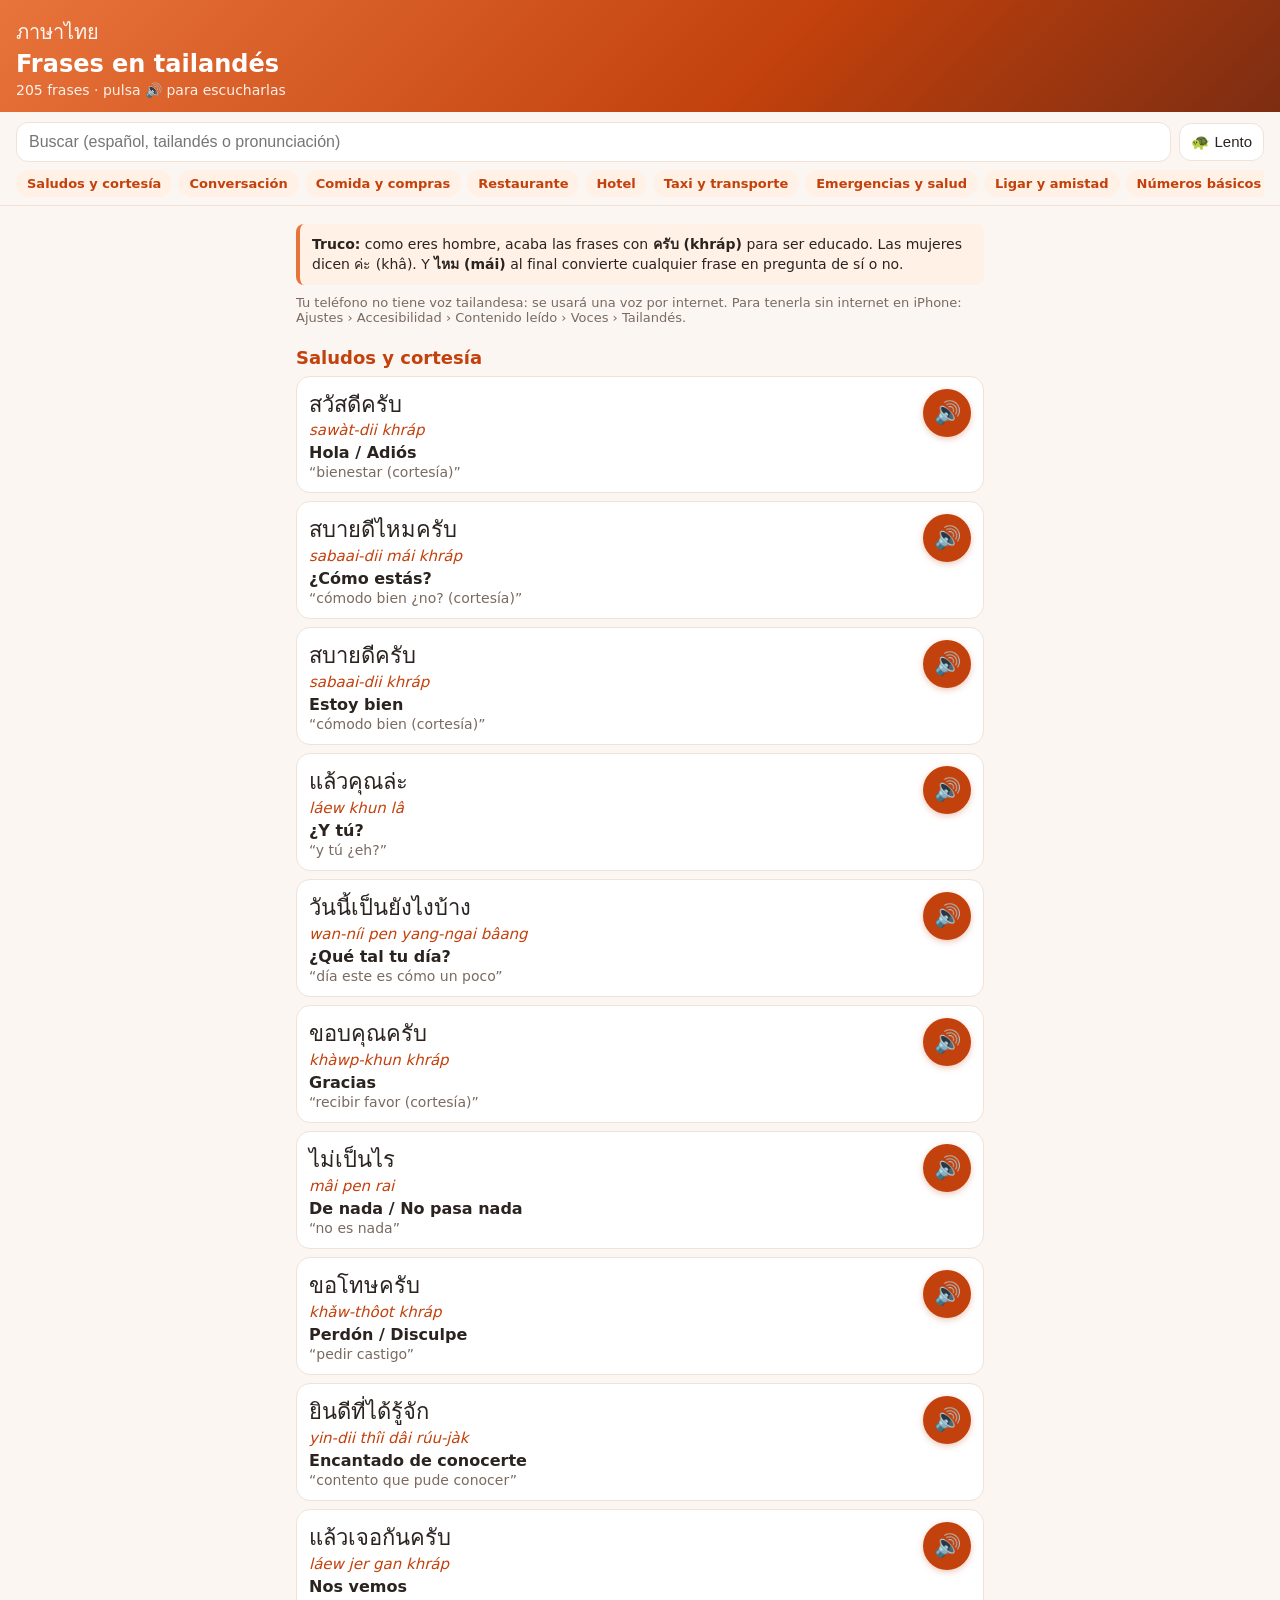
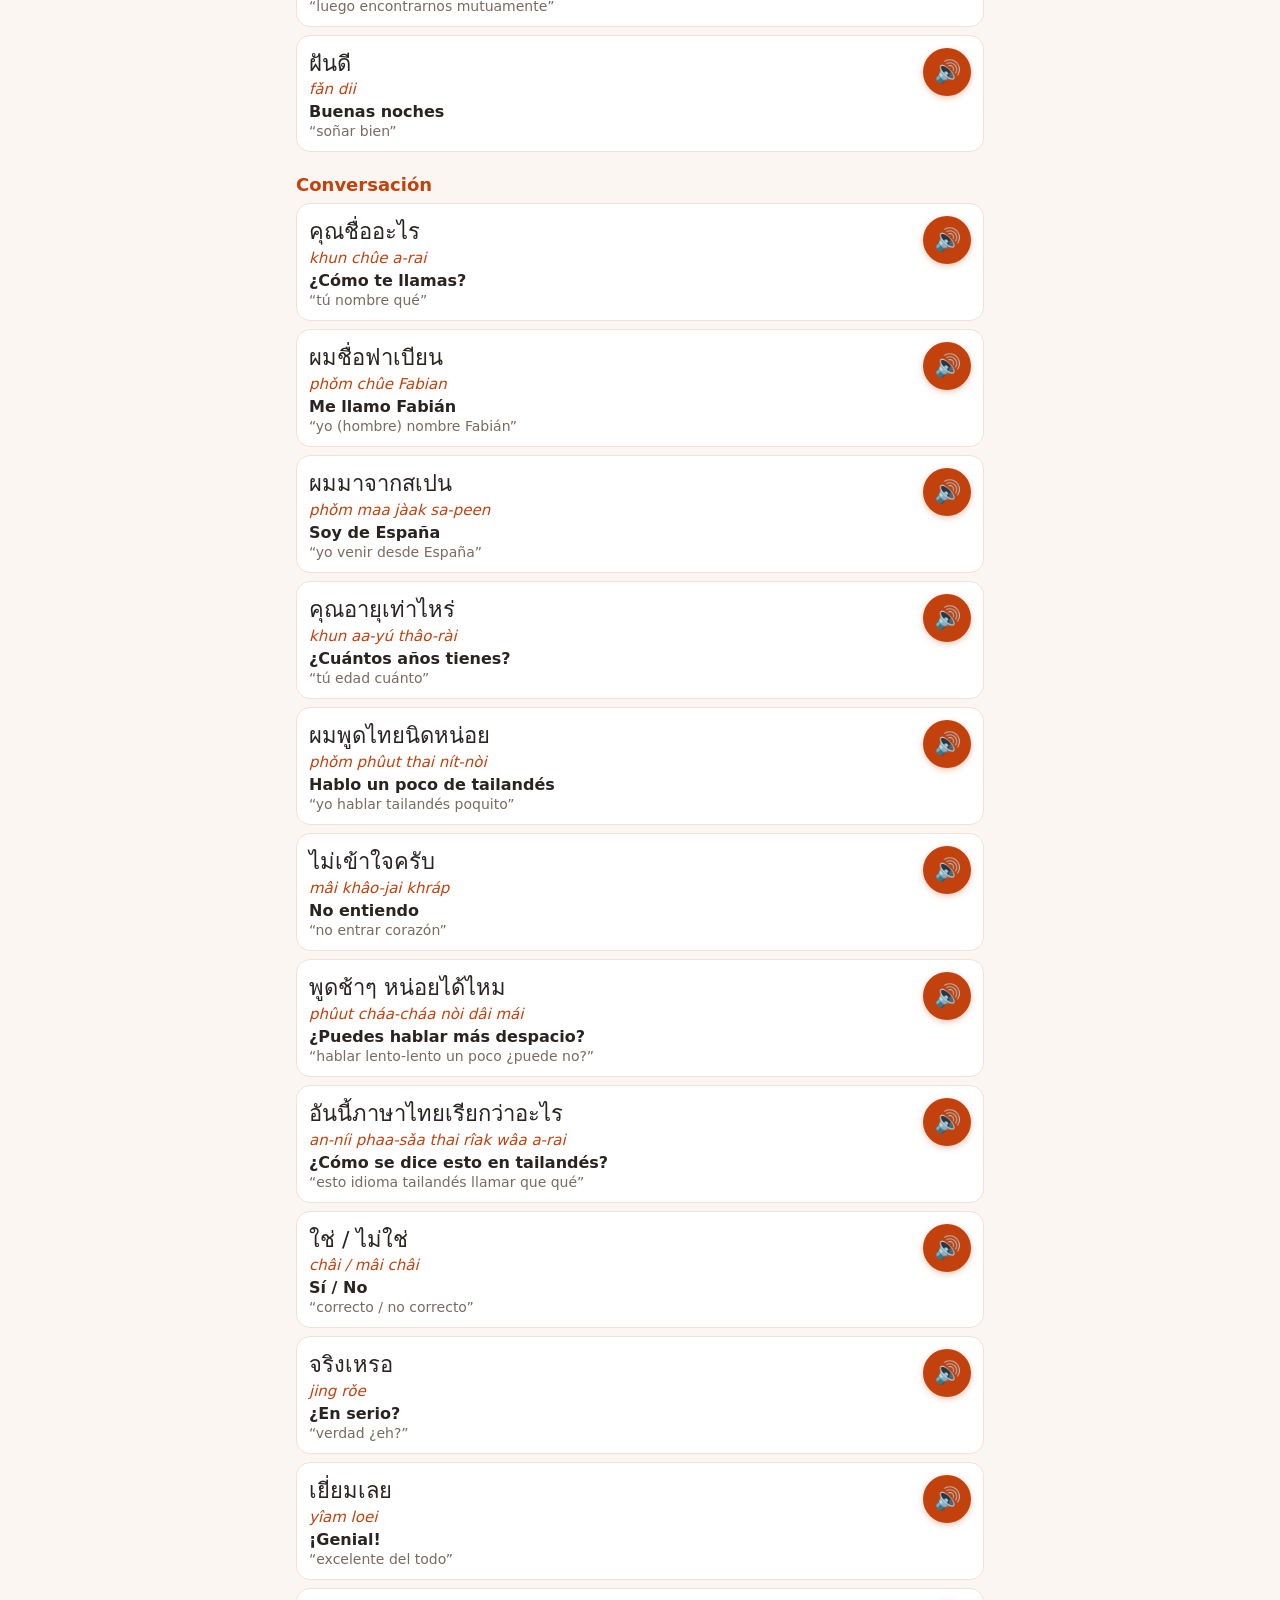
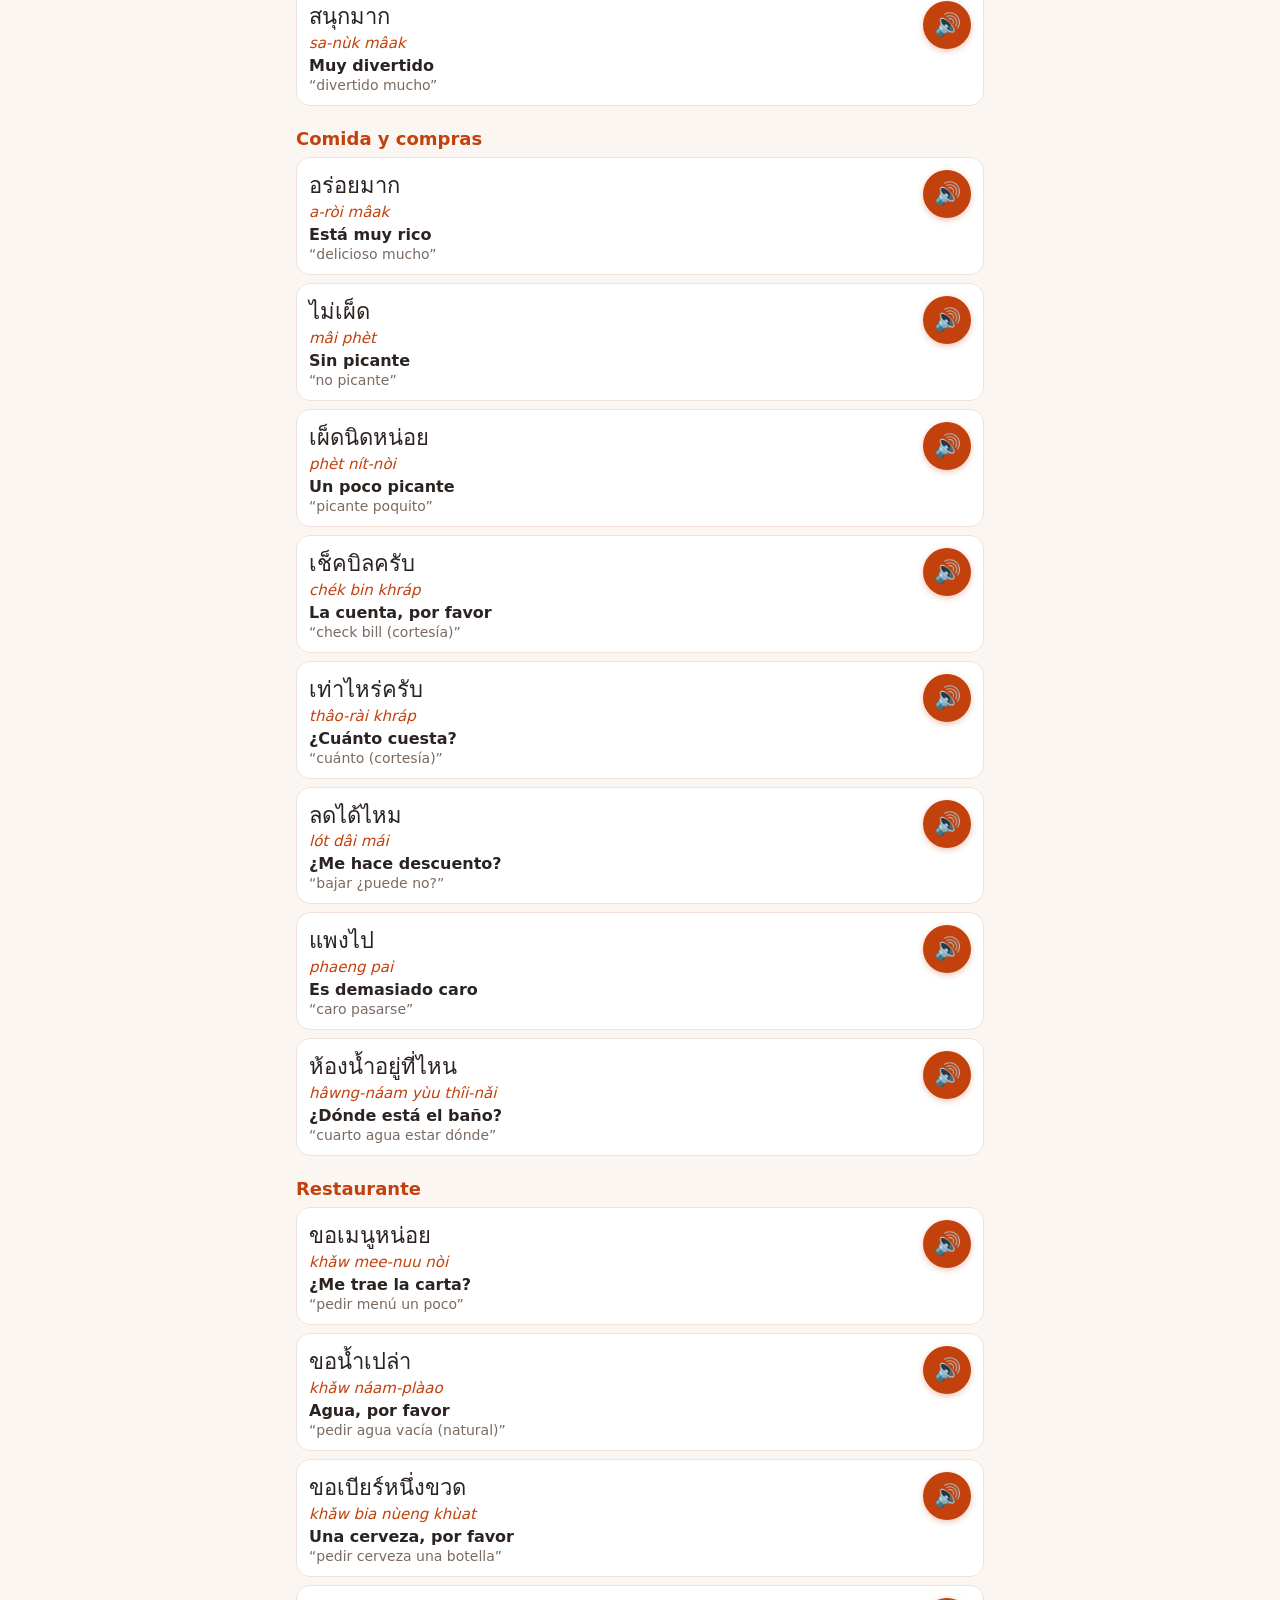
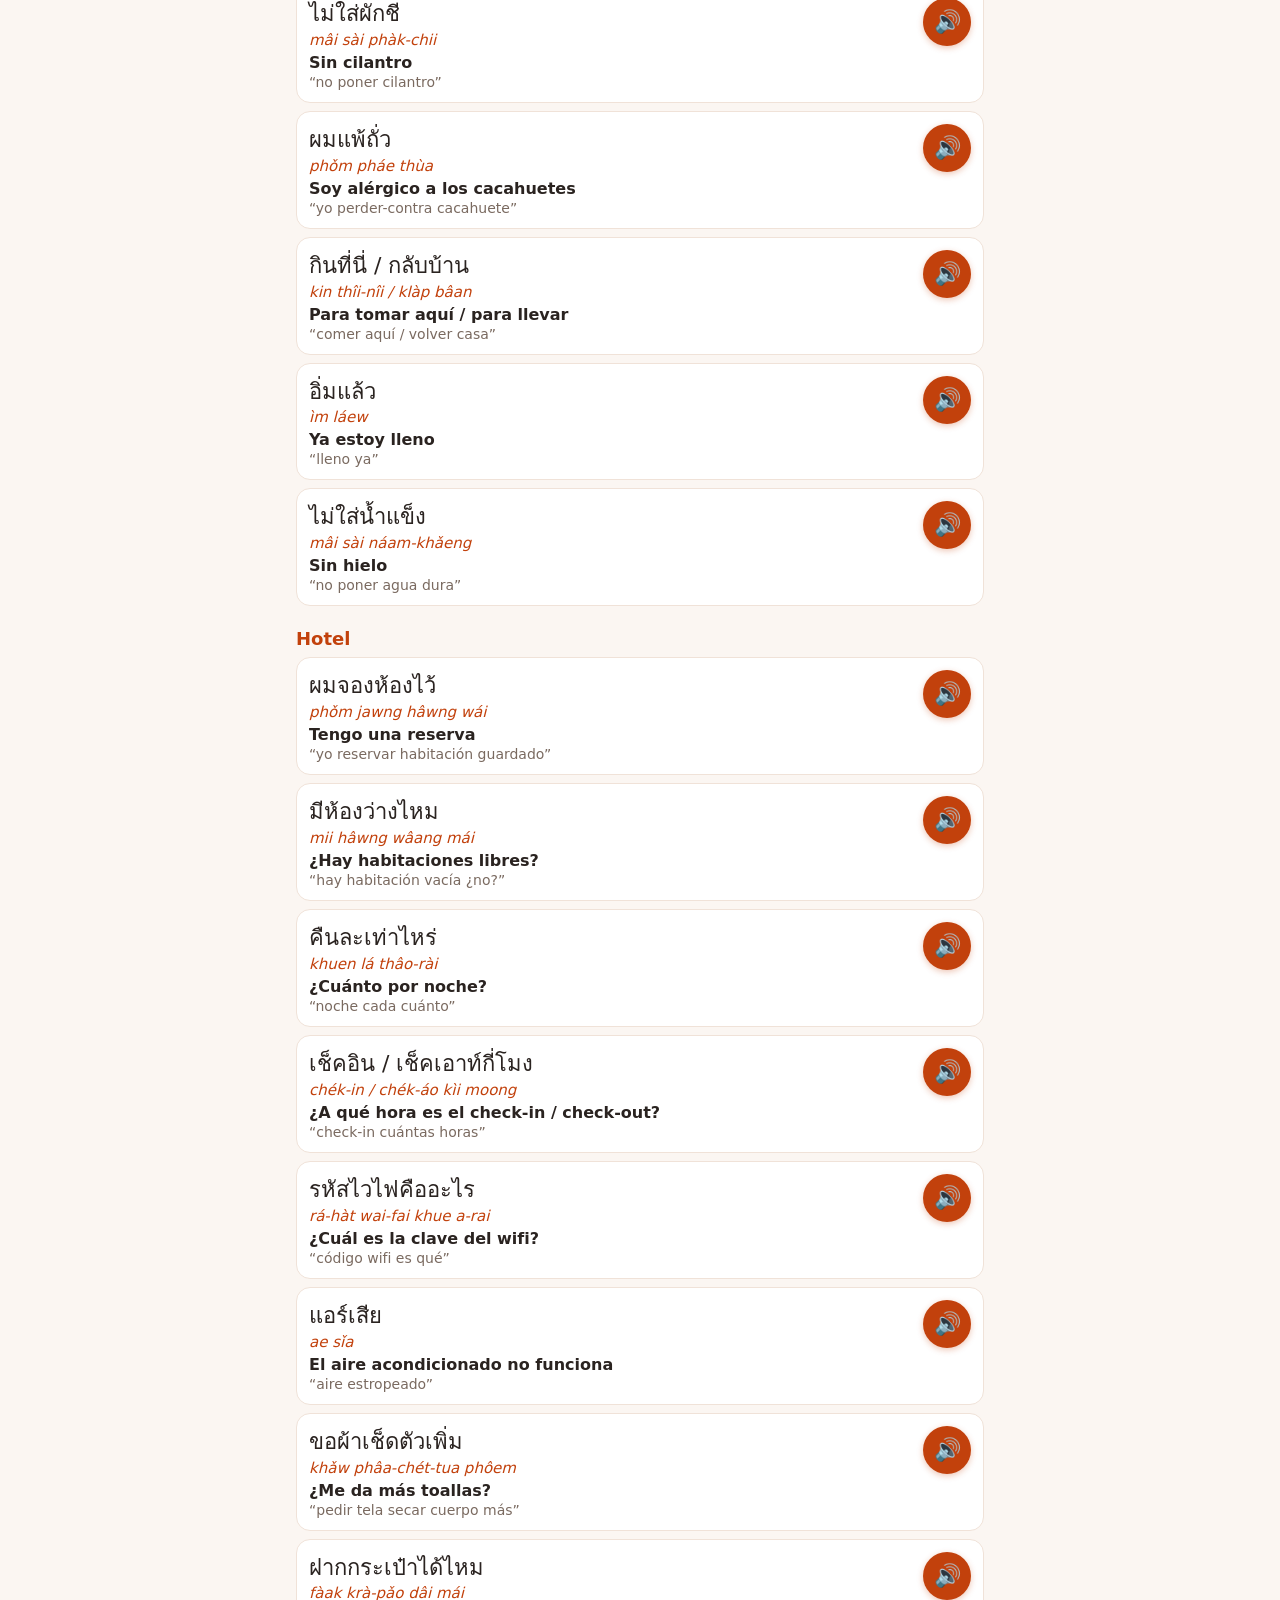
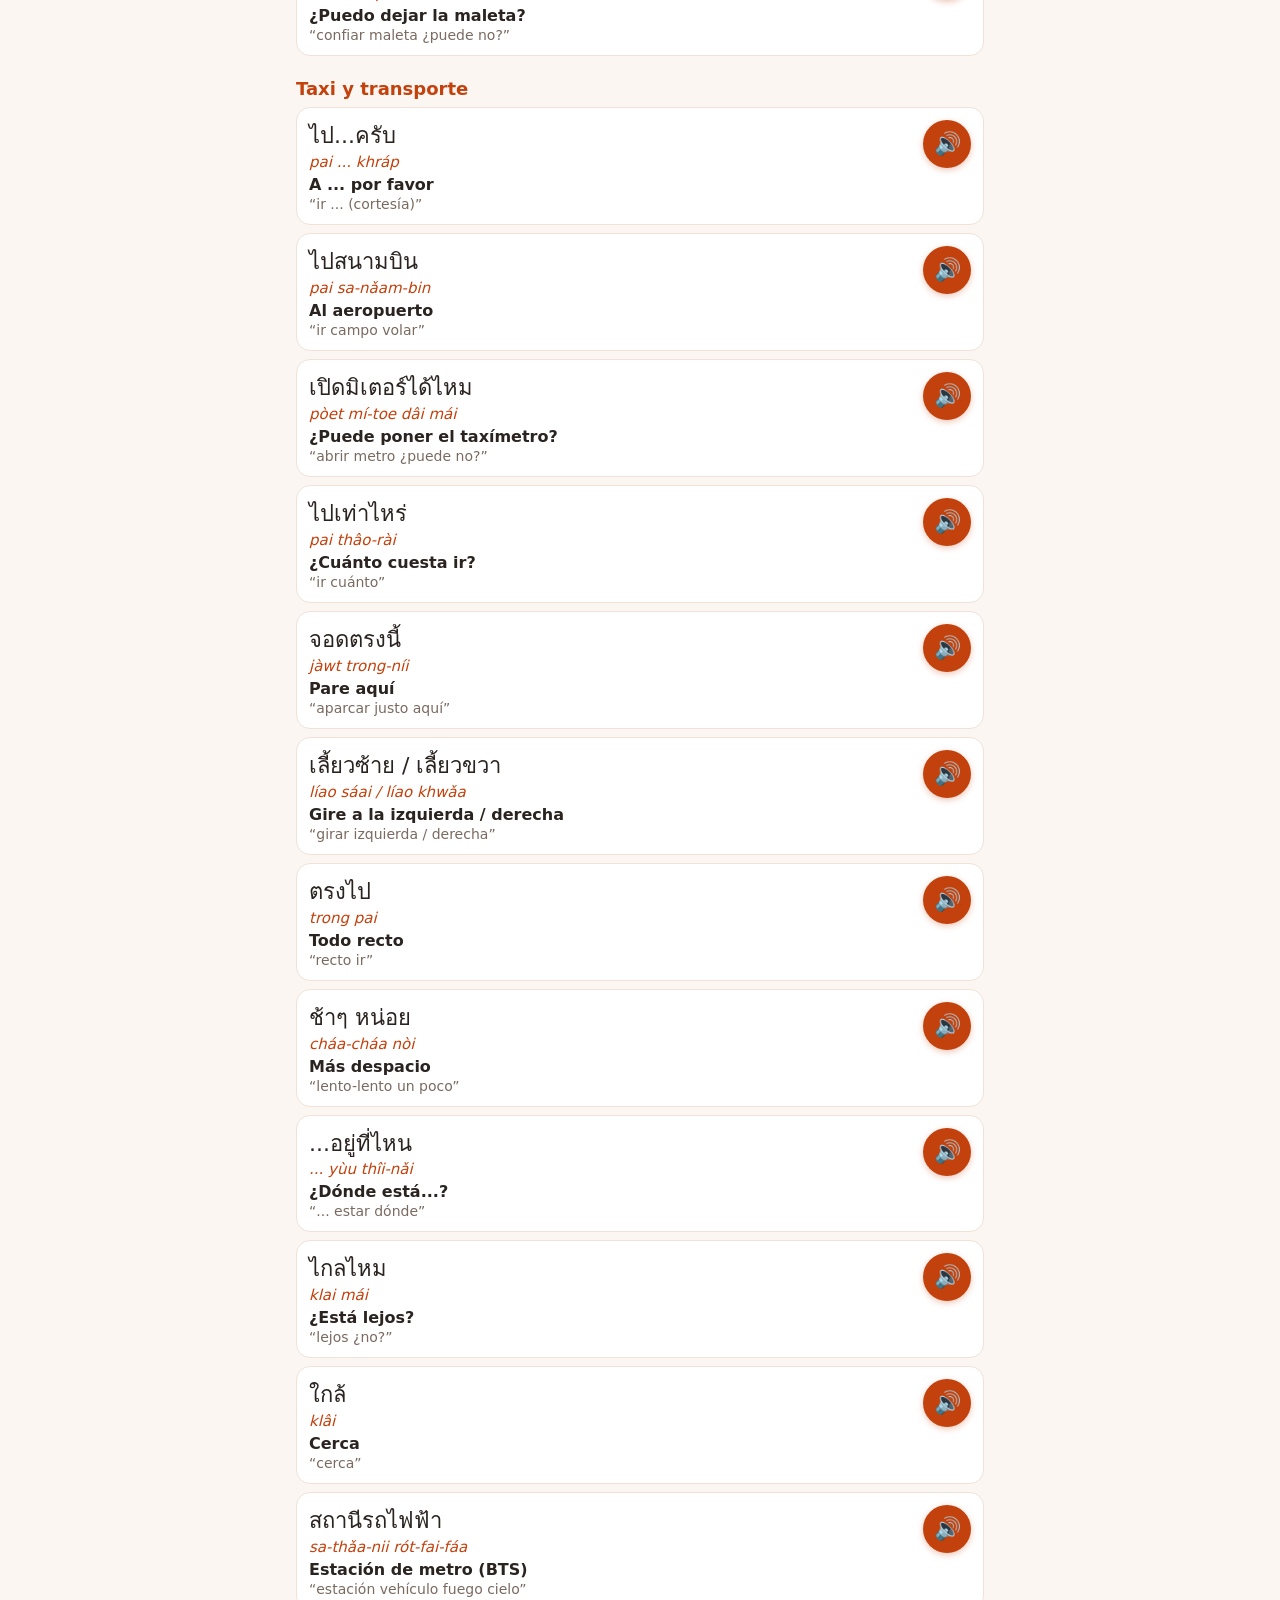
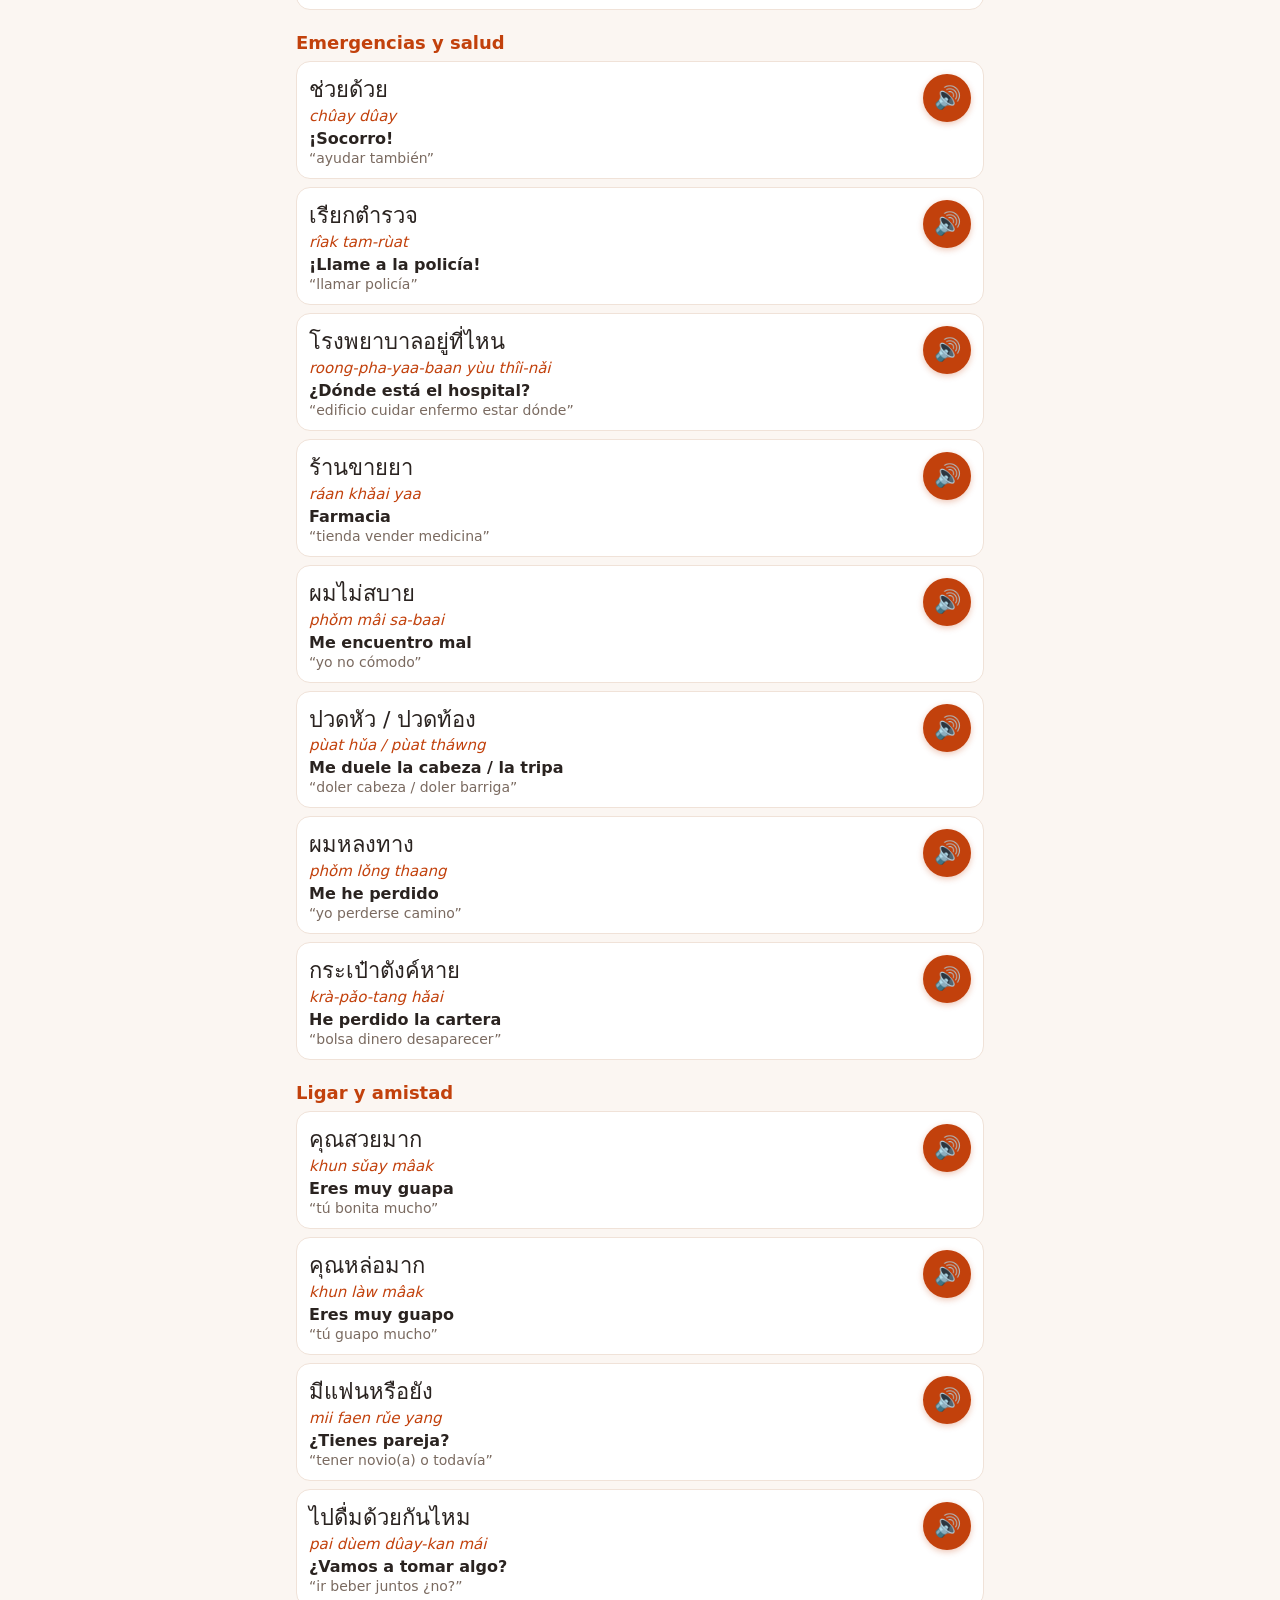
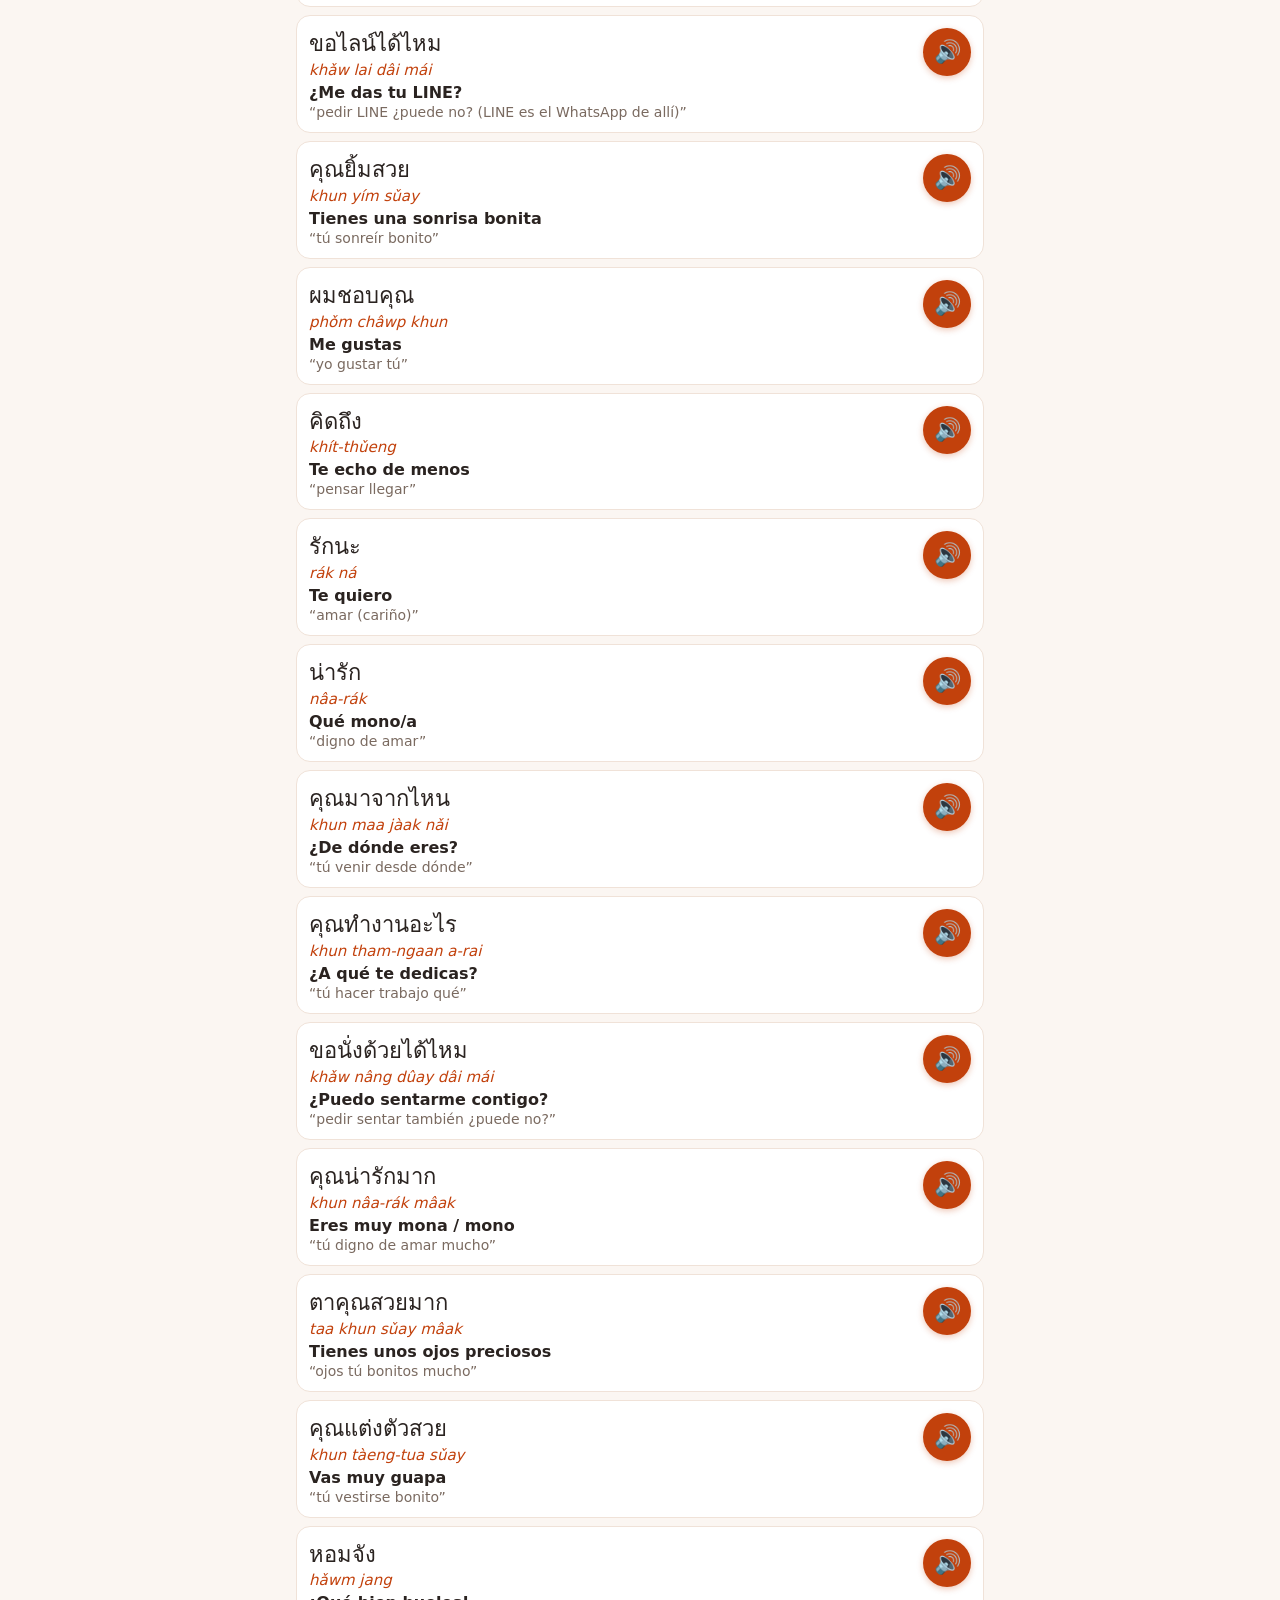
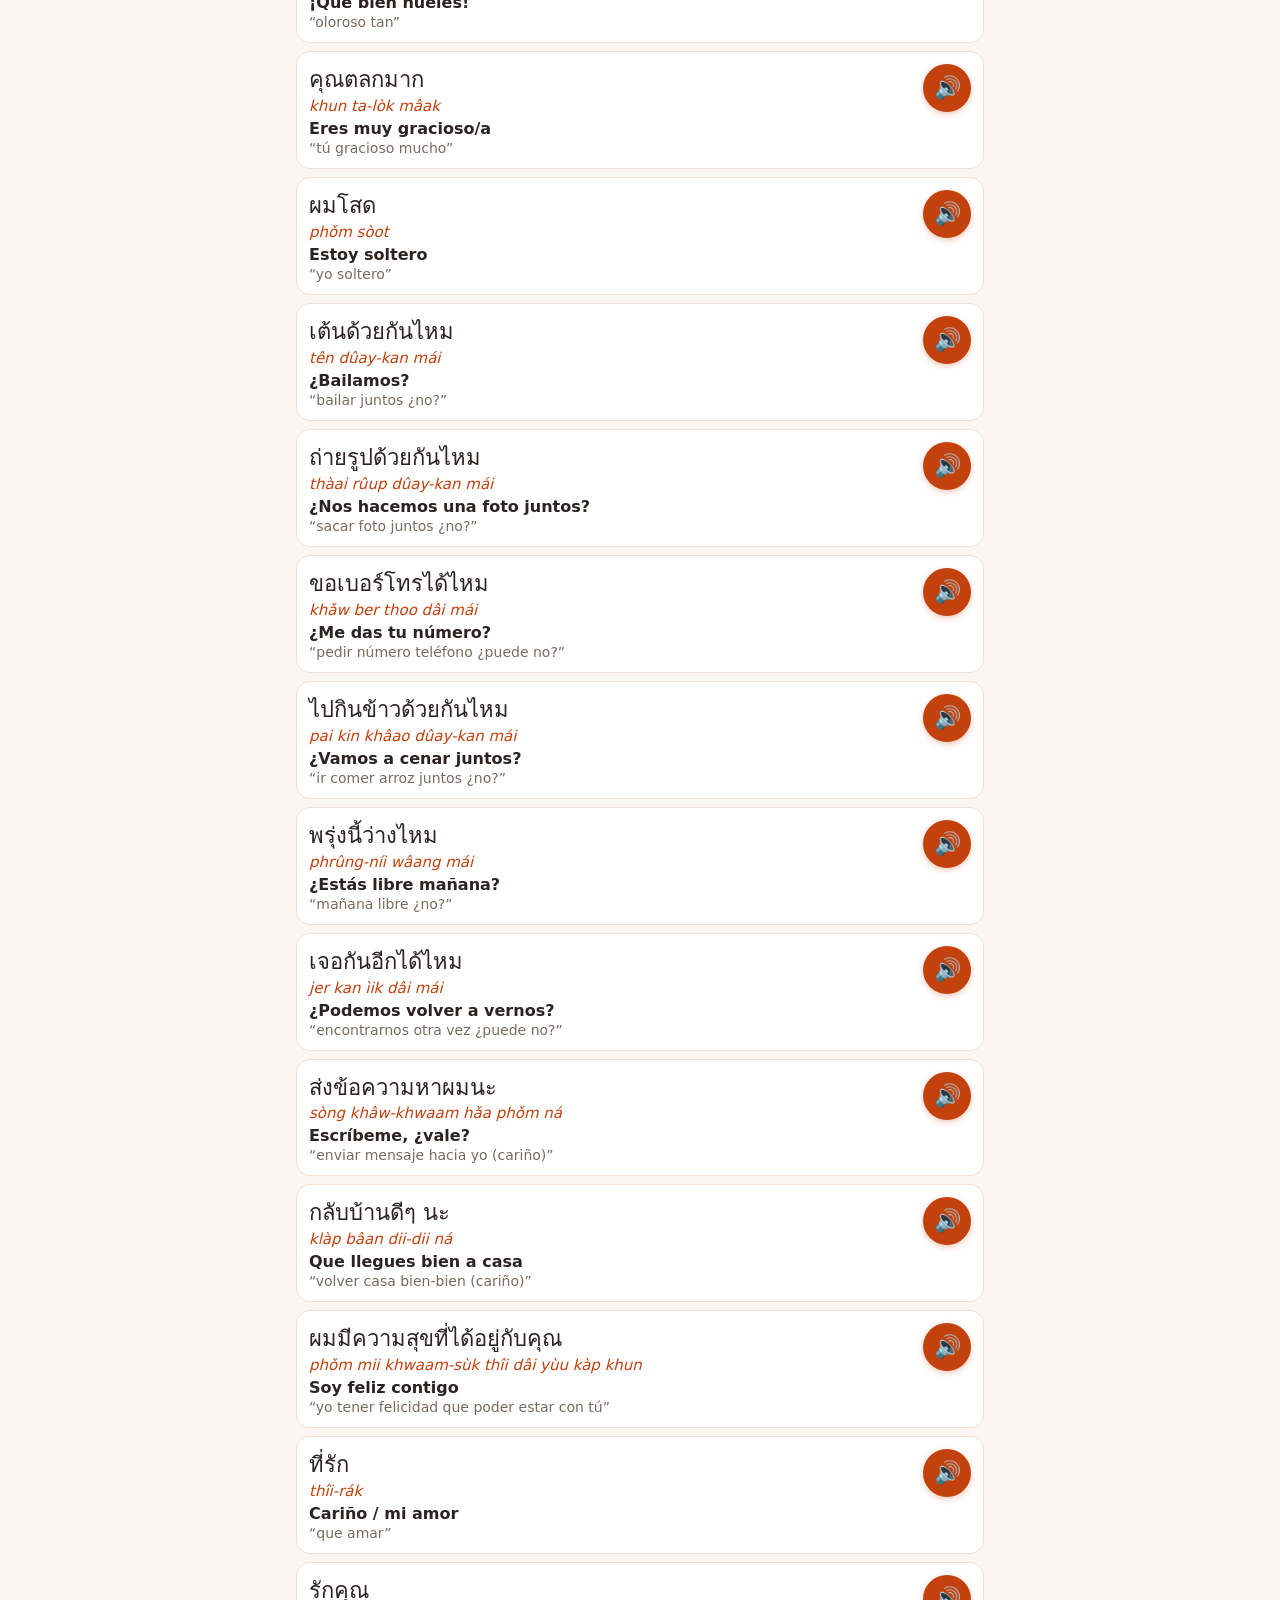
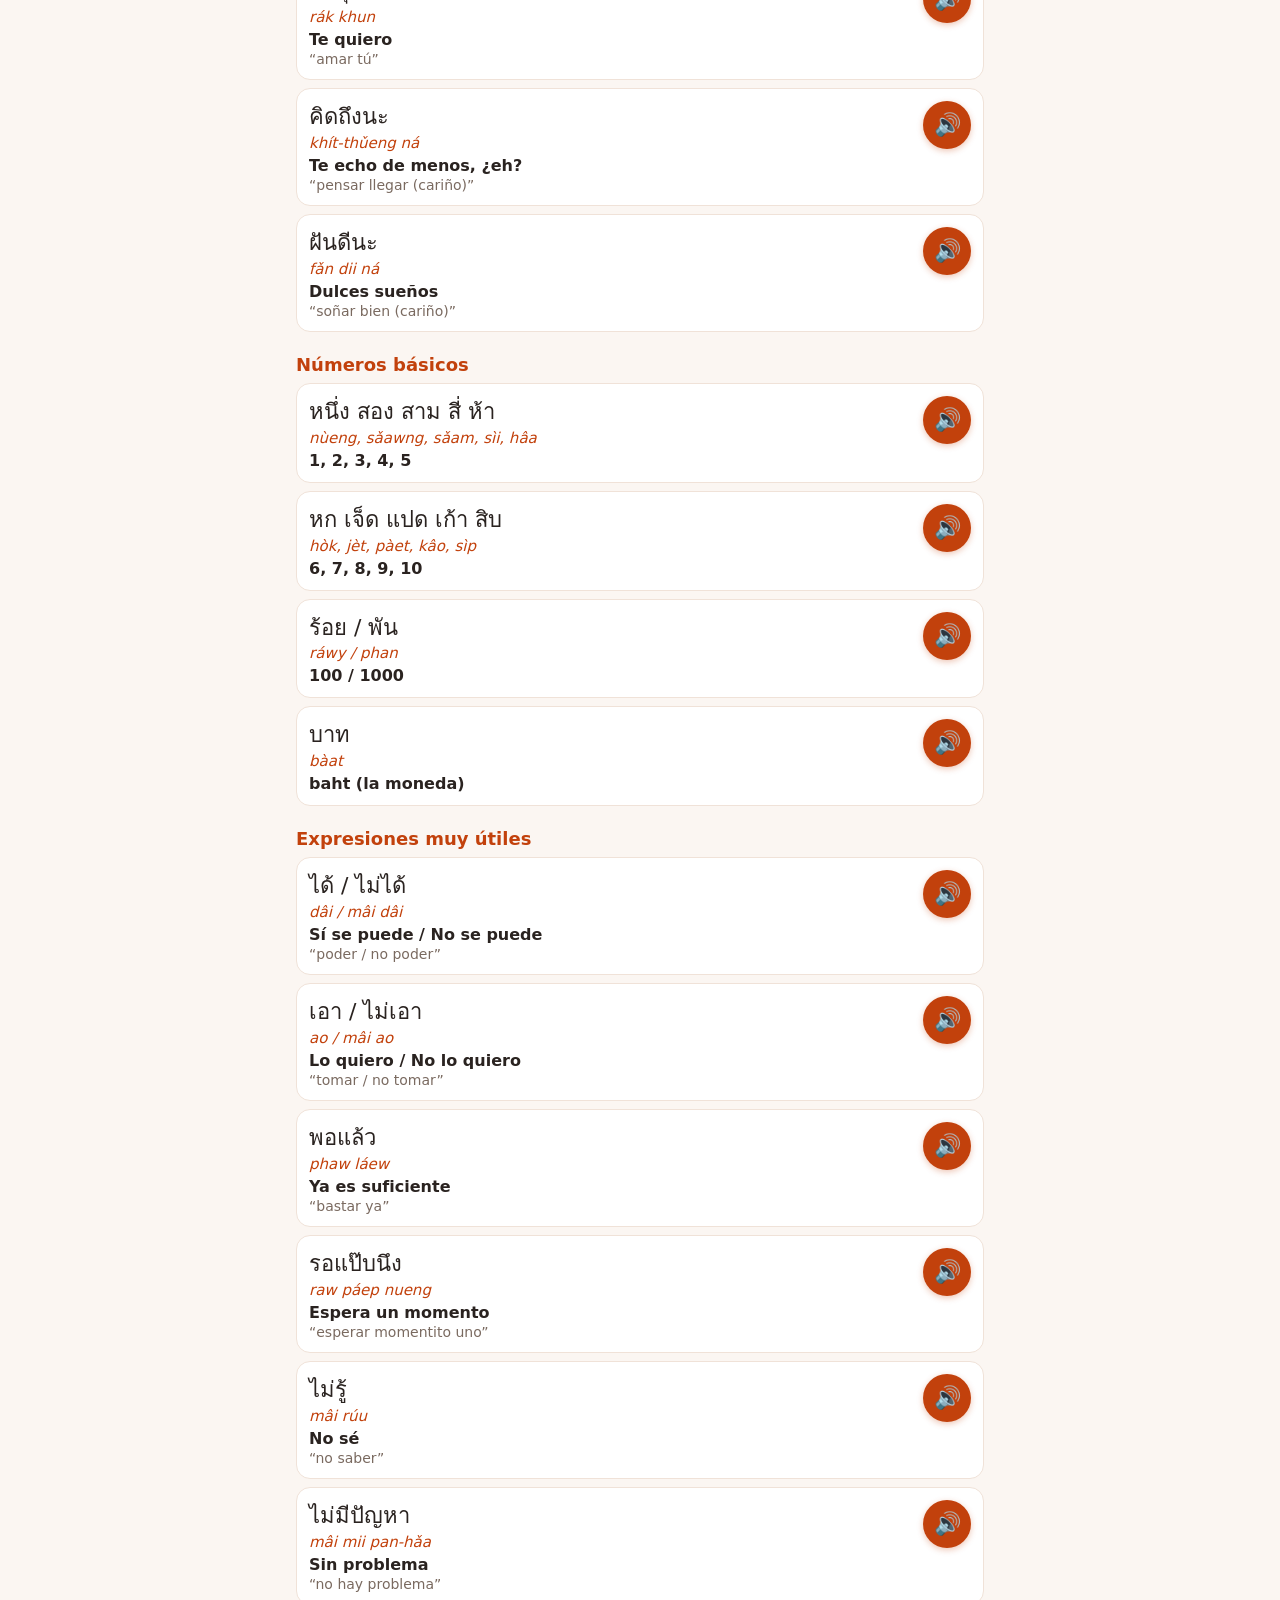
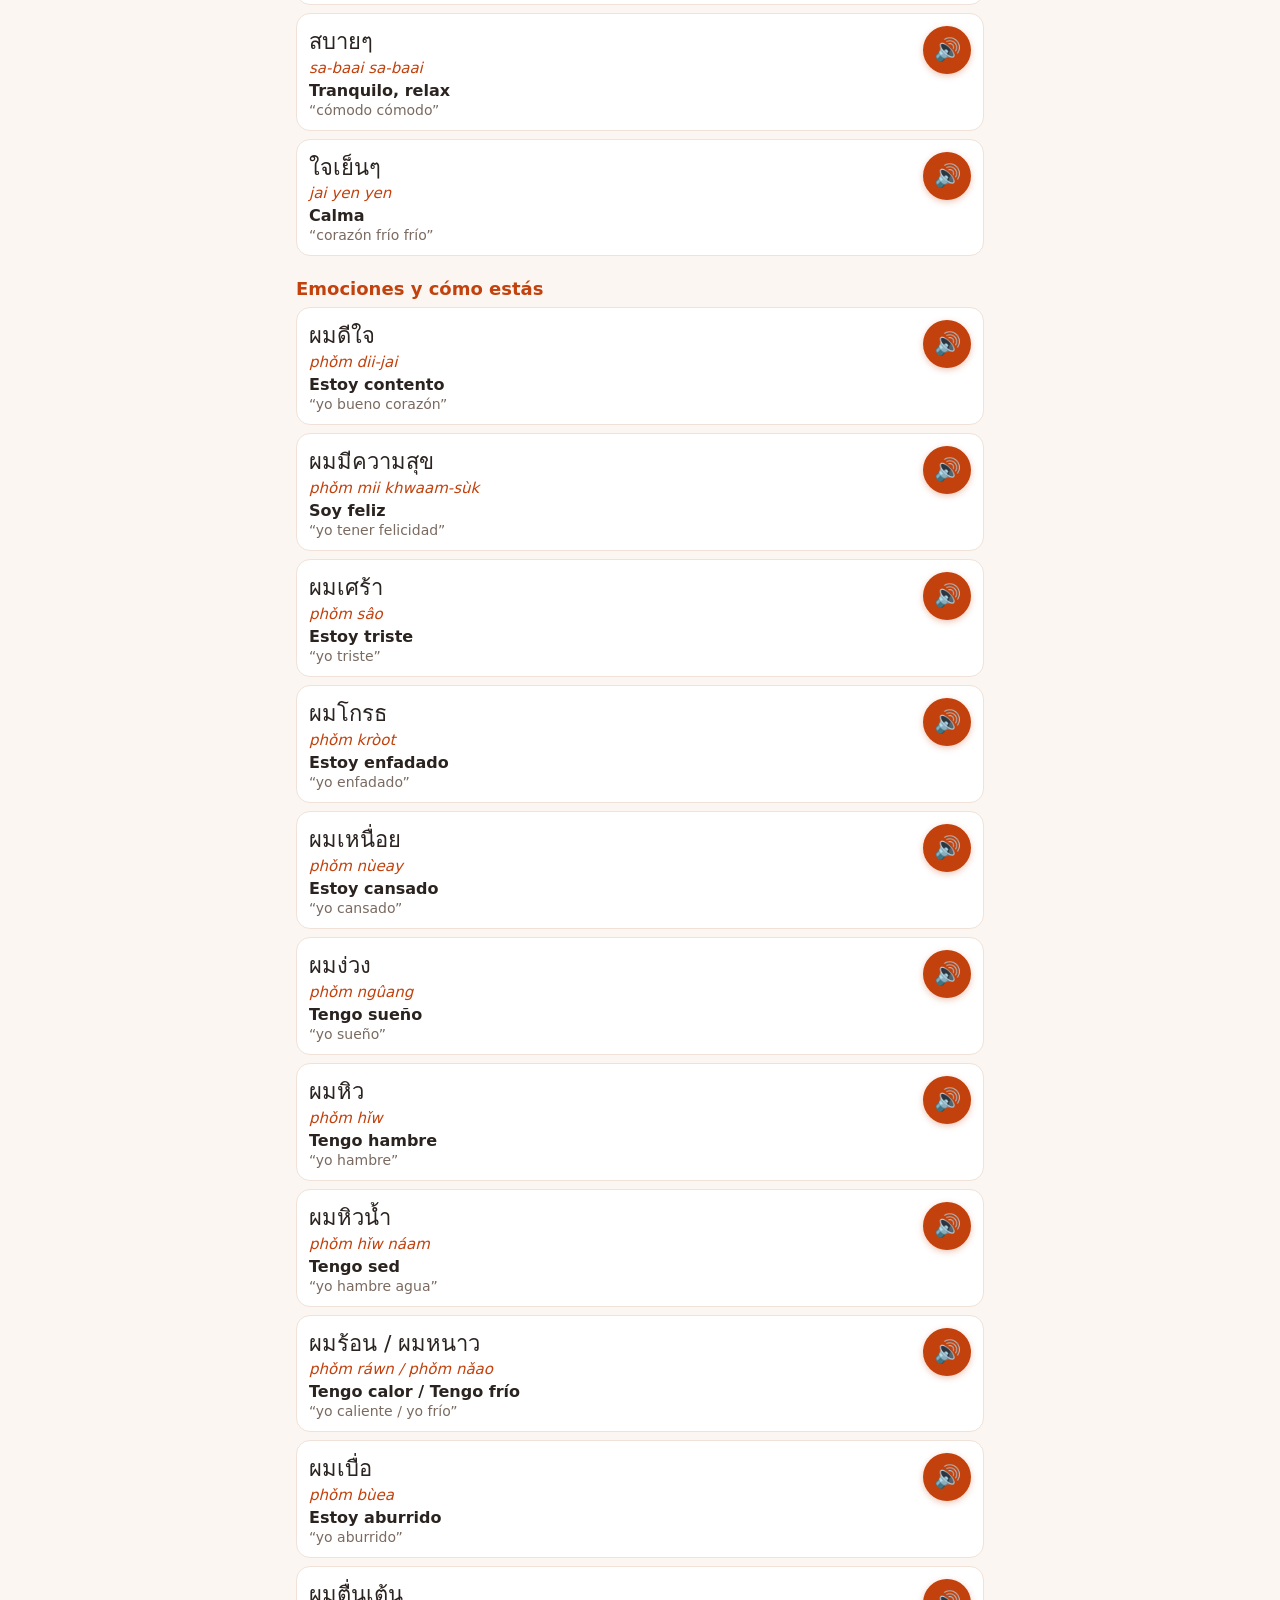
==== frases.html @ 0c97df6e "Añade guía de frases con botón de audio (frases.html) Página aparte con las 205 frases de la guía, c" ====
<!doctype html>
<html lang="es">
<head>
<meta charset="utf-8">
<meta name="viewport" content="width=device-width, initial-scale=1, viewport-fit=cover">
<meta name="theme-color" content="#c2410c">
<title>Frases en tailandés</title>
<link rel="icon" href="icon.png">
<link rel="apple-touch-icon" href="apple-touch-icon.png">
<meta name="apple-mobile-web-app-title" content="Frases">
<style>
:root{--bg:#fbf6f2;--card:#fff;--ink:#2a2320;--muted:#7a6a60;--line:#f0e2d8;--brand:#c2410c;--brand2:#e8743b;--soft:#fff1e6}
@media (prefers-color-scheme:dark){:root{--bg:#17110e;--card:#231a15;--ink:#f6ece6;--muted:#b9a397;--line:#3a2b22;--brand:#f08a4b;--brand2:#e8743b;--soft:#2e2019}}
*{box-sizing:border-box;-webkit-tap-highlight-color:transparent}
html,body{margin:0}
[hidden]{display:none!important}
body{background:var(--bg);color:var(--ink);font-family:system-ui,-apple-system,"Segoe UI",Roboto,"Noto Sans Thai",sans-serif;font-size:16px}
header{background:linear-gradient(135deg,#e8743b,#c2410c 60%,#7c2d12);color:#fff;padding:16px 16px 14px;padding-top:calc(16px + env(safe-area-inset-top))}
header .tth{font-size:20px;opacity:.95}
header h1{margin:2px 0 4px;font-size:24px}
header p{margin:0;font-size:14px;opacity:.9}
.bar{position:sticky;top:0;z-index:5;background:var(--bg);padding:10px 16px 8px;border-bottom:1px solid var(--line)}
.row{display:flex;gap:8px;align-items:center}
#q{flex:1;min-width:0;font-size:16px;padding:10px 12px;border-radius:12px;border:1px solid var(--line);background:var(--card);color:var(--ink)}
.tog{border:1px solid var(--line);background:var(--card);color:var(--ink);border-radius:12px;padding:9px 11px;font-size:15px;white-space:nowrap}
.tog.on{background:var(--brand);border-color:var(--brand);color:#fff}
.chips{display:flex;gap:6px;overflow-x:auto;padding-top:8px;scrollbar-width:none}
.chips::-webkit-scrollbar{display:none}
.chips a{flex:none;text-decoration:none;color:var(--brand);background:var(--soft);border-radius:999px;padding:6px 11px;font-size:13px;font-weight:600}
main{max-width:720px;margin:0 auto;padding:4px 16px 40px}
.tip{background:var(--soft);border-left:4px solid var(--brand2);padding:10px 12px;border-radius:8px;margin:14px 0 4px;font-size:14px;line-height:1.45}
#voz{font-size:13px;color:var(--muted);margin:10px 0 0}
#voz b{color:var(--ink)}
h2{color:var(--brand);font-size:18px;margin:22px 0 8px;scroll-margin-top:130px}
.card{background:var(--card);border:1px solid var(--line);border-radius:14px;padding:12px;margin-bottom:8px;display:flex;gap:12px;align-items:flex-start}
.txt{flex:1;min-width:0}
.th{font-size:22px;line-height:1.45;word-break:break-word}
.pr{color:var(--brand);font-style:italic;font-size:15px;margin-top:1px}
.me{font-weight:700;margin-top:4px}
.li{color:var(--muted);font-size:14px;margin-top:2px}
.ex{margin-top:8px;padding-top:8px;border-top:1px dashed var(--line);display:flex;gap:10px;align-items:center}
.ex .th{font-size:18px}
.spk{flex:none;width:48px;height:48px;border-radius:50%;border:0;background:var(--brand);color:#fff;font-size:22px;display:flex;align-items:center;justify-content:center;cursor:pointer;box-shadow:0 2px 6px rgba(194,65,12,.3)}
.spk.small{width:38px;height:38px;font-size:17px;background:var(--brand2)}
.spk.play{animation:pulse .8s ease-in-out infinite}
@keyframes pulse{50%{transform:scale(1.12)}}
.none{text-align:center;color:var(--muted);padding:30px 0}
footer{text-align:center;color:var(--muted);font-size:12px;padding:10px 16px 30px}
footer a{color:var(--brand)}
</style>
</head>
<body>
<header>
  <div class="tth">ภาษาไทย</div>
  <h1>Frases en tailandés</h1>
  <p>205 frases · pulsa 🔊 para escucharlas</p>
</header>
<div class="bar">
  <div class="row">
    <input id="q" type="search" placeholder="Buscar (español, tailandés o pronunciación)" autocomplete="off">
    <button id="slow" class="tog" aria-pressed="false" title="Más despacio">🐢 Lento</button>
  </div>
  <div class="chips" id="chips"></div>
</div>
<main>
  <div class="tip"><b>Truco:</b> como eres hombre, acaba las frases con <b>ครับ (khráp)</b> para ser educado. Las mujeres dicen ค่ะ (khâ). Y <b>ไหม (mái)</b> al final convierte cualquier frase en pregunta de sí o no.</div>
  <p id="voz">Comprobando la voz tailandesa…</p>
  <div id="list"></div>
</main>
<footer>Formato: tailandés · pronunciación · significado · literal<br><a href="./">Abrir la app Sawadee</a></footer>
<script>
var DATA = [{"t": "Saludos y cortesía", "r": [["สวัสดีครับ", "sawàt-dii khráp", "Hola / Adiós", "bienestar (cortesía)"], ["สบายดีไหมครับ", "sabaai-dii mái khráp", "¿Cómo estás?", "cómodo bien ¿no? (cortesía)"], ["สบายดีครับ", "sabaai-dii khráp", "Estoy bien", "cómodo bien (cortesía)"], ["แล้วคุณล่ะ", "láew khun lâ", "¿Y tú?", "y tú ¿eh?"], ["วันนี้เป็นยังไงบ้าง", "wan-níi pen yang-ngai bâang", "¿Qué tal tu día?", "día este es cómo un poco"], ["ขอบคุณครับ", "khàwp-khun khráp", "Gracias", "recibir favor (cortesía)"], ["ไม่เป็นไร", "mâi pen rai", "De nada / No pasa nada", "no es nada"], ["ขอโทษครับ", "khǎw-thôot khráp", "Perdón / Disculpe", "pedir castigo"], ["ยินดีที่ได้รู้จัก", "yin-dii thîi dâi rúu-jàk", "Encantado de conocerte", "contento que pude conocer"], ["แล้วเจอกันครับ", "láew jer gan khráp", "Nos vemos", "luego encontrarnos mutuamente"], ["ฝันดี", "fǎn dii", "Buenas noches", "soñar bien"]]}, {"t": "Conversación", "r": [["คุณชื่ออะไร", "khun chûe a-rai", "¿Cómo te llamas?", "tú nombre qué"], ["ผมชื่อฟาเบียน", "phǒm chûe Fabian", "Me llamo Fabián", "yo (hombre) nombre Fabián"], ["ผมมาจากสเปน", "phǒm maa jàak sa-peen", "Soy de España", "yo venir desde España"], ["คุณอายุเท่าไหร่", "khun aa-yú thâo-rài", "¿Cuántos años tienes?", "tú edad cuánto"], ["ผมพูดไทยนิดหน่อย", "phǒm phûut thai nít-nòi", "Hablo un poco de tailandés", "yo hablar tailandés poquito"], ["ไม่เข้าใจครับ", "mâi khâo-jai khráp", "No entiendo", "no entrar corazón"], ["พูดช้าๆ หน่อยได้ไหม", "phûut cháa-cháa nòi dâi mái", "¿Puedes hablar más despacio?", "hablar lento-lento un poco ¿puede no?"], ["อันนี้ภาษาไทยเรียกว่าอะไร", "an-níi phaa-sǎa thai rîak wâa a-rai", "¿Cómo se dice esto en tailandés?", "esto idioma tailandés llamar que qué"], ["ใช่ / ไม่ใช่", "châi / mâi châi", "Sí / No", "correcto / no correcto"], ["จริงเหรอ", "jing rǒe", "¿En serio?", "verdad ¿eh?"], ["เยี่ยมเลย", "yîam loei", "¡Genial!", "excelente del todo"], ["สนุกมาก", "sa-nùk mâak", "Muy divertido", "divertido mucho"]]}, {"t": "Comida y compras", "r": [["อร่อยมาก", "a-ròi mâak", "Está muy rico", "delicioso mucho"], ["ไม่เผ็ด", "mâi phèt", "Sin picante", "no picante"], ["เผ็ดนิดหน่อย", "phèt nít-nòi", "Un poco picante", "picante poquito"], ["เช็คบิลครับ", "chék bin khráp", "La cuenta, por favor", "check bill (cortesía)"], ["เท่าไหร่ครับ", "thâo-rài khráp", "¿Cuánto cuesta?", "cuánto (cortesía)"], ["ลดได้ไหม", "lót dâi mái", "¿Me hace descuento?", "bajar ¿puede no?"], ["แพงไป", "phaeng pai", "Es demasiado caro", "caro pasarse"], ["ห้องน้ำอยู่ที่ไหน", "hâwng-náam yùu thîi-nǎi", "¿Dónde está el baño?", "cuarto agua estar dónde"]]}, {"t": "Restaurante", "r": [["ขอเมนูหน่อย", "khǎw mee-nuu nòi", "¿Me trae la carta?", "pedir menú un poco"], ["ขอน้ำเปล่า", "khǎw náam-plàao", "Agua, por favor", "pedir agua vacía (natural)"], ["ขอเบียร์หนึ่งขวด", "khǎw bia nùeng khùat", "Una cerveza, por favor", "pedir cerveza una botella"], ["ไม่ใส่ผักชี", "mâi sài phàk-chii", "Sin cilantro", "no poner cilantro"], ["ผมแพ้ถั่ว", "phǒm pháe thùa", "Soy alérgico a los cacahuetes", "yo perder-contra cacahuete"], ["กินที่นี่ / กลับบ้าน", "kin thîi-nîi / klàp bâan", "Para tomar aquí / para llevar", "comer aquí / volver casa"], ["อิ่มแล้ว", "ìm láew", "Ya estoy lleno", "lleno ya"], ["ไม่ใส่น้ำแข็ง", "mâi sài náam-khǎeng", "Sin hielo", "no poner agua dura"]]}, {"t": "Hotel", "r": [["ผมจองห้องไว้", "phǒm jawng hâwng wái", "Tengo una reserva", "yo reservar habitación guardado"], ["มีห้องว่างไหม", "mii hâwng wâang mái", "¿Hay habitaciones libres?", "hay habitación vacía ¿no?"], ["คืนละเท่าไหร่", "khuen lá thâo-rài", "¿Cuánto por noche?", "noche cada cuánto"], ["เช็คอิน / เช็คเอาท์กี่โมง", "chék-in / chék-áo kìi moong", "¿A qué hora es el check-in / check-out?", "check-in cuántas horas"], ["รหัสไวไฟคืออะไร", "rá-hàt wai-fai khue a-rai", "¿Cuál es la clave del wifi?", "código wifi es qué"], ["แอร์เสีย", "ae sǐa", "El aire acondicionado no funciona", "aire estropeado"], ["ขอผ้าเช็ดตัวเพิ่ม", "khǎw phâa-chét-tua phôem", "¿Me da más toallas?", "pedir tela secar cuerpo más"], ["ฝากกระเป๋าได้ไหม", "fàak krà-pǎo dâi mái", "¿Puedo dejar la maleta?", "confiar maleta ¿puede no?"]]}, {"t": "Taxi y transporte", "r": [["ไป...ครับ", "pai ... khráp", "A ... por favor", "ir ... (cortesía)"], ["ไปสนามบิน", "pai sa-nǎam-bin", "Al aeropuerto", "ir campo volar"], ["เปิดมิเตอร์ได้ไหม", "pòet mí-toe dâi mái", "¿Puede poner el taxímetro?", "abrir metro ¿puede no?"], ["ไปเท่าไหร่", "pai thâo-rài", "¿Cuánto cuesta ir?", "ir cuánto"], ["จอดตรงนี้", "jàwt trong-níi", "Pare aquí", "aparcar justo aquí"], ["เลี้ยวซ้าย / เลี้ยวขวา", "líao sáai / líao khwǎa", "Gire a la izquierda / derecha", "girar izquierda / derecha"], ["ตรงไป", "trong pai", "Todo recto", "recto ir"], ["ช้าๆ หน่อย", "cháa-cháa nòi", "Más despacio", "lento-lento un poco"], ["...อยู่ที่ไหน", "... yùu thîi-nǎi", "¿Dónde está...?", "... estar dónde"], ["ไกลไหม", "klai mái", "¿Está lejos?", "lejos ¿no?"], ["ใกล้", "klâi", "Cerca", "cerca"], ["สถานีรถไฟฟ้า", "sa-thǎa-nii rót-fai-fáa", "Estación de metro (BTS)", "estación vehículo fuego cielo"]]}, {"t": "Emergencias y salud", "r": [["ช่วยด้วย", "chûay dûay", "¡Socorro!", "ayudar también"], ["เรียกตำรวจ", "rîak tam-rùat", "¡Llame a la policía!", "llamar policía"], ["โรงพยาบาลอยู่ที่ไหน", "roong-pha-yaa-baan yùu thîi-nǎi", "¿Dónde está el hospital?", "edificio cuidar enfermo estar dónde"], ["ร้านขายยา", "ráan khǎai yaa", "Farmacia", "tienda vender medicina"], ["ผมไม่สบาย", "phǒm mâi sa-baai", "Me encuentro mal", "yo no cómodo"], ["ปวดหัว / ปวดท้อง", "pùat hǔa / pùat tháwng", "Me duele la cabeza / la tripa", "doler cabeza / doler barriga"], ["ผมหลงทาง", "phǒm lǒng thaang", "Me he perdido", "yo perderse camino"], ["กระเป๋าตังค์หาย", "krà-pǎo-tang hǎai", "He perdido la cartera", "bolsa dinero desaparecer"]]}, {"t": "Ligar y amistad", "r": [["คุณสวยมาก", "khun sǔay mâak", "Eres muy guapa", "tú bonita mucho"], ["คุณหล่อมาก", "khun làw mâak", "Eres muy guapo", "tú guapo mucho"], ["มีแฟนหรือยัง", "mii faen rǔe yang", "¿Tienes pareja?", "tener novio(a) o todavía"], ["ไปดื่มด้วยกันไหม", "pai dùem dûay-kan mái", "¿Vamos a tomar algo?", "ir beber juntos ¿no?"], ["ขอไลน์ได้ไหม", "khǎw lai dâi mái", "¿Me das tu LINE?", "pedir LINE ¿puede no? (LINE es el WhatsApp de allí)"], ["คุณยิ้มสวย", "khun yím sǔay", "Tienes una sonrisa bonita", "tú sonreír bonito"], ["ผมชอบคุณ", "phǒm châwp khun", "Me gustas", "yo gustar tú"], ["คิดถึง", "khít-thǔeng", "Te echo de menos", "pensar llegar"], ["รักนะ", "rák ná", "Te quiero", "amar (cariño)"], ["น่ารัก", "nâa-rák", "Qué mono/a", "digno de amar"], ["คุณมาจากไหน", "khun maa jàak nǎi", "¿De dónde eres?", "tú venir desde dónde"], ["คุณทำงานอะไร", "khun tham-ngaan a-rai", "¿A qué te dedicas?", "tú hacer trabajo qué"], ["ขอนั่งด้วยได้ไหม", "khǎw nâng dûay dâi mái", "¿Puedo sentarme contigo?", "pedir sentar también ¿puede no?"], ["คุณน่ารักมาก", "khun nâa-rák mâak", "Eres muy mona / mono", "tú digno de amar mucho"], ["ตาคุณสวยมาก", "taa khun sǔay mâak", "Tienes unos ojos preciosos", "ojos tú bonitos mucho"], ["คุณแต่งตัวสวย", "khun tàeng-tua sǔay", "Vas muy guapa", "tú vestirse bonito"], ["หอมจัง", "hǎwm jang", "¡Qué bien hueles!", "oloroso tan"], ["คุณตลกมาก", "khun ta-lòk mâak", "Eres muy gracioso/a", "tú gracioso mucho"], ["ผมโสด", "phǒm sòot", "Estoy soltero", "yo soltero"], ["เต้นด้วยกันไหม", "tên dûay-kan mái", "¿Bailamos?", "bailar juntos ¿no?"], ["ถ่ายรูปด้วยกันไหม", "thàai rûup dûay-kan mái", "¿Nos hacemos una foto juntos?", "sacar foto juntos ¿no?"], ["ขอเบอร์โทรได้ไหม", "khǎw ber thoo dâi mái", "¿Me das tu número?", "pedir número teléfono ¿puede no?"], ["ไปกินข้าวด้วยกันไหม", "pai kin khâao dûay-kan mái", "¿Vamos a cenar juntos?", "ir comer arroz juntos ¿no?"], ["พรุ่งนี้ว่างไหม", "phrûng-níi wâang mái", "¿Estás libre mañana?", "mañana libre ¿no?"], ["เจอกันอีกได้ไหม", "jer kan ìik dâi mái", "¿Podemos volver a vernos?", "encontrarnos otra vez ¿puede no?"], ["ส่งข้อความหาผมนะ", "sòng khâw-khwaam hǎa phǒm ná", "Escríbeme, ¿vale?", "enviar mensaje hacia yo (cariño)"], ["กลับบ้านดีๆ นะ", "klàp bâan dii-dii ná", "Que llegues bien a casa", "volver casa bien-bien (cariño)"], ["ผมมีความสุขที่ได้อยู่กับคุณ", "phǒm mii khwaam-sùk thîi dâi yùu kàp khun", "Soy feliz contigo", "yo tener felicidad que poder estar con tú"], ["ที่รัก", "thîi-rák", "Cariño / mi amor", "que amar"], ["รักคุณ", "rák khun", "Te quiero", "amar tú"], ["คิดถึงนะ", "khít-thǔeng ná", "Te echo de menos, ¿eh?", "pensar llegar (cariño)"], ["ฝันดีนะ", "fǎn dii ná", "Dulces sueños", "soñar bien (cariño)"]]}, {"t": "Números básicos", "r": [["หนึ่ง สอง สาม สี่ ห้า", "nùeng, sǎawng, sǎam, sìi, hâa", "1, 2, 3, 4, 5", ""], ["หก เจ็ด แปด เก้า สิบ", "hòk, jèt, pàet, kâo, sìp", "6, 7, 8, 9, 10", ""], ["ร้อย / พัน", "ráwy / phan", "100 / 1000", ""], ["บาท", "bàat", "baht (la moneda)", ""]]}, {"t": "Expresiones muy útiles", "r": [["ได้ / ไม่ได้", "dâi / mâi dâi", "Sí se puede / No se puede", "poder / no poder"], ["เอา / ไม่เอา", "ao / mâi ao", "Lo quiero / No lo quiero", "tomar / no tomar"], ["พอแล้ว", "phaw láew", "Ya es suficiente", "bastar ya"], ["รอแป๊บนึง", "raw páep nueng", "Espera un momento", "esperar momentito uno"], ["ไม่รู้", "mâi rúu", "No sé", "no saber"], ["ไม่มีปัญหา", "mâi mii pan-hǎa", "Sin problema", "no hay problema"], ["สบายๆ", "sa-baai sa-baai", "Tranquilo, relax", "cómodo cómodo"], ["ใจเย็นๆ", "jai yen yen", "Calma", "corazón frío frío"]]}, {"t": "Emociones y cómo estás", "r": [["ผมดีใจ", "phǒm dii-jai", "Estoy contento", "yo bueno corazón"], ["ผมมีความสุข", "phǒm mii khwaam-sùk", "Soy feliz", "yo tener felicidad"], ["ผมเศร้า", "phǒm sâo", "Estoy triste", "yo triste"], ["ผมโกรธ", "phǒm kròot", "Estoy enfadado", "yo enfadado"], ["ผมเหนื่อย", "phǒm nùeay", "Estoy cansado", "yo cansado"], ["ผมง่วง", "phǒm ngûang", "Tengo sueño", "yo sueño"], ["ผมหิว", "phǒm hǐw", "Tengo hambre", "yo hambre"], ["ผมหิวน้ำ", "phǒm hǐw náam", "Tengo sed", "yo hambre agua"], ["ผมร้อน / ผมหนาว", "phǒm ráwn / phǒm nǎao", "Tengo calor / Tengo frío", "yo caliente / yo frío"], ["ผมเบื่อ", "phǒm bùea", "Estoy aburrido", "yo aburrido"], ["ผมตื่นเต้น", "phǒm tùen-tên", "Estoy emocionado / nervioso", "yo despertar-saltar"], ["ผมกลัว", "phǒm klua", "Tengo miedo", "yo miedo"], ["ผมเครียด", "phǒm khrîat", "Estoy estresado", "yo estrés"], ["ผมเหงา", "phǒm ngǎo", "Me siento solo", "yo solitario"], ["ผมเขิน", "phǒm khǒen", "Me da vergüenza (me sonrojo)", "yo tímido"], ["ผมเมา", "phǒm mao", "Estoy borracho", "yo borracho"], ["ผมอิ่ม", "phǒm ìm", "Estoy lleno", "yo lleno"], ["ผมสบายดี", "phǒm sa-baai dii", "Estoy bien", "yo cómodo bien"], ["ไม่เป็นไร ไม่ต้องห่วง", "mâi pen rai, mâi tâwng hùang", "No pasa nada, no te preocupes", "no es nada, no deber preocupar"], ["คุณโอเคไหม", "khun oo-khee mái", "¿Estás bien?", "tú ok ¿no?"]]}, {"t": "Animales", "r": [["หมา", "mǎa", "Perro", "perro"], ["แมว", "maew", "Gato", "gato"], ["ช้าง", "cháang", "Elefante (símbolo de Tailandia)", "elefante"], ["ลิง", "ling", "Mono", "mono"], ["นก", "nók", "Pájaro", "pájaro"], ["ปลา", "plaa", "Pez / pescado", "pez"], ["ไก่", "kài", "Pollo / gallina", "gallina"], ["หมู", "mǔu", "Cerdo", "cerdo"], ["วัว", "wua", "Vaca", "vaca"], ["ม้า", "máa", "Caballo", "caballo"], ["เสือ", "sǔea", "Tigre", "tigre"], ["งู", "nguu", "Serpiente", "serpiente"], ["จิ้งจก", "jîng-jòk", "Lagartija (las de las paredes)", "lagartija"], ["ตุ๊กแก", "túk-kae", "Geco (el que grita \"to-kay\")", "geco"], ["ยุง", "yung", "Mosquito", "mosquito"], ["เต่า", "tào", "Tortuga", "tortuga"], ["กุ้ง", "kûng", "Gamba", "gamba"], ["ปู", "puu", "Cangrejo", "cangrejo"], ["หมึก", "mùek", "Calamar", "tinta"], ["ผีเสื้อ", "phǐi-sûea", "Mariposa", "fantasma camisa"]]}, {"t": "Colores", "r": [["สีแดง", "sǐi daeng", "Rojo", "color rojo"], ["สีน้ำเงิน", "sǐi náam-ngoen", "Azul", "color agua plata"], ["สีฟ้า", "sǐi fáa", "Azul claro", "color cielo"], ["สีเขียว", "sǐi khǐao", "Verde", "color verde"], ["สีเหลือง", "sǐi lǔeang", "Amarillo", "color amarillo"], ["สีส้ม", "sǐi sôm", "Naranja", "color naranja"], ["สีชมพู", "sǐi chom-puu", "Rosa", "color rosa"], ["สีม่วง", "sǐi mûang", "Morado", "color morado"], ["สีดำ", "sǐi dam", "Negro", "color negro"], ["สีขาว", "sǐi khǎao", "Blanco", "color blanco"], ["สีน้ำตาล", "sǐi náam-taan", "Marrón", "color agua azúcar"], ["สีเทา", "sǐi thao", "Gris", "color ceniza"]]}, {"t": "Familia y personas", "r": [["พ่อ / แม่", "phâw / mâe", "Padre / madre", "padre / madre"], ["พี่", "phîi", "Hermano/a mayor (y forma de llamar a alguien mayor)", "mayor"], ["น้อง", "náwng", "Hermano/a menor (y forma de llamar a alguien más joven)", "menor"], ["ลูก", "lûuk", "Hijo / hija", "hijo"], ["ปู่ ย่า / ตา ยาย", "pùu yâa / taa yaai", "Abuelos (paternos / maternos)", "abuelo abuela"], ["สามี / ภรรยา", "sǎa-mii / phan-ra-yaa", "Marido / esposa", "marido / esposa"], ["แฟน", "faen", "Novio/a, pareja", "pareja"], ["เพื่อน", "phûean", "Amigo/a", "amigo"], ["ผู้ชาย / ผู้หญิง", "phûu-chaai / phûu-yǐng", "Hombre / mujer", "persona macho / persona hembra"], ["เด็ก", "dèk", "Niño/a", "niño"], ["ครอบครัว", "khrâwp-khrua", "Familia", "familia"]]}, {"t": "Tiempo y clima", "r": [["วันนี้ / พรุ่งนี้ / เมื่อวาน", "wan-níi / phrûng-níi / mûea-waan", "Hoy / mañana / ayer", "día este / mañana / cuando ayer"], ["ตอนเช้า / ตอนเย็น / ตอนกลางคืน", "tawn cháo / tawn yen / tawn klaang-khuen", "Por la mañana / tarde / noche", "momento mañana / fresco / medio noche"], ["ตอนนี้", "tawn-níi", "Ahora", "momento este"], ["กี่โมงแล้ว", "kìi moong láew", "¿Qué hora es?", "cuántas horas ya"], ["อากาศร้อนมาก", "aa-kàat ráwn mâak", "Hace mucho calor", "aire caliente mucho"], ["อากาศดี", "aa-kàat dii", "Hace buen tiempo", "aire bueno"], ["ฝนตก", "fǒn tòk", "Está lloviendo", "lluvia caer"], ["แดดแรง", "dàet raeng", "El sol pega fuerte", "sol fuerte"], ["หนาว", "nǎao", "Hace frío", "frío"], ["ลมแรง", "lom raeng", "Hace mucho viento", "viento fuerte"]]}, {"t": "Partículas finales (palabras cortas al final de la frase)", "r": [["ครับ", "khráp", "Cortesía (lo dice el hombre)", "", ["ขอบคุณครับ", "khàwp-khun khráp", "Gracias"]], ["ค่ะ / คะ", "khâ / khá", "Cortesía (mujer). ค่ะ al afirmar, คะ al preguntar", "", ["สบายดีไหมคะ", "sabaai-dii mái khá", "¿Cómo estás?"]], ["ฮะ / งับ", "há / ngáp", "Versión informal y mona de ครับ, entre amigos", "", ["โอเคงับ", "oo-khee ngáp", "¡Vale!"]], ["ครับผม", "khráp phǒm", "\"Sí, señor\", muy educado", "", ["ครับผม", "khráp phǒm", "Entendido"]], ["นะ", "ná", "Suaviza la frase, como \"¿vale?\" o \"eh\"", "", ["รอนะ", "raw ná", "Espera, ¿vale?"]], ["นะครับ", "ná khráp", "Suave y educado a la vez", "", ["ขอบคุณนะครับ", "khàwp-khun ná khráp", "Muchas gracias, de verdad"]], ["จ้ะ / จ้า", "jâ / jâa", "Cariñoso, alegre. Muy usado con amigos y pareja", "", ["ได้จ้า", "dâi jâa", "¡Claro que sí!"]], ["ไหม / มั้ย", "mái", "Convierte la frase en pregunta de sí o no (มั้ย es la forma hablada)", "", ["หิวไหม", "hǐw mái", "¿Tienes hambre?"]], ["ป่ะ", "pà", "\"¿O qué?\", pregunta muy coloquial", "", ["ไปป่ะ", "pai pà", "¿Vamos o qué?"]], ["เหรอ / หรอ", "rǒe", "\"¿Ah sí?\", sorpresa o confirmación", "", ["จริงเหรอ", "jing rǒe", "¿En serio?"]], ["ล่ะ", "lâ", "\"¿Y...?\", para devolver la pregunta", "", ["แล้วคุณล่ะ", "láew khun lâ", "¿Y tú?"]], ["เนอะ", "nóe", "\"¿Verdad que sí?\", buscando complicidad", "", ["อร่อยเนอะ", "a-ròi nóe", "Está rico, ¿verdad?"]], ["สิ", "sì", "Anima o insiste: \"¡venga!\"", "", ["ลองสิ", "lawng sì", "¡Pruébalo!"]], ["เถอะ", "thòe", "Sugerencia: \"venga, vamos a...\"", "", ["ไปเถอะ", "pai thòe", "Venga, vámonos"]], ["เลย", "loei", "\"Ya\", \"del todo\", \"directamente\"", "", ["ไปเลย", "pai loei", "¡Vamos ya!"]], ["ด้วย", "dûay", "\"Por favor\" en peticiones, o \"también\"", "", ["เช็คบิลด้วย", "chék bin dûay", "La cuenta, por favor"]], ["หน่อย", "nòi", "\"Un poquito\", suaviza una petición", "", ["ขอน้ำหน่อย", "khǎw náam nòi", "¿Me das agua?"]], ["จัง", "jang", "\"¡Qué...!\", da emoción", "", ["น่ารักจัง", "nâa-rák jang", "¡Qué mono!"]], ["แล้ว", "láew", "\"Ya\" (algo ya ha pasado)", "", ["กินแล้ว", "kin láew", "Ya he comido"]], ["ก็ได้", "kâw dâi", "\"Vale, como quieras\"", "", ["อันนี้ก็ได้", "an-níi kâw dâi", "Este mismo vale"]], ["ว่าไง", "wâa ngai", "\"¿Qué pasa?\", \"¿qué tal?\" muy informal", "", ["ว่าไงครับ", "wâa ngai khráp", "¿Qué tal?"]]]}];
(function () {
  var $ = function (s) { return document.querySelector(s); };
  var esc = function (s) { return String(s).replace(/[&<>"]/g, function (c) { return { '&': '&amp;', '<': '&lt;', '>': '&gt;', '"': '&quot;' }[c]; }); };
  var slow = false; try { slow = localStorage.getItem('frases-slow') === '1'; } catch (e) { }
  var thVoice = null, mode = 'voice', audio = null, playing = null;

  function pickVoice() {
    var vs = window.speechSynthesis ? speechSynthesis.getVoices() : [];
    var th = vs.filter(function (v) { return /^th/i.test(v.lang); });
    thVoice = th.filter(function (v) { return /premium|enhanced|mejorada/i.test(v.name); })[0] || th.filter(function (v) { return v.localService; })[0] || th[0] || null;
    mode = thVoice ? 'voice' : 'online';
    $('#voz').innerHTML = thVoice
      ? 'Voz: <b>' + esc(thVoice.name) + '</b> (del teléfono, funciona sin internet)'
      : 'Tu teléfono no tiene voz tailandesa: se usará una voz por internet. Para tenerla sin internet en iPhone: Ajustes › Accesibilidad › Contenido leído › Voces › Tailandés.';
  }
  if (window.speechSynthesis) {
    pickVoice();
    if ('onvoiceschanged' in speechSynthesis) speechSynthesis.onvoiceschanged = pickVoice;
    setTimeout(pickVoice, 800); setTimeout(pickVoice, 2500);
  } else { mode = 'online'; $('#voz').textContent = 'Se usará una voz por internet.'; }

  function clean(t) { return t.replace(/\.\.\.|…/g, ' ').replace(/\s*\/\s*/g, ', ').trim(); }
  function done() { if (playing) playing.classList.remove('play'); playing = null; }
  function online(t, btn) {
    if (audio) { audio.pause(); }
    var url = 'https://translate.google.com/translate_tts?ie=UTF-8&client=tw-ob&tl=th&ttsspeed=' + (slow ? '0.3' : '1') + '&q=' + encodeURIComponent(t);
    audio = new Audio(url);
    if (slow) audio.playbackRate = 0.8;
    audio.onended = done; audio.onerror = function () { done(); if (mode === 'online') $('#voz').textContent = 'No se pudo cargar el audio. Revisa la conexión a internet.'; };
    audio.play().catch(function () { done(); });
  }
  function say(t, btn) {
    done();
    if (window.speechSynthesis) speechSynthesis.cancel();
    if (audio) audio.pause();
    t = clean(t); playing = btn; btn.classList.add('play');
    if (mode === 'voice' && thVoice) {
      var u = new SpeechSynthesisUtterance(t);
      u.lang = 'th-TH'; u.voice = thVoice; u.rate = slow ? 0.55 : 0.9;
      u.onend = done;
      u.onerror = function (e) { if (e && (e.error === 'interrupted' || e.error === 'canceled')) return done(); online(t, btn); };
      speechSynthesis.speak(u);
      setTimeout(function () { if (playing === btn && !speechSynthesis.speaking && !speechSynthesis.pending) done(); }, 8000);
    } else online(t, btn);
  }

  var chips = '', html = '';
  DATA.forEach(function (s, i) {
    var short = s.t.replace(/\s*\(.*\)/, '');
    chips += '<a href="#s' + i + '">' + esc(short) + '</a>';
    html += '<section id="s' + i + '" data-sec><h2>' + esc(s.t) + '</h2>';
    s.r.forEach(function (r) {
      var hay = (r.join(' ') + ' ' + (r[4] ? r[4].join(' ') : '')).toLowerCase();
      html += '<div class="card" data-h="' + esc(hay) + '"><div class="txt">' +
        '<div class="th">' + esc(r[0]) + '</div><div class="pr">' + esc(r[1]) + '</div>' +
        '<div class="me">' + esc(r[2]) + '</div>' + (r[3] ? '<div class="li">“' + esc(r[3]) + '”</div>' : '');
      if (r[4]) html += '<div class="ex"><button class="spk small" data-say="' + esc(r[4][0]) + '" aria-label="Escuchar ejemplo">🔊</button><div><div class="th">' + esc(r[4][0]) + '</div><div class="pr">' + esc(r[4][1] || '') + '</div><div class="li">' + esc(r[4][2] || '') + '</div></div></div>';
      html += '</div><button class="spk" data-say="' + esc(r[0]) + '" aria-label="Escuchar">🔊</button></div>';
    });
    html += '</section>';
  });
  $('#chips').innerHTML = chips;
  $('#list').innerHTML = html + '<p class="none" id="none" hidden>No hay frases con esa búsqueda.</p>';

  document.addEventListener('click', function (e) {
    var b = e.target.closest('[data-say]'); if (b) say(b.getAttribute('data-say'), b);
  });
  var sb = $('#slow');
  function paintSlow() { sb.classList.toggle('on', slow); sb.setAttribute('aria-pressed', slow); }
  paintSlow();
  sb.onclick = function () { slow = !slow; paintSlow(); try { localStorage.setItem('frases-slow', slow ? '1' : '0'); } catch (e) { } };

  function norm(s) { return s.toLowerCase().normalize('NFD').replace(/[̀-ͯ]/g, ''); }
  document.querySelectorAll('.card').forEach(function (c) { c.dataset.n = norm(c.dataset.h); });
  $('#q').addEventListener('input', function () {
    var q = norm(this.value.trim()), any = false;
    document.querySelectorAll('[data-sec]').forEach(function (s) {
      var vis = 0;
      s.querySelectorAll('.card').forEach(function (c) { var ok = !q || c.dataset.n.indexOf(q) >= 0; c.hidden = !ok; if (ok) vis++; });
      s.hidden = !vis; if (vis) any = true;
    });
    $('#none').hidden = any;
  });
})();
</script>
</body>
</html>
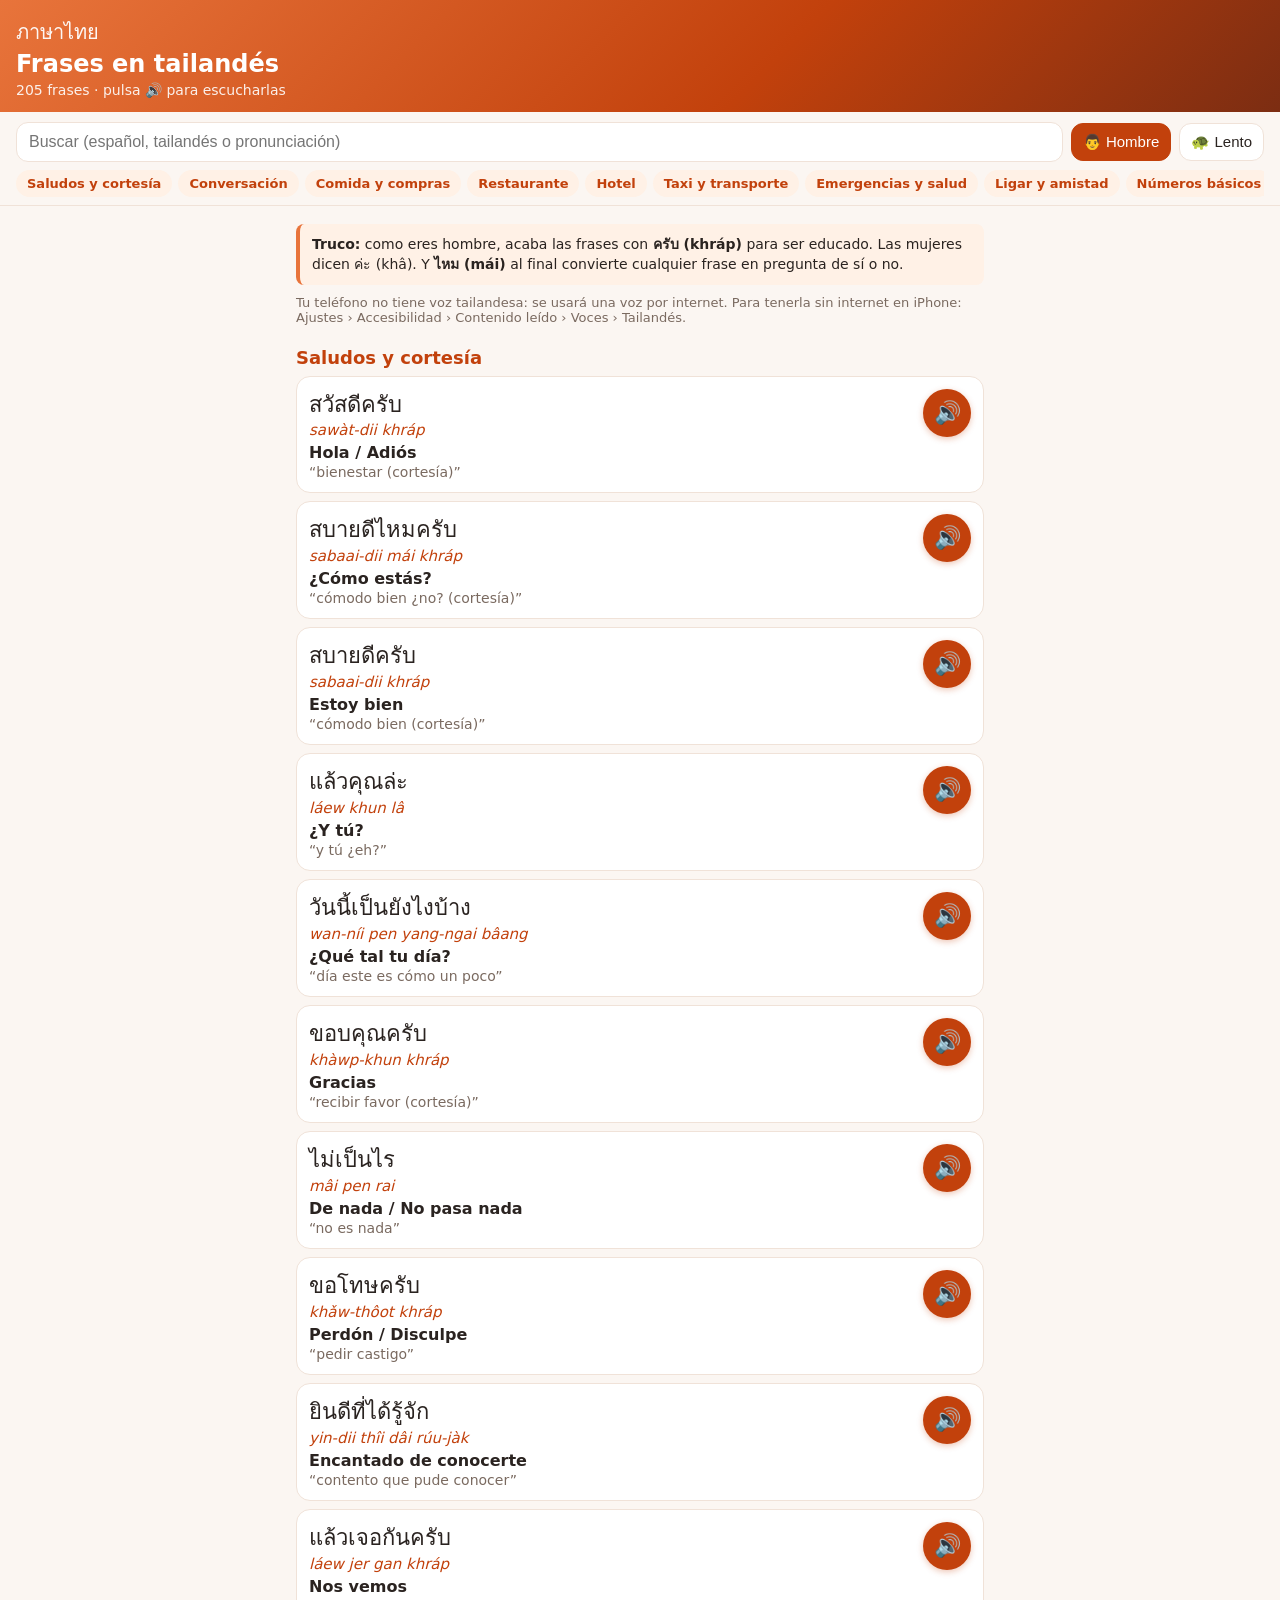
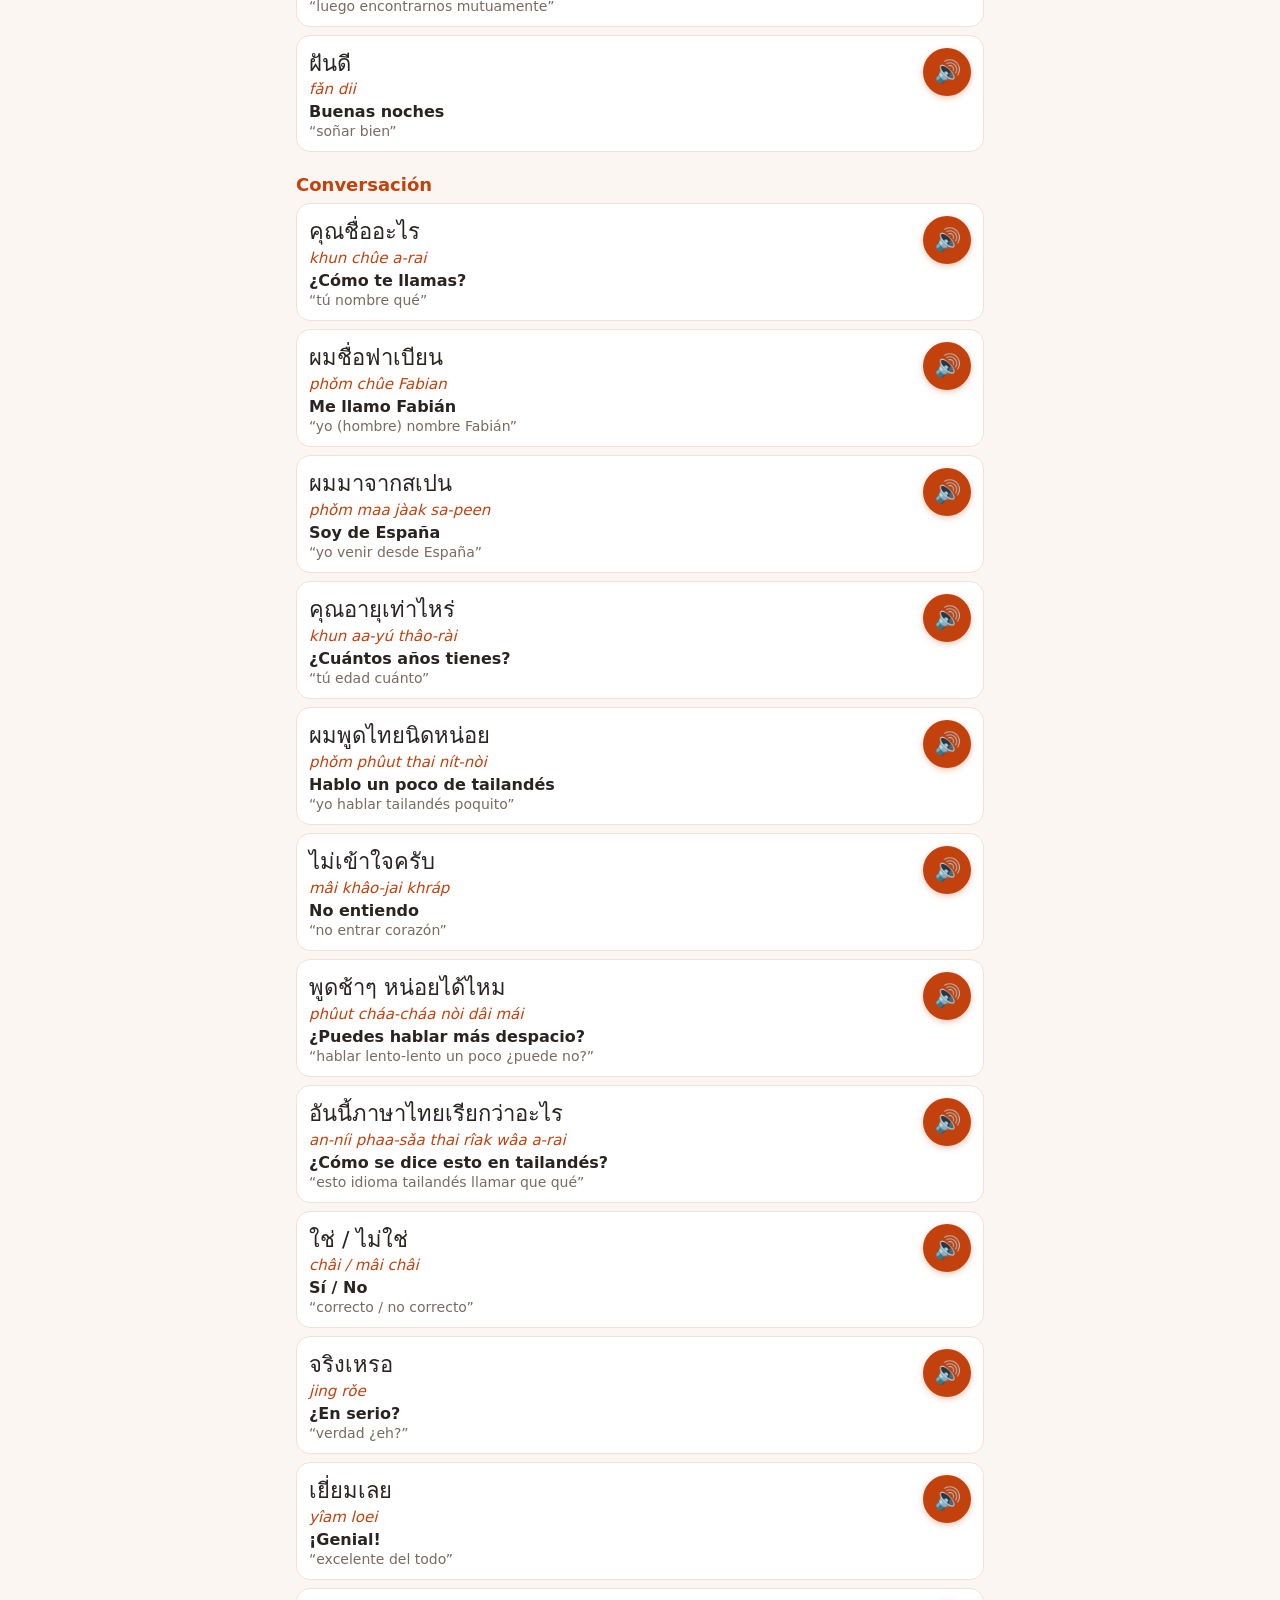
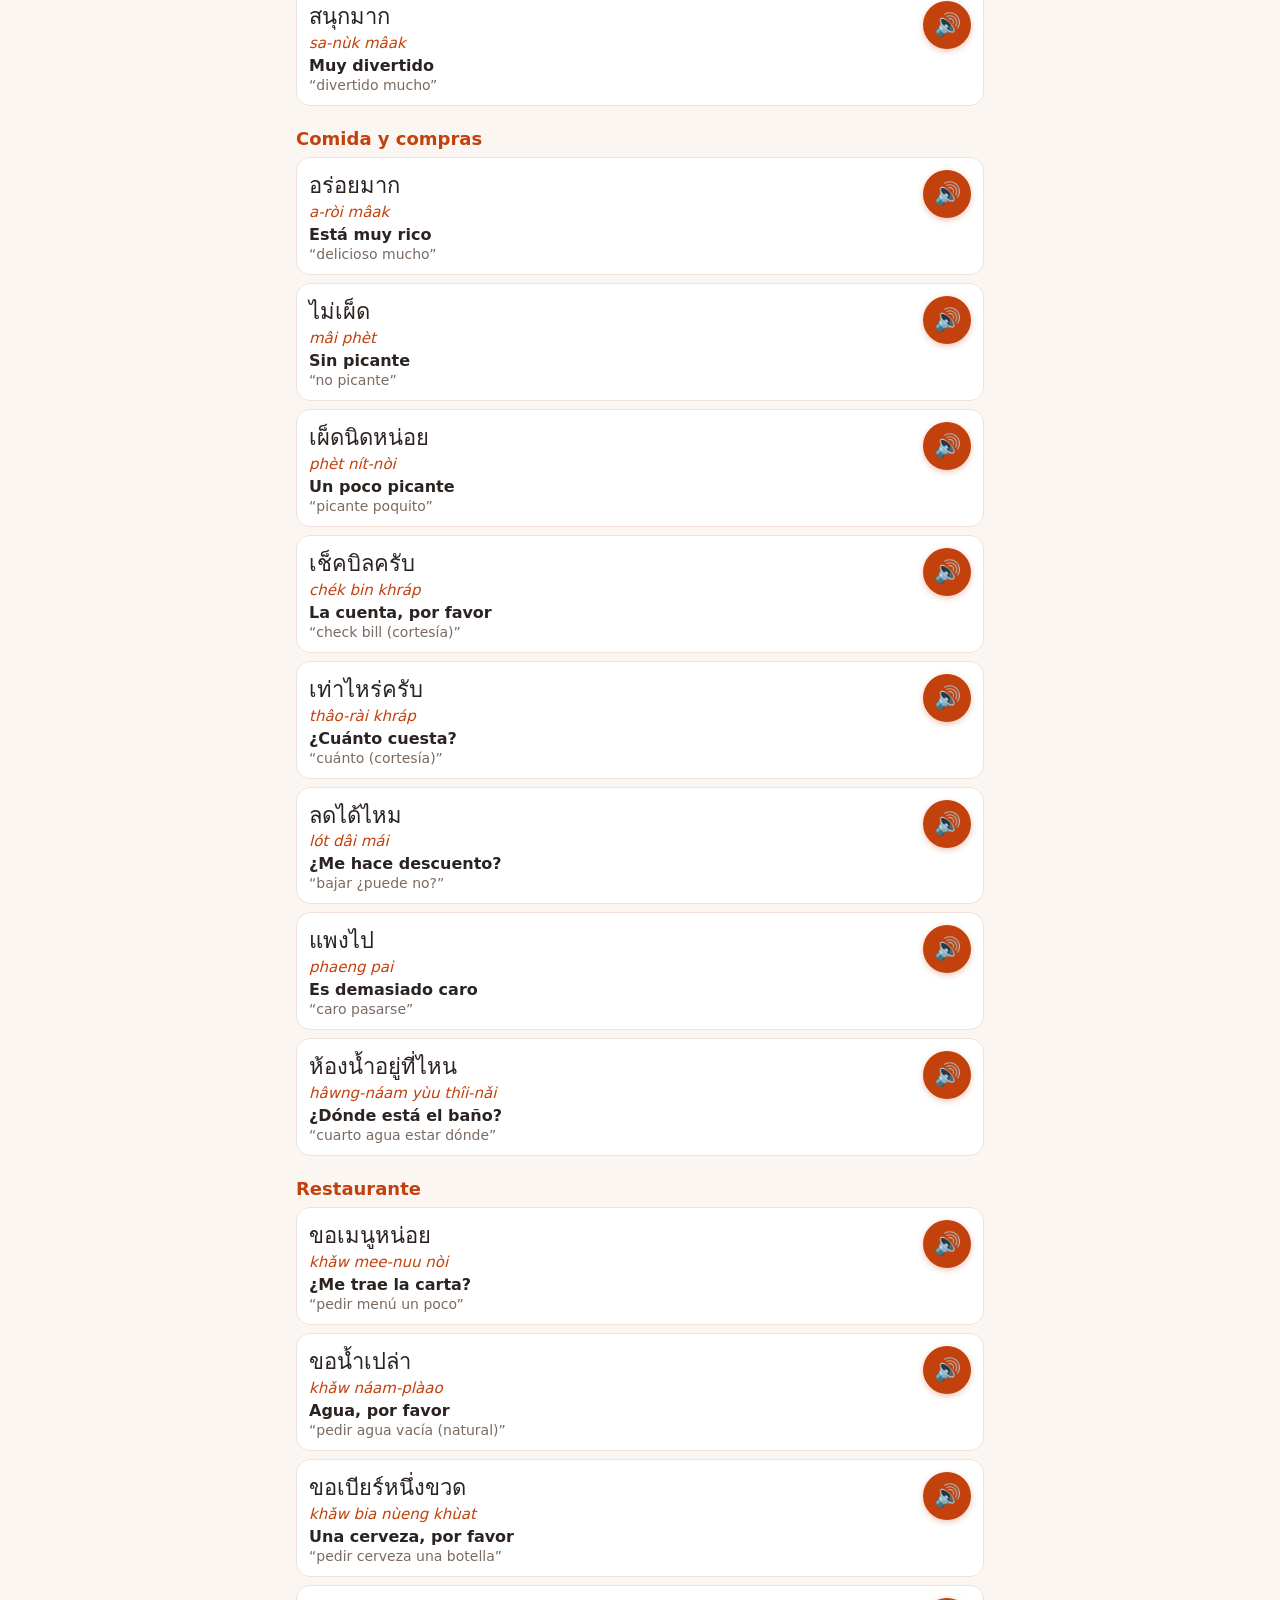
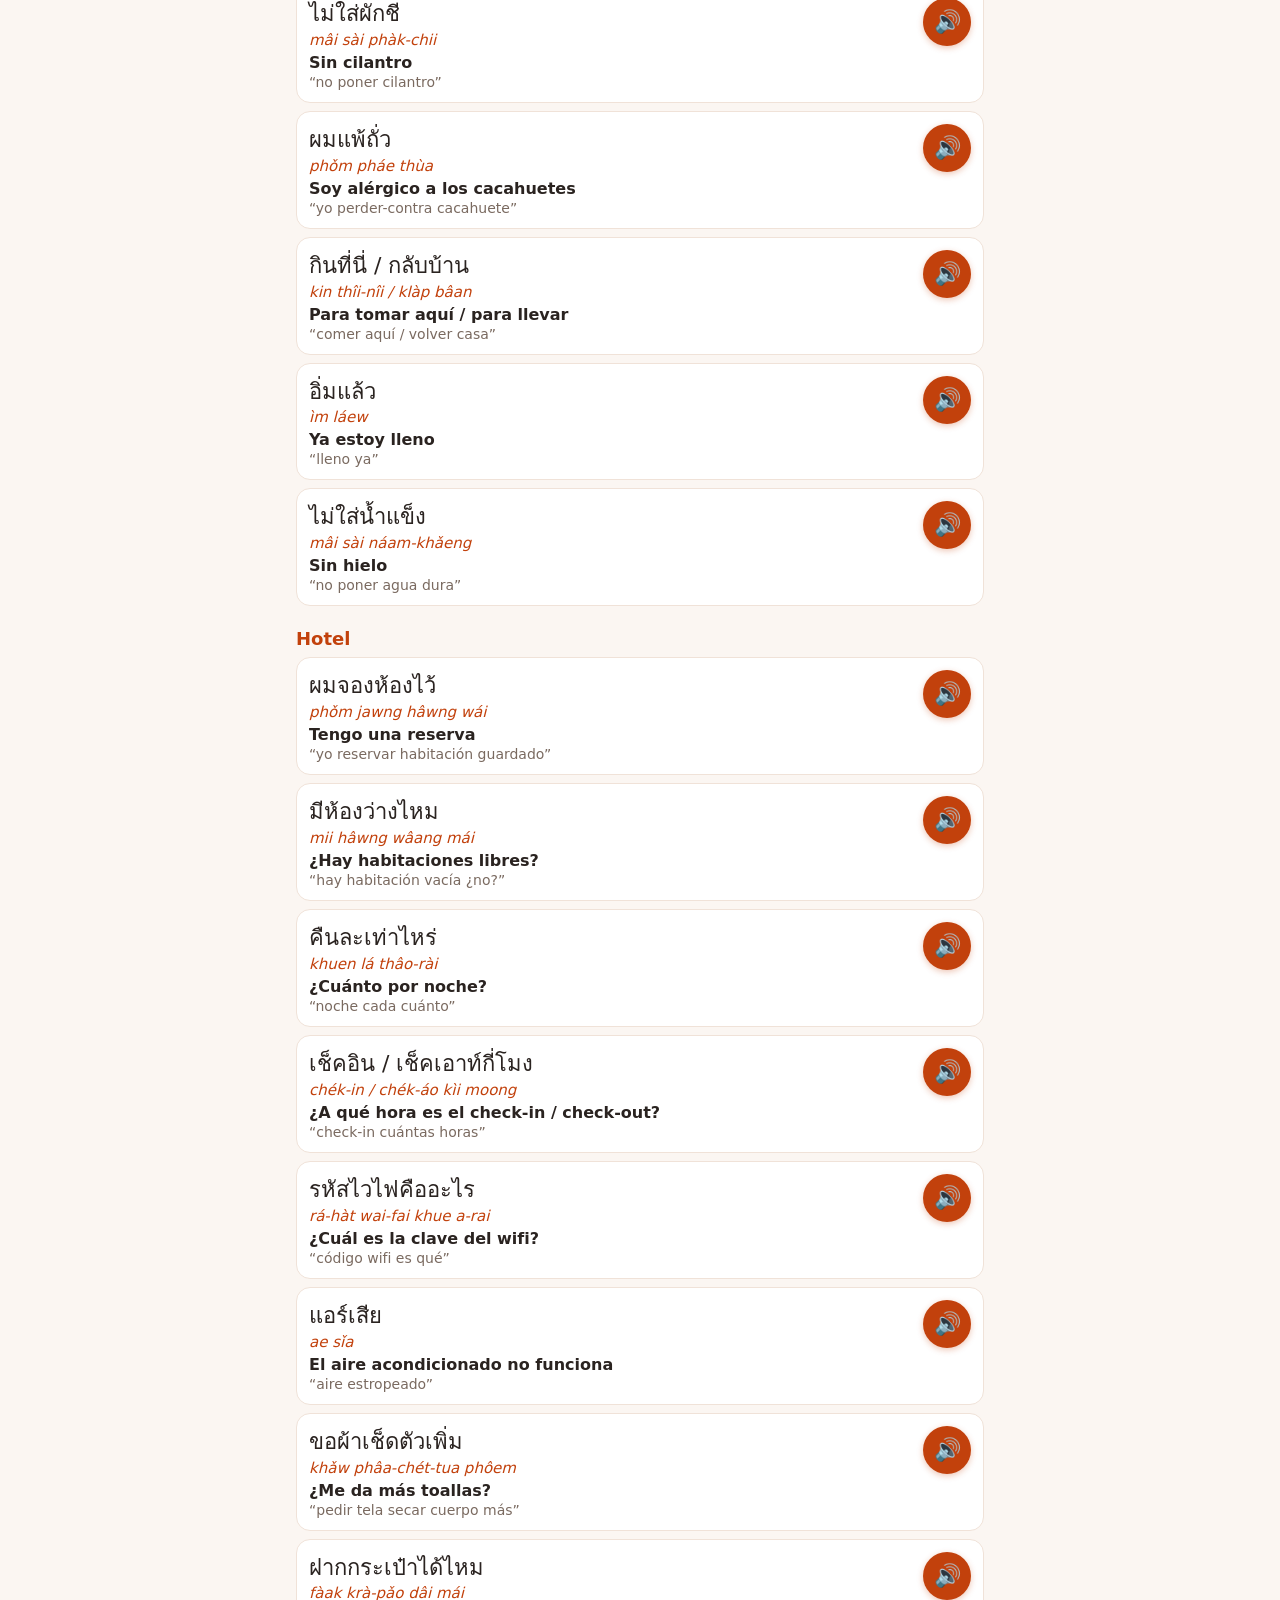
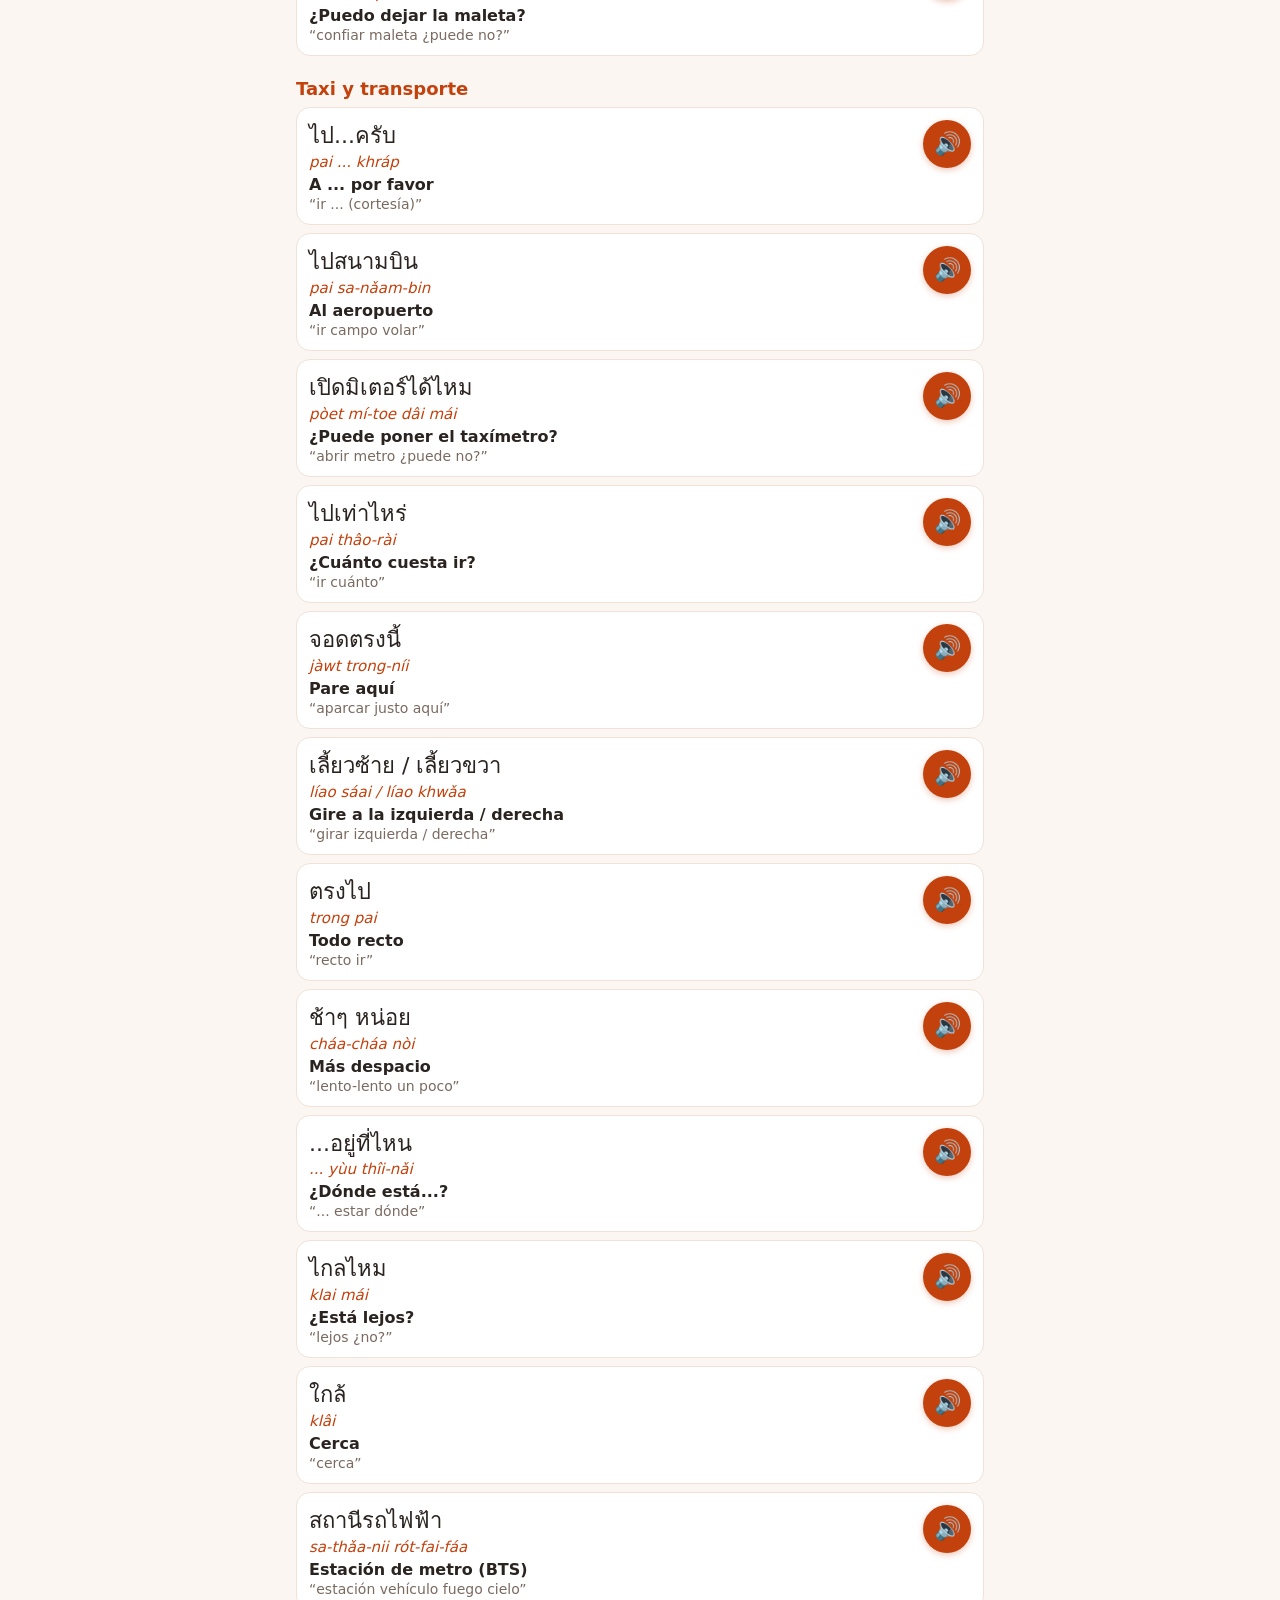
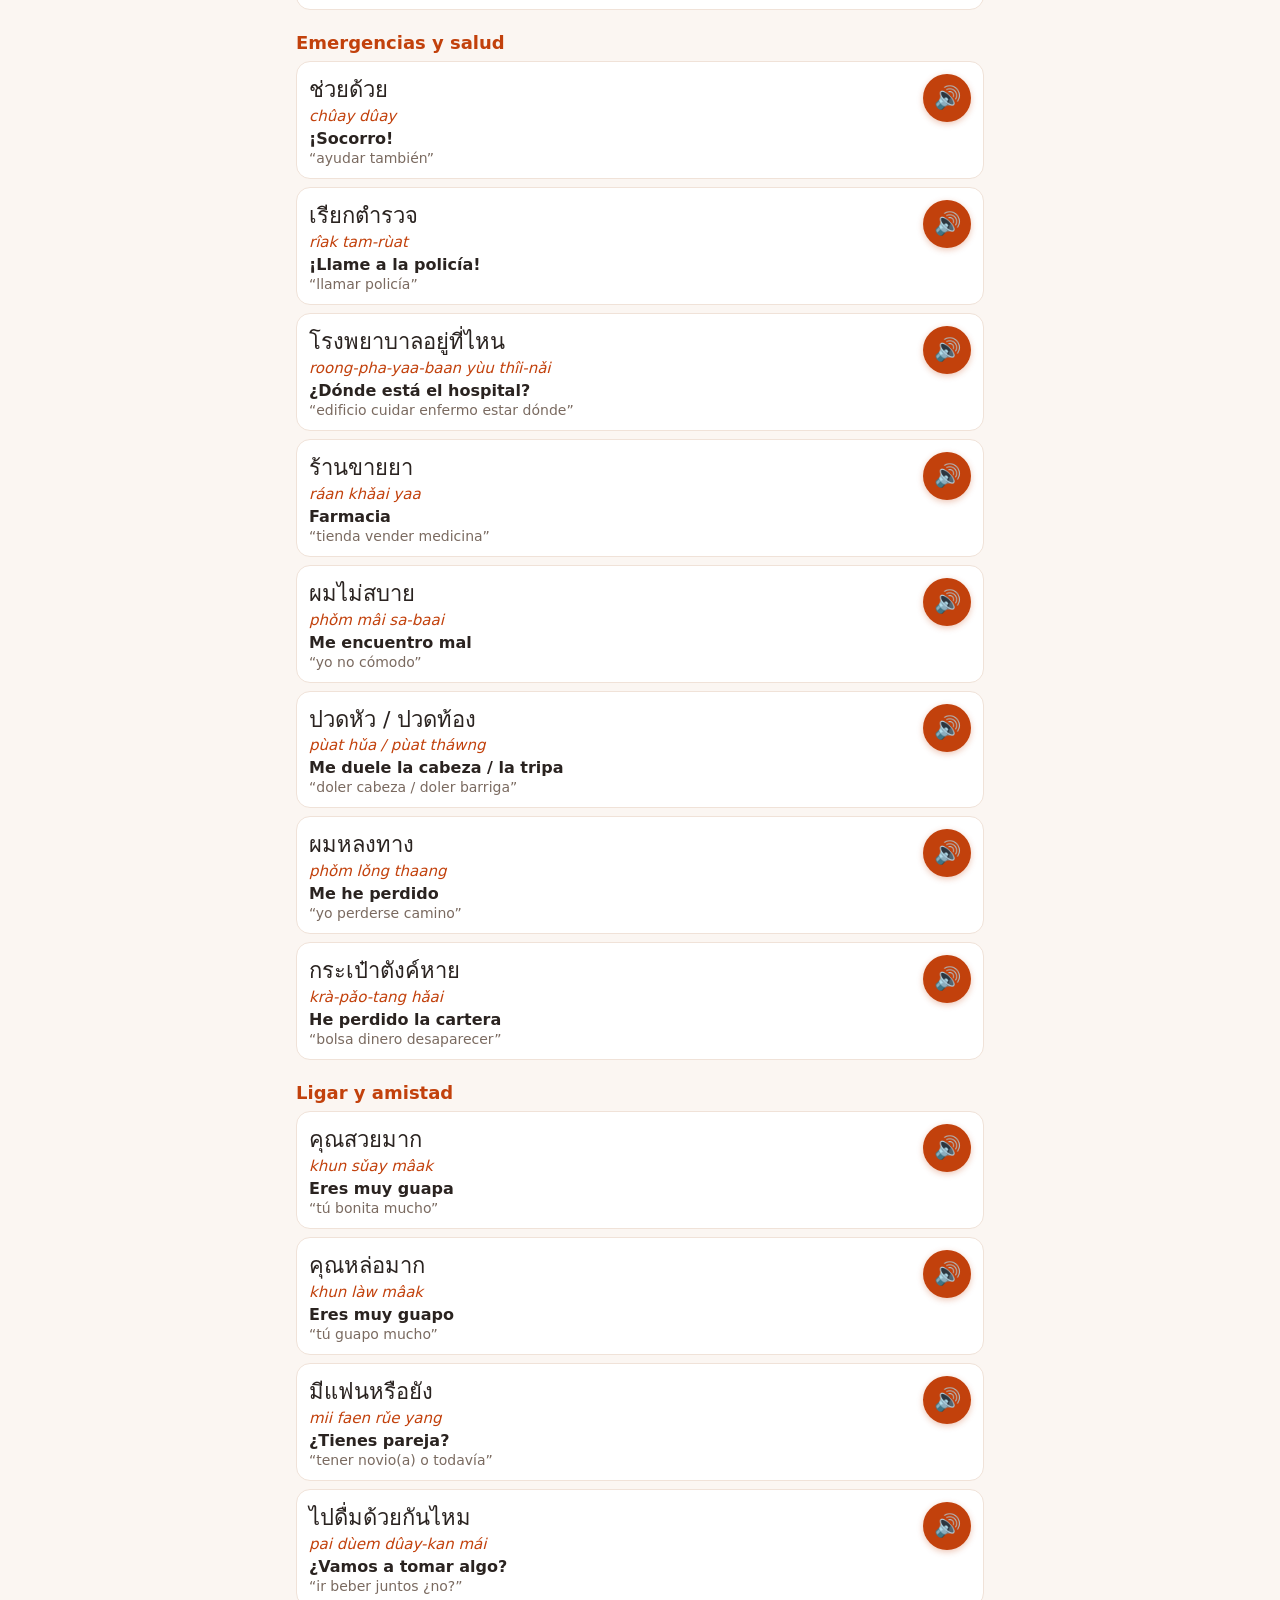
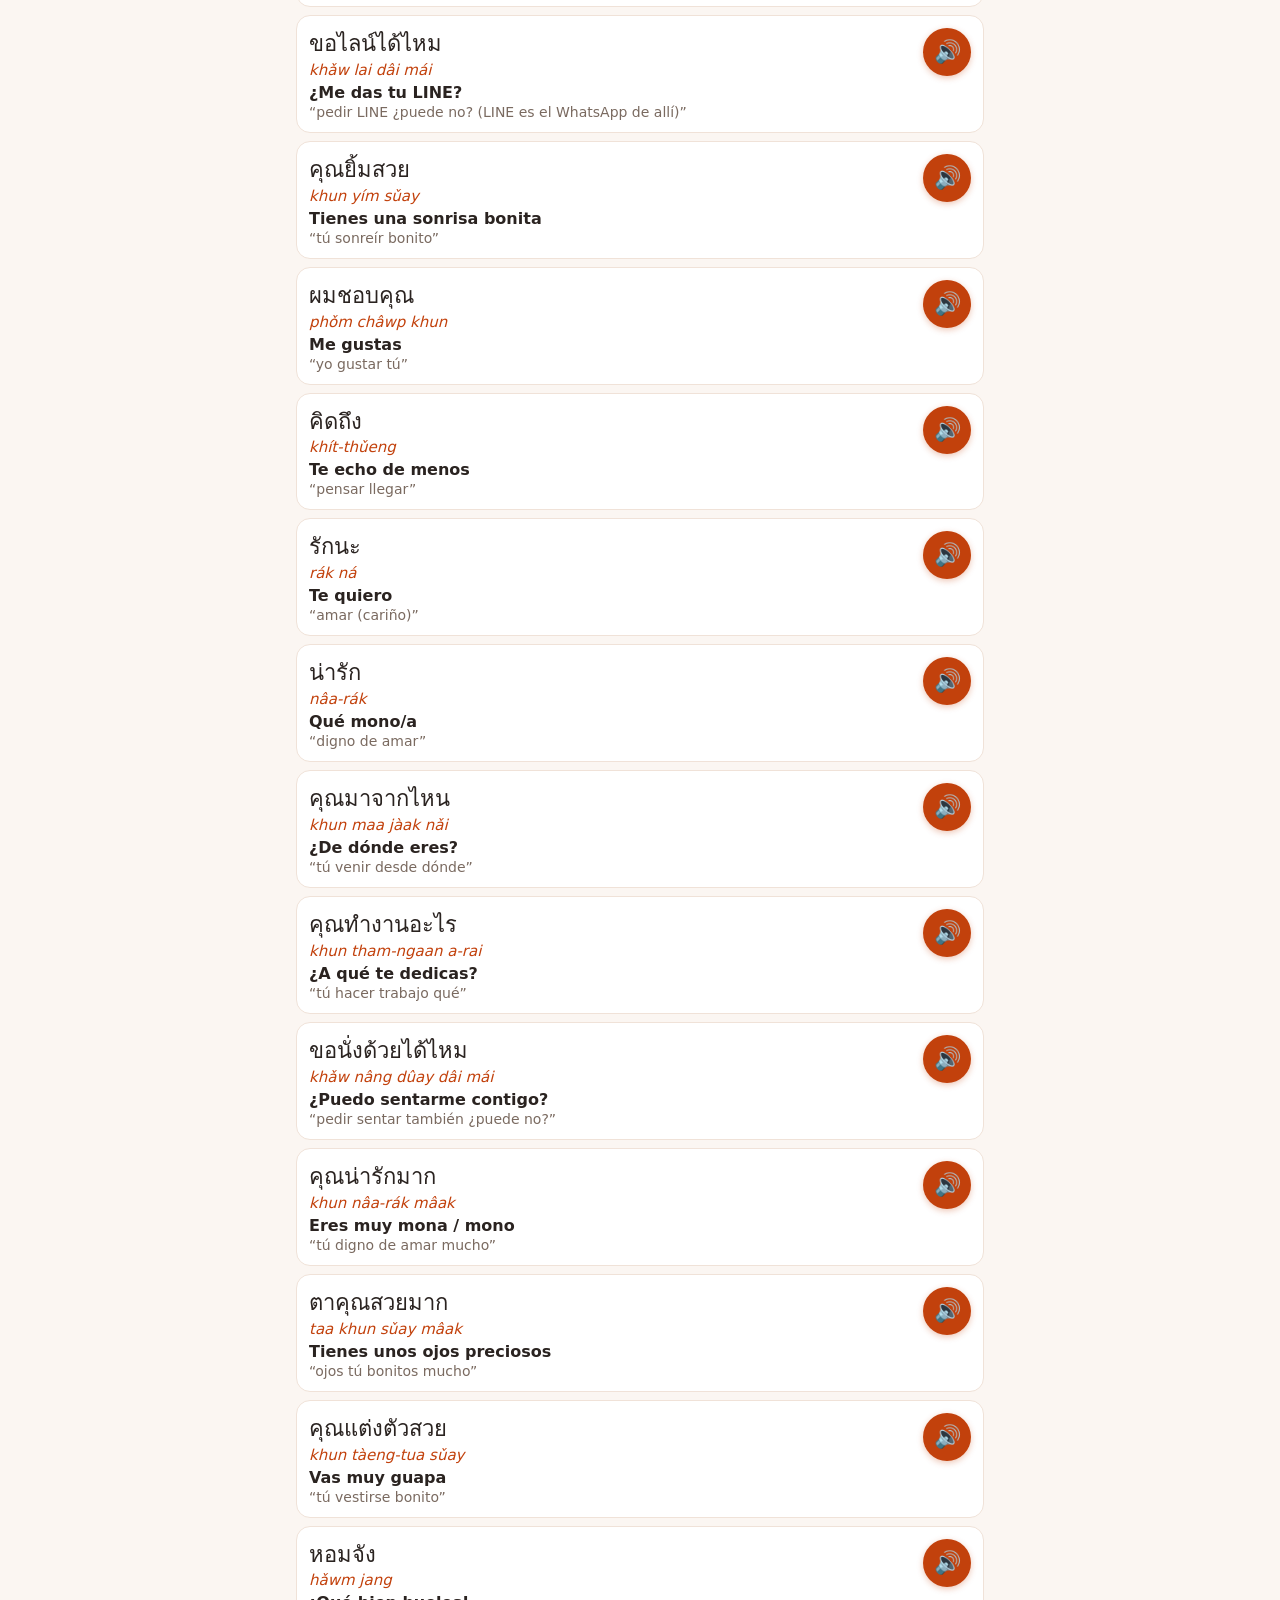
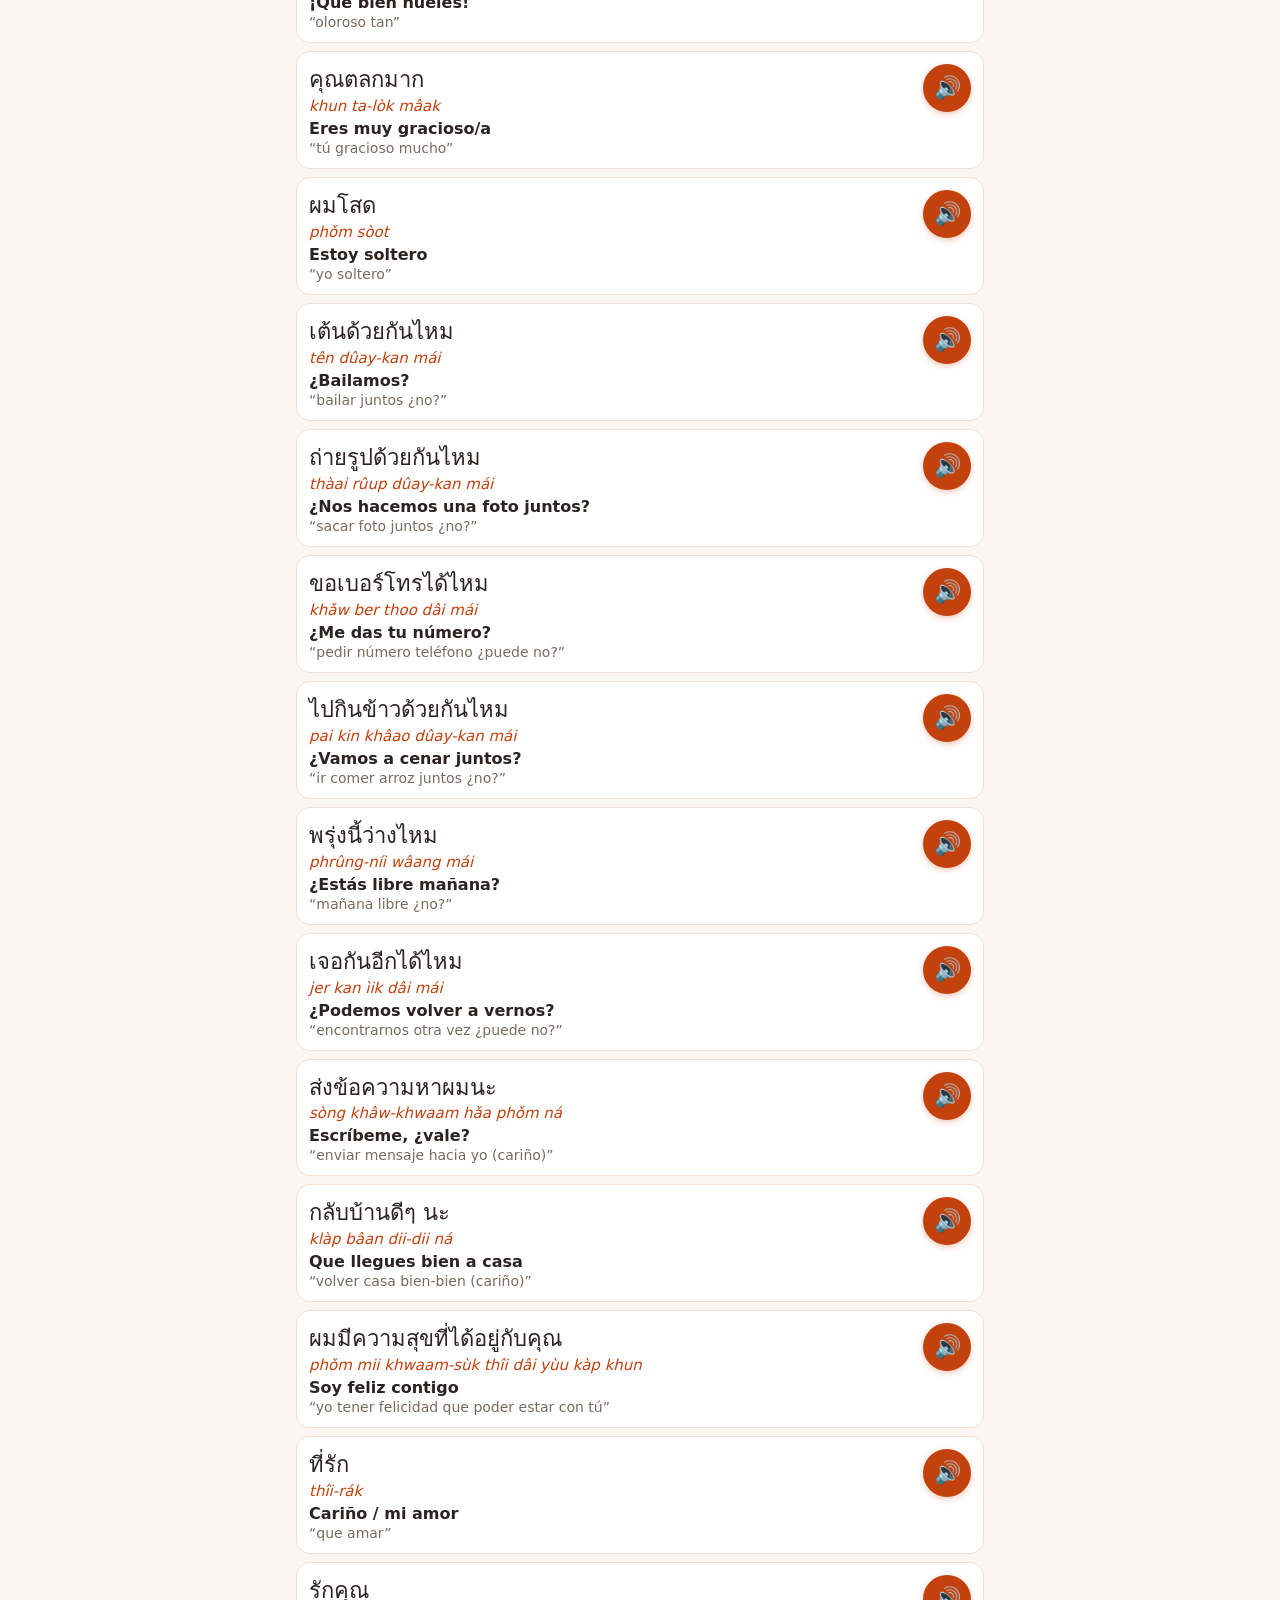
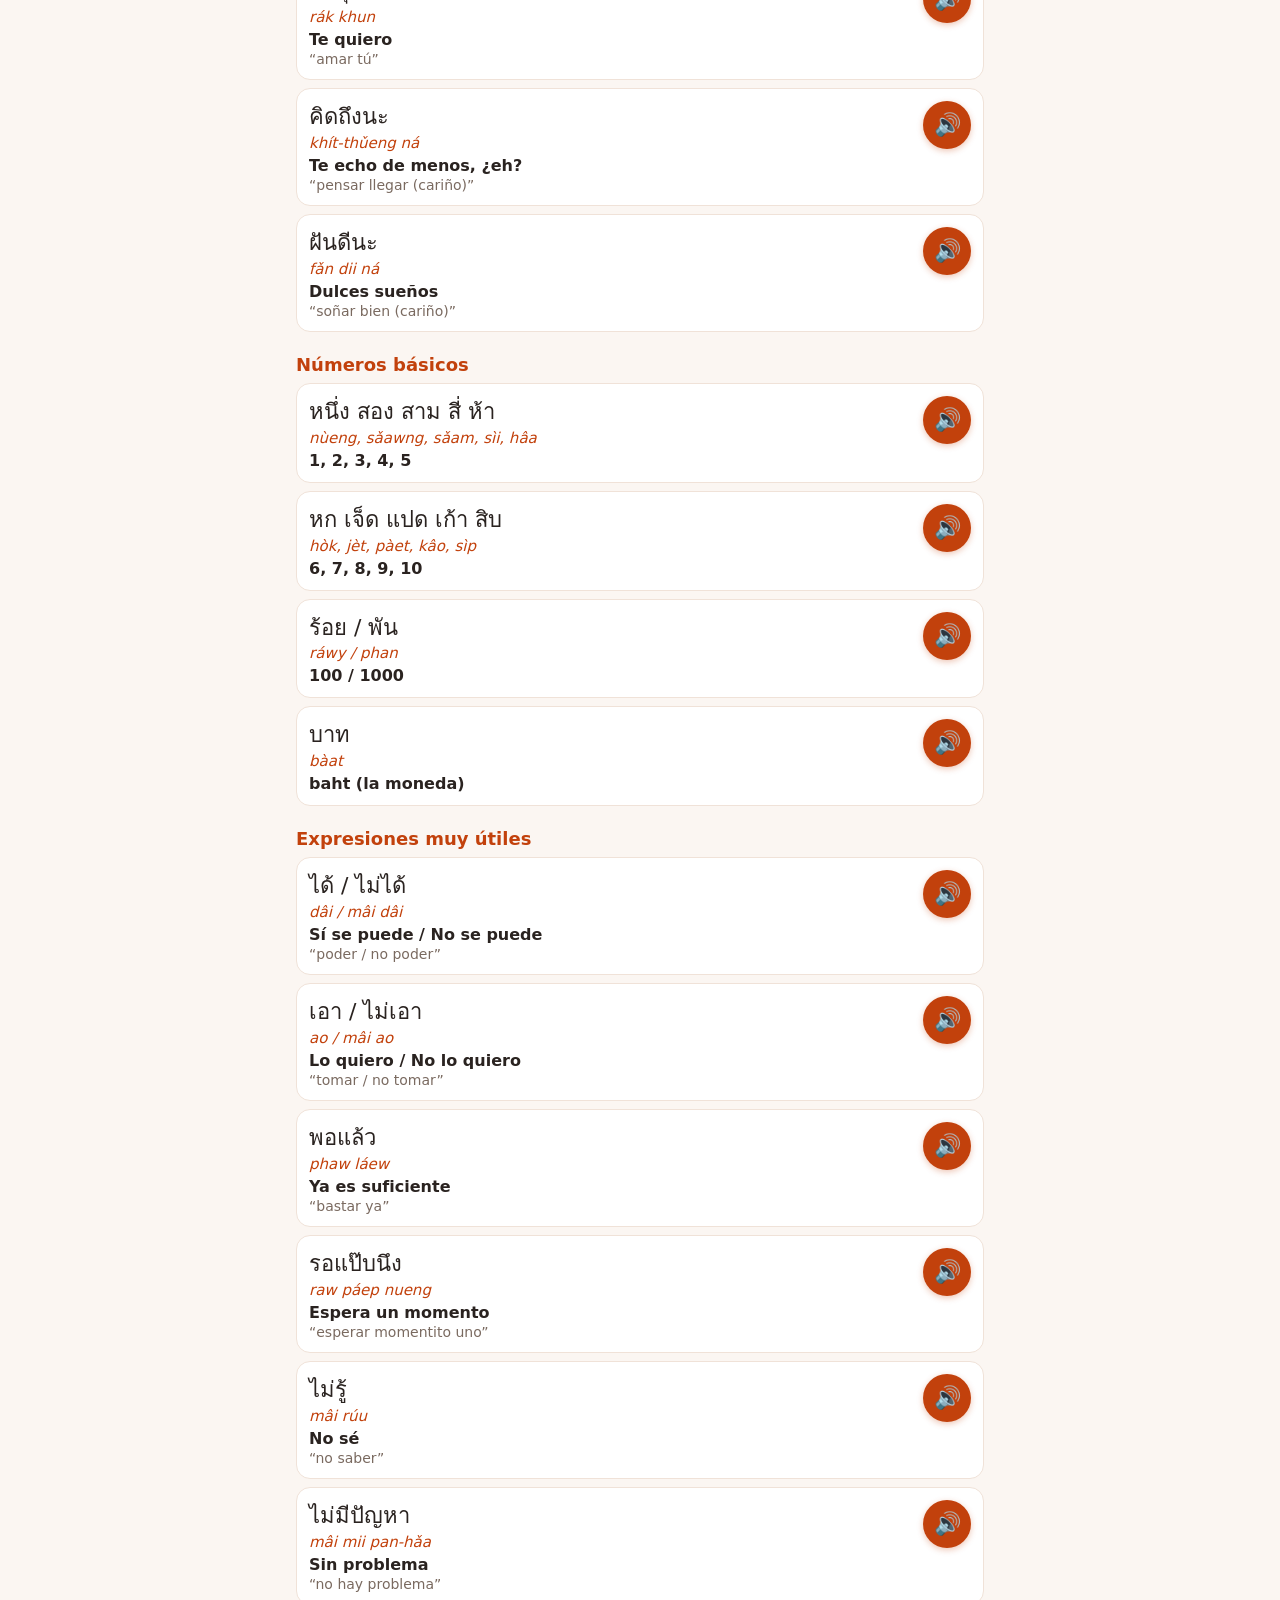
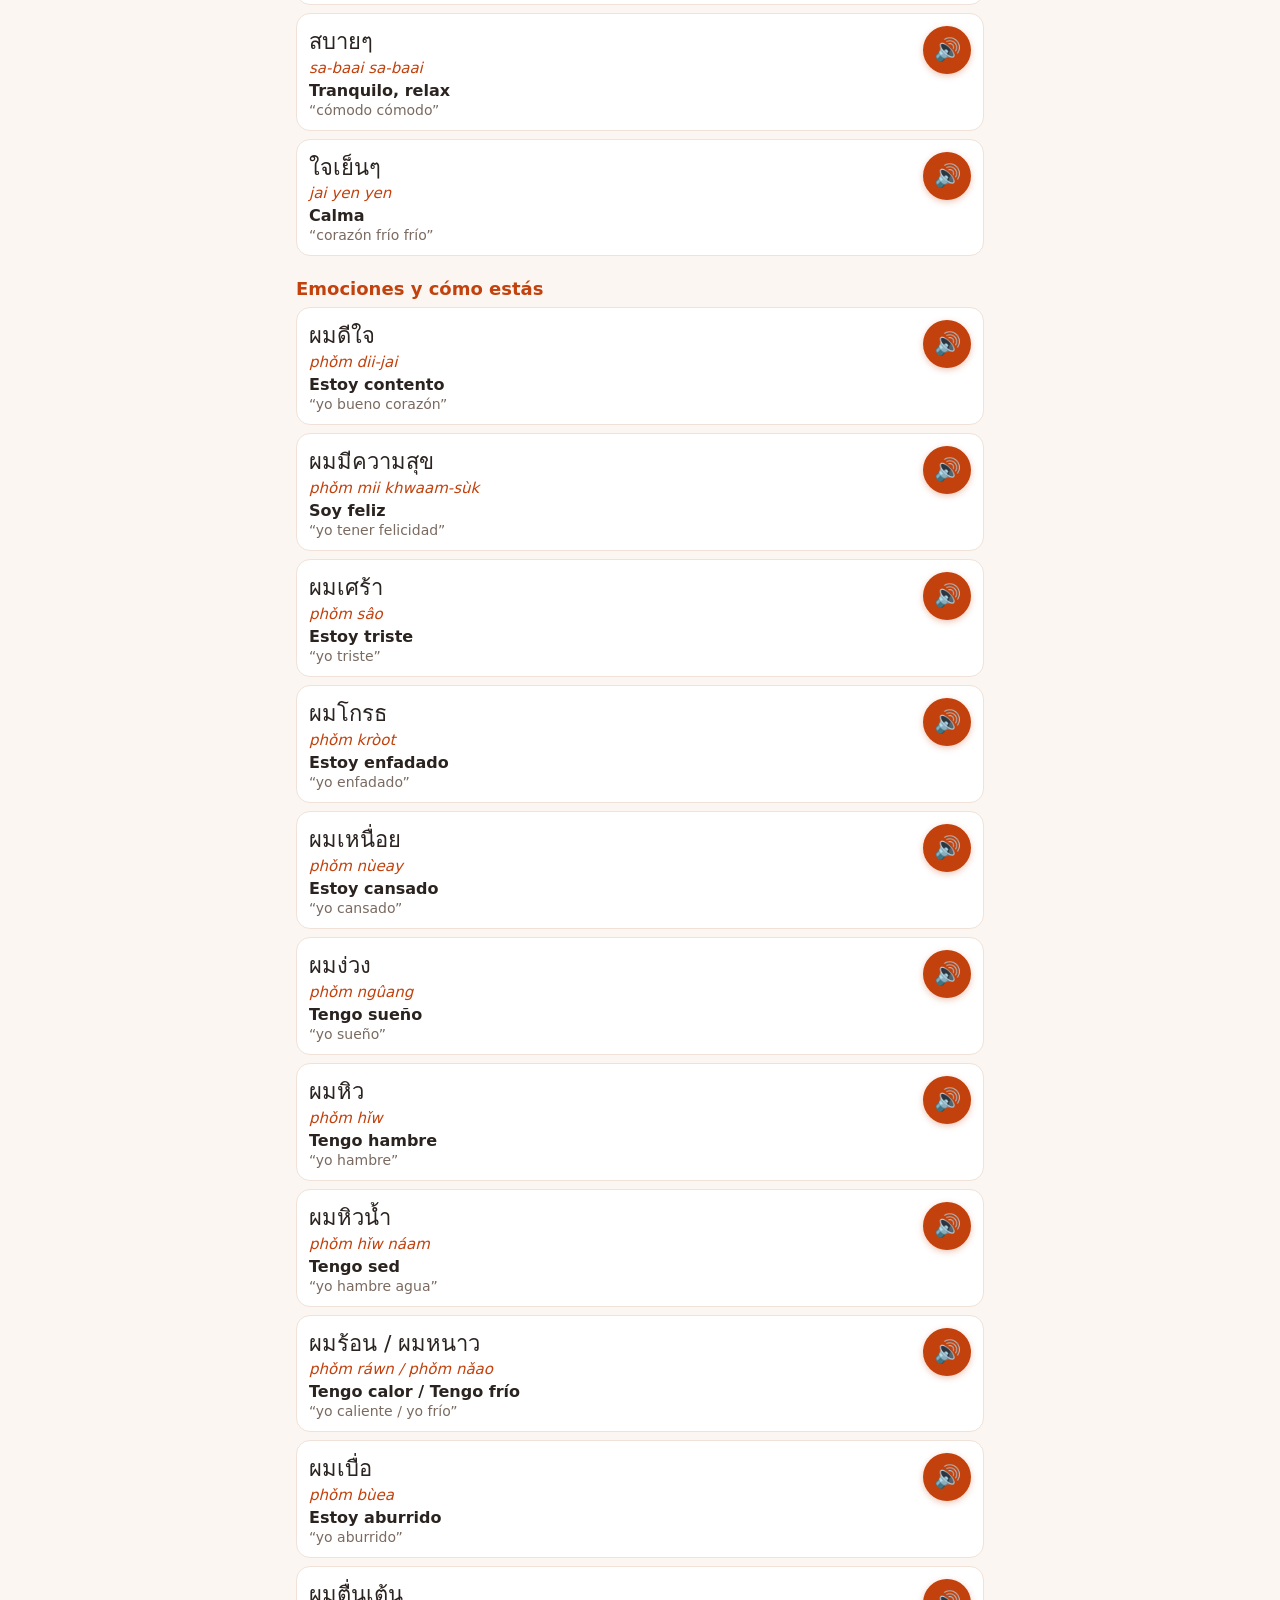
==== commit 9e8978ec: "Frases: voz de hombre y respaldo si el iPhone no empieza a hablar Botón 👨 Hombre / 👩 Mujer (por defe" ====
--- a/frases.html
+++ b/frases.html
@@ -58,6 +58,7 @@
 <div class="bar">
   <div class="row">
     <input id="q" type="search" placeholder="Buscar (español, tailandés o pronunciación)" autocomplete="off">
+    <button id="man" class="tog" aria-pressed="true" title="Voz de hombre">👨 Hombre</button>
     <button id="slow" class="tog" aria-pressed="false" title="Más despacio">🐢 Lento</button>
   </div>
   <div class="chips" id="chips"></div>
@@ -73,12 +74,14 @@
 (function () {
   var $ = function (s) { return document.querySelector(s); };
   var esc = function (s) { return String(s).replace(/[&<>"]/g, function (c) { return { '&': '&amp;', '<': '&lt;', '>': '&gt;', '"': '&quot;' }[c]; }); };
-  var slow = false; try { slow = localStorage.getItem('frases-slow') === '1'; } catch (e) { }
-  var thVoice = null, mode = 'voice', audio = null, playing = null;
+  var slow = false, man = true; try { slow = localStorage.getItem('frases-slow') === '1'; man = localStorage.getItem('frases-man') !== '0'; } catch (e) { }
+  var MALE = /niwat|male|hombre|man\b|chai|somchai|pattara/i, FEMALE = /kanya|narisa|premwadee|female|mujer|achara/i;
+  var thVoice = null, maleVoice = null, mode = 'voice', audio = null, playing = null;
 
   function pickVoice() {
     var vs = window.speechSynthesis ? speechSynthesis.getVoices() : [];
     var th = vs.filter(function (v) { return /^th/i.test(v.lang); });
+    maleVoice = th.filter(function (v) { return MALE.test(v.name) && !FEMALE.test(v.name); })[0] || null;
     thVoice = th.filter(function (v) { return /premium|enhanced|mejorada/i.test(v.name); })[0] || th.filter(function (v) { return v.localService; })[0] || th[0] || null;
     mode = thVoice ? 'voice' : 'online';
     $('#voz').innerHTML = thVoice
@@ -97,7 +100,9 @@
     if (audio) { audio.pause(); }
     var url = 'https://translate.google.com/translate_tts?ie=UTF-8&client=tw-ob&tl=th&ttsspeed=' + (slow ? '0.3' : '1') + '&q=' + encodeURIComponent(t);
     audio = new Audio(url);
-    if (slow) audio.playbackRate = 0.8;
+    // Voz de hombre por internet: bajamos el tono reproduciendo algo más lento sin conservar el tono
+    if (man) { audio.preservesPitch = false; audio.mozPreservesPitch = false; audio.webkitPreservesPitch = false; }
+    audio.playbackRate = man ? (slow ? 0.68 : 0.8) : (slow ? 0.8 : 1);
     audio.onended = done; audio.onerror = function () { done(); if (mode === 'online') $('#voz').textContent = 'No se pudo cargar el audio. Revisa la conexión a internet.'; };
     audio.play().catch(function () { done(); });
   }
@@ -108,11 +113,17 @@
     t = clean(t); playing = btn; btn.classList.add('play');
     if (mode === 'voice' && thVoice) {
       var u = new SpeechSynthesisUtterance(t);
-      u.lang = 'th-TH'; u.voice = thVoice; u.rate = slow ? 0.55 : 0.9;
-      u.onend = done;
-      u.onerror = function (e) { if (e && (e.error === 'interrupted' || e.error === 'canceled')) return done(); online(t, btn); };
-      speechSynthesis.speak(u);
-      setTimeout(function () { if (playing === btn && !speechSynthesis.speaking && !speechSynthesis.pending) done(); }, 8000);
+      var v = man && maleVoice ? maleVoice : thVoice;
+      u.lang = 'th-TH'; u.voice = v; u.rate = slow ? 0.55 : 0.9;
+      u.pitch = man && v !== maleVoice ? 0.55 : 1; // sin voz masculina: voz más grave
+      var started = false, wasBusy = speechSynthesis.speaking || speechSynthesis.pending;
+      u.onstart = function () { started = true; };
+      u.onend = function () { started = true; done(); };
+      u.onerror = function (e) { if (e && (e.error === 'interrupted' || e.error === 'canceled')) return done(); started = true; online(t, btn); };
+      // iPhone a veces ignora speak() justo después de cancel(): esperamos un poco
+      setTimeout(function () { speechSynthesis.speak(u); }, wasBusy ? 80 : 0);
+      // Si en 1,5 s no ha empezado a sonar, usamos la voz por internet
+      setTimeout(function () { if (playing === btn && !started && !speechSynthesis.speaking) { speechSynthesis.cancel(); online(t, btn); } }, 1500);
     } else online(t, btn);
   }
 
@@ -141,6 +152,10 @@
   function paintSlow() { sb.classList.toggle('on', slow); sb.setAttribute('aria-pressed', slow); }
   paintSlow();
   sb.onclick = function () { slow = !slow; paintSlow(); try { localStorage.setItem('frases-slow', slow ? '1' : '0'); } catch (e) { } };
+  var mb = $('#man');
+  function paintMan() { mb.classList.toggle('on', man); mb.setAttribute('aria-pressed', man); mb.textContent = man ? '👨 Hombre' : '👩 Mujer'; }
+  paintMan();
+  mb.onclick = function () { man = !man; paintMan(); try { localStorage.setItem('frases-man', man ? '1' : '0'); } catch (e) { } };
 
   function norm(s) { return s.toLowerCase().normalize('NFD').replace(/[̀-ͯ]/g, ''); }
   document.querySelectorAll('.card').forEach(function (c) { c.dataset.n = norm(c.dataset.h); });
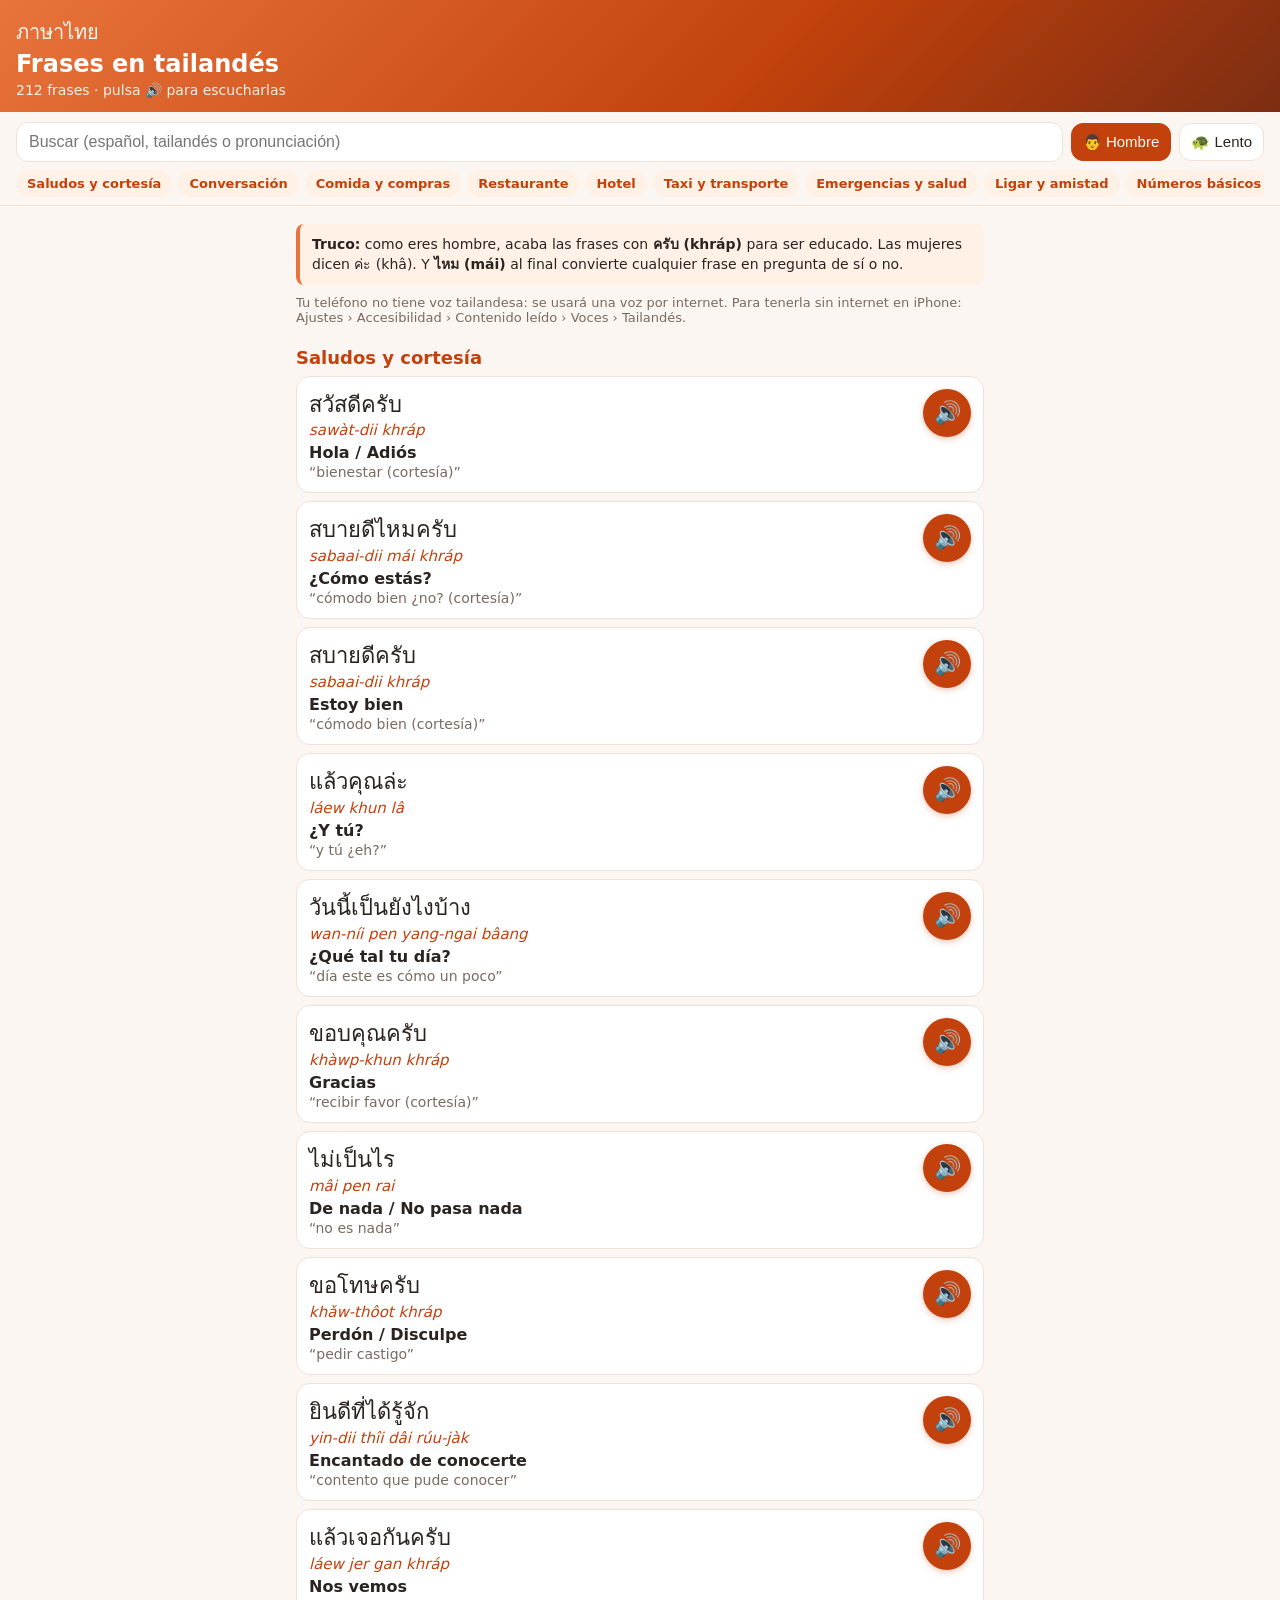
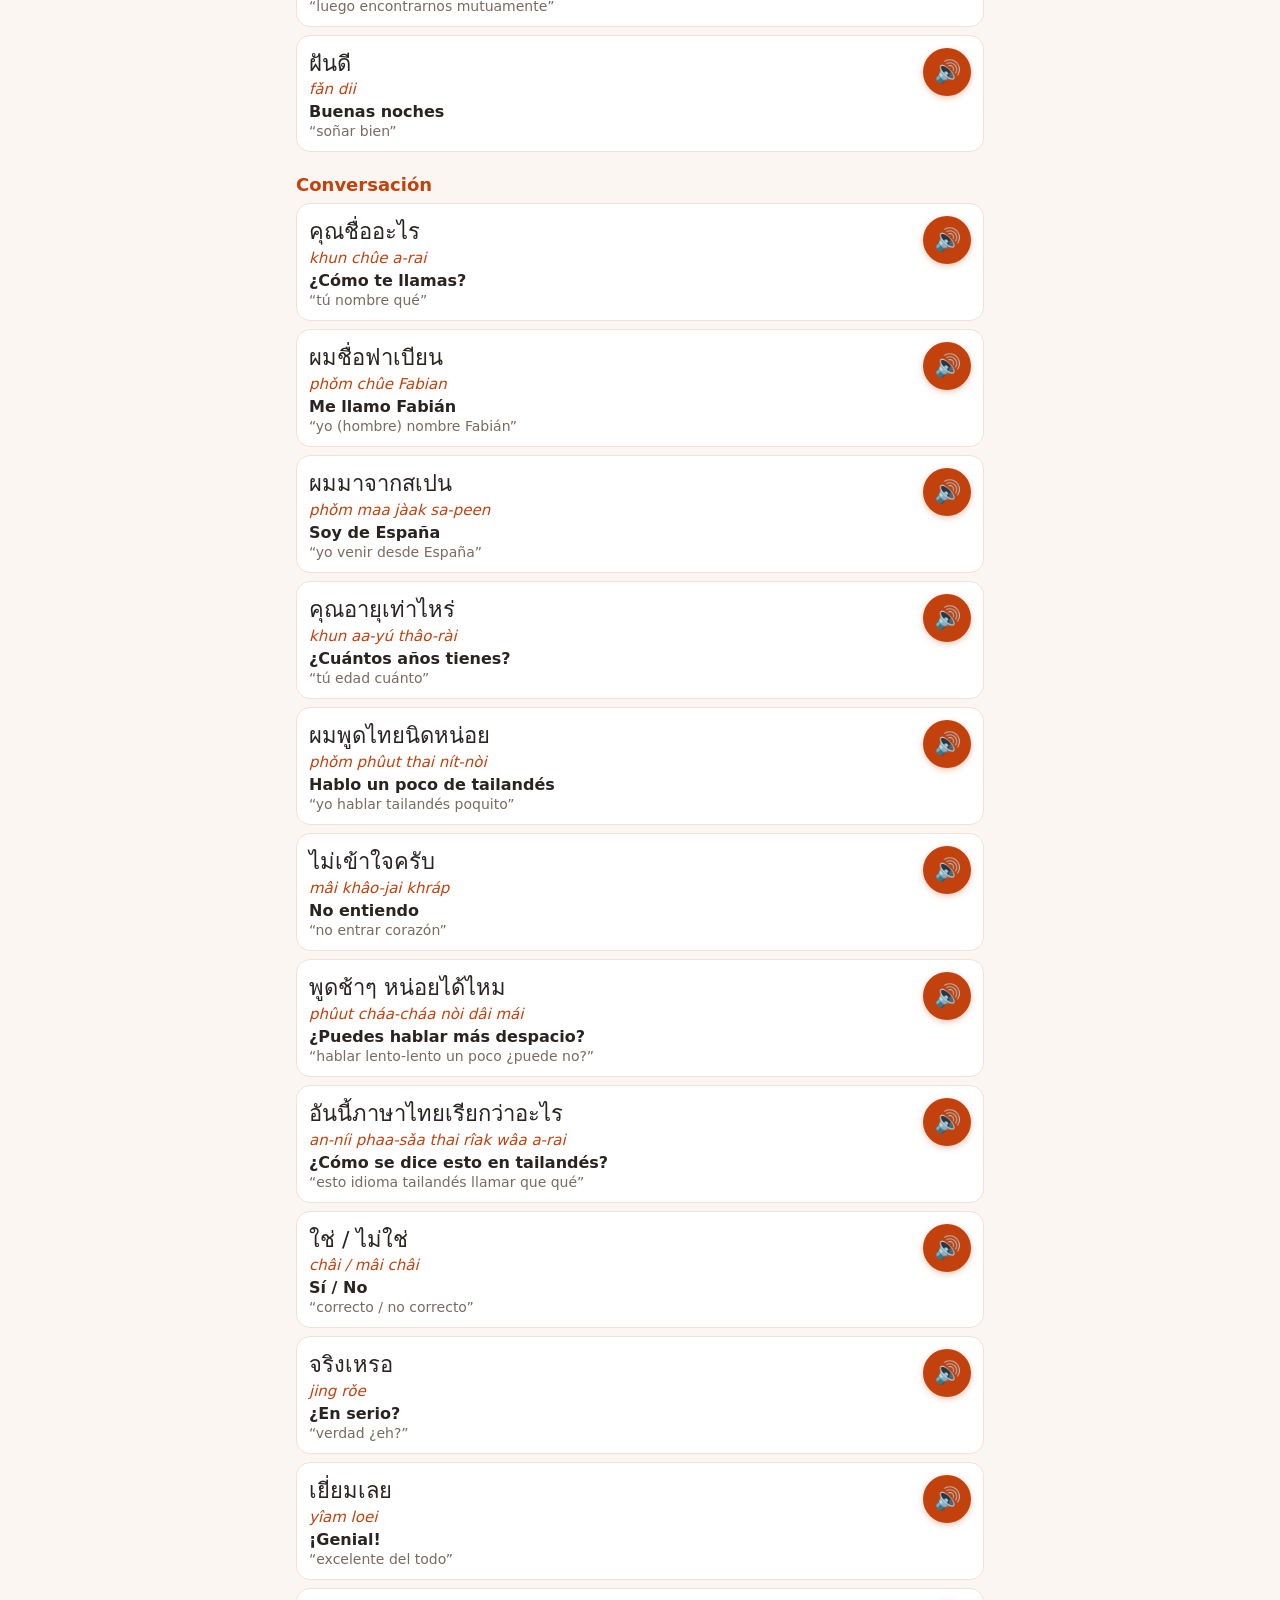
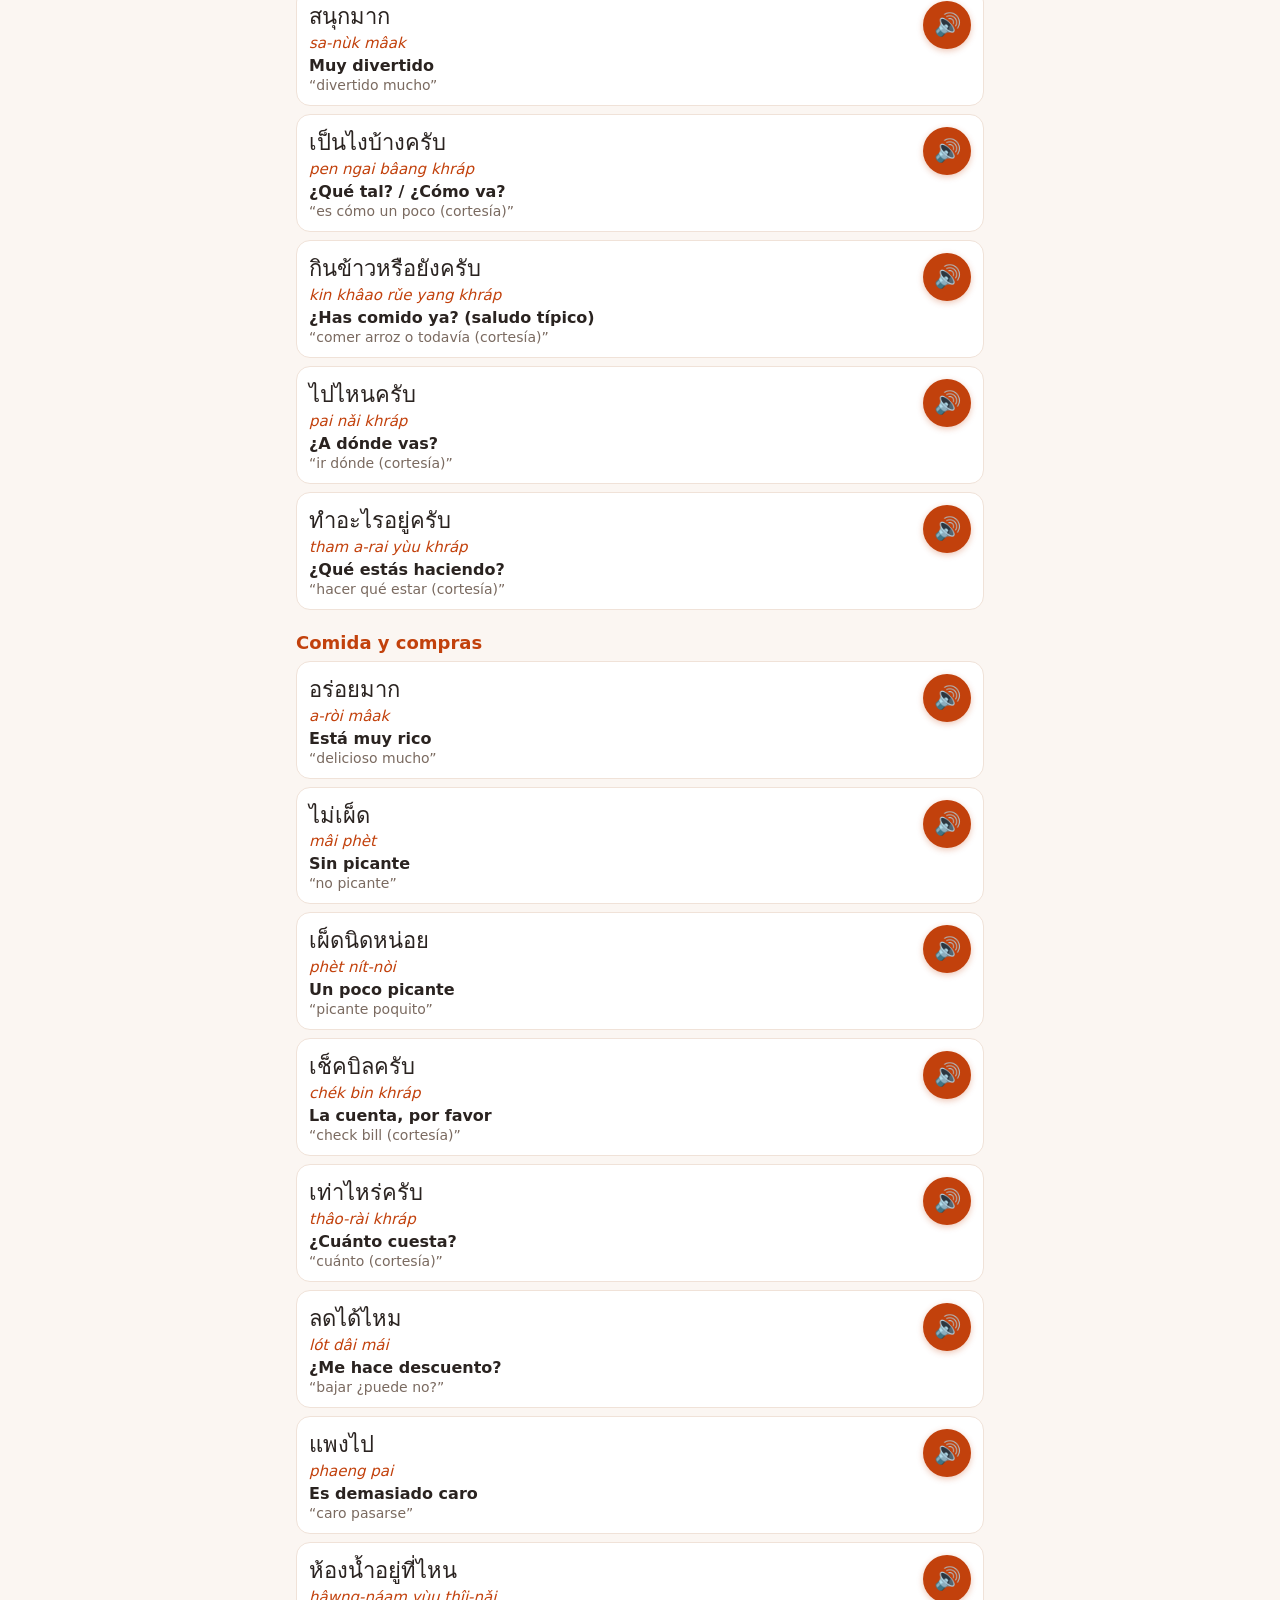
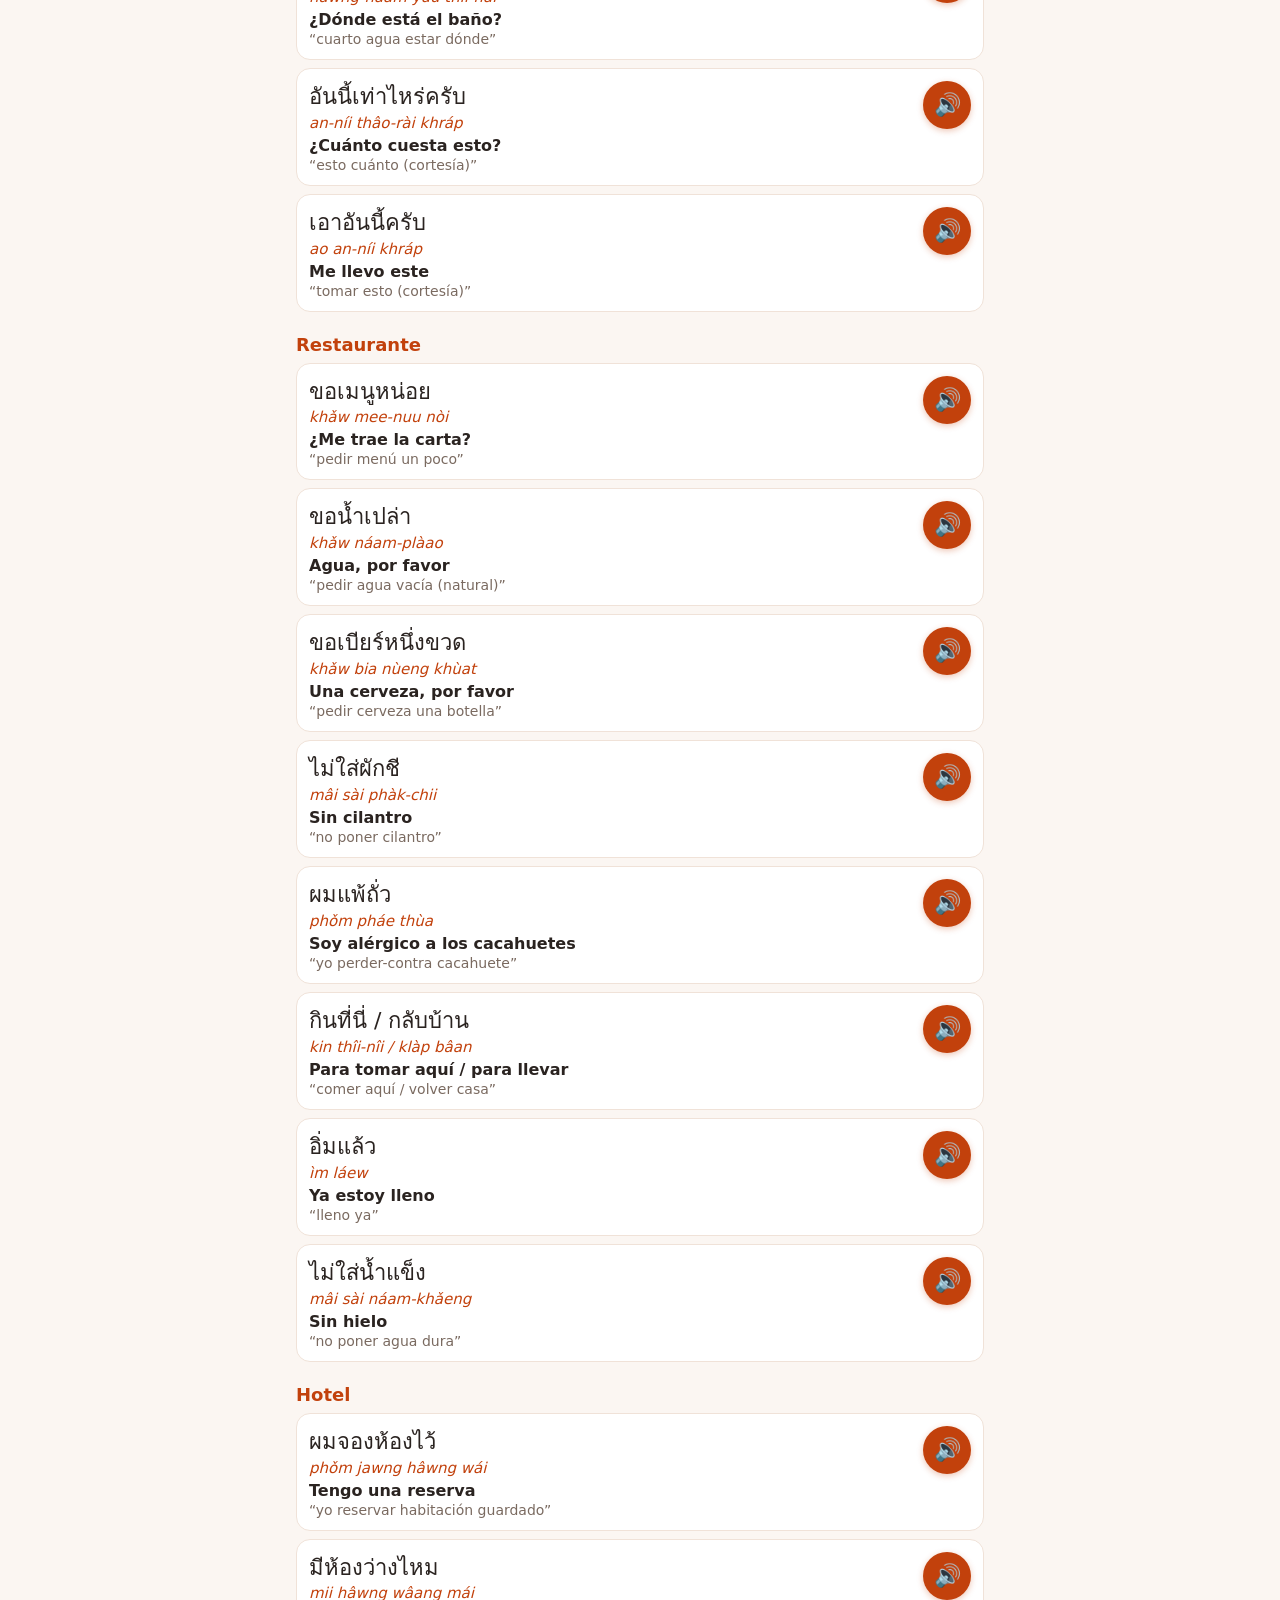
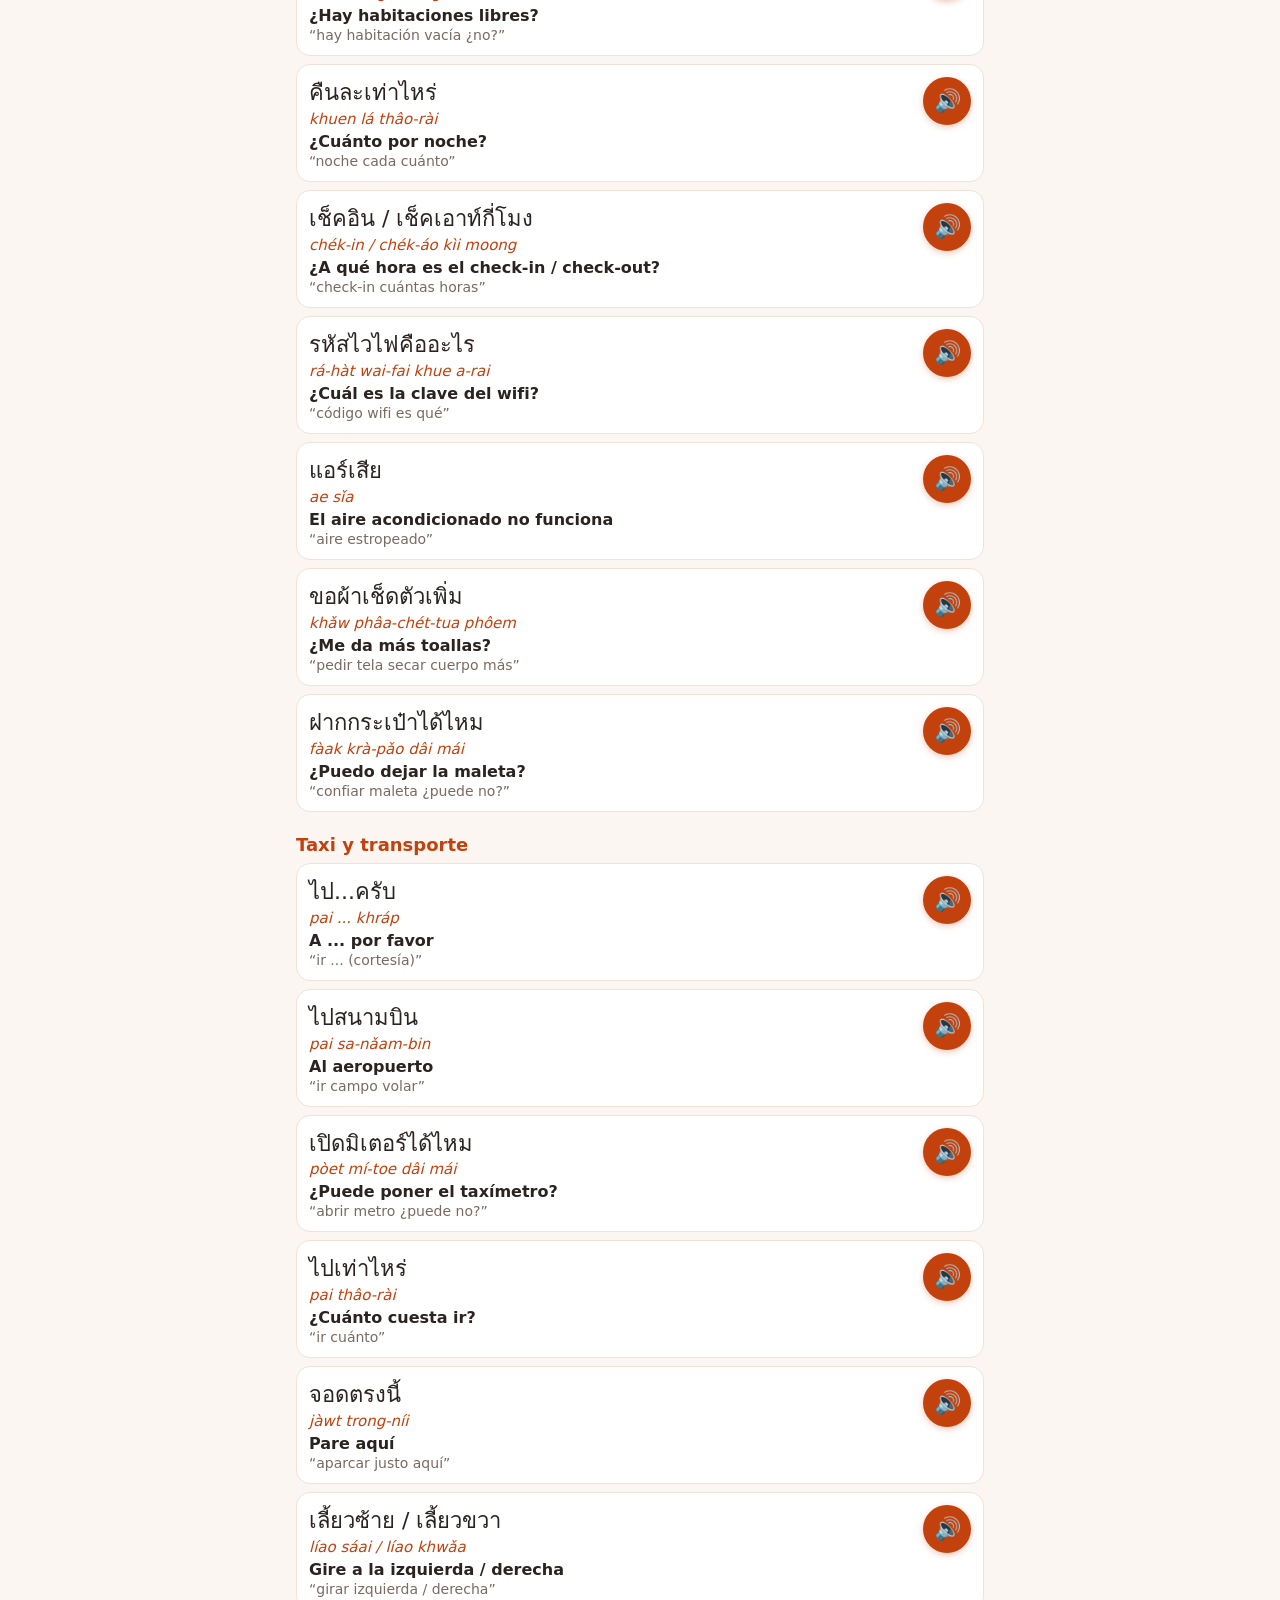
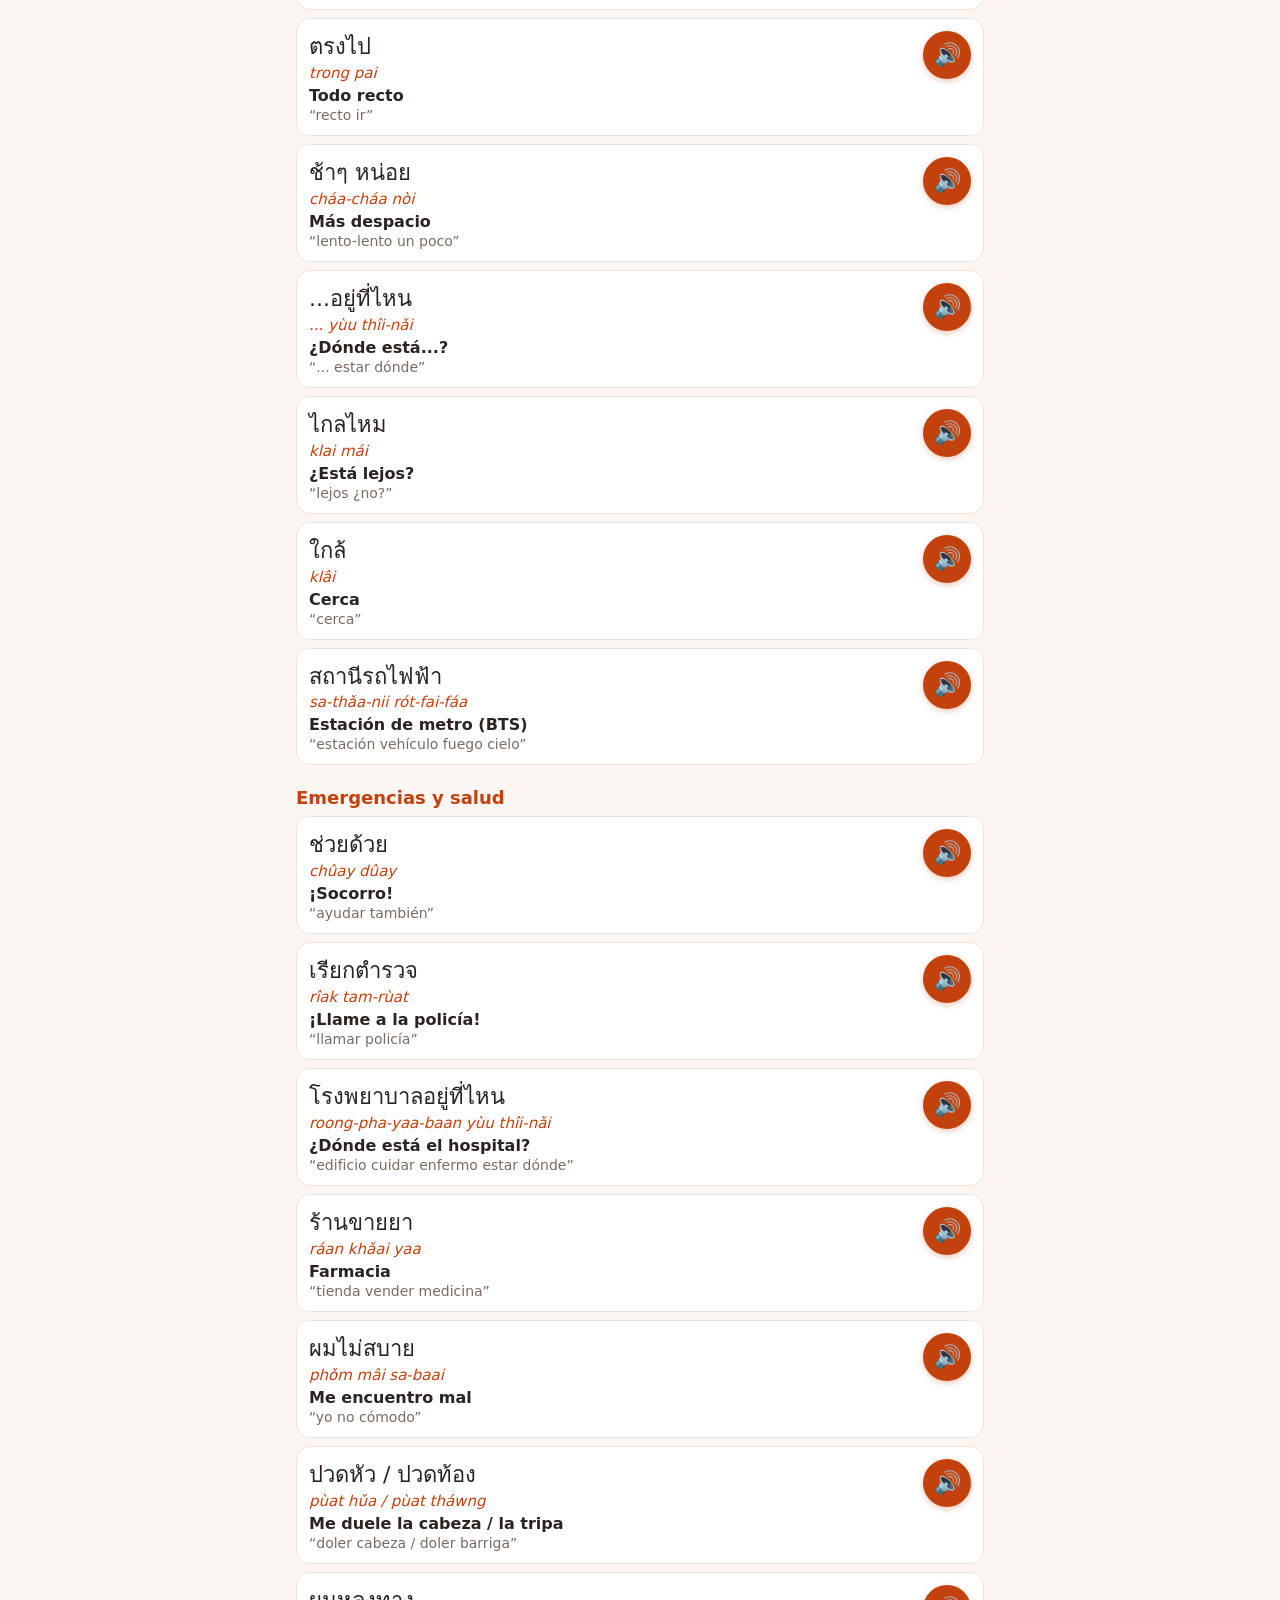
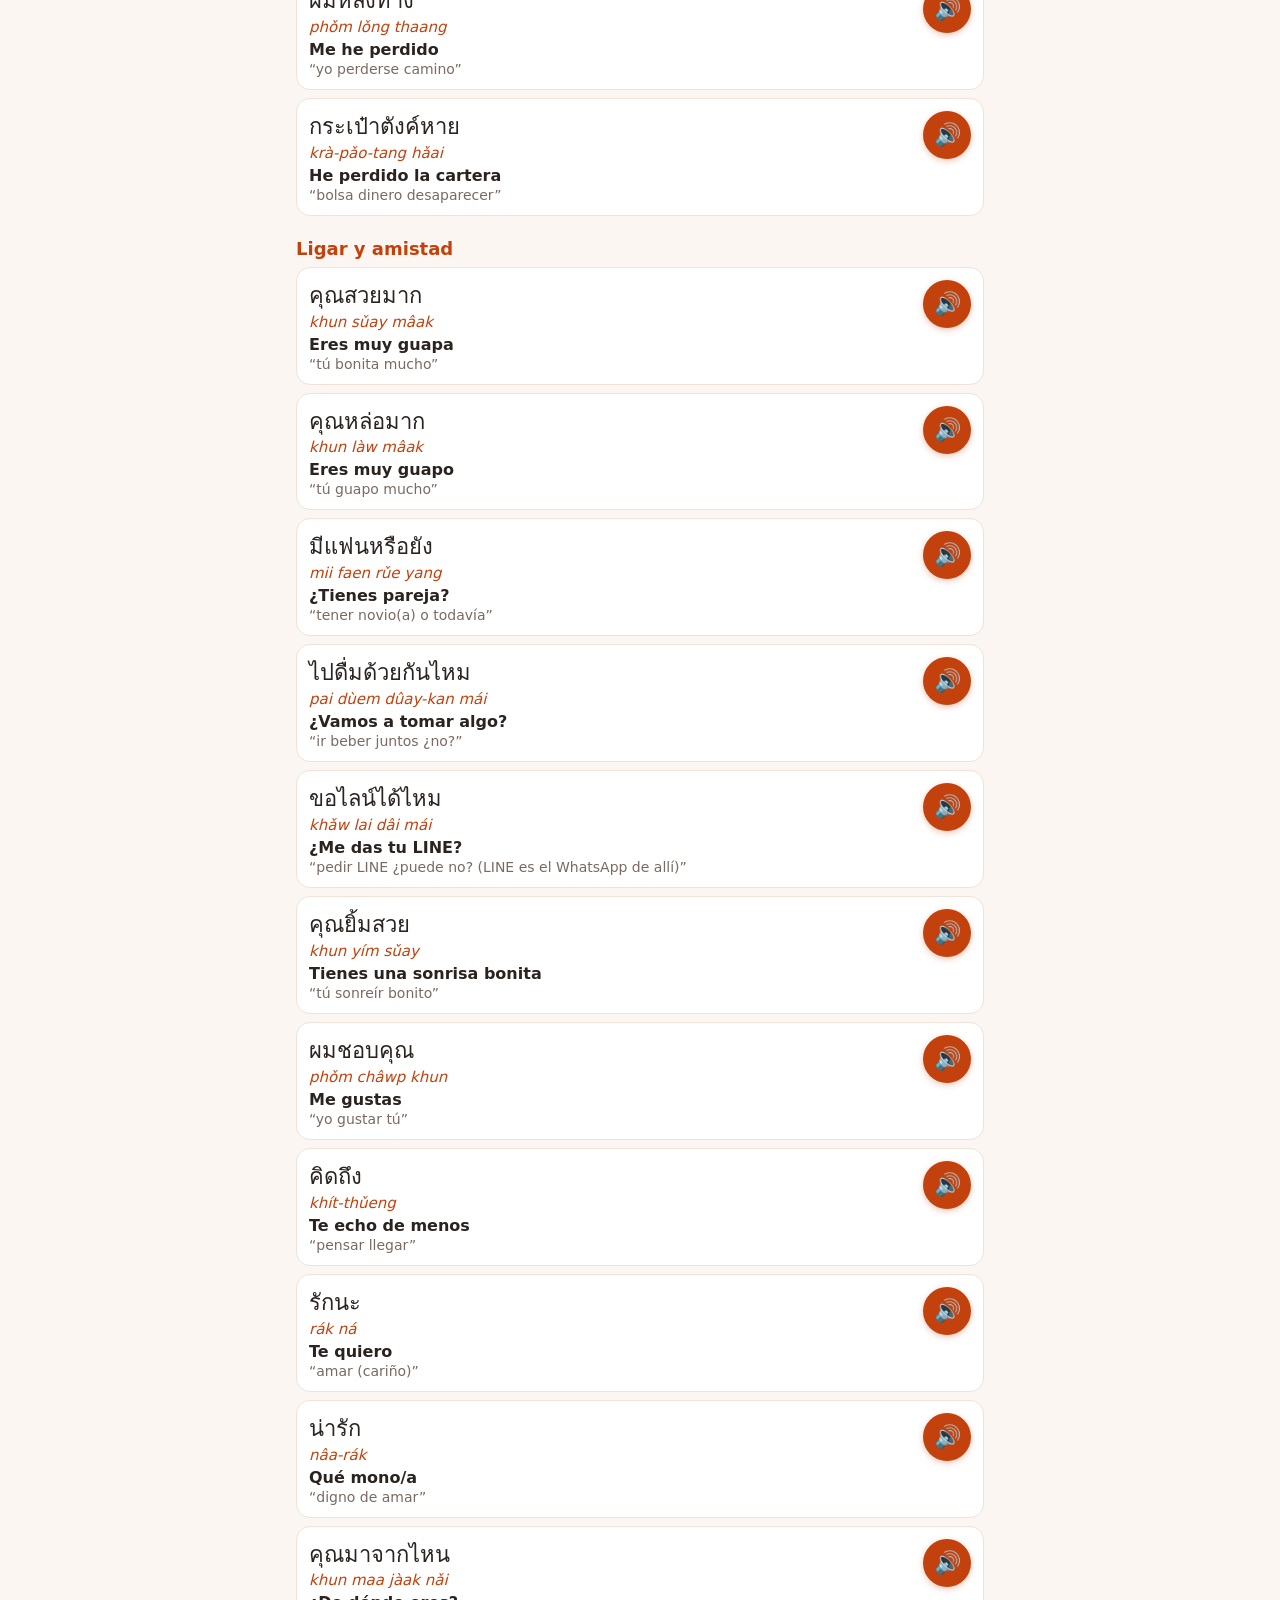
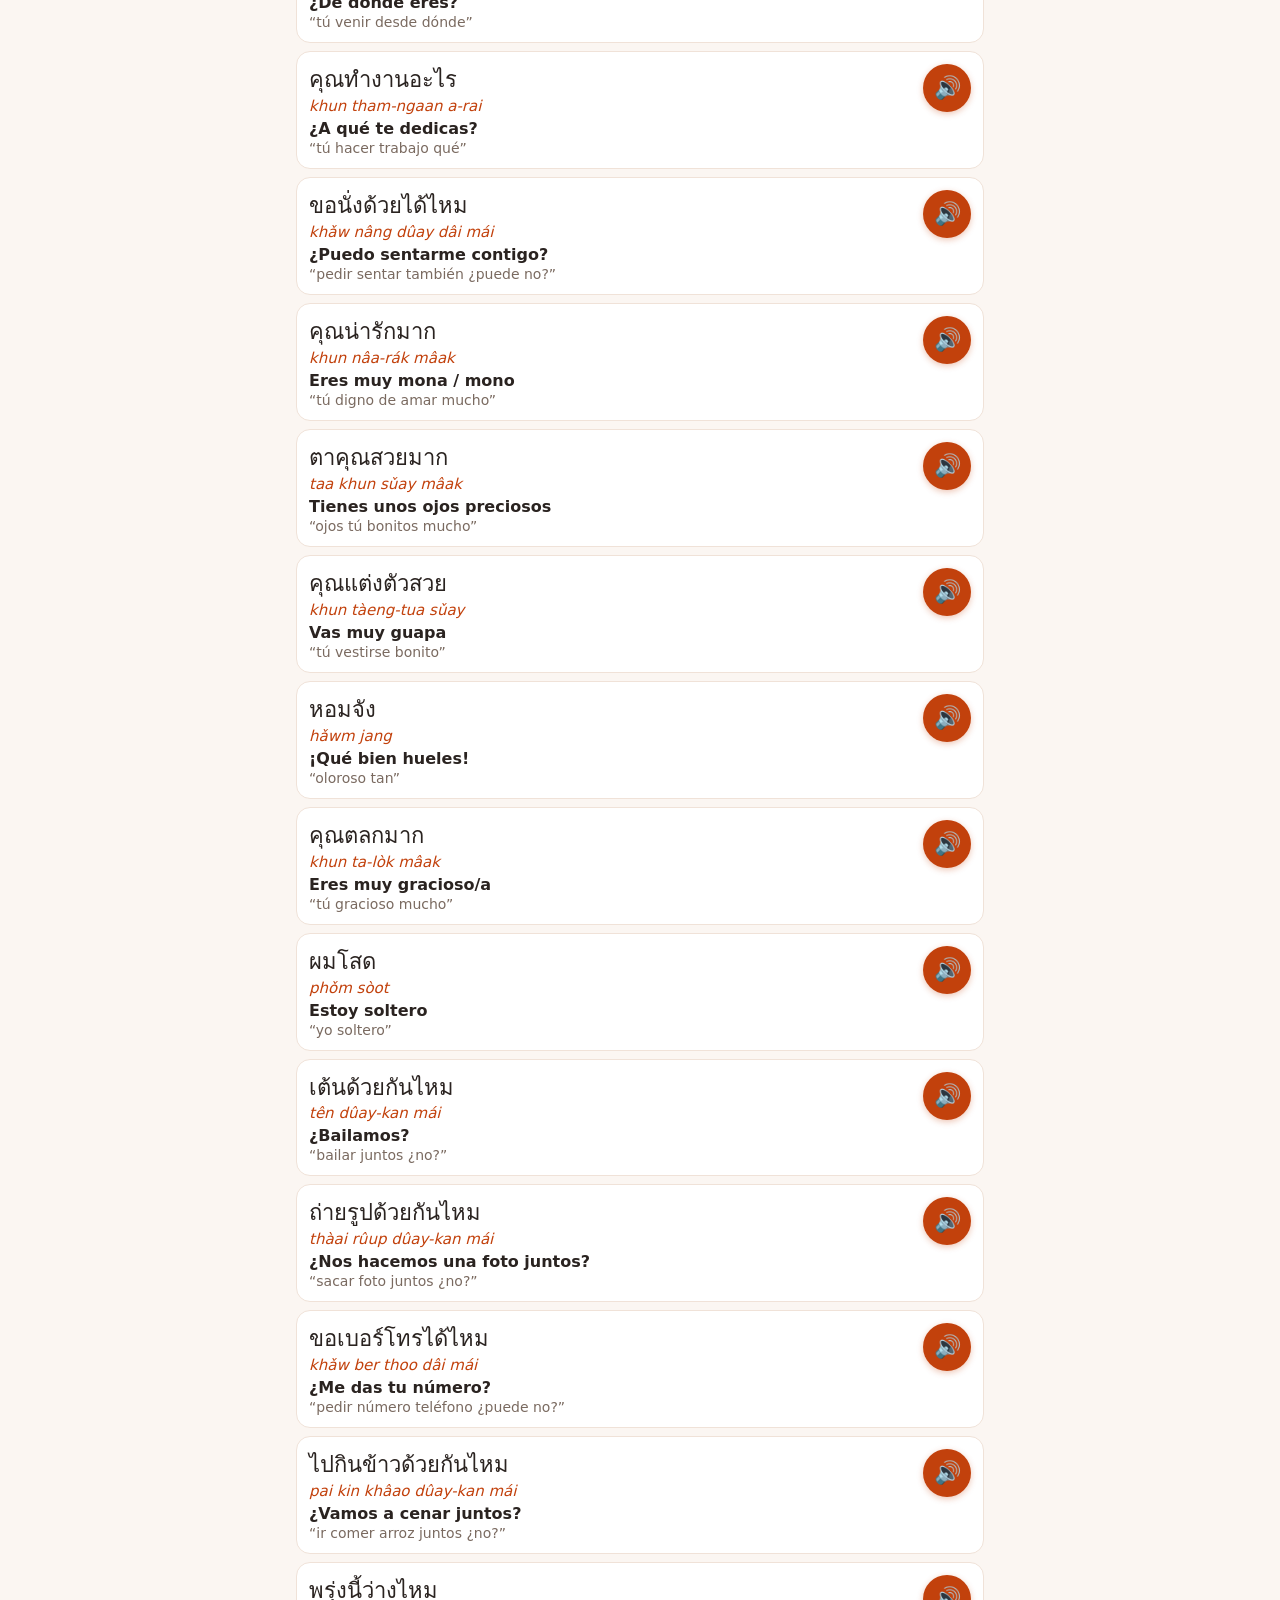
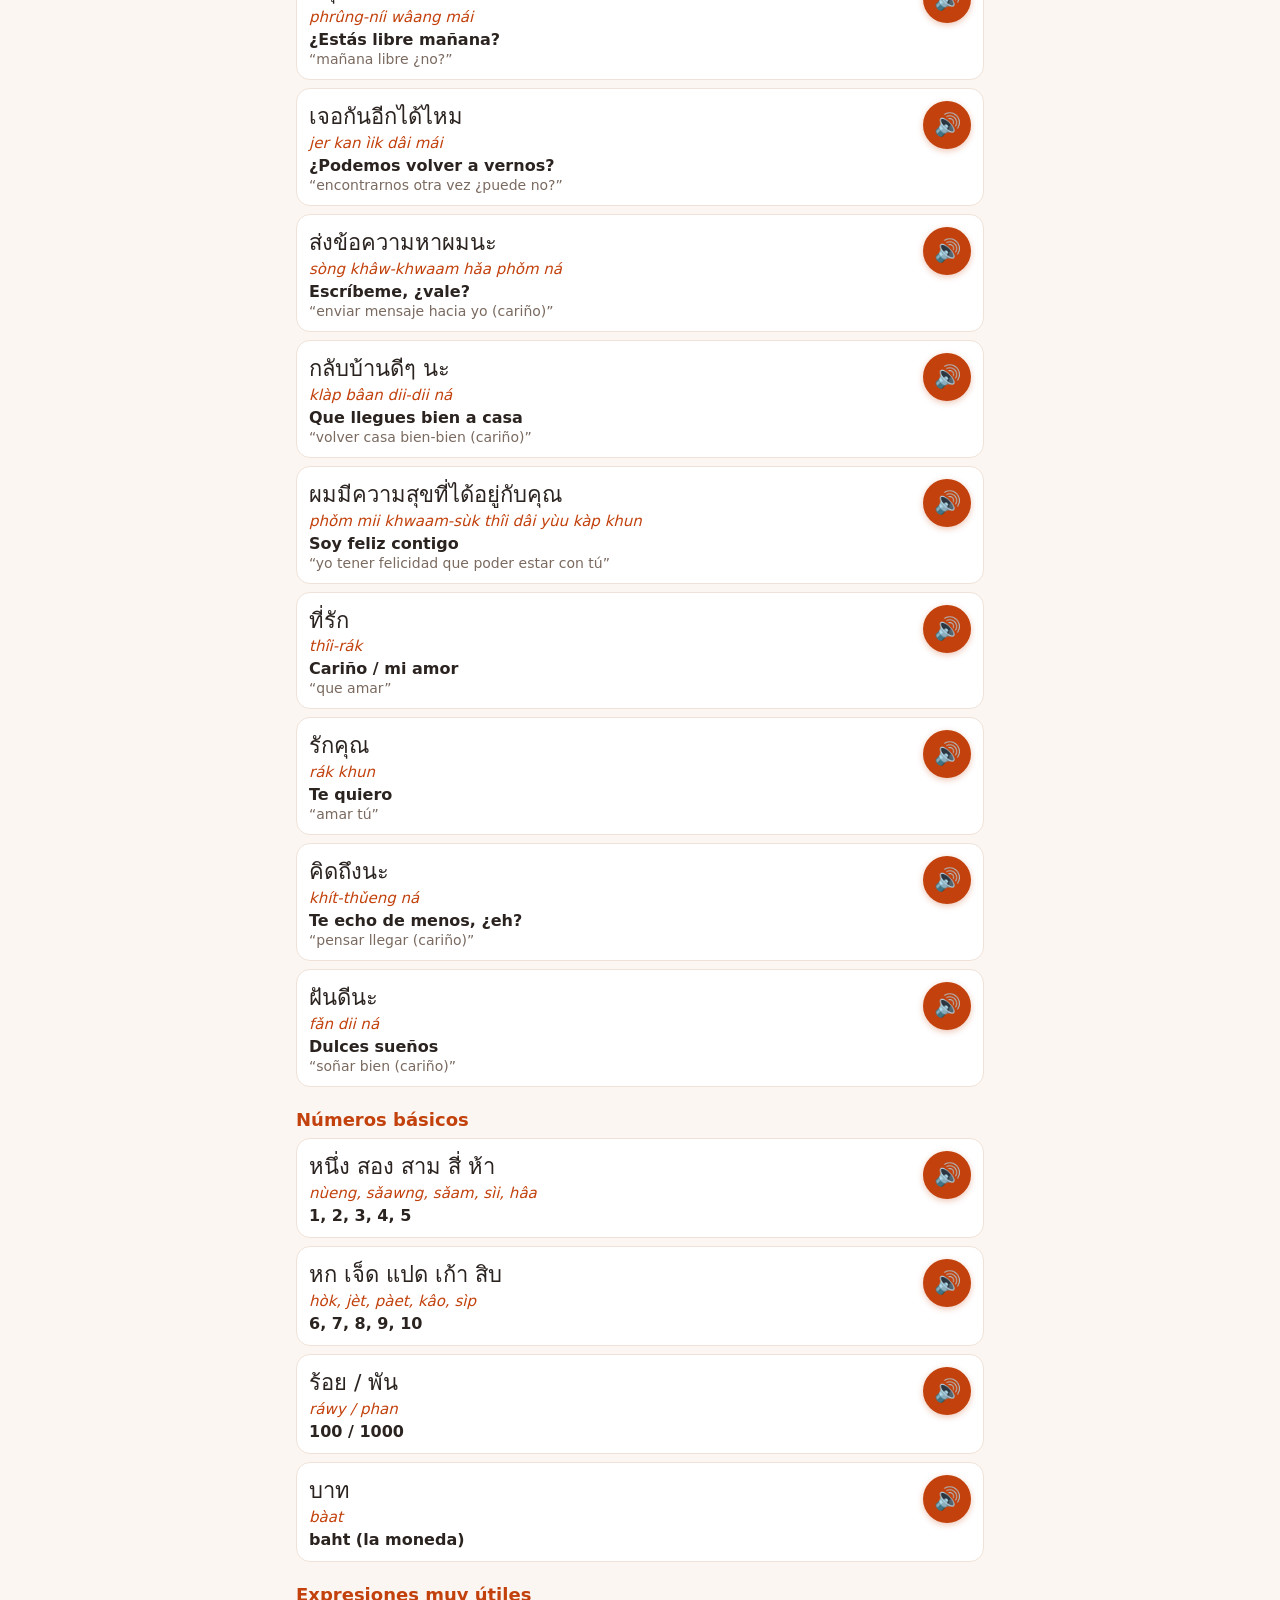
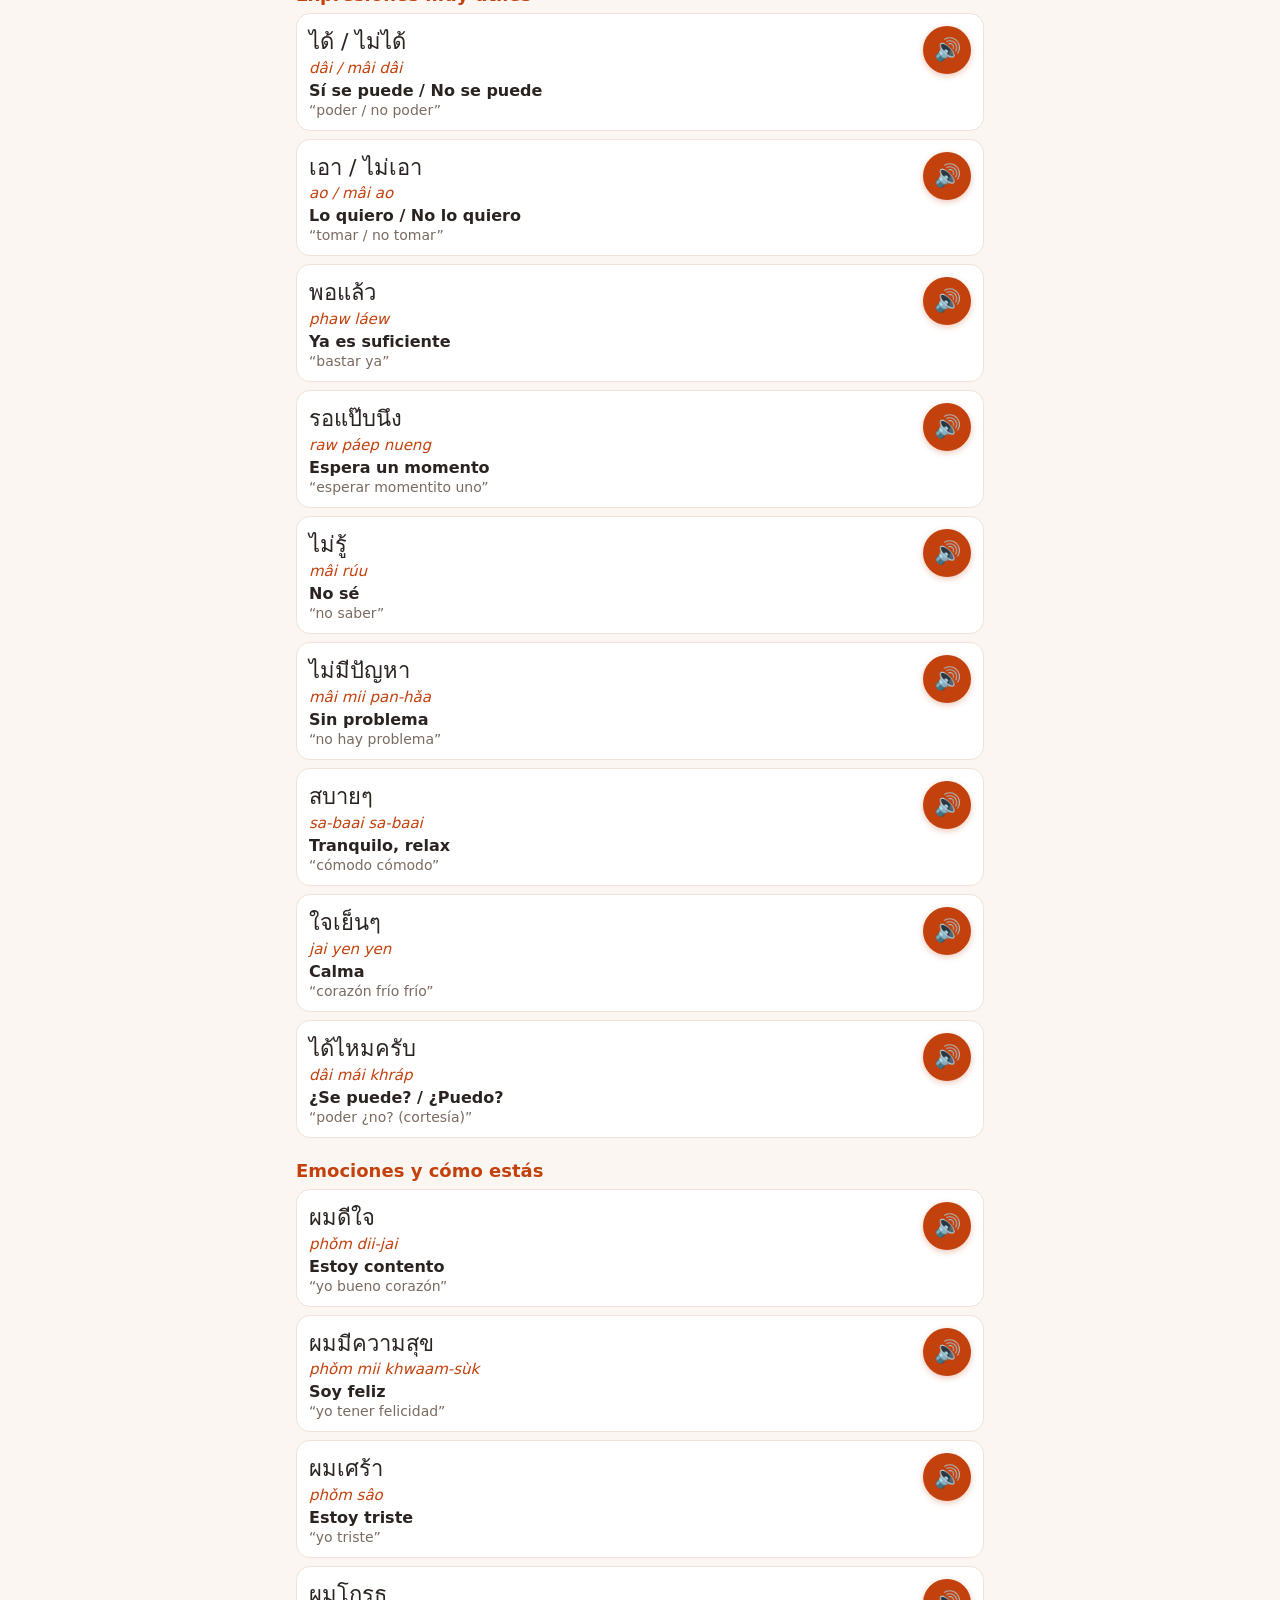
==== commit 1741bd6e: "Frases: añade 7 frases nuevas de la lista de las 20 más útiles Las otras 13 ya estaban en la guía y " ====
--- a/frases.html
+++ b/frases.html
@@ -53,7 +53,7 @@
 <header>
   <div class="tth">ภาษาไทย</div>
   <h1>Frases en tailandés</h1>
-  <p>205 frases · pulsa 🔊 para escucharlas</p>
+  <p>212 frases · pulsa 🔊 para escucharlas</p>
 </header>
 <div class="bar">
   <div class="row">
@@ -70,7 +70,7 @@
 </main>
 <footer>Formato: tailandés · pronunciación · significado · literal<br><a href="./">Abrir la app Sawadee</a></footer>
 <script>
-var DATA = [{"t": "Saludos y cortesía", "r": [["สวัสดีครับ", "sawàt-dii khráp", "Hola / Adiós", "bienestar (cortesía)"], ["สบายดีไหมครับ", "sabaai-dii mái khráp", "¿Cómo estás?", "cómodo bien ¿no? (cortesía)"], ["สบายดีครับ", "sabaai-dii khráp", "Estoy bien", "cómodo bien (cortesía)"], ["แล้วคุณล่ะ", "láew khun lâ", "¿Y tú?", "y tú ¿eh?"], ["วันนี้เป็นยังไงบ้าง", "wan-níi pen yang-ngai bâang", "¿Qué tal tu día?", "día este es cómo un poco"], ["ขอบคุณครับ", "khàwp-khun khráp", "Gracias", "recibir favor (cortesía)"], ["ไม่เป็นไร", "mâi pen rai", "De nada / No pasa nada", "no es nada"], ["ขอโทษครับ", "khǎw-thôot khráp", "Perdón / Disculpe", "pedir castigo"], ["ยินดีที่ได้รู้จัก", "yin-dii thîi dâi rúu-jàk", "Encantado de conocerte", "contento que pude conocer"], ["แล้วเจอกันครับ", "láew jer gan khráp", "Nos vemos", "luego encontrarnos mutuamente"], ["ฝันดี", "fǎn dii", "Buenas noches", "soñar bien"]]}, {"t": "Conversación", "r": [["คุณชื่ออะไร", "khun chûe a-rai", "¿Cómo te llamas?", "tú nombre qué"], ["ผมชื่อฟาเบียน", "phǒm chûe Fabian", "Me llamo Fabián", "yo (hombre) nombre Fabián"], ["ผมมาจากสเปน", "phǒm maa jàak sa-peen", "Soy de España", "yo venir desde España"], ["คุณอายุเท่าไหร่", "khun aa-yú thâo-rài", "¿Cuántos años tienes?", "tú edad cuánto"], ["ผมพูดไทยนิดหน่อย", "phǒm phûut thai nít-nòi", "Hablo un poco de tailandés", "yo hablar tailandés poquito"], ["ไม่เข้าใจครับ", "mâi khâo-jai khráp", "No entiendo", "no entrar corazón"], ["พูดช้าๆ หน่อยได้ไหม", "phûut cháa-cháa nòi dâi mái", "¿Puedes hablar más despacio?", "hablar lento-lento un poco ¿puede no?"], ["อันนี้ภาษาไทยเรียกว่าอะไร", "an-níi phaa-sǎa thai rîak wâa a-rai", "¿Cómo se dice esto en tailandés?", "esto idioma tailandés llamar que qué"], ["ใช่ / ไม่ใช่", "châi / mâi châi", "Sí / No", "correcto / no correcto"], ["จริงเหรอ", "jing rǒe", "¿En serio?", "verdad ¿eh?"], ["เยี่ยมเลย", "yîam loei", "¡Genial!", "excelente del todo"], ["สนุกมาก", "sa-nùk mâak", "Muy divertido", "divertido mucho"]]}, {"t": "Comida y compras", "r": [["อร่อยมาก", "a-ròi mâak", "Está muy rico", "delicioso mucho"], ["ไม่เผ็ด", "mâi phèt", "Sin picante", "no picante"], ["เผ็ดนิดหน่อย", "phèt nít-nòi", "Un poco picante", "picante poquito"], ["เช็คบิลครับ", "chék bin khráp", "La cuenta, por favor", "check bill (cortesía)"], ["เท่าไหร่ครับ", "thâo-rài khráp", "¿Cuánto cuesta?", "cuánto (cortesía)"], ["ลดได้ไหม", "lót dâi mái", "¿Me hace descuento?", "bajar ¿puede no?"], ["แพงไป", "phaeng pai", "Es demasiado caro", "caro pasarse"], ["ห้องน้ำอยู่ที่ไหน", "hâwng-náam yùu thîi-nǎi", "¿Dónde está el baño?", "cuarto agua estar dónde"]]}, {"t": "Restaurante", "r": [["ขอเมนูหน่อย", "khǎw mee-nuu nòi", "¿Me trae la carta?", "pedir menú un poco"], ["ขอน้ำเปล่า", "khǎw náam-plàao", "Agua, por favor", "pedir agua vacía (natural)"], ["ขอเบียร์หนึ่งขวด", "khǎw bia nùeng khùat", "Una cerveza, por favor", "pedir cerveza una botella"], ["ไม่ใส่ผักชี", "mâi sài phàk-chii", "Sin cilantro", "no poner cilantro"], ["ผมแพ้ถั่ว", "phǒm pháe thùa", "Soy alérgico a los cacahuetes", "yo perder-contra cacahuete"], ["กินที่นี่ / กลับบ้าน", "kin thîi-nîi / klàp bâan", "Para tomar aquí / para llevar", "comer aquí / volver casa"], ["อิ่มแล้ว", "ìm láew", "Ya estoy lleno", "lleno ya"], ["ไม่ใส่น้ำแข็ง", "mâi sài náam-khǎeng", "Sin hielo", "no poner agua dura"]]}, {"t": "Hotel", "r": [["ผมจองห้องไว้", "phǒm jawng hâwng wái", "Tengo una reserva", "yo reservar habitación guardado"], ["มีห้องว่างไหม", "mii hâwng wâang mái", "¿Hay habitaciones libres?", "hay habitación vacía ¿no?"], ["คืนละเท่าไหร่", "khuen lá thâo-rài", "¿Cuánto por noche?", "noche cada cuánto"], ["เช็คอิน / เช็คเอาท์กี่โมง", "chék-in / chék-áo kìi moong", "¿A qué hora es el check-in / check-out?", "check-in cuántas horas"], ["รหัสไวไฟคืออะไร", "rá-hàt wai-fai khue a-rai", "¿Cuál es la clave del wifi?", "código wifi es qué"], ["แอร์เสีย", "ae sǐa", "El aire acondicionado no funciona", "aire estropeado"], ["ขอผ้าเช็ดตัวเพิ่ม", "khǎw phâa-chét-tua phôem", "¿Me da más toallas?", "pedir tela secar cuerpo más"], ["ฝากกระเป๋าได้ไหม", "fàak krà-pǎo dâi mái", "¿Puedo dejar la maleta?", "confiar maleta ¿puede no?"]]}, {"t": "Taxi y transporte", "r": [["ไป...ครับ", "pai ... khráp", "A ... por favor", "ir ... (cortesía)"], ["ไปสนามบิน", "pai sa-nǎam-bin", "Al aeropuerto", "ir campo volar"], ["เปิดมิเตอร์ได้ไหม", "pòet mí-toe dâi mái", "¿Puede poner el taxímetro?", "abrir metro ¿puede no?"], ["ไปเท่าไหร่", "pai thâo-rài", "¿Cuánto cuesta ir?", "ir cuánto"], ["จอดตรงนี้", "jàwt trong-níi", "Pare aquí", "aparcar justo aquí"], ["เลี้ยวซ้าย / เลี้ยวขวา", "líao sáai / líao khwǎa", "Gire a la izquierda / derecha", "girar izquierda / derecha"], ["ตรงไป", "trong pai", "Todo recto", "recto ir"], ["ช้าๆ หน่อย", "cháa-cháa nòi", "Más despacio", "lento-lento un poco"], ["...อยู่ที่ไหน", "... yùu thîi-nǎi", "¿Dónde está...?", "... estar dónde"], ["ไกลไหม", "klai mái", "¿Está lejos?", "lejos ¿no?"], ["ใกล้", "klâi", "Cerca", "cerca"], ["สถานีรถไฟฟ้า", "sa-thǎa-nii rót-fai-fáa", "Estación de metro (BTS)", "estación vehículo fuego cielo"]]}, {"t": "Emergencias y salud", "r": [["ช่วยด้วย", "chûay dûay", "¡Socorro!", "ayudar también"], ["เรียกตำรวจ", "rîak tam-rùat", "¡Llame a la policía!", "llamar policía"], ["โรงพยาบาลอยู่ที่ไหน", "roong-pha-yaa-baan yùu thîi-nǎi", "¿Dónde está el hospital?", "edificio cuidar enfermo estar dónde"], ["ร้านขายยา", "ráan khǎai yaa", "Farmacia", "tienda vender medicina"], ["ผมไม่สบาย", "phǒm mâi sa-baai", "Me encuentro mal", "yo no cómodo"], ["ปวดหัว / ปวดท้อง", "pùat hǔa / pùat tháwng", "Me duele la cabeza / la tripa", "doler cabeza / doler barriga"], ["ผมหลงทาง", "phǒm lǒng thaang", "Me he perdido", "yo perderse camino"], ["กระเป๋าตังค์หาย", "krà-pǎo-tang hǎai", "He perdido la cartera", "bolsa dinero desaparecer"]]}, {"t": "Ligar y amistad", "r": [["คุณสวยมาก", "khun sǔay mâak", "Eres muy guapa", "tú bonita mucho"], ["คุณหล่อมาก", "khun làw mâak", "Eres muy guapo", "tú guapo mucho"], ["มีแฟนหรือยัง", "mii faen rǔe yang", "¿Tienes pareja?", "tener novio(a) o todavía"], ["ไปดื่มด้วยกันไหม", "pai dùem dûay-kan mái", "¿Vamos a tomar algo?", "ir beber juntos ¿no?"], ["ขอไลน์ได้ไหม", "khǎw lai dâi mái", "¿Me das tu LINE?", "pedir LINE ¿puede no? (LINE es el WhatsApp de allí)"], ["คุณยิ้มสวย", "khun yím sǔay", "Tienes una sonrisa bonita", "tú sonreír bonito"], ["ผมชอบคุณ", "phǒm châwp khun", "Me gustas", "yo gustar tú"], ["คิดถึง", "khít-thǔeng", "Te echo de menos", "pensar llegar"], ["รักนะ", "rák ná", "Te quiero", "amar (cariño)"], ["น่ารัก", "nâa-rák", "Qué mono/a", "digno de amar"], ["คุณมาจากไหน", "khun maa jàak nǎi", "¿De dónde eres?", "tú venir desde dónde"], ["คุณทำงานอะไร", "khun tham-ngaan a-rai", "¿A qué te dedicas?", "tú hacer trabajo qué"], ["ขอนั่งด้วยได้ไหม", "khǎw nâng dûay dâi mái", "¿Puedo sentarme contigo?", "pedir sentar también ¿puede no?"], ["คุณน่ารักมาก", "khun nâa-rák mâak", "Eres muy mona / mono", "tú digno de amar mucho"], ["ตาคุณสวยมาก", "taa khun sǔay mâak", "Tienes unos ojos preciosos", "ojos tú bonitos mucho"], ["คุณแต่งตัวสวย", "khun tàeng-tua sǔay", "Vas muy guapa", "tú vestirse bonito"], ["หอมจัง", "hǎwm jang", "¡Qué bien hueles!", "oloroso tan"], ["คุณตลกมาก", "khun ta-lòk mâak", "Eres muy gracioso/a", "tú gracioso mucho"], ["ผมโสด", "phǒm sòot", "Estoy soltero", "yo soltero"], ["เต้นด้วยกันไหม", "tên dûay-kan mái", "¿Bailamos?", "bailar juntos ¿no?"], ["ถ่ายรูปด้วยกันไหม", "thàai rûup dûay-kan mái", "¿Nos hacemos una foto juntos?", "sacar foto juntos ¿no?"], ["ขอเบอร์โทรได้ไหม", "khǎw ber thoo dâi mái", "¿Me das tu número?", "pedir número teléfono ¿puede no?"], ["ไปกินข้าวด้วยกันไหม", "pai kin khâao dûay-kan mái", "¿Vamos a cenar juntos?", "ir comer arroz juntos ¿no?"], ["พรุ่งนี้ว่างไหม", "phrûng-níi wâang mái", "¿Estás libre mañana?", "mañana libre ¿no?"], ["เจอกันอีกได้ไหม", "jer kan ìik dâi mái", "¿Podemos volver a vernos?", "encontrarnos otra vez ¿puede no?"], ["ส่งข้อความหาผมนะ", "sòng khâw-khwaam hǎa phǒm ná", "Escríbeme, ¿vale?", "enviar mensaje hacia yo (cariño)"], ["กลับบ้านดีๆ นะ", "klàp bâan dii-dii ná", "Que llegues bien a casa", "volver casa bien-bien (cariño)"], ["ผมมีความสุขที่ได้อยู่กับคุณ", "phǒm mii khwaam-sùk thîi dâi yùu kàp khun", "Soy feliz contigo", "yo tener felicidad que poder estar con tú"], ["ที่รัก", "thîi-rák", "Cariño / mi amor", "que amar"], ["รักคุณ", "rák khun", "Te quiero", "amar tú"], ["คิดถึงนะ", "khít-thǔeng ná", "Te echo de menos, ¿eh?", "pensar llegar (cariño)"], ["ฝันดีนะ", "fǎn dii ná", "Dulces sueños", "soñar bien (cariño)"]]}, {"t": "Números básicos", "r": [["หนึ่ง สอง สาม สี่ ห้า", "nùeng, sǎawng, sǎam, sìi, hâa", "1, 2, 3, 4, 5", ""], ["หก เจ็ด แปด เก้า สิบ", "hòk, jèt, pàet, kâo, sìp", "6, 7, 8, 9, 10", ""], ["ร้อย / พัน", "ráwy / phan", "100 / 1000", ""], ["บาท", "bàat", "baht (la moneda)", ""]]}, {"t": "Expresiones muy útiles", "r": [["ได้ / ไม่ได้", "dâi / mâi dâi", "Sí se puede / No se puede", "poder / no poder"], ["เอา / ไม่เอา", "ao / mâi ao", "Lo quiero / No lo quiero", "tomar / no tomar"], ["พอแล้ว", "phaw láew", "Ya es suficiente", "bastar ya"], ["รอแป๊บนึง", "raw páep nueng", "Espera un momento", "esperar momentito uno"], ["ไม่รู้", "mâi rúu", "No sé", "no saber"], ["ไม่มีปัญหา", "mâi mii pan-hǎa", "Sin problema", "no hay problema"], ["สบายๆ", "sa-baai sa-baai", "Tranquilo, relax", "cómodo cómodo"], ["ใจเย็นๆ", "jai yen yen", "Calma", "corazón frío frío"]]}, {"t": "Emociones y cómo estás", "r": [["ผมดีใจ", "phǒm dii-jai", "Estoy contento", "yo bueno corazón"], ["ผมมีความสุข", "phǒm mii khwaam-sùk", "Soy feliz", "yo tener felicidad"], ["ผมเศร้า", "phǒm sâo", "Estoy triste", "yo triste"], ["ผมโกรธ", "phǒm kròot", "Estoy enfadado", "yo enfadado"], ["ผมเหนื่อย", "phǒm nùeay", "Estoy cansado", "yo cansado"], ["ผมง่วง", "phǒm ngûang", "Tengo sueño", "yo sueño"], ["ผมหิว", "phǒm hǐw", "Tengo hambre", "yo hambre"], ["ผมหิวน้ำ", "phǒm hǐw náam", "Tengo sed", "yo hambre agua"], ["ผมร้อน / ผมหนาว", "phǒm ráwn / phǒm nǎao", "Tengo calor / Tengo frío", "yo caliente / yo frío"], ["ผมเบื่อ", "phǒm bùea", "Estoy aburrido", "yo aburrido"], ["ผมตื่นเต้น", "phǒm tùen-tên", "Estoy emocionado / nervioso", "yo despertar-saltar"], ["ผมกลัว", "phǒm klua", "Tengo miedo", "yo miedo"], ["ผมเครียด", "phǒm khrîat", "Estoy estresado", "yo estrés"], ["ผมเหงา", "phǒm ngǎo", "Me siento solo", "yo solitario"], ["ผมเขิน", "phǒm khǒen", "Me da vergüenza (me sonrojo)", "yo tímido"], ["ผมเมา", "phǒm mao", "Estoy borracho", "yo borracho"], ["ผมอิ่ม", "phǒm ìm", "Estoy lleno", "yo lleno"], ["ผมสบายดี", "phǒm sa-baai dii", "Estoy bien", "yo cómodo bien"], ["ไม่เป็นไร ไม่ต้องห่วง", "mâi pen rai, mâi tâwng hùang", "No pasa nada, no te preocupes", "no es nada, no deber preocupar"], ["คุณโอเคไหม", "khun oo-khee mái", "¿Estás bien?", "tú ok ¿no?"]]}, {"t": "Animales", "r": [["หมา", "mǎa", "Perro", "perro"], ["แมว", "maew", "Gato", "gato"], ["ช้าง", "cháang", "Elefante (símbolo de Tailandia)", "elefante"], ["ลิง", "ling", "Mono", "mono"], ["นก", "nók", "Pájaro", "pájaro"], ["ปลา", "plaa", "Pez / pescado", "pez"], ["ไก่", "kài", "Pollo / gallina", "gallina"], ["หมู", "mǔu", "Cerdo", "cerdo"], ["วัว", "wua", "Vaca", "vaca"], ["ม้า", "máa", "Caballo", "caballo"], ["เสือ", "sǔea", "Tigre", "tigre"], ["งู", "nguu", "Serpiente", "serpiente"], ["จิ้งจก", "jîng-jòk", "Lagartija (las de las paredes)", "lagartija"], ["ตุ๊กแก", "túk-kae", "Geco (el que grita \"to-kay\")", "geco"], ["ยุง", "yung", "Mosquito", "mosquito"], ["เต่า", "tào", "Tortuga", "tortuga"], ["กุ้ง", "kûng", "Gamba", "gamba"], ["ปู", "puu", "Cangrejo", "cangrejo"], ["หมึก", "mùek", "Calamar", "tinta"], ["ผีเสื้อ", "phǐi-sûea", "Mariposa", "fantasma camisa"]]}, {"t": "Colores", "r": [["สีแดง", "sǐi daeng", "Rojo", "color rojo"], ["สีน้ำเงิน", "sǐi náam-ngoen", "Azul", "color agua plata"], ["สีฟ้า", "sǐi fáa", "Azul claro", "color cielo"], ["สีเขียว", "sǐi khǐao", "Verde", "color verde"], ["สีเหลือง", "sǐi lǔeang", "Amarillo", "color amarillo"], ["สีส้ม", "sǐi sôm", "Naranja", "color naranja"], ["สีชมพู", "sǐi chom-puu", "Rosa", "color rosa"], ["สีม่วง", "sǐi mûang", "Morado", "color morado"], ["สีดำ", "sǐi dam", "Negro", "color negro"], ["สีขาว", "sǐi khǎao", "Blanco", "color blanco"], ["สีน้ำตาล", "sǐi náam-taan", "Marrón", "color agua azúcar"], ["สีเทา", "sǐi thao", "Gris", "color ceniza"]]}, {"t": "Familia y personas", "r": [["พ่อ / แม่", "phâw / mâe", "Padre / madre", "padre / madre"], ["พี่", "phîi", "Hermano/a mayor (y forma de llamar a alguien mayor)", "mayor"], ["น้อง", "náwng", "Hermano/a menor (y forma de llamar a alguien más joven)", "menor"], ["ลูก", "lûuk", "Hijo / hija", "hijo"], ["ปู่ ย่า / ตา ยาย", "pùu yâa / taa yaai", "Abuelos (paternos / maternos)", "abuelo abuela"], ["สามี / ภรรยา", "sǎa-mii / phan-ra-yaa", "Marido / esposa", "marido / esposa"], ["แฟน", "faen", "Novio/a, pareja", "pareja"], ["เพื่อน", "phûean", "Amigo/a", "amigo"], ["ผู้ชาย / ผู้หญิง", "phûu-chaai / phûu-yǐng", "Hombre / mujer", "persona macho / persona hembra"], ["เด็ก", "dèk", "Niño/a", "niño"], ["ครอบครัว", "khrâwp-khrua", "Familia", "familia"]]}, {"t": "Tiempo y clima", "r": [["วันนี้ / พรุ่งนี้ / เมื่อวาน", "wan-níi / phrûng-níi / mûea-waan", "Hoy / mañana / ayer", "día este / mañana / cuando ayer"], ["ตอนเช้า / ตอนเย็น / ตอนกลางคืน", "tawn cháo / tawn yen / tawn klaang-khuen", "Por la mañana / tarde / noche", "momento mañana / fresco / medio noche"], ["ตอนนี้", "tawn-níi", "Ahora", "momento este"], ["กี่โมงแล้ว", "kìi moong láew", "¿Qué hora es?", "cuántas horas ya"], ["อากาศร้อนมาก", "aa-kàat ráwn mâak", "Hace mucho calor", "aire caliente mucho"], ["อากาศดี", "aa-kàat dii", "Hace buen tiempo", "aire bueno"], ["ฝนตก", "fǒn tòk", "Está lloviendo", "lluvia caer"], ["แดดแรง", "dàet raeng", "El sol pega fuerte", "sol fuerte"], ["หนาว", "nǎao", "Hace frío", "frío"], ["ลมแรง", "lom raeng", "Hace mucho viento", "viento fuerte"]]}, {"t": "Partículas finales (palabras cortas al final de la frase)", "r": [["ครับ", "khráp", "Cortesía (lo dice el hombre)", "", ["ขอบคุณครับ", "khàwp-khun khráp", "Gracias"]], ["ค่ะ / คะ", "khâ / khá", "Cortesía (mujer). ค่ะ al afirmar, คะ al preguntar", "", ["สบายดีไหมคะ", "sabaai-dii mái khá", "¿Cómo estás?"]], ["ฮะ / งับ", "há / ngáp", "Versión informal y mona de ครับ, entre amigos", "", ["โอเคงับ", "oo-khee ngáp", "¡Vale!"]], ["ครับผม", "khráp phǒm", "\"Sí, señor\", muy educado", "", ["ครับผม", "khráp phǒm", "Entendido"]], ["นะ", "ná", "Suaviza la frase, como \"¿vale?\" o \"eh\"", "", ["รอนะ", "raw ná", "Espera, ¿vale?"]], ["นะครับ", "ná khráp", "Suave y educado a la vez", "", ["ขอบคุณนะครับ", "khàwp-khun ná khráp", "Muchas gracias, de verdad"]], ["จ้ะ / จ้า", "jâ / jâa", "Cariñoso, alegre. Muy usado con amigos y pareja", "", ["ได้จ้า", "dâi jâa", "¡Claro que sí!"]], ["ไหม / มั้ย", "mái", "Convierte la frase en pregunta de sí o no (มั้ย es la forma hablada)", "", ["หิวไหม", "hǐw mái", "¿Tienes hambre?"]], ["ป่ะ", "pà", "\"¿O qué?\", pregunta muy coloquial", "", ["ไปป่ะ", "pai pà", "¿Vamos o qué?"]], ["เหรอ / หรอ", "rǒe", "\"¿Ah sí?\", sorpresa o confirmación", "", ["จริงเหรอ", "jing rǒe", "¿En serio?"]], ["ล่ะ", "lâ", "\"¿Y...?\", para devolver la pregunta", "", ["แล้วคุณล่ะ", "láew khun lâ", "¿Y tú?"]], ["เนอะ", "nóe", "\"¿Verdad que sí?\", buscando complicidad", "", ["อร่อยเนอะ", "a-ròi nóe", "Está rico, ¿verdad?"]], ["สิ", "sì", "Anima o insiste: \"¡venga!\"", "", ["ลองสิ", "lawng sì", "¡Pruébalo!"]], ["เถอะ", "thòe", "Sugerencia: \"venga, vamos a...\"", "", ["ไปเถอะ", "pai thòe", "Venga, vámonos"]], ["เลย", "loei", "\"Ya\", \"del todo\", \"directamente\"", "", ["ไปเลย", "pai loei", "¡Vamos ya!"]], ["ด้วย", "dûay", "\"Por favor\" en peticiones, o \"también\"", "", ["เช็คบิลด้วย", "chék bin dûay", "La cuenta, por favor"]], ["หน่อย", "nòi", "\"Un poquito\", suaviza una petición", "", ["ขอน้ำหน่อย", "khǎw náam nòi", "¿Me das agua?"]], ["จัง", "jang", "\"¡Qué...!\", da emoción", "", ["น่ารักจัง", "nâa-rák jang", "¡Qué mono!"]], ["แล้ว", "láew", "\"Ya\" (algo ya ha pasado)", "", ["กินแล้ว", "kin láew", "Ya he comido"]], ["ก็ได้", "kâw dâi", "\"Vale, como quieras\"", "", ["อันนี้ก็ได้", "an-níi kâw dâi", "Este mismo vale"]], ["ว่าไง", "wâa ngai", "\"¿Qué pasa?\", \"¿qué tal?\" muy informal", "", ["ว่าไงครับ", "wâa ngai khráp", "¿Qué tal?"]]]}];
+var DATA = [{"t": "Saludos y cortesía", "r": [["สวัสดีครับ", "sawàt-dii khráp", "Hola / Adiós", "bienestar (cortesía)"], ["สบายดีไหมครับ", "sabaai-dii mái khráp", "¿Cómo estás?", "cómodo bien ¿no? (cortesía)"], ["สบายดีครับ", "sabaai-dii khráp", "Estoy bien", "cómodo bien (cortesía)"], ["แล้วคุณล่ะ", "láew khun lâ", "¿Y tú?", "y tú ¿eh?"], ["วันนี้เป็นยังไงบ้าง", "wan-níi pen yang-ngai bâang", "¿Qué tal tu día?", "día este es cómo un poco"], ["ขอบคุณครับ", "khàwp-khun khráp", "Gracias", "recibir favor (cortesía)"], ["ไม่เป็นไร", "mâi pen rai", "De nada / No pasa nada", "no es nada"], ["ขอโทษครับ", "khǎw-thôot khráp", "Perdón / Disculpe", "pedir castigo"], ["ยินดีที่ได้รู้จัก", "yin-dii thîi dâi rúu-jàk", "Encantado de conocerte", "contento que pude conocer"], ["แล้วเจอกันครับ", "láew jer gan khráp", "Nos vemos", "luego encontrarnos mutuamente"], ["ฝันดี", "fǎn dii", "Buenas noches", "soñar bien"]]}, {"t": "Conversación", "r": [["คุณชื่ออะไร", "khun chûe a-rai", "¿Cómo te llamas?", "tú nombre qué"], ["ผมชื่อฟาเบียน", "phǒm chûe Fabian", "Me llamo Fabián", "yo (hombre) nombre Fabián"], ["ผมมาจากสเปน", "phǒm maa jàak sa-peen", "Soy de España", "yo venir desde España"], ["คุณอายุเท่าไหร่", "khun aa-yú thâo-rài", "¿Cuántos años tienes?", "tú edad cuánto"], ["ผมพูดไทยนิดหน่อย", "phǒm phûut thai nít-nòi", "Hablo un poco de tailandés", "yo hablar tailandés poquito"], ["ไม่เข้าใจครับ", "mâi khâo-jai khráp", "No entiendo", "no entrar corazón"], ["พูดช้าๆ หน่อยได้ไหม", "phûut cháa-cháa nòi dâi mái", "¿Puedes hablar más despacio?", "hablar lento-lento un poco ¿puede no?"], ["อันนี้ภาษาไทยเรียกว่าอะไร", "an-níi phaa-sǎa thai rîak wâa a-rai", "¿Cómo se dice esto en tailandés?", "esto idioma tailandés llamar que qué"], ["ใช่ / ไม่ใช่", "châi / mâi châi", "Sí / No", "correcto / no correcto"], ["จริงเหรอ", "jing rǒe", "¿En serio?", "verdad ¿eh?"], ["เยี่ยมเลย", "yîam loei", "¡Genial!", "excelente del todo"], ["สนุกมาก", "sa-nùk mâak", "Muy divertido", "divertido mucho"], ["เป็นไงบ้างครับ", "pen ngai bâang khráp", "¿Qué tal? / ¿Cómo va?", "es cómo un poco (cortesía)"], ["กินข้าวหรือยังครับ", "kin khâao rǔe yang khráp", "¿Has comido ya? (saludo típico)", "comer arroz o todavía (cortesía)"], ["ไปไหนครับ", "pai nǎi khráp", "¿A dónde vas?", "ir dónde (cortesía)"], ["ทำอะไรอยู่ครับ", "tham a-rai yùu khráp", "¿Qué estás haciendo?", "hacer qué estar (cortesía)"]]}, {"t": "Comida y compras", "r": [["อร่อยมาก", "a-ròi mâak", "Está muy rico", "delicioso mucho"], ["ไม่เผ็ด", "mâi phèt", "Sin picante", "no picante"], ["เผ็ดนิดหน่อย", "phèt nít-nòi", "Un poco picante", "picante poquito"], ["เช็คบิลครับ", "chék bin khráp", "La cuenta, por favor", "check bill (cortesía)"], ["เท่าไหร่ครับ", "thâo-rài khráp", "¿Cuánto cuesta?", "cuánto (cortesía)"], ["ลดได้ไหม", "lót dâi mái", "¿Me hace descuento?", "bajar ¿puede no?"], ["แพงไป", "phaeng pai", "Es demasiado caro", "caro pasarse"], ["ห้องน้ำอยู่ที่ไหน", "hâwng-náam yùu thîi-nǎi", "¿Dónde está el baño?", "cuarto agua estar dónde"], ["อันนี้เท่าไหร่ครับ", "an-níi thâo-rài khráp", "¿Cuánto cuesta esto?", "esto cuánto (cortesía)"], ["เอาอันนี้ครับ", "ao an-níi khráp", "Me llevo este", "tomar esto (cortesía)"]]}, {"t": "Restaurante", "r": [["ขอเมนูหน่อย", "khǎw mee-nuu nòi", "¿Me trae la carta?", "pedir menú un poco"], ["ขอน้ำเปล่า", "khǎw náam-plàao", "Agua, por favor", "pedir agua vacía (natural)"], ["ขอเบียร์หนึ่งขวด", "khǎw bia nùeng khùat", "Una cerveza, por favor", "pedir cerveza una botella"], ["ไม่ใส่ผักชี", "mâi sài phàk-chii", "Sin cilantro", "no poner cilantro"], ["ผมแพ้ถั่ว", "phǒm pháe thùa", "Soy alérgico a los cacahuetes", "yo perder-contra cacahuete"], ["กินที่นี่ / กลับบ้าน", "kin thîi-nîi / klàp bâan", "Para tomar aquí / para llevar", "comer aquí / volver casa"], ["อิ่มแล้ว", "ìm láew", "Ya estoy lleno", "lleno ya"], ["ไม่ใส่น้ำแข็ง", "mâi sài náam-khǎeng", "Sin hielo", "no poner agua dura"]]}, {"t": "Hotel", "r": [["ผมจองห้องไว้", "phǒm jawng hâwng wái", "Tengo una reserva", "yo reservar habitación guardado"], ["มีห้องว่างไหม", "mii hâwng wâang mái", "¿Hay habitaciones libres?", "hay habitación vacía ¿no?"], ["คืนละเท่าไหร่", "khuen lá thâo-rài", "¿Cuánto por noche?", "noche cada cuánto"], ["เช็คอิน / เช็คเอาท์กี่โมง", "chék-in / chék-áo kìi moong", "¿A qué hora es el check-in / check-out?", "check-in cuántas horas"], ["รหัสไวไฟคืออะไร", "rá-hàt wai-fai khue a-rai", "¿Cuál es la clave del wifi?", "código wifi es qué"], ["แอร์เสีย", "ae sǐa", "El aire acondicionado no funciona", "aire estropeado"], ["ขอผ้าเช็ดตัวเพิ่ม", "khǎw phâa-chét-tua phôem", "¿Me da más toallas?", "pedir tela secar cuerpo más"], ["ฝากกระเป๋าได้ไหม", "fàak krà-pǎo dâi mái", "¿Puedo dejar la maleta?", "confiar maleta ¿puede no?"]]}, {"t": "Taxi y transporte", "r": [["ไป...ครับ", "pai ... khráp", "A ... por favor", "ir ... (cortesía)"], ["ไปสนามบิน", "pai sa-nǎam-bin", "Al aeropuerto", "ir campo volar"], ["เปิดมิเตอร์ได้ไหม", "pòet mí-toe dâi mái", "¿Puede poner el taxímetro?", "abrir metro ¿puede no?"], ["ไปเท่าไหร่", "pai thâo-rài", "¿Cuánto cuesta ir?", "ir cuánto"], ["จอดตรงนี้", "jàwt trong-níi", "Pare aquí", "aparcar justo aquí"], ["เลี้ยวซ้าย / เลี้ยวขวา", "líao sáai / líao khwǎa", "Gire a la izquierda / derecha", "girar izquierda / derecha"], ["ตรงไป", "trong pai", "Todo recto", "recto ir"], ["ช้าๆ หน่อย", "cháa-cháa nòi", "Más despacio", "lento-lento un poco"], ["...อยู่ที่ไหน", "... yùu thîi-nǎi", "¿Dónde está...?", "... estar dónde"], ["ไกลไหม", "klai mái", "¿Está lejos?", "lejos ¿no?"], ["ใกล้", "klâi", "Cerca", "cerca"], ["สถานีรถไฟฟ้า", "sa-thǎa-nii rót-fai-fáa", "Estación de metro (BTS)", "estación vehículo fuego cielo"]]}, {"t": "Emergencias y salud", "r": [["ช่วยด้วย", "chûay dûay", "¡Socorro!", "ayudar también"], ["เรียกตำรวจ", "rîak tam-rùat", "¡Llame a la policía!", "llamar policía"], ["โรงพยาบาลอยู่ที่ไหน", "roong-pha-yaa-baan yùu thîi-nǎi", "¿Dónde está el hospital?", "edificio cuidar enfermo estar dónde"], ["ร้านขายยา", "ráan khǎai yaa", "Farmacia", "tienda vender medicina"], ["ผมไม่สบาย", "phǒm mâi sa-baai", "Me encuentro mal", "yo no cómodo"], ["ปวดหัว / ปวดท้อง", "pùat hǔa / pùat tháwng", "Me duele la cabeza / la tripa", "doler cabeza / doler barriga"], ["ผมหลงทาง", "phǒm lǒng thaang", "Me he perdido", "yo perderse camino"], ["กระเป๋าตังค์หาย", "krà-pǎo-tang hǎai", "He perdido la cartera", "bolsa dinero desaparecer"]]}, {"t": "Ligar y amistad", "r": [["คุณสวยมาก", "khun sǔay mâak", "Eres muy guapa", "tú bonita mucho"], ["คุณหล่อมาก", "khun làw mâak", "Eres muy guapo", "tú guapo mucho"], ["มีแฟนหรือยัง", "mii faen rǔe yang", "¿Tienes pareja?", "tener novio(a) o todavía"], ["ไปดื่มด้วยกันไหม", "pai dùem dûay-kan mái", "¿Vamos a tomar algo?", "ir beber juntos ¿no?"], ["ขอไลน์ได้ไหม", "khǎw lai dâi mái", "¿Me das tu LINE?", "pedir LINE ¿puede no? (LINE es el WhatsApp de allí)"], ["คุณยิ้มสวย", "khun yím sǔay", "Tienes una sonrisa bonita", "tú sonreír bonito"], ["ผมชอบคุณ", "phǒm châwp khun", "Me gustas", "yo gustar tú"], ["คิดถึง", "khít-thǔeng", "Te echo de menos", "pensar llegar"], ["รักนะ", "rák ná", "Te quiero", "amar (cariño)"], ["น่ารัก", "nâa-rák", "Qué mono/a", "digno de amar"], ["คุณมาจากไหน", "khun maa jàak nǎi", "¿De dónde eres?", "tú venir desde dónde"], ["คุณทำงานอะไร", "khun tham-ngaan a-rai", "¿A qué te dedicas?", "tú hacer trabajo qué"], ["ขอนั่งด้วยได้ไหม", "khǎw nâng dûay dâi mái", "¿Puedo sentarme contigo?", "pedir sentar también ¿puede no?"], ["คุณน่ารักมาก", "khun nâa-rák mâak", "Eres muy mona / mono", "tú digno de amar mucho"], ["ตาคุณสวยมาก", "taa khun sǔay mâak", "Tienes unos ojos preciosos", "ojos tú bonitos mucho"], ["คุณแต่งตัวสวย", "khun tàeng-tua sǔay", "Vas muy guapa", "tú vestirse bonito"], ["หอมจัง", "hǎwm jang", "¡Qué bien hueles!", "oloroso tan"], ["คุณตลกมาก", "khun ta-lòk mâak", "Eres muy gracioso/a", "tú gracioso mucho"], ["ผมโสด", "phǒm sòot", "Estoy soltero", "yo soltero"], ["เต้นด้วยกันไหม", "tên dûay-kan mái", "¿Bailamos?", "bailar juntos ¿no?"], ["ถ่ายรูปด้วยกันไหม", "thàai rûup dûay-kan mái", "¿Nos hacemos una foto juntos?", "sacar foto juntos ¿no?"], ["ขอเบอร์โทรได้ไหม", "khǎw ber thoo dâi mái", "¿Me das tu número?", "pedir número teléfono ¿puede no?"], ["ไปกินข้าวด้วยกันไหม", "pai kin khâao dûay-kan mái", "¿Vamos a cenar juntos?", "ir comer arroz juntos ¿no?"], ["พรุ่งนี้ว่างไหม", "phrûng-níi wâang mái", "¿Estás libre mañana?", "mañana libre ¿no?"], ["เจอกันอีกได้ไหม", "jer kan ìik dâi mái", "¿Podemos volver a vernos?", "encontrarnos otra vez ¿puede no?"], ["ส่งข้อความหาผมนะ", "sòng khâw-khwaam hǎa phǒm ná", "Escríbeme, ¿vale?", "enviar mensaje hacia yo (cariño)"], ["กลับบ้านดีๆ นะ", "klàp bâan dii-dii ná", "Que llegues bien a casa", "volver casa bien-bien (cariño)"], ["ผมมีความสุขที่ได้อยู่กับคุณ", "phǒm mii khwaam-sùk thîi dâi yùu kàp khun", "Soy feliz contigo", "yo tener felicidad que poder estar con tú"], ["ที่รัก", "thîi-rák", "Cariño / mi amor", "que amar"], ["รักคุณ", "rák khun", "Te quiero", "amar tú"], ["คิดถึงนะ", "khít-thǔeng ná", "Te echo de menos, ¿eh?", "pensar llegar (cariño)"], ["ฝันดีนะ", "fǎn dii ná", "Dulces sueños", "soñar bien (cariño)"]]}, {"t": "Números básicos", "r": [["หนึ่ง สอง สาม สี่ ห้า", "nùeng, sǎawng, sǎam, sìi, hâa", "1, 2, 3, 4, 5", ""], ["หก เจ็ด แปด เก้า สิบ", "hòk, jèt, pàet, kâo, sìp", "6, 7, 8, 9, 10", ""], ["ร้อย / พัน", "ráwy / phan", "100 / 1000", ""], ["บาท", "bàat", "baht (la moneda)", ""]]}, {"t": "Expresiones muy útiles", "r": [["ได้ / ไม่ได้", "dâi / mâi dâi", "Sí se puede / No se puede", "poder / no poder"], ["เอา / ไม่เอา", "ao / mâi ao", "Lo quiero / No lo quiero", "tomar / no tomar"], ["พอแล้ว", "phaw láew", "Ya es suficiente", "bastar ya"], ["รอแป๊บนึง", "raw páep nueng", "Espera un momento", "esperar momentito uno"], ["ไม่รู้", "mâi rúu", "No sé", "no saber"], ["ไม่มีปัญหา", "mâi mii pan-hǎa", "Sin problema", "no hay problema"], ["สบายๆ", "sa-baai sa-baai", "Tranquilo, relax", "cómodo cómodo"], ["ใจเย็นๆ", "jai yen yen", "Calma", "corazón frío frío"], ["ได้ไหมครับ", "dâi mái khráp", "¿Se puede? / ¿Puedo?", "poder ¿no? (cortesía)"]]}, {"t": "Emociones y cómo estás", "r": [["ผมดีใจ", "phǒm dii-jai", "Estoy contento", "yo bueno corazón"], ["ผมมีความสุข", "phǒm mii khwaam-sùk", "Soy feliz", "yo tener felicidad"], ["ผมเศร้า", "phǒm sâo", "Estoy triste", "yo triste"], ["ผมโกรธ", "phǒm kròot", "Estoy enfadado", "yo enfadado"], ["ผมเหนื่อย", "phǒm nùeay", "Estoy cansado", "yo cansado"], ["ผมง่วง", "phǒm ngûang", "Tengo sueño", "yo sueño"], ["ผมหิว", "phǒm hǐw", "Tengo hambre", "yo hambre"], ["ผมหิวน้ำ", "phǒm hǐw náam", "Tengo sed", "yo hambre agua"], ["ผมร้อน / ผมหนาว", "phǒm ráwn / phǒm nǎao", "Tengo calor / Tengo frío", "yo caliente / yo frío"], ["ผมเบื่อ", "phǒm bùea", "Estoy aburrido", "yo aburrido"], ["ผมตื่นเต้น", "phǒm tùen-tên", "Estoy emocionado / nervioso", "yo despertar-saltar"], ["ผมกลัว", "phǒm klua", "Tengo miedo", "yo miedo"], ["ผมเครียด", "phǒm khrîat", "Estoy estresado", "yo estrés"], ["ผมเหงา", "phǒm ngǎo", "Me siento solo", "yo solitario"], ["ผมเขิน", "phǒm khǒen", "Me da vergüenza (me sonrojo)", "yo tímido"], ["ผมเมา", "phǒm mao", "Estoy borracho", "yo borracho"], ["ผมอิ่ม", "phǒm ìm", "Estoy lleno", "yo lleno"], ["ผมสบายดี", "phǒm sa-baai dii", "Estoy bien", "yo cómodo bien"], ["ไม่เป็นไร ไม่ต้องห่วง", "mâi pen rai, mâi tâwng hùang", "No pasa nada, no te preocupes", "no es nada, no deber preocupar"], ["คุณโอเคไหม", "khun oo-khee mái", "¿Estás bien?", "tú ok ¿no?"]]}, {"t": "Animales", "r": [["หมา", "mǎa", "Perro", "perro"], ["แมว", "maew", "Gato", "gato"], ["ช้าง", "cháang", "Elefante (símbolo de Tailandia)", "elefante"], ["ลิง", "ling", "Mono", "mono"], ["นก", "nók", "Pájaro", "pájaro"], ["ปลา", "plaa", "Pez / pescado", "pez"], ["ไก่", "kài", "Pollo / gallina", "gallina"], ["หมู", "mǔu", "Cerdo", "cerdo"], ["วัว", "wua", "Vaca", "vaca"], ["ม้า", "máa", "Caballo", "caballo"], ["เสือ", "sǔea", "Tigre", "tigre"], ["งู", "nguu", "Serpiente", "serpiente"], ["จิ้งจก", "jîng-jòk", "Lagartija (las de las paredes)", "lagartija"], ["ตุ๊กแก", "túk-kae", "Geco (el que grita \"to-kay\")", "geco"], ["ยุง", "yung", "Mosquito", "mosquito"], ["เต่า", "tào", "Tortuga", "tortuga"], ["กุ้ง", "kûng", "Gamba", "gamba"], ["ปู", "puu", "Cangrejo", "cangrejo"], ["หมึก", "mùek", "Calamar", "tinta"], ["ผีเสื้อ", "phǐi-sûea", "Mariposa", "fantasma camisa"]]}, {"t": "Colores", "r": [["สีแดง", "sǐi daeng", "Rojo", "color rojo"], ["สีน้ำเงิน", "sǐi náam-ngoen", "Azul", "color agua plata"], ["สีฟ้า", "sǐi fáa", "Azul claro", "color cielo"], ["สีเขียว", "sǐi khǐao", "Verde", "color verde"], ["สีเหลือง", "sǐi lǔeang", "Amarillo", "color amarillo"], ["สีส้ม", "sǐi sôm", "Naranja", "color naranja"], ["สีชมพู", "sǐi chom-puu", "Rosa", "color rosa"], ["สีม่วง", "sǐi mûang", "Morado", "color morado"], ["สีดำ", "sǐi dam", "Negro", "color negro"], ["สีขาว", "sǐi khǎao", "Blanco", "color blanco"], ["สีน้ำตาล", "sǐi náam-taan", "Marrón", "color agua azúcar"], ["สีเทา", "sǐi thao", "Gris", "color ceniza"]]}, {"t": "Familia y personas", "r": [["พ่อ / แม่", "phâw / mâe", "Padre / madre", "padre / madre"], ["พี่", "phîi", "Hermano/a mayor (y forma de llamar a alguien mayor)", "mayor"], ["น้อง", "náwng", "Hermano/a menor (y forma de llamar a alguien más joven)", "menor"], ["ลูก", "lûuk", "Hijo / hija", "hijo"], ["ปู่ ย่า / ตา ยาย", "pùu yâa / taa yaai", "Abuelos (paternos / maternos)", "abuelo abuela"], ["สามี / ภรรยา", "sǎa-mii / phan-ra-yaa", "Marido / esposa", "marido / esposa"], ["แฟน", "faen", "Novio/a, pareja", "pareja"], ["เพื่อน", "phûean", "Amigo/a", "amigo"], ["ผู้ชาย / ผู้หญิง", "phûu-chaai / phûu-yǐng", "Hombre / mujer", "persona macho / persona hembra"], ["เด็ก", "dèk", "Niño/a", "niño"], ["ครอบครัว", "khrâwp-khrua", "Familia", "familia"]]}, {"t": "Tiempo y clima", "r": [["วันนี้ / พรุ่งนี้ / เมื่อวาน", "wan-níi / phrûng-níi / mûea-waan", "Hoy / mañana / ayer", "día este / mañana / cuando ayer"], ["ตอนเช้า / ตอนเย็น / ตอนกลางคืน", "tawn cháo / tawn yen / tawn klaang-khuen", "Por la mañana / tarde / noche", "momento mañana / fresco / medio noche"], ["ตอนนี้", "tawn-níi", "Ahora", "momento este"], ["กี่โมงแล้ว", "kìi moong láew", "¿Qué hora es?", "cuántas horas ya"], ["อากาศร้อนมาก", "aa-kàat ráwn mâak", "Hace mucho calor", "aire caliente mucho"], ["อากาศดี", "aa-kàat dii", "Hace buen tiempo", "aire bueno"], ["ฝนตก", "fǒn tòk", "Está lloviendo", "lluvia caer"], ["แดดแรง", "dàet raeng", "El sol pega fuerte", "sol fuerte"], ["หนาว", "nǎao", "Hace frío", "frío"], ["ลมแรง", "lom raeng", "Hace mucho viento", "viento fuerte"]]}, {"t": "Partículas finales (palabras cortas al final de la frase)", "r": [["ครับ", "khráp", "Cortesía (lo dice el hombre)", "", ["ขอบคุณครับ", "khàwp-khun khráp", "Gracias"]], ["ค่ะ / คะ", "khâ / khá", "Cortesía (mujer). ค่ะ al afirmar, คะ al preguntar", "", ["สบายดีไหมคะ", "sabaai-dii mái khá", "¿Cómo estás?"]], ["ฮะ / งับ", "há / ngáp", "Versión informal y mona de ครับ, entre amigos", "", ["โอเคงับ", "oo-khee ngáp", "¡Vale!"]], ["ครับผม", "khráp phǒm", "\"Sí, señor\", muy educado", "", ["ครับผม", "khráp phǒm", "Entendido"]], ["นะ", "ná", "Suaviza la frase, como \"¿vale?\" o \"eh\"", "", ["รอนะ", "raw ná", "Espera, ¿vale?"]], ["นะครับ", "ná khráp", "Suave y educado a la vez", "", ["ขอบคุณนะครับ", "khàwp-khun ná khráp", "Muchas gracias, de verdad"]], ["จ้ะ / จ้า", "jâ / jâa", "Cariñoso, alegre. Muy usado con amigos y pareja", "", ["ได้จ้า", "dâi jâa", "¡Claro que sí!"]], ["ไหม / มั้ย", "mái", "Convierte la frase en pregunta de sí o no (มั้ย es la forma hablada)", "", ["หิวไหม", "hǐw mái", "¿Tienes hambre?"]], ["ป่ะ", "pà", "\"¿O qué?\", pregunta muy coloquial", "", ["ไปป่ะ", "pai pà", "¿Vamos o qué?"]], ["เหรอ / หรอ", "rǒe", "\"¿Ah sí?\", sorpresa o confirmación", "", ["จริงเหรอ", "jing rǒe", "¿En serio?"]], ["ล่ะ", "lâ", "\"¿Y...?\", para devolver la pregunta", "", ["แล้วคุณล่ะ", "láew khun lâ", "¿Y tú?"]], ["เนอะ", "nóe", "\"¿Verdad que sí?\", buscando complicidad", "", ["อร่อยเนอะ", "a-ròi nóe", "Está rico, ¿verdad?"]], ["สิ", "sì", "Anima o insiste: \"¡venga!\"", "", ["ลองสิ", "lawng sì", "¡Pruébalo!"]], ["เถอะ", "thòe", "Sugerencia: \"venga, vamos a...\"", "", ["ไปเถอะ", "pai thòe", "Venga, vámonos"]], ["เลย", "loei", "\"Ya\", \"del todo\", \"directamente\"", "", ["ไปเลย", "pai loei", "¡Vamos ya!"]], ["ด้วย", "dûay", "\"Por favor\" en peticiones, o \"también\"", "", ["เช็คบิลด้วย", "chék bin dûay", "La cuenta, por favor"]], ["หน่อย", "nòi", "\"Un poquito\", suaviza una petición", "", ["ขอน้ำหน่อย", "khǎw náam nòi", "¿Me das agua?"]], ["จัง", "jang", "\"¡Qué...!\", da emoción", "", ["น่ารักจัง", "nâa-rák jang", "¡Qué mono!"]], ["แล้ว", "láew", "\"Ya\" (algo ya ha pasado)", "", ["กินแล้ว", "kin láew", "Ya he comido"]], ["ก็ได้", "kâw dâi", "\"Vale, como quieras\"", "", ["อันนี้ก็ได้", "an-níi kâw dâi", "Este mismo vale"]], ["ว่าไง", "wâa ngai", "\"¿Qué pasa?\", \"¿qué tal?\" muy informal", "", ["ว่าไงครับ", "wâa ngai khráp", "¿Qué tal?"]]]}];
 (function () {
   var $ = function (s) { return document.querySelector(s); };
   var esc = function (s) { return String(s).replace(/[&<>"]/g, function (c) { return { '&': '&amp;', '<': '&lt;', '>': '&gt;', '"': '&quot;' }[c]; }); };
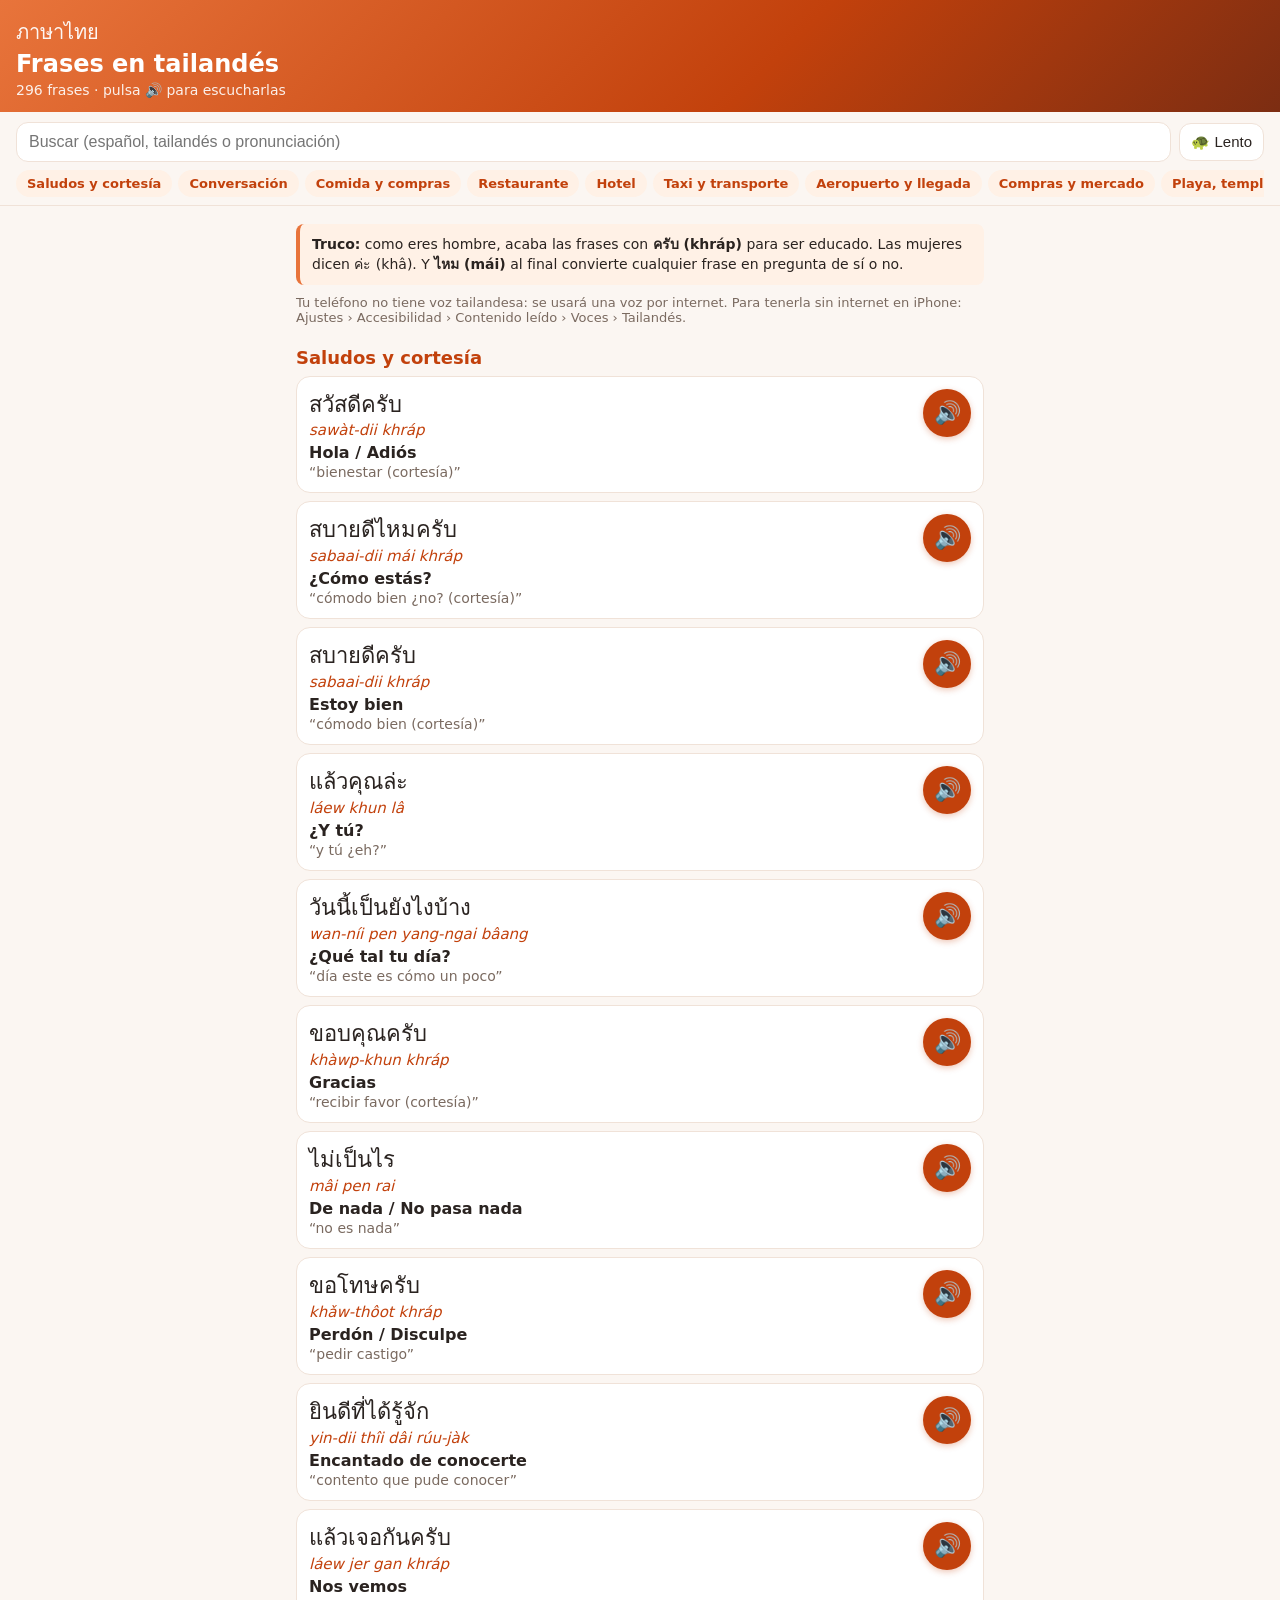
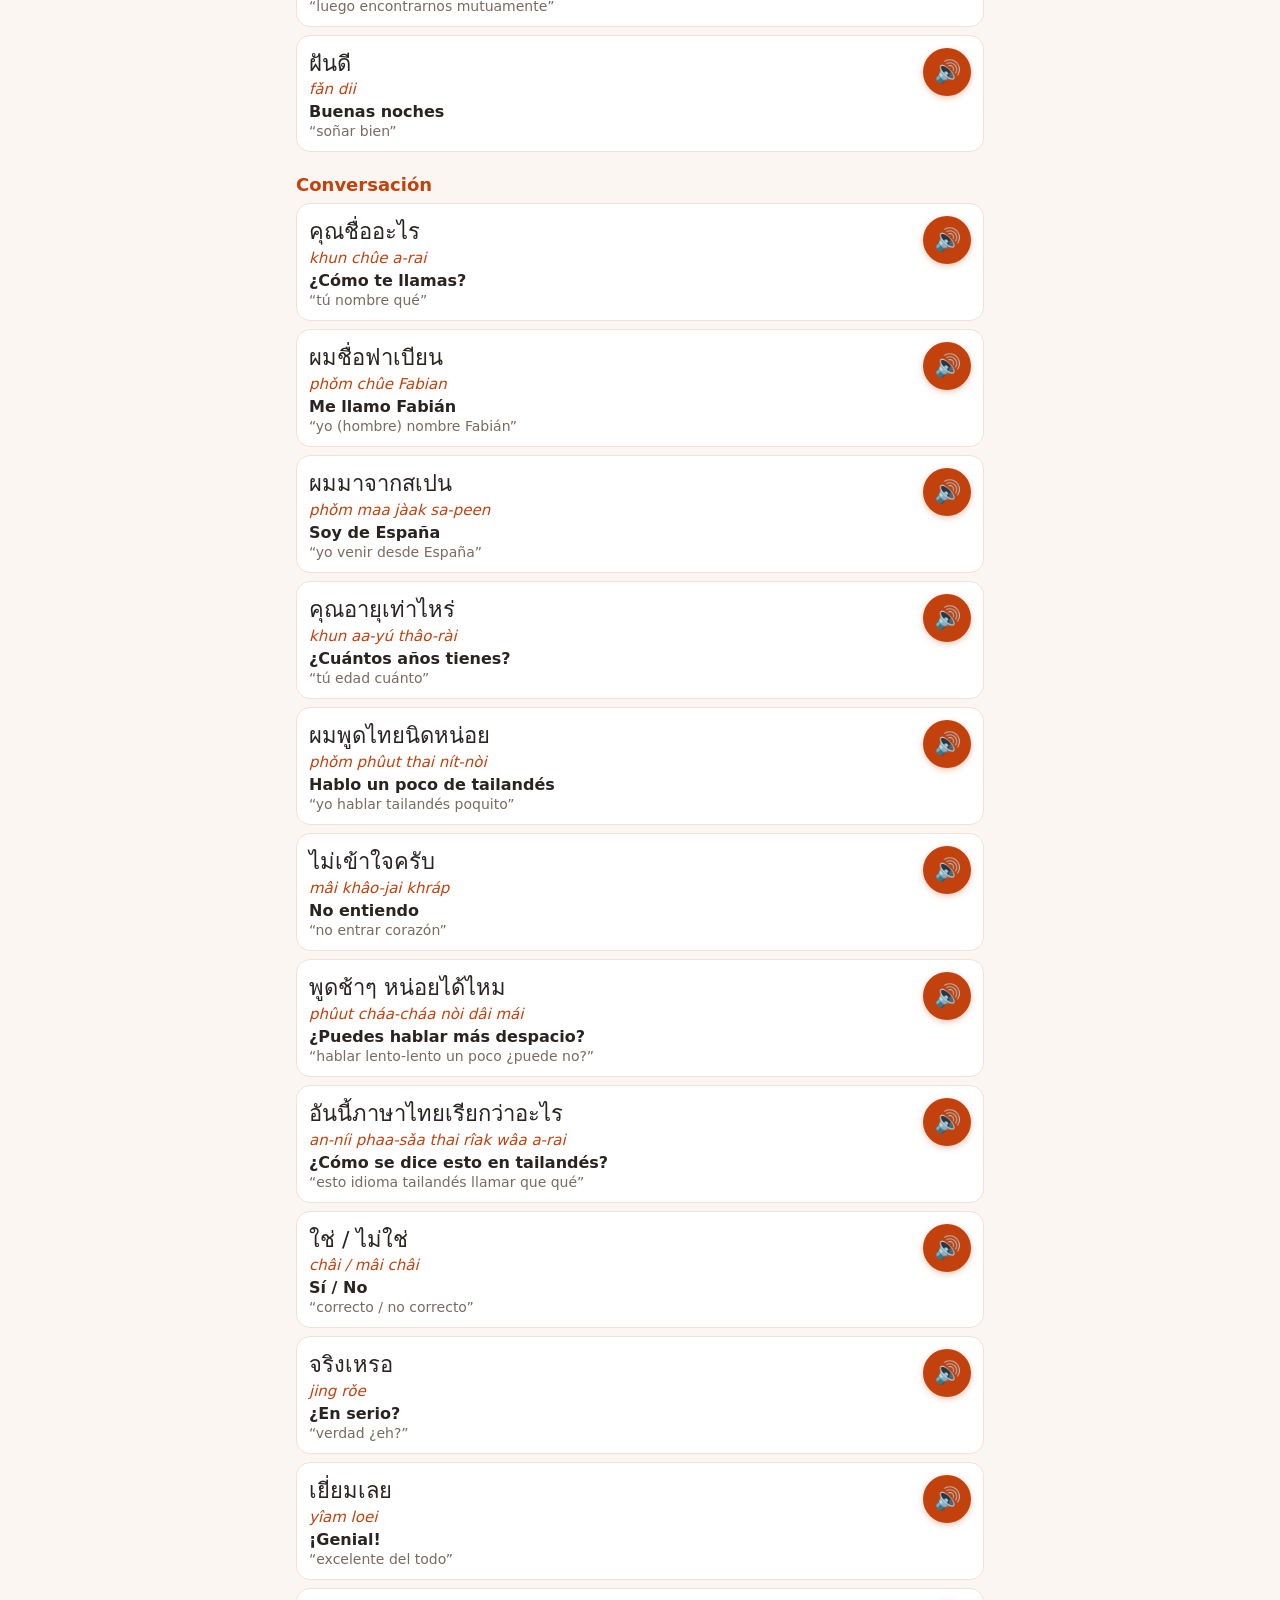
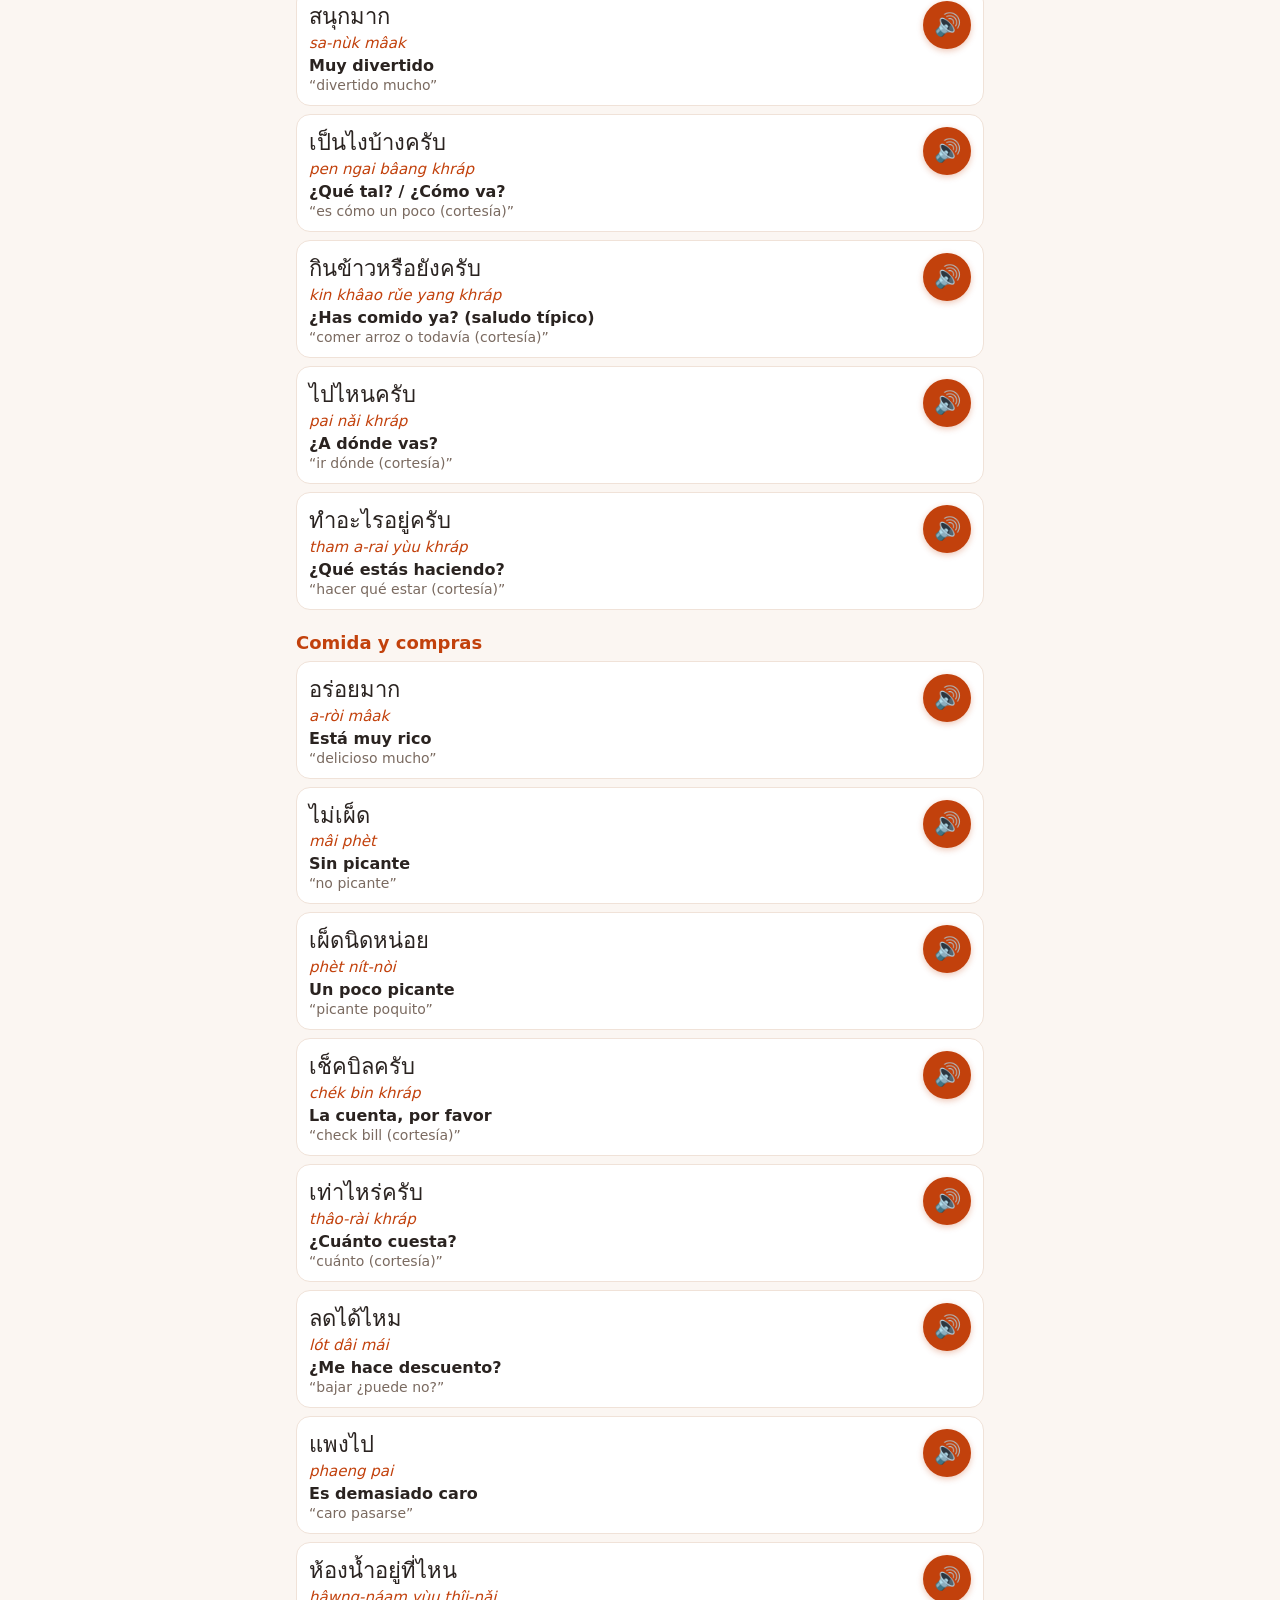
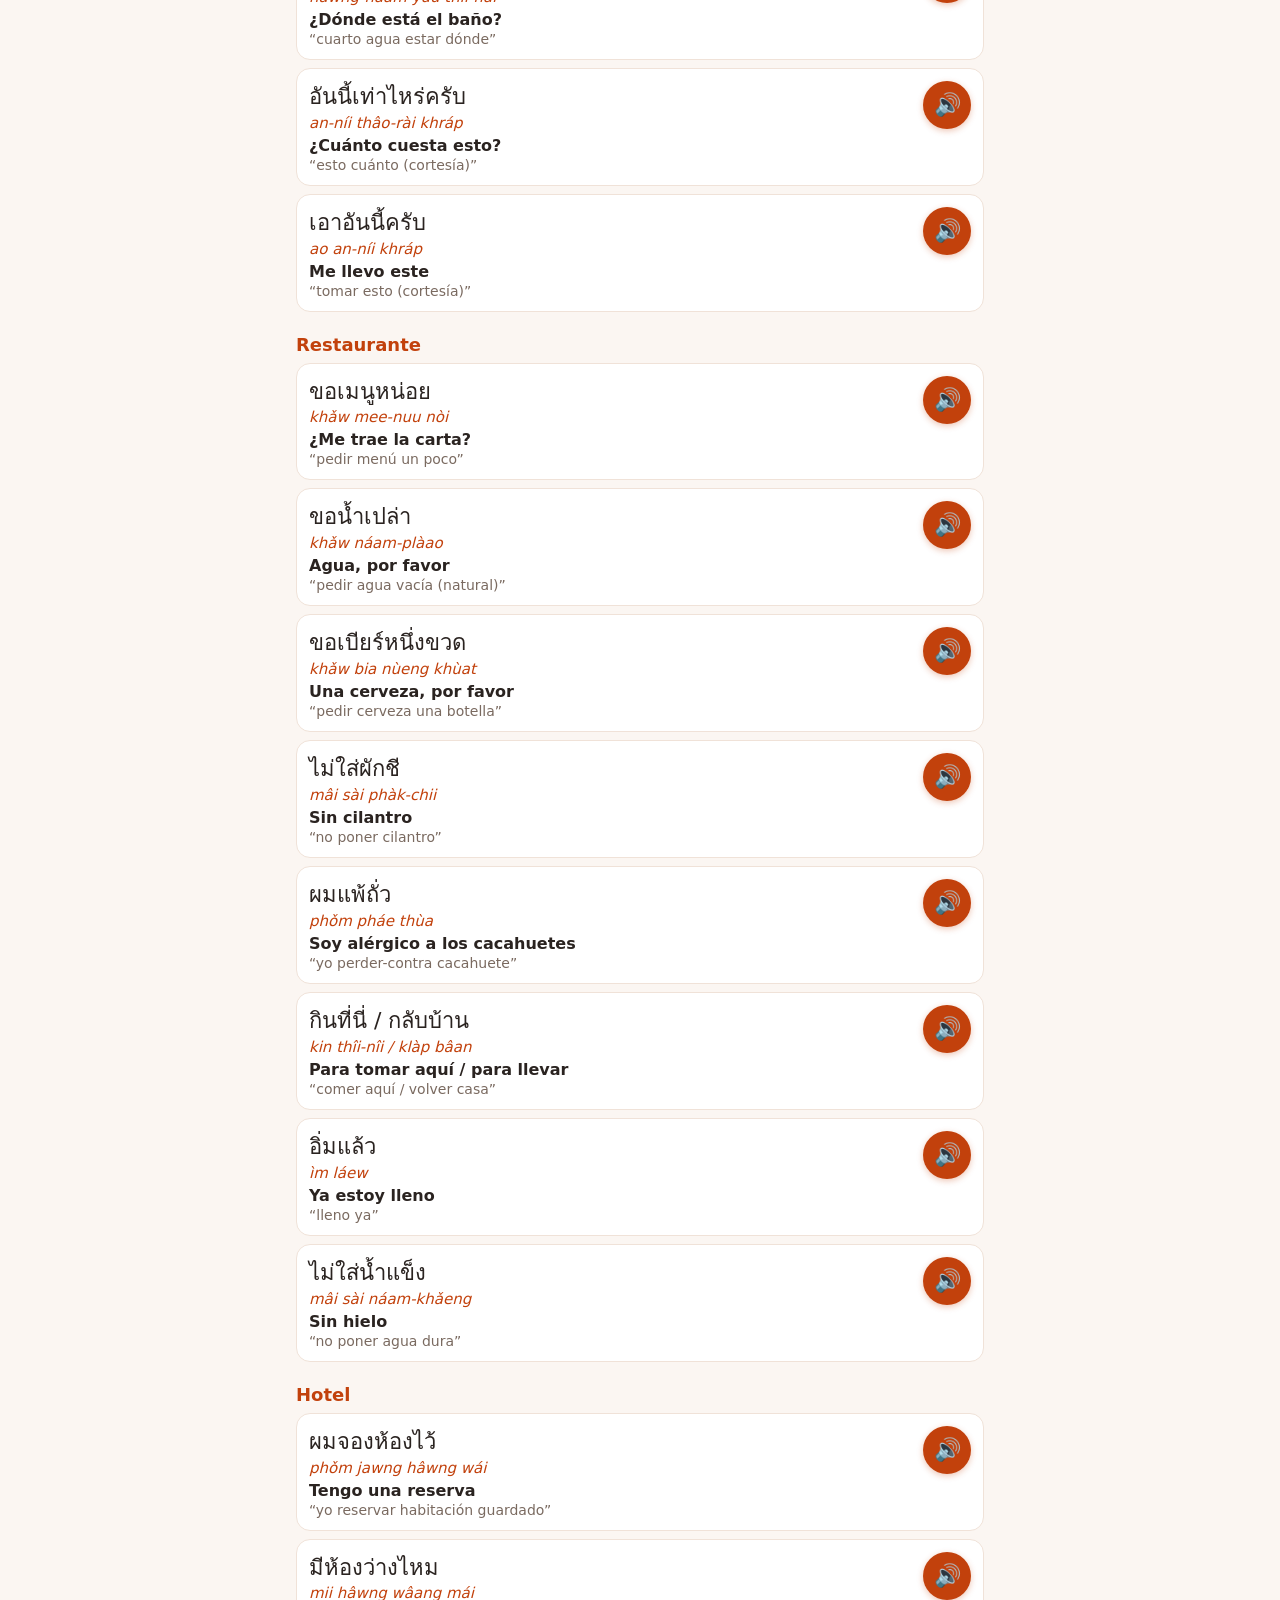
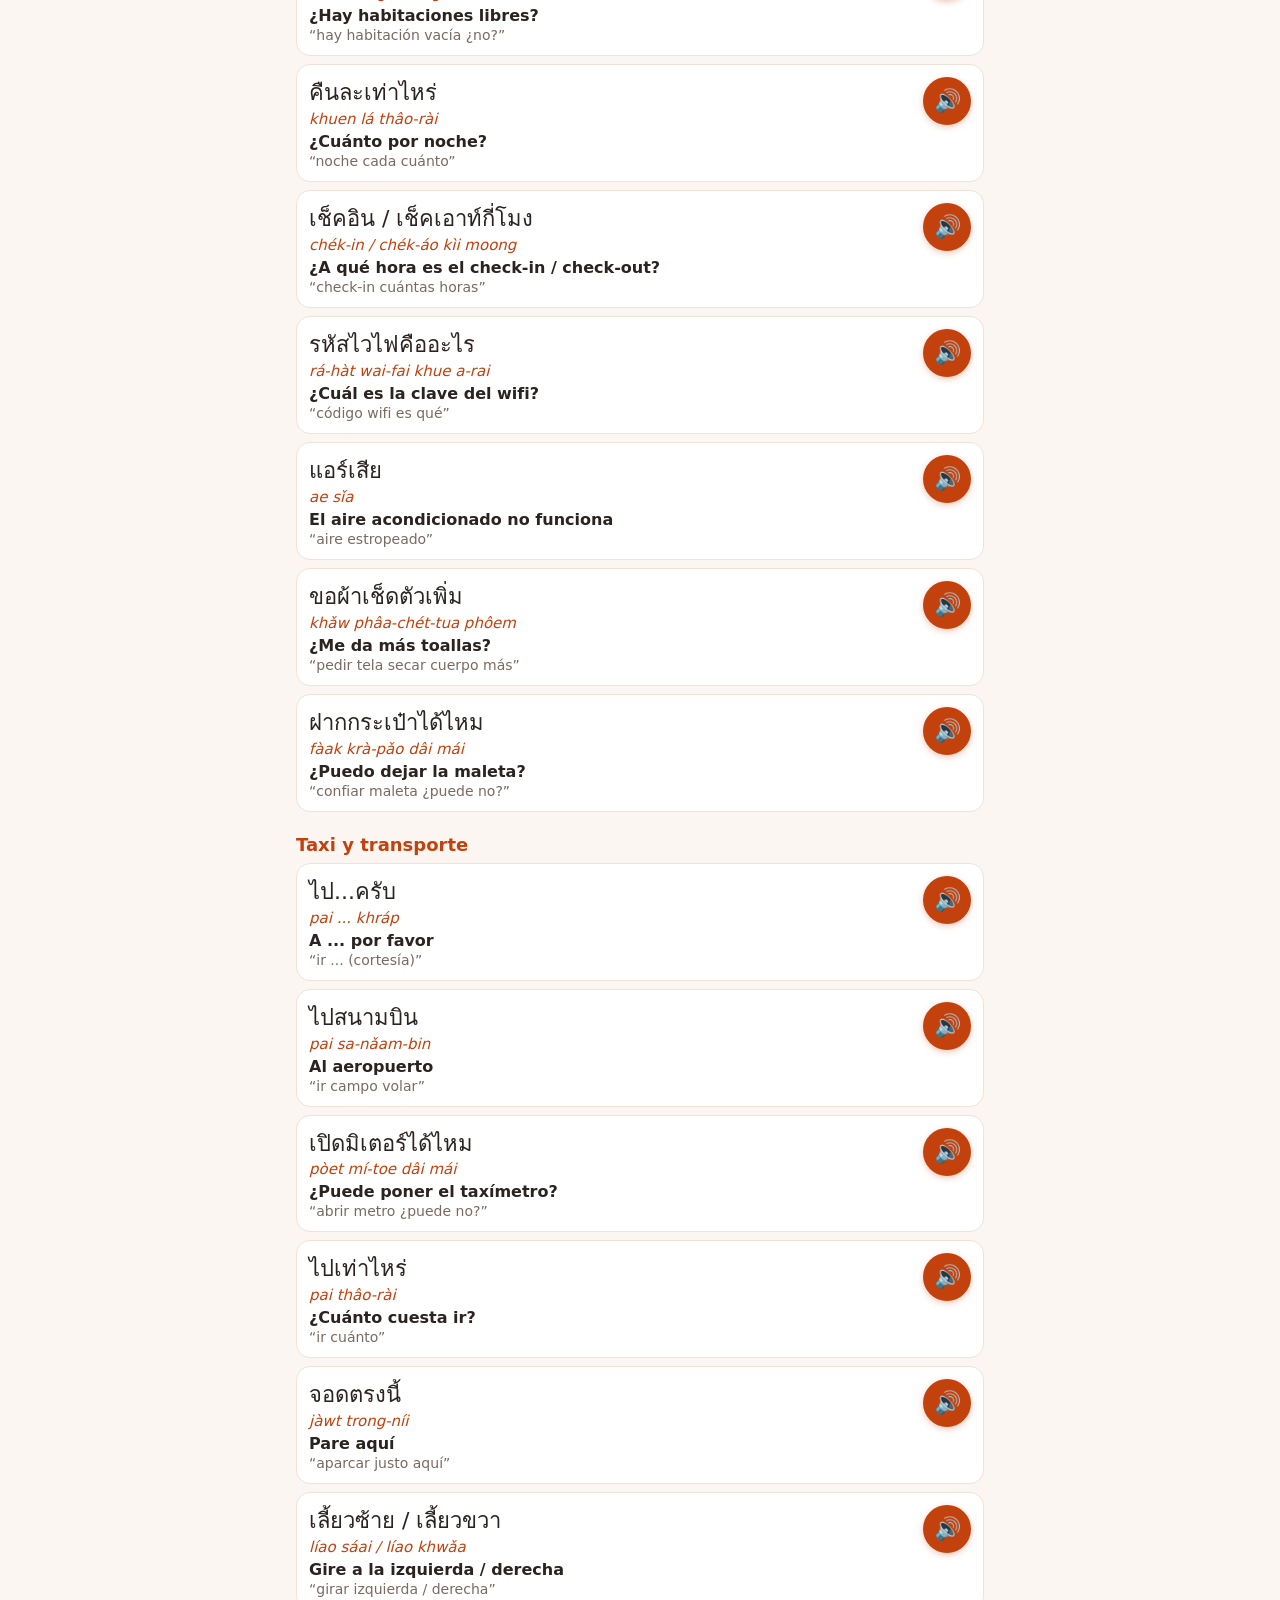
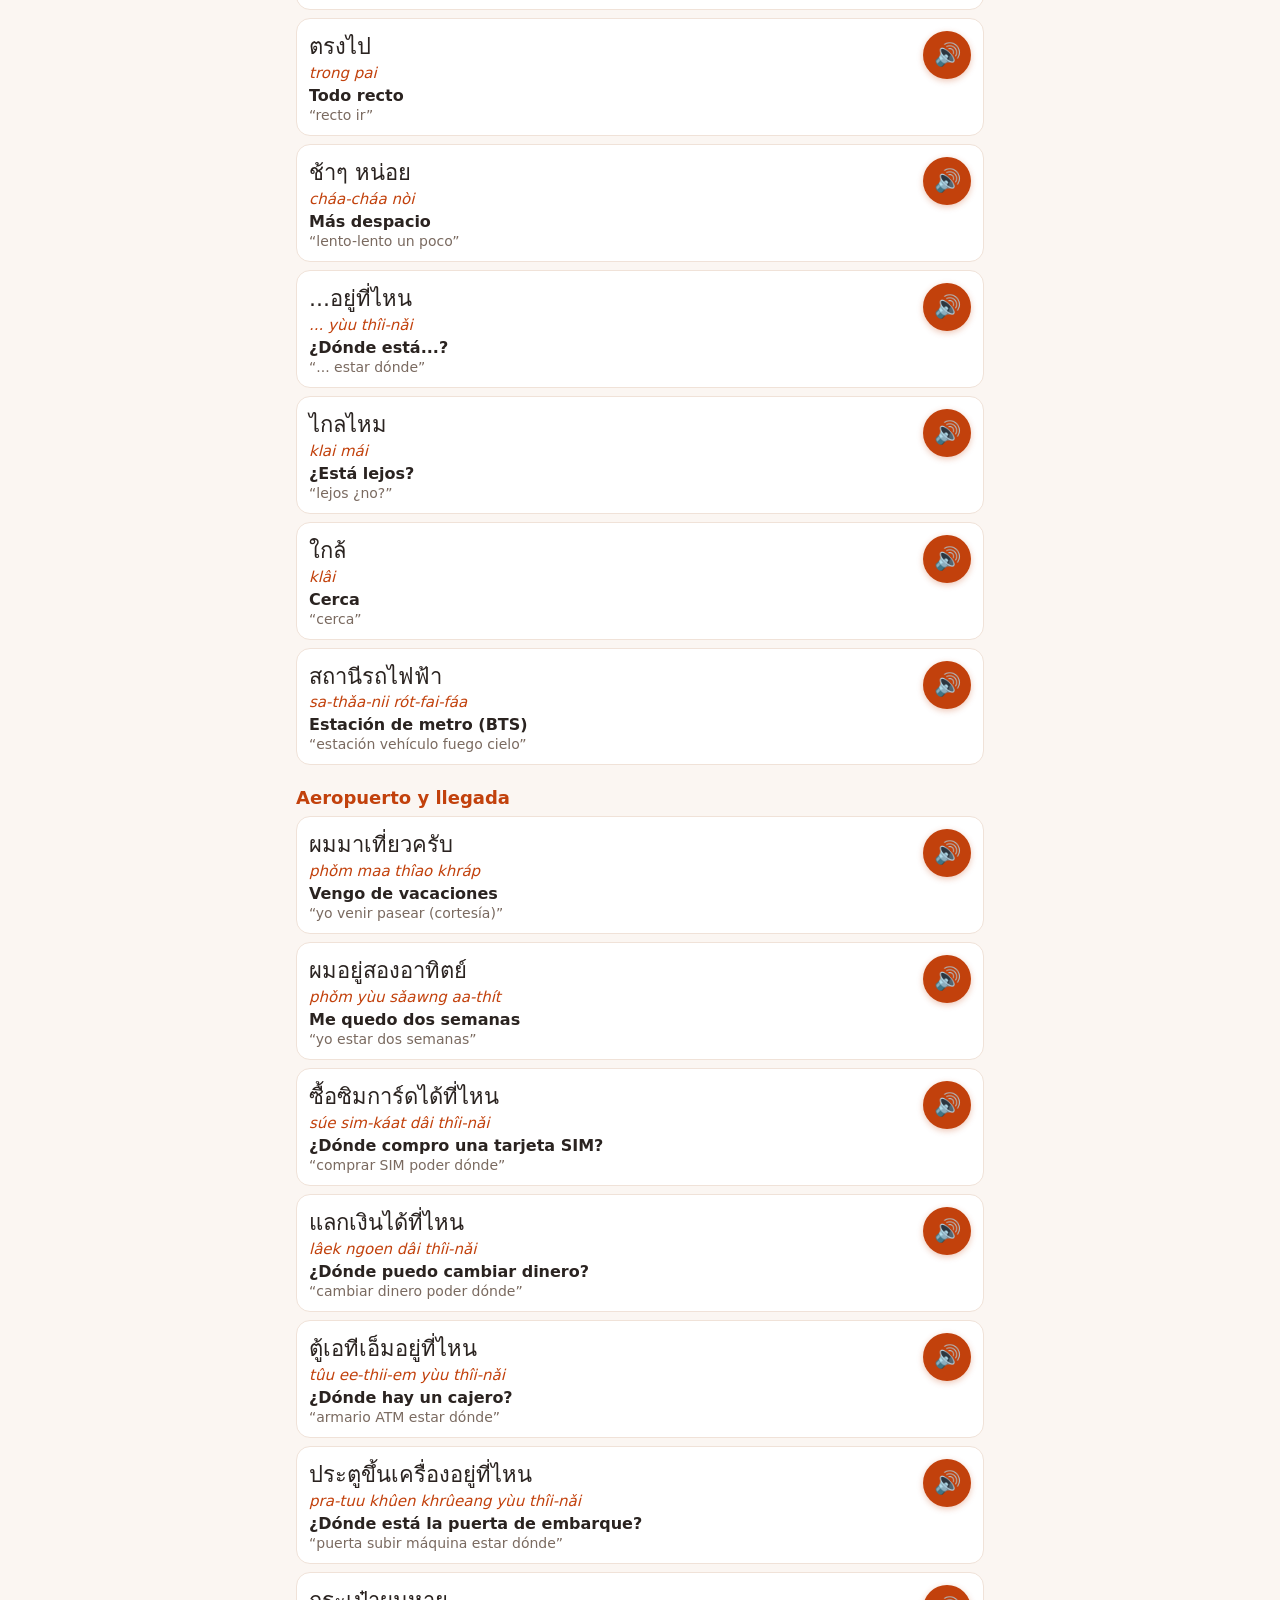
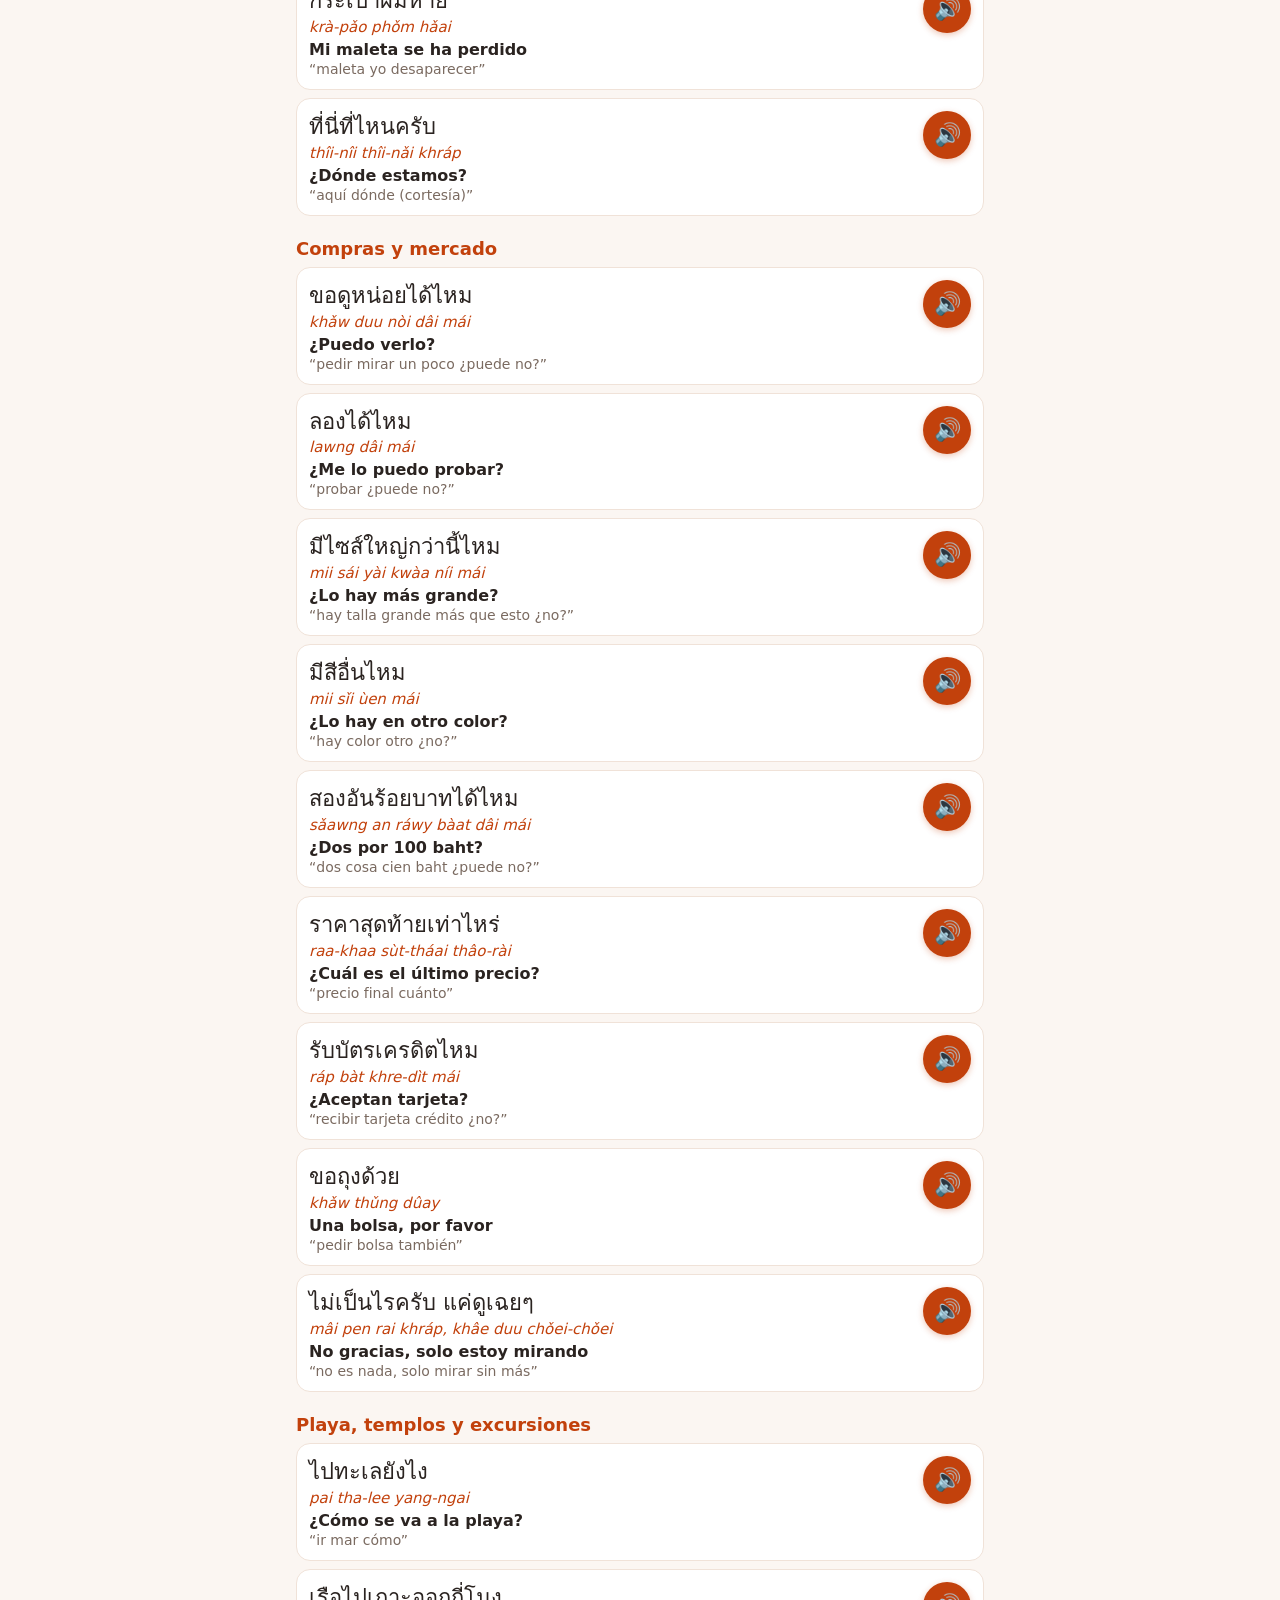
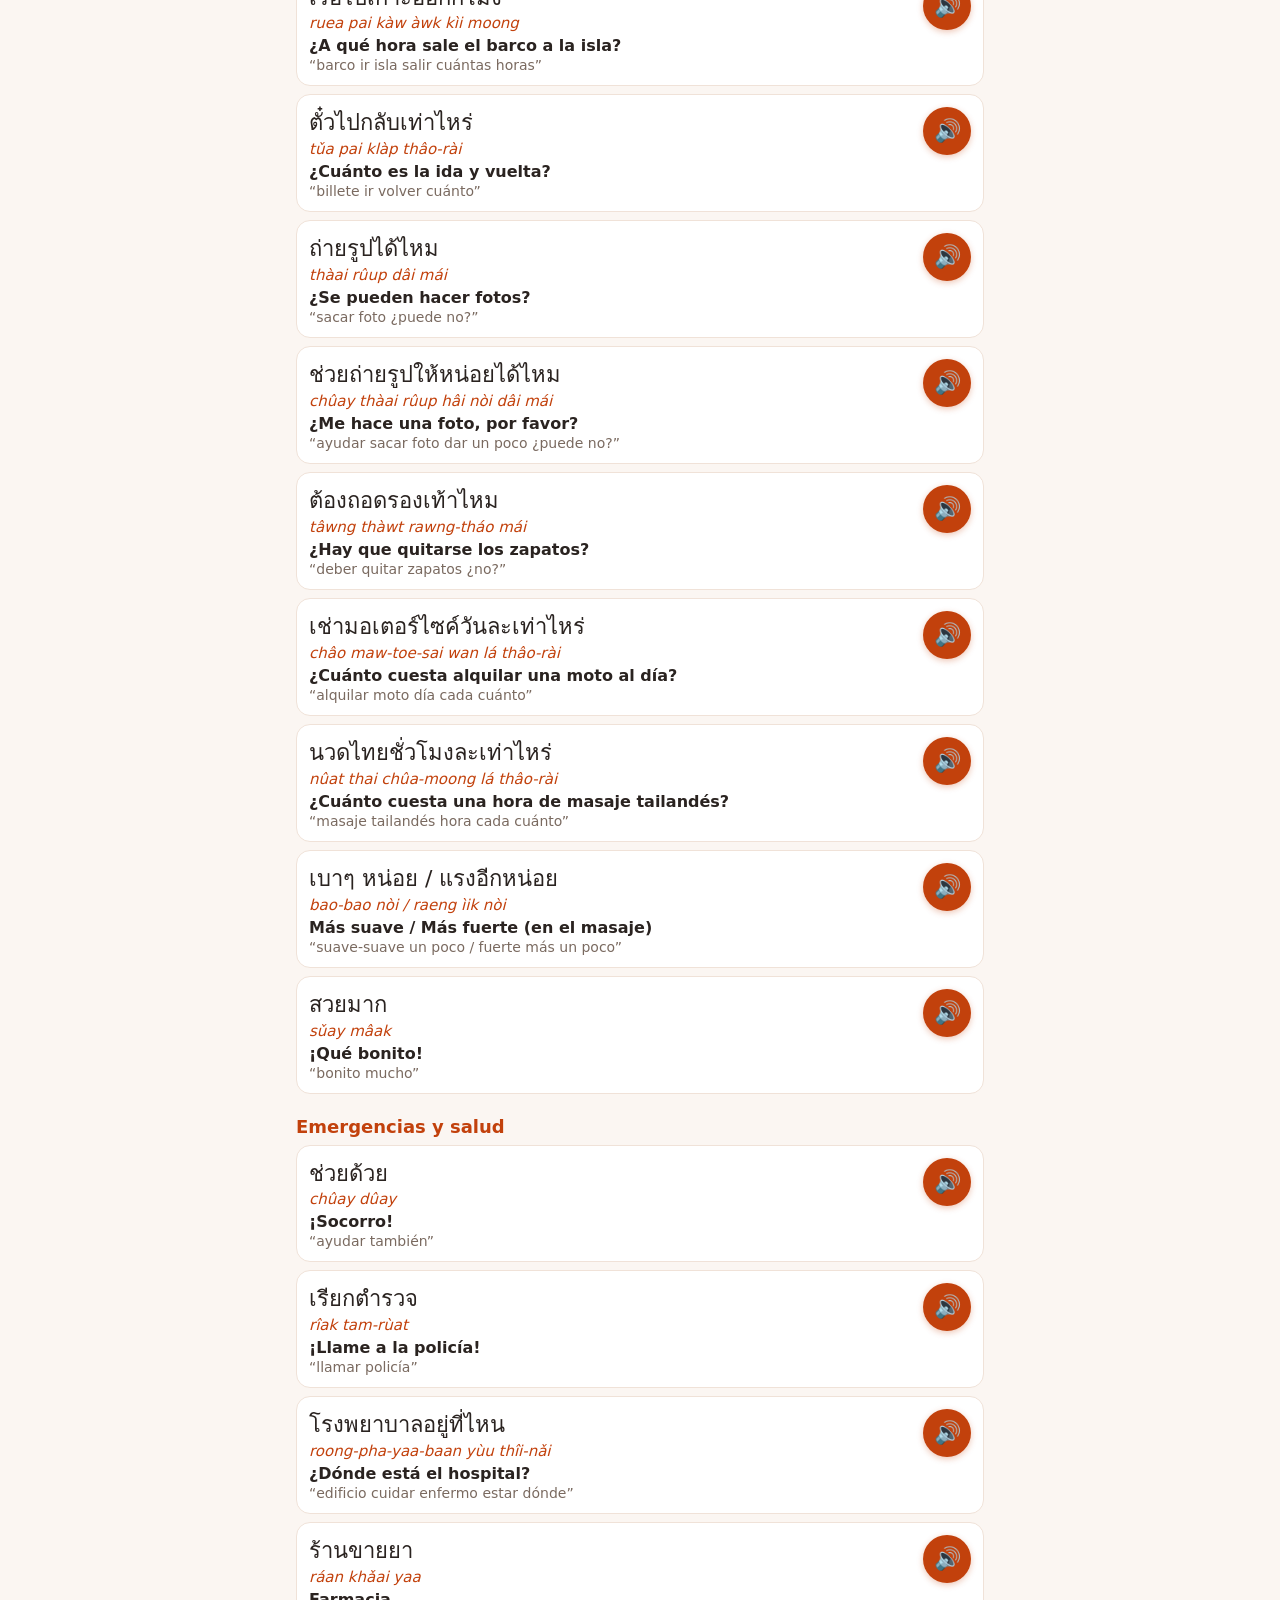
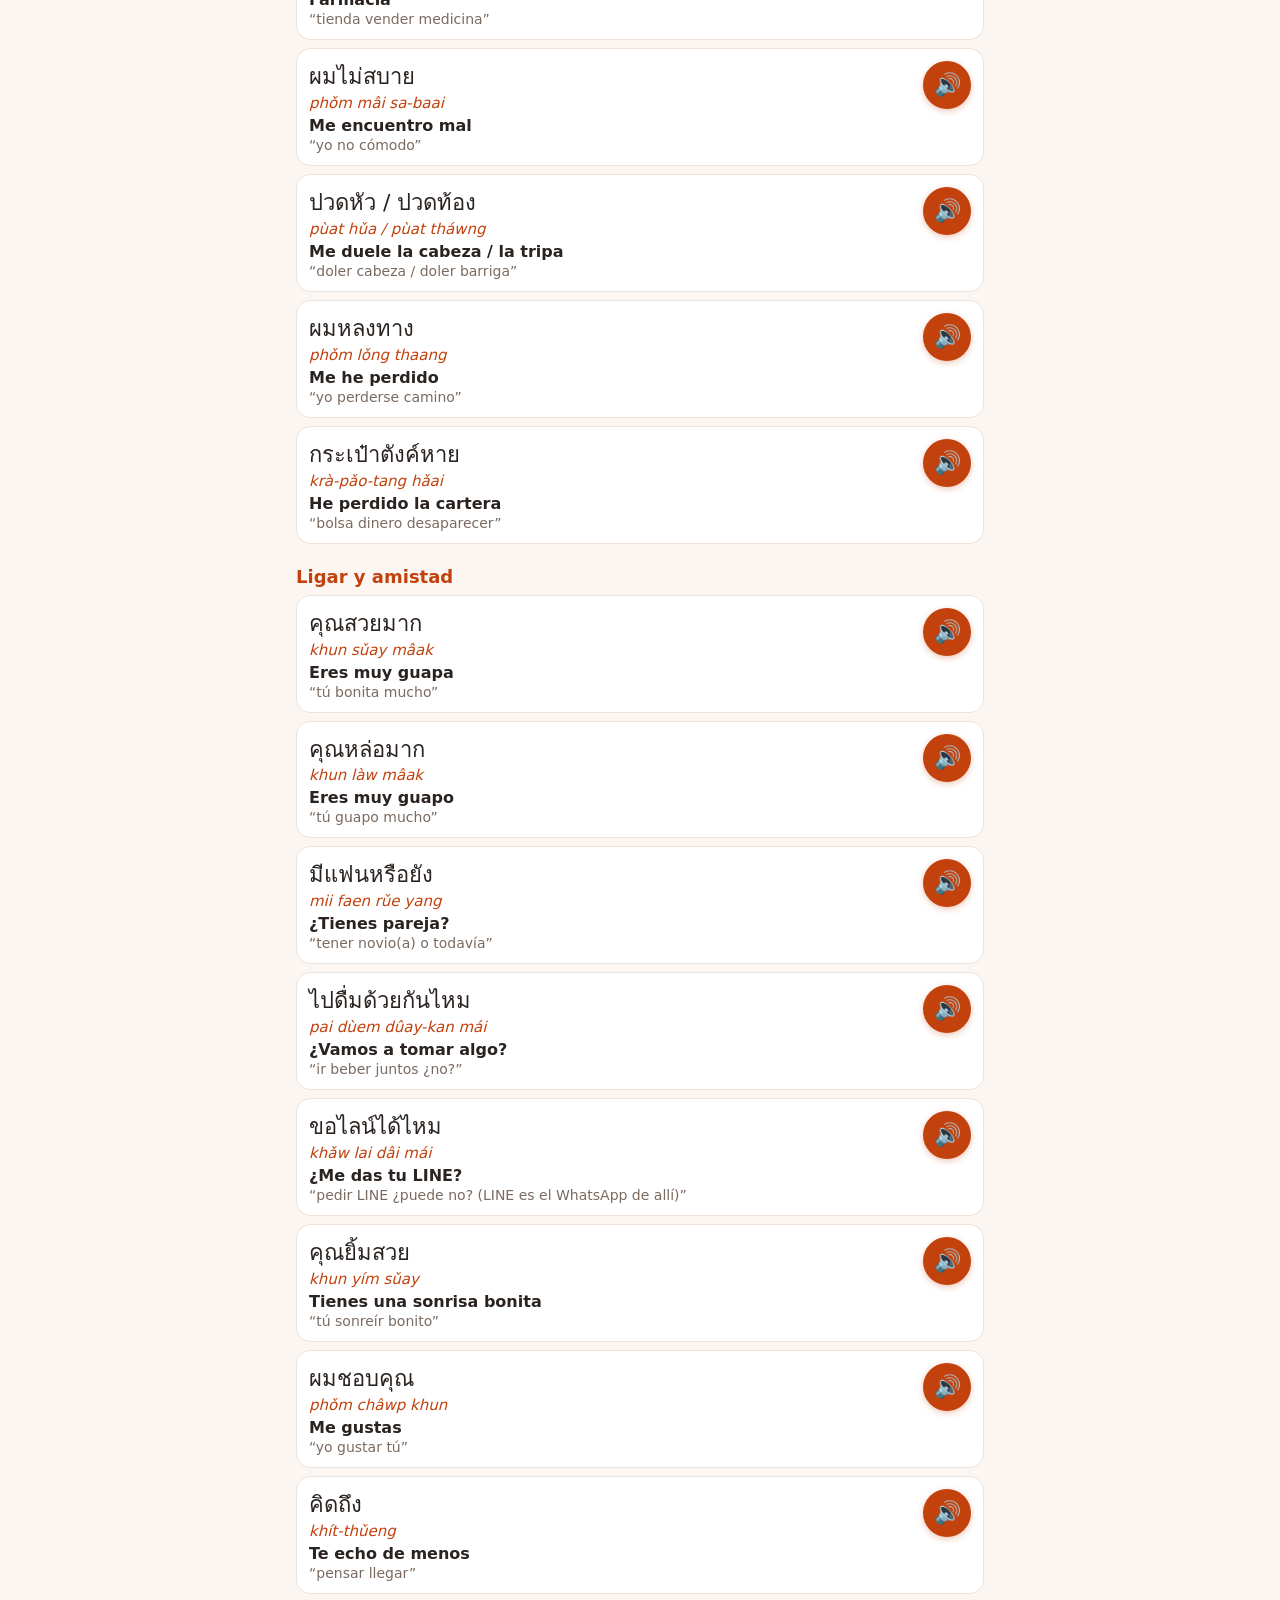
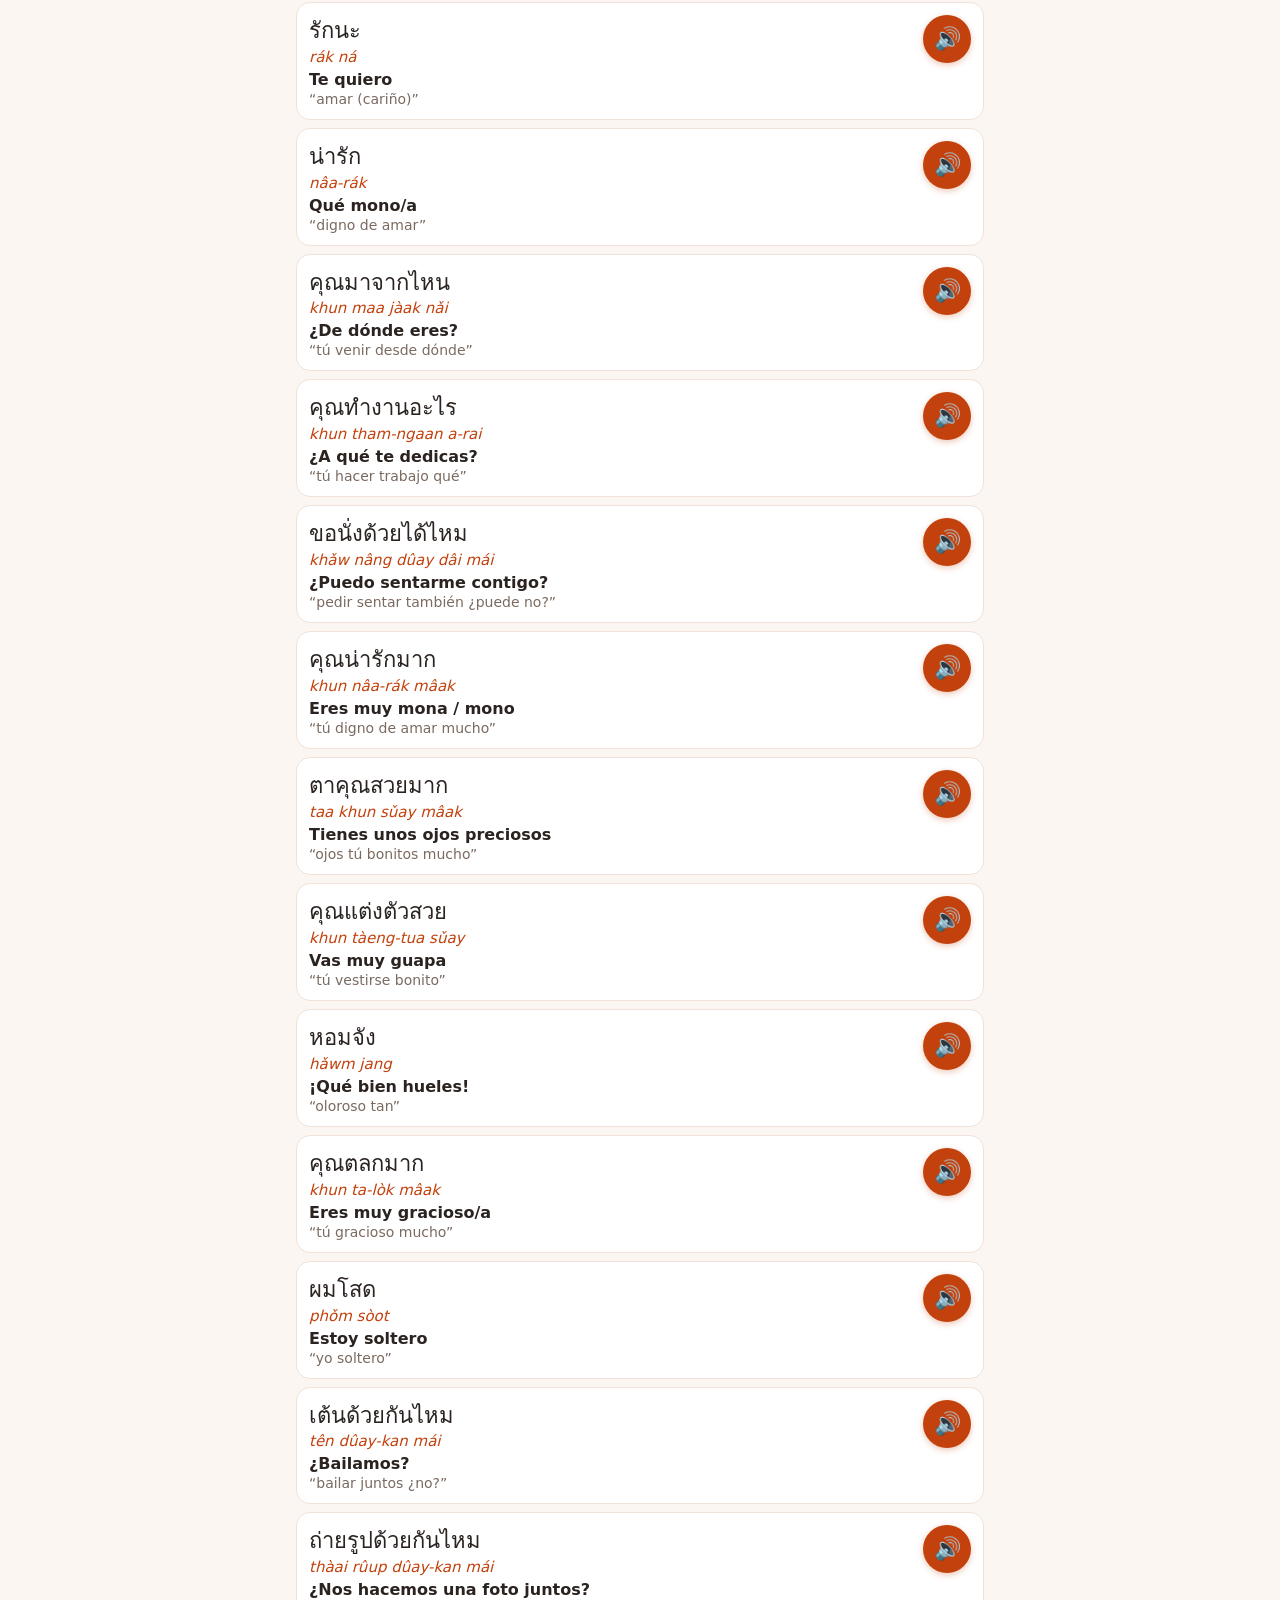
==== commit c434de24: "Frases: solo voz de mujer y 84 frases y palabras nuevas para el viaje Quita el botón de voz de hombr" ====
--- a/frases.html
+++ b/frases.html
@@ -53,12 +53,11 @@
 <header>
   <div class="tth">ภาษาไทย</div>
   <h1>Frases en tailandés</h1>
-  <p>212 frases · pulsa 🔊 para escucharlas</p>
+  <p>296 frases · pulsa 🔊 para escucharlas</p>
 </header>
 <div class="bar">
   <div class="row">
     <input id="q" type="search" placeholder="Buscar (español, tailandés o pronunciación)" autocomplete="off">
-    <button id="man" class="tog" aria-pressed="true" title="Voz de hombre">👨 Hombre</button>
     <button id="slow" class="tog" aria-pressed="false" title="Más despacio">🐢 Lento</button>
   </div>
   <div class="chips" id="chips"></div>
@@ -70,11 +69,11 @@
 </main>
 <footer>Formato: tailandés · pronunciación · significado · literal<br><a href="./">Abrir la app Sawadee</a></footer>
 <script>
-var DATA = [{"t": "Saludos y cortesía", "r": [["สวัสดีครับ", "sawàt-dii khráp", "Hola / Adiós", "bienestar (cortesía)"], ["สบายดีไหมครับ", "sabaai-dii mái khráp", "¿Cómo estás?", "cómodo bien ¿no? (cortesía)"], ["สบายดีครับ", "sabaai-dii khráp", "Estoy bien", "cómodo bien (cortesía)"], ["แล้วคุณล่ะ", "láew khun lâ", "¿Y tú?", "y tú ¿eh?"], ["วันนี้เป็นยังไงบ้าง", "wan-níi pen yang-ngai bâang", "¿Qué tal tu día?", "día este es cómo un poco"], ["ขอบคุณครับ", "khàwp-khun khráp", "Gracias", "recibir favor (cortesía)"], ["ไม่เป็นไร", "mâi pen rai", "De nada / No pasa nada", "no es nada"], ["ขอโทษครับ", "khǎw-thôot khráp", "Perdón / Disculpe", "pedir castigo"], ["ยินดีที่ได้รู้จัก", "yin-dii thîi dâi rúu-jàk", "Encantado de conocerte", "contento que pude conocer"], ["แล้วเจอกันครับ", "láew jer gan khráp", "Nos vemos", "luego encontrarnos mutuamente"], ["ฝันดี", "fǎn dii", "Buenas noches", "soñar bien"]]}, {"t": "Conversación", "r": [["คุณชื่ออะไร", "khun chûe a-rai", "¿Cómo te llamas?", "tú nombre qué"], ["ผมชื่อฟาเบียน", "phǒm chûe Fabian", "Me llamo Fabián", "yo (hombre) nombre Fabián"], ["ผมมาจากสเปน", "phǒm maa jàak sa-peen", "Soy de España", "yo venir desde España"], ["คุณอายุเท่าไหร่", "khun aa-yú thâo-rài", "¿Cuántos años tienes?", "tú edad cuánto"], ["ผมพูดไทยนิดหน่อย", "phǒm phûut thai nít-nòi", "Hablo un poco de tailandés", "yo hablar tailandés poquito"], ["ไม่เข้าใจครับ", "mâi khâo-jai khráp", "No entiendo", "no entrar corazón"], ["พูดช้าๆ หน่อยได้ไหม", "phûut cháa-cháa nòi dâi mái", "¿Puedes hablar más despacio?", "hablar lento-lento un poco ¿puede no?"], ["อันนี้ภาษาไทยเรียกว่าอะไร", "an-níi phaa-sǎa thai rîak wâa a-rai", "¿Cómo se dice esto en tailandés?", "esto idioma tailandés llamar que qué"], ["ใช่ / ไม่ใช่", "châi / mâi châi", "Sí / No", "correcto / no correcto"], ["จริงเหรอ", "jing rǒe", "¿En serio?", "verdad ¿eh?"], ["เยี่ยมเลย", "yîam loei", "¡Genial!", "excelente del todo"], ["สนุกมาก", "sa-nùk mâak", "Muy divertido", "divertido mucho"], ["เป็นไงบ้างครับ", "pen ngai bâang khráp", "¿Qué tal? / ¿Cómo va?", "es cómo un poco (cortesía)"], ["กินข้าวหรือยังครับ", "kin khâao rǔe yang khráp", "¿Has comido ya? (saludo típico)", "comer arroz o todavía (cortesía)"], ["ไปไหนครับ", "pai nǎi khráp", "¿A dónde vas?", "ir dónde (cortesía)"], ["ทำอะไรอยู่ครับ", "tham a-rai yùu khráp", "¿Qué estás haciendo?", "hacer qué estar (cortesía)"]]}, {"t": "Comida y compras", "r": [["อร่อยมาก", "a-ròi mâak", "Está muy rico", "delicioso mucho"], ["ไม่เผ็ด", "mâi phèt", "Sin picante", "no picante"], ["เผ็ดนิดหน่อย", "phèt nít-nòi", "Un poco picante", "picante poquito"], ["เช็คบิลครับ", "chék bin khráp", "La cuenta, por favor", "check bill (cortesía)"], ["เท่าไหร่ครับ", "thâo-rài khráp", "¿Cuánto cuesta?", "cuánto (cortesía)"], ["ลดได้ไหม", "lót dâi mái", "¿Me hace descuento?", "bajar ¿puede no?"], ["แพงไป", "phaeng pai", "Es demasiado caro", "caro pasarse"], ["ห้องน้ำอยู่ที่ไหน", "hâwng-náam yùu thîi-nǎi", "¿Dónde está el baño?", "cuarto agua estar dónde"], ["อันนี้เท่าไหร่ครับ", "an-níi thâo-rài khráp", "¿Cuánto cuesta esto?", "esto cuánto (cortesía)"], ["เอาอันนี้ครับ", "ao an-níi khráp", "Me llevo este", "tomar esto (cortesía)"]]}, {"t": "Restaurante", "r": [["ขอเมนูหน่อย", "khǎw mee-nuu nòi", "¿Me trae la carta?", "pedir menú un poco"], ["ขอน้ำเปล่า", "khǎw náam-plàao", "Agua, por favor", "pedir agua vacía (natural)"], ["ขอเบียร์หนึ่งขวด", "khǎw bia nùeng khùat", "Una cerveza, por favor", "pedir cerveza una botella"], ["ไม่ใส่ผักชี", "mâi sài phàk-chii", "Sin cilantro", "no poner cilantro"], ["ผมแพ้ถั่ว", "phǒm pháe thùa", "Soy alérgico a los cacahuetes", "yo perder-contra cacahuete"], ["กินที่นี่ / กลับบ้าน", "kin thîi-nîi / klàp bâan", "Para tomar aquí / para llevar", "comer aquí / volver casa"], ["อิ่มแล้ว", "ìm láew", "Ya estoy lleno", "lleno ya"], ["ไม่ใส่น้ำแข็ง", "mâi sài náam-khǎeng", "Sin hielo", "no poner agua dura"]]}, {"t": "Hotel", "r": [["ผมจองห้องไว้", "phǒm jawng hâwng wái", "Tengo una reserva", "yo reservar habitación guardado"], ["มีห้องว่างไหม", "mii hâwng wâang mái", "¿Hay habitaciones libres?", "hay habitación vacía ¿no?"], ["คืนละเท่าไหร่", "khuen lá thâo-rài", "¿Cuánto por noche?", "noche cada cuánto"], ["เช็คอิน / เช็คเอาท์กี่โมง", "chék-in / chék-áo kìi moong", "¿A qué hora es el check-in / check-out?", "check-in cuántas horas"], ["รหัสไวไฟคืออะไร", "rá-hàt wai-fai khue a-rai", "¿Cuál es la clave del wifi?", "código wifi es qué"], ["แอร์เสีย", "ae sǐa", "El aire acondicionado no funciona", "aire estropeado"], ["ขอผ้าเช็ดตัวเพิ่ม", "khǎw phâa-chét-tua phôem", "¿Me da más toallas?", "pedir tela secar cuerpo más"], ["ฝากกระเป๋าได้ไหม", "fàak krà-pǎo dâi mái", "¿Puedo dejar la maleta?", "confiar maleta ¿puede no?"]]}, {"t": "Taxi y transporte", "r": [["ไป...ครับ", "pai ... khráp", "A ... por favor", "ir ... (cortesía)"], ["ไปสนามบิน", "pai sa-nǎam-bin", "Al aeropuerto", "ir campo volar"], ["เปิดมิเตอร์ได้ไหม", "pòet mí-toe dâi mái", "¿Puede poner el taxímetro?", "abrir metro ¿puede no?"], ["ไปเท่าไหร่", "pai thâo-rài", "¿Cuánto cuesta ir?", "ir cuánto"], ["จอดตรงนี้", "jàwt trong-níi", "Pare aquí", "aparcar justo aquí"], ["เลี้ยวซ้าย / เลี้ยวขวา", "líao sáai / líao khwǎa", "Gire a la izquierda / derecha", "girar izquierda / derecha"], ["ตรงไป", "trong pai", "Todo recto", "recto ir"], ["ช้าๆ หน่อย", "cháa-cháa nòi", "Más despacio", "lento-lento un poco"], ["...อยู่ที่ไหน", "... yùu thîi-nǎi", "¿Dónde está...?", "... estar dónde"], ["ไกลไหม", "klai mái", "¿Está lejos?", "lejos ¿no?"], ["ใกล้", "klâi", "Cerca", "cerca"], ["สถานีรถไฟฟ้า", "sa-thǎa-nii rót-fai-fáa", "Estación de metro (BTS)", "estación vehículo fuego cielo"]]}, {"t": "Emergencias y salud", "r": [["ช่วยด้วย", "chûay dûay", "¡Socorro!", "ayudar también"], ["เรียกตำรวจ", "rîak tam-rùat", "¡Llame a la policía!", "llamar policía"], ["โรงพยาบาลอยู่ที่ไหน", "roong-pha-yaa-baan yùu thîi-nǎi", "¿Dónde está el hospital?", "edificio cuidar enfermo estar dónde"], ["ร้านขายยา", "ráan khǎai yaa", "Farmacia", "tienda vender medicina"], ["ผมไม่สบาย", "phǒm mâi sa-baai", "Me encuentro mal", "yo no cómodo"], ["ปวดหัว / ปวดท้อง", "pùat hǔa / pùat tháwng", "Me duele la cabeza / la tripa", "doler cabeza / doler barriga"], ["ผมหลงทาง", "phǒm lǒng thaang", "Me he perdido", "yo perderse camino"], ["กระเป๋าตังค์หาย", "krà-pǎo-tang hǎai", "He perdido la cartera", "bolsa dinero desaparecer"]]}, {"t": "Ligar y amistad", "r": [["คุณสวยมาก", "khun sǔay mâak", "Eres muy guapa", "tú bonita mucho"], ["คุณหล่อมาก", "khun làw mâak", "Eres muy guapo", "tú guapo mucho"], ["มีแฟนหรือยัง", "mii faen rǔe yang", "¿Tienes pareja?", "tener novio(a) o todavía"], ["ไปดื่มด้วยกันไหม", "pai dùem dûay-kan mái", "¿Vamos a tomar algo?", "ir beber juntos ¿no?"], ["ขอไลน์ได้ไหม", "khǎw lai dâi mái", "¿Me das tu LINE?", "pedir LINE ¿puede no? (LINE es el WhatsApp de allí)"], ["คุณยิ้มสวย", "khun yím sǔay", "Tienes una sonrisa bonita", "tú sonreír bonito"], ["ผมชอบคุณ", "phǒm châwp khun", "Me gustas", "yo gustar tú"], ["คิดถึง", "khít-thǔeng", "Te echo de menos", "pensar llegar"], ["รักนะ", "rák ná", "Te quiero", "amar (cariño)"], ["น่ารัก", "nâa-rák", "Qué mono/a", "digno de amar"], ["คุณมาจากไหน", "khun maa jàak nǎi", "¿De dónde eres?", "tú venir desde dónde"], ["คุณทำงานอะไร", "khun tham-ngaan a-rai", "¿A qué te dedicas?", "tú hacer trabajo qué"], ["ขอนั่งด้วยได้ไหม", "khǎw nâng dûay dâi mái", "¿Puedo sentarme contigo?", "pedir sentar también ¿puede no?"], ["คุณน่ารักมาก", "khun nâa-rák mâak", "Eres muy mona / mono", "tú digno de amar mucho"], ["ตาคุณสวยมาก", "taa khun sǔay mâak", "Tienes unos ojos preciosos", "ojos tú bonitos mucho"], ["คุณแต่งตัวสวย", "khun tàeng-tua sǔay", "Vas muy guapa", "tú vestirse bonito"], ["หอมจัง", "hǎwm jang", "¡Qué bien hueles!", "oloroso tan"], ["คุณตลกมาก", "khun ta-lòk mâak", "Eres muy gracioso/a", "tú gracioso mucho"], ["ผมโสด", "phǒm sòot", "Estoy soltero", "yo soltero"], ["เต้นด้วยกันไหม", "tên dûay-kan mái", "¿Bailamos?", "bailar juntos ¿no?"], ["ถ่ายรูปด้วยกันไหม", "thàai rûup dûay-kan mái", "¿Nos hacemos una foto juntos?", "sacar foto juntos ¿no?"], ["ขอเบอร์โทรได้ไหม", "khǎw ber thoo dâi mái", "¿Me das tu número?", "pedir número teléfono ¿puede no?"], ["ไปกินข้าวด้วยกันไหม", "pai kin khâao dûay-kan mái", "¿Vamos a cenar juntos?", "ir comer arroz juntos ¿no?"], ["พรุ่งนี้ว่างไหม", "phrûng-níi wâang mái", "¿Estás libre mañana?", "mañana libre ¿no?"], ["เจอกันอีกได้ไหม", "jer kan ìik dâi mái", "¿Podemos volver a vernos?", "encontrarnos otra vez ¿puede no?"], ["ส่งข้อความหาผมนะ", "sòng khâw-khwaam hǎa phǒm ná", "Escríbeme, ¿vale?", "enviar mensaje hacia yo (cariño)"], ["กลับบ้านดีๆ นะ", "klàp bâan dii-dii ná", "Que llegues bien a casa", "volver casa bien-bien (cariño)"], ["ผมมีความสุขที่ได้อยู่กับคุณ", "phǒm mii khwaam-sùk thîi dâi yùu kàp khun", "Soy feliz contigo", "yo tener felicidad que poder estar con tú"], ["ที่รัก", "thîi-rák", "Cariño / mi amor", "que amar"], ["รักคุณ", "rák khun", "Te quiero", "amar tú"], ["คิดถึงนะ", "khít-thǔeng ná", "Te echo de menos, ¿eh?", "pensar llegar (cariño)"], ["ฝันดีนะ", "fǎn dii ná", "Dulces sueños", "soñar bien (cariño)"]]}, {"t": "Números básicos", "r": [["หนึ่ง สอง สาม สี่ ห้า", "nùeng, sǎawng, sǎam, sìi, hâa", "1, 2, 3, 4, 5", ""], ["หก เจ็ด แปด เก้า สิบ", "hòk, jèt, pàet, kâo, sìp", "6, 7, 8, 9, 10", ""], ["ร้อย / พัน", "ráwy / phan", "100 / 1000", ""], ["บาท", "bàat", "baht (la moneda)", ""]]}, {"t": "Expresiones muy útiles", "r": [["ได้ / ไม่ได้", "dâi / mâi dâi", "Sí se puede / No se puede", "poder / no poder"], ["เอา / ไม่เอา", "ao / mâi ao", "Lo quiero / No lo quiero", "tomar / no tomar"], ["พอแล้ว", "phaw láew", "Ya es suficiente", "bastar ya"], ["รอแป๊บนึง", "raw páep nueng", "Espera un momento", "esperar momentito uno"], ["ไม่รู้", "mâi rúu", "No sé", "no saber"], ["ไม่มีปัญหา", "mâi mii pan-hǎa", "Sin problema", "no hay problema"], ["สบายๆ", "sa-baai sa-baai", "Tranquilo, relax", "cómodo cómodo"], ["ใจเย็นๆ", "jai yen yen", "Calma", "corazón frío frío"], ["ได้ไหมครับ", "dâi mái khráp", "¿Se puede? / ¿Puedo?", "poder ¿no? (cortesía)"]]}, {"t": "Emociones y cómo estás", "r": [["ผมดีใจ", "phǒm dii-jai", "Estoy contento", "yo bueno corazón"], ["ผมมีความสุข", "phǒm mii khwaam-sùk", "Soy feliz", "yo tener felicidad"], ["ผมเศร้า", "phǒm sâo", "Estoy triste", "yo triste"], ["ผมโกรธ", "phǒm kròot", "Estoy enfadado", "yo enfadado"], ["ผมเหนื่อย", "phǒm nùeay", "Estoy cansado", "yo cansado"], ["ผมง่วง", "phǒm ngûang", "Tengo sueño", "yo sueño"], ["ผมหิว", "phǒm hǐw", "Tengo hambre", "yo hambre"], ["ผมหิวน้ำ", "phǒm hǐw náam", "Tengo sed", "yo hambre agua"], ["ผมร้อน / ผมหนาว", "phǒm ráwn / phǒm nǎao", "Tengo calor / Tengo frío", "yo caliente / yo frío"], ["ผมเบื่อ", "phǒm bùea", "Estoy aburrido", "yo aburrido"], ["ผมตื่นเต้น", "phǒm tùen-tên", "Estoy emocionado / nervioso", "yo despertar-saltar"], ["ผมกลัว", "phǒm klua", "Tengo miedo", "yo miedo"], ["ผมเครียด", "phǒm khrîat", "Estoy estresado", "yo estrés"], ["ผมเหงา", "phǒm ngǎo", "Me siento solo", "yo solitario"], ["ผมเขิน", "phǒm khǒen", "Me da vergüenza (me sonrojo)", "yo tímido"], ["ผมเมา", "phǒm mao", "Estoy borracho", "yo borracho"], ["ผมอิ่ม", "phǒm ìm", "Estoy lleno", "yo lleno"], ["ผมสบายดี", "phǒm sa-baai dii", "Estoy bien", "yo cómodo bien"], ["ไม่เป็นไร ไม่ต้องห่วง", "mâi pen rai, mâi tâwng hùang", "No pasa nada, no te preocupes", "no es nada, no deber preocupar"], ["คุณโอเคไหม", "khun oo-khee mái", "¿Estás bien?", "tú ok ¿no?"]]}, {"t": "Animales", "r": [["หมา", "mǎa", "Perro", "perro"], ["แมว", "maew", "Gato", "gato"], ["ช้าง", "cháang", "Elefante (símbolo de Tailandia)", "elefante"], ["ลิง", "ling", "Mono", "mono"], ["นก", "nók", "Pájaro", "pájaro"], ["ปลา", "plaa", "Pez / pescado", "pez"], ["ไก่", "kài", "Pollo / gallina", "gallina"], ["หมู", "mǔu", "Cerdo", "cerdo"], ["วัว", "wua", "Vaca", "vaca"], ["ม้า", "máa", "Caballo", "caballo"], ["เสือ", "sǔea", "Tigre", "tigre"], ["งู", "nguu", "Serpiente", "serpiente"], ["จิ้งจก", "jîng-jòk", "Lagartija (las de las paredes)", "lagartija"], ["ตุ๊กแก", "túk-kae", "Geco (el que grita \"to-kay\")", "geco"], ["ยุง", "yung", "Mosquito", "mosquito"], ["เต่า", "tào", "Tortuga", "tortuga"], ["กุ้ง", "kûng", "Gamba", "gamba"], ["ปู", "puu", "Cangrejo", "cangrejo"], ["หมึก", "mùek", "Calamar", "tinta"], ["ผีเสื้อ", "phǐi-sûea", "Mariposa", "fantasma camisa"]]}, {"t": "Colores", "r": [["สีแดง", "sǐi daeng", "Rojo", "color rojo"], ["สีน้ำเงิน", "sǐi náam-ngoen", "Azul", "color agua plata"], ["สีฟ้า", "sǐi fáa", "Azul claro", "color cielo"], ["สีเขียว", "sǐi khǐao", "Verde", "color verde"], ["สีเหลือง", "sǐi lǔeang", "Amarillo", "color amarillo"], ["สีส้ม", "sǐi sôm", "Naranja", "color naranja"], ["สีชมพู", "sǐi chom-puu", "Rosa", "color rosa"], ["สีม่วง", "sǐi mûang", "Morado", "color morado"], ["สีดำ", "sǐi dam", "Negro", "color negro"], ["สีขาว", "sǐi khǎao", "Blanco", "color blanco"], ["สีน้ำตาล", "sǐi náam-taan", "Marrón", "color agua azúcar"], ["สีเทา", "sǐi thao", "Gris", "color ceniza"]]}, {"t": "Familia y personas", "r": [["พ่อ / แม่", "phâw / mâe", "Padre / madre", "padre / madre"], ["พี่", "phîi", "Hermano/a mayor (y forma de llamar a alguien mayor)", "mayor"], ["น้อง", "náwng", "Hermano/a menor (y forma de llamar a alguien más joven)", "menor"], ["ลูก", "lûuk", "Hijo / hija", "hijo"], ["ปู่ ย่า / ตา ยาย", "pùu yâa / taa yaai", "Abuelos (paternos / maternos)", "abuelo abuela"], ["สามี / ภรรยา", "sǎa-mii / phan-ra-yaa", "Marido / esposa", "marido / esposa"], ["แฟน", "faen", "Novio/a, pareja", "pareja"], ["เพื่อน", "phûean", "Amigo/a", "amigo"], ["ผู้ชาย / ผู้หญิง", "phûu-chaai / phûu-yǐng", "Hombre / mujer", "persona macho / persona hembra"], ["เด็ก", "dèk", "Niño/a", "niño"], ["ครอบครัว", "khrâwp-khrua", "Familia", "familia"]]}, {"t": "Tiempo y clima", "r": [["วันนี้ / พรุ่งนี้ / เมื่อวาน", "wan-níi / phrûng-níi / mûea-waan", "Hoy / mañana / ayer", "día este / mañana / cuando ayer"], ["ตอนเช้า / ตอนเย็น / ตอนกลางคืน", "tawn cháo / tawn yen / tawn klaang-khuen", "Por la mañana / tarde / noche", "momento mañana / fresco / medio noche"], ["ตอนนี้", "tawn-níi", "Ahora", "momento este"], ["กี่โมงแล้ว", "kìi moong láew", "¿Qué hora es?", "cuántas horas ya"], ["อากาศร้อนมาก", "aa-kàat ráwn mâak", "Hace mucho calor", "aire caliente mucho"], ["อากาศดี", "aa-kàat dii", "Hace buen tiempo", "aire bueno"], ["ฝนตก", "fǒn tòk", "Está lloviendo", "lluvia caer"], ["แดดแรง", "dàet raeng", "El sol pega fuerte", "sol fuerte"], ["หนาว", "nǎao", "Hace frío", "frío"], ["ลมแรง", "lom raeng", "Hace mucho viento", "viento fuerte"]]}, {"t": "Partículas finales (palabras cortas al final de la frase)", "r": [["ครับ", "khráp", "Cortesía (lo dice el hombre)", "", ["ขอบคุณครับ", "khàwp-khun khráp", "Gracias"]], ["ค่ะ / คะ", "khâ / khá", "Cortesía (mujer). ค่ะ al afirmar, คะ al preguntar", "", ["สบายดีไหมคะ", "sabaai-dii mái khá", "¿Cómo estás?"]], ["ฮะ / งับ", "há / ngáp", "Versión informal y mona de ครับ, entre amigos", "", ["โอเคงับ", "oo-khee ngáp", "¡Vale!"]], ["ครับผม", "khráp phǒm", "\"Sí, señor\", muy educado", "", ["ครับผม", "khráp phǒm", "Entendido"]], ["นะ", "ná", "Suaviza la frase, como \"¿vale?\" o \"eh\"", "", ["รอนะ", "raw ná", "Espera, ¿vale?"]], ["นะครับ", "ná khráp", "Suave y educado a la vez", "", ["ขอบคุณนะครับ", "khàwp-khun ná khráp", "Muchas gracias, de verdad"]], ["จ้ะ / จ้า", "jâ / jâa", "Cariñoso, alegre. Muy usado con amigos y pareja", "", ["ได้จ้า", "dâi jâa", "¡Claro que sí!"]], ["ไหม / มั้ย", "mái", "Convierte la frase en pregunta de sí o no (มั้ย es la forma hablada)", "", ["หิวไหม", "hǐw mái", "¿Tienes hambre?"]], ["ป่ะ", "pà", "\"¿O qué?\", pregunta muy coloquial", "", ["ไปป่ะ", "pai pà", "¿Vamos o qué?"]], ["เหรอ / หรอ", "rǒe", "\"¿Ah sí?\", sorpresa o confirmación", "", ["จริงเหรอ", "jing rǒe", "¿En serio?"]], ["ล่ะ", "lâ", "\"¿Y...?\", para devolver la pregunta", "", ["แล้วคุณล่ะ", "láew khun lâ", "¿Y tú?"]], ["เนอะ", "nóe", "\"¿Verdad que sí?\", buscando complicidad", "", ["อร่อยเนอะ", "a-ròi nóe", "Está rico, ¿verdad?"]], ["สิ", "sì", "Anima o insiste: \"¡venga!\"", "", ["ลองสิ", "lawng sì", "¡Pruébalo!"]], ["เถอะ", "thòe", "Sugerencia: \"venga, vamos a...\"", "", ["ไปเถอะ", "pai thòe", "Venga, vámonos"]], ["เลย", "loei", "\"Ya\", \"del todo\", \"directamente\"", "", ["ไปเลย", "pai loei", "¡Vamos ya!"]], ["ด้วย", "dûay", "\"Por favor\" en peticiones, o \"también\"", "", ["เช็คบิลด้วย", "chék bin dûay", "La cuenta, por favor"]], ["หน่อย", "nòi", "\"Un poquito\", suaviza una petición", "", ["ขอน้ำหน่อย", "khǎw náam nòi", "¿Me das agua?"]], ["จัง", "jang", "\"¡Qué...!\", da emoción", "", ["น่ารักจัง", "nâa-rák jang", "¡Qué mono!"]], ["แล้ว", "láew", "\"Ya\" (algo ya ha pasado)", "", ["กินแล้ว", "kin láew", "Ya he comido"]], ["ก็ได้", "kâw dâi", "\"Vale, como quieras\"", "", ["อันนี้ก็ได้", "an-níi kâw dâi", "Este mismo vale"]], ["ว่าไง", "wâa ngai", "\"¿Qué pasa?\", \"¿qué tal?\" muy informal", "", ["ว่าไงครับ", "wâa ngai khráp", "¿Qué tal?"]]]}];
+var DATA = [{"t": "Saludos y cortesía", "r": [["สวัสดีครับ", "sawàt-dii khráp", "Hola / Adiós", "bienestar (cortesía)"], ["สบายดีไหมครับ", "sabaai-dii mái khráp", "¿Cómo estás?", "cómodo bien ¿no? (cortesía)"], ["สบายดีครับ", "sabaai-dii khráp", "Estoy bien", "cómodo bien (cortesía)"], ["แล้วคุณล่ะ", "láew khun lâ", "¿Y tú?", "y tú ¿eh?"], ["วันนี้เป็นยังไงบ้าง", "wan-níi pen yang-ngai bâang", "¿Qué tal tu día?", "día este es cómo un poco"], ["ขอบคุณครับ", "khàwp-khun khráp", "Gracias", "recibir favor (cortesía)"], ["ไม่เป็นไร", "mâi pen rai", "De nada / No pasa nada", "no es nada"], ["ขอโทษครับ", "khǎw-thôot khráp", "Perdón / Disculpe", "pedir castigo"], ["ยินดีที่ได้รู้จัก", "yin-dii thîi dâi rúu-jàk", "Encantado de conocerte", "contento que pude conocer"], ["แล้วเจอกันครับ", "láew jer gan khráp", "Nos vemos", "luego encontrarnos mutuamente"], ["ฝันดี", "fǎn dii", "Buenas noches", "soñar bien"]]}, {"t": "Conversación", "r": [["คุณชื่ออะไร", "khun chûe a-rai", "¿Cómo te llamas?", "tú nombre qué"], ["ผมชื่อฟาเบียน", "phǒm chûe Fabian", "Me llamo Fabián", "yo (hombre) nombre Fabián"], ["ผมมาจากสเปน", "phǒm maa jàak sa-peen", "Soy de España", "yo venir desde España"], ["คุณอายุเท่าไหร่", "khun aa-yú thâo-rài", "¿Cuántos años tienes?", "tú edad cuánto"], ["ผมพูดไทยนิดหน่อย", "phǒm phûut thai nít-nòi", "Hablo un poco de tailandés", "yo hablar tailandés poquito"], ["ไม่เข้าใจครับ", "mâi khâo-jai khráp", "No entiendo", "no entrar corazón"], ["พูดช้าๆ หน่อยได้ไหม", "phûut cháa-cháa nòi dâi mái", "¿Puedes hablar más despacio?", "hablar lento-lento un poco ¿puede no?"], ["อันนี้ภาษาไทยเรียกว่าอะไร", "an-níi phaa-sǎa thai rîak wâa a-rai", "¿Cómo se dice esto en tailandés?", "esto idioma tailandés llamar que qué"], ["ใช่ / ไม่ใช่", "châi / mâi châi", "Sí / No", "correcto / no correcto"], ["จริงเหรอ", "jing rǒe", "¿En serio?", "verdad ¿eh?"], ["เยี่ยมเลย", "yîam loei", "¡Genial!", "excelente del todo"], ["สนุกมาก", "sa-nùk mâak", "Muy divertido", "divertido mucho"], ["เป็นไงบ้างครับ", "pen ngai bâang khráp", "¿Qué tal? / ¿Cómo va?", "es cómo un poco (cortesía)"], ["กินข้าวหรือยังครับ", "kin khâao rǔe yang khráp", "¿Has comido ya? (saludo típico)", "comer arroz o todavía (cortesía)"], ["ไปไหนครับ", "pai nǎi khráp", "¿A dónde vas?", "ir dónde (cortesía)"], ["ทำอะไรอยู่ครับ", "tham a-rai yùu khráp", "¿Qué estás haciendo?", "hacer qué estar (cortesía)"]]}, {"t": "Comida y compras", "r": [["อร่อยมาก", "a-ròi mâak", "Está muy rico", "delicioso mucho"], ["ไม่เผ็ด", "mâi phèt", "Sin picante", "no picante"], ["เผ็ดนิดหน่อย", "phèt nít-nòi", "Un poco picante", "picante poquito"], ["เช็คบิลครับ", "chék bin khráp", "La cuenta, por favor", "check bill (cortesía)"], ["เท่าไหร่ครับ", "thâo-rài khráp", "¿Cuánto cuesta?", "cuánto (cortesía)"], ["ลดได้ไหม", "lót dâi mái", "¿Me hace descuento?", "bajar ¿puede no?"], ["แพงไป", "phaeng pai", "Es demasiado caro", "caro pasarse"], ["ห้องน้ำอยู่ที่ไหน", "hâwng-náam yùu thîi-nǎi", "¿Dónde está el baño?", "cuarto agua estar dónde"], ["อันนี้เท่าไหร่ครับ", "an-níi thâo-rài khráp", "¿Cuánto cuesta esto?", "esto cuánto (cortesía)"], ["เอาอันนี้ครับ", "ao an-níi khráp", "Me llevo este", "tomar esto (cortesía)"]]}, {"t": "Restaurante", "r": [["ขอเมนูหน่อย", "khǎw mee-nuu nòi", "¿Me trae la carta?", "pedir menú un poco"], ["ขอน้ำเปล่า", "khǎw náam-plàao", "Agua, por favor", "pedir agua vacía (natural)"], ["ขอเบียร์หนึ่งขวด", "khǎw bia nùeng khùat", "Una cerveza, por favor", "pedir cerveza una botella"], ["ไม่ใส่ผักชี", "mâi sài phàk-chii", "Sin cilantro", "no poner cilantro"], ["ผมแพ้ถั่ว", "phǒm pháe thùa", "Soy alérgico a los cacahuetes", "yo perder-contra cacahuete"], ["กินที่นี่ / กลับบ้าน", "kin thîi-nîi / klàp bâan", "Para tomar aquí / para llevar", "comer aquí / volver casa"], ["อิ่มแล้ว", "ìm láew", "Ya estoy lleno", "lleno ya"], ["ไม่ใส่น้ำแข็ง", "mâi sài náam-khǎeng", "Sin hielo", "no poner agua dura"]]}, {"t": "Hotel", "r": [["ผมจองห้องไว้", "phǒm jawng hâwng wái", "Tengo una reserva", "yo reservar habitación guardado"], ["มีห้องว่างไหม", "mii hâwng wâang mái", "¿Hay habitaciones libres?", "hay habitación vacía ¿no?"], ["คืนละเท่าไหร่", "khuen lá thâo-rài", "¿Cuánto por noche?", "noche cada cuánto"], ["เช็คอิน / เช็คเอาท์กี่โมง", "chék-in / chék-áo kìi moong", "¿A qué hora es el check-in / check-out?", "check-in cuántas horas"], ["รหัสไวไฟคืออะไร", "rá-hàt wai-fai khue a-rai", "¿Cuál es la clave del wifi?", "código wifi es qué"], ["แอร์เสีย", "ae sǐa", "El aire acondicionado no funciona", "aire estropeado"], ["ขอผ้าเช็ดตัวเพิ่ม", "khǎw phâa-chét-tua phôem", "¿Me da más toallas?", "pedir tela secar cuerpo más"], ["ฝากกระเป๋าได้ไหม", "fàak krà-pǎo dâi mái", "¿Puedo dejar la maleta?", "confiar maleta ¿puede no?"]]}, {"t": "Taxi y transporte", "r": [["ไป...ครับ", "pai ... khráp", "A ... por favor", "ir ... (cortesía)"], ["ไปสนามบิน", "pai sa-nǎam-bin", "Al aeropuerto", "ir campo volar"], ["เปิดมิเตอร์ได้ไหม", "pòet mí-toe dâi mái", "¿Puede poner el taxímetro?", "abrir metro ¿puede no?"], ["ไปเท่าไหร่", "pai thâo-rài", "¿Cuánto cuesta ir?", "ir cuánto"], ["จอดตรงนี้", "jàwt trong-níi", "Pare aquí", "aparcar justo aquí"], ["เลี้ยวซ้าย / เลี้ยวขวา", "líao sáai / líao khwǎa", "Gire a la izquierda / derecha", "girar izquierda / derecha"], ["ตรงไป", "trong pai", "Todo recto", "recto ir"], ["ช้าๆ หน่อย", "cháa-cháa nòi", "Más despacio", "lento-lento un poco"], ["...อยู่ที่ไหน", "... yùu thîi-nǎi", "¿Dónde está...?", "... estar dónde"], ["ไกลไหม", "klai mái", "¿Está lejos?", "lejos ¿no?"], ["ใกล้", "klâi", "Cerca", "cerca"], ["สถานีรถไฟฟ้า", "sa-thǎa-nii rót-fai-fáa", "Estación de metro (BTS)", "estación vehículo fuego cielo"]]}, {"t": "Aeropuerto y llegada", "r": [["ผมมาเที่ยวครับ", "phǒm maa thîao khráp", "Vengo de vacaciones", "yo venir pasear (cortesía)"], ["ผมอยู่สองอาทิตย์", "phǒm yùu sǎawng aa-thít", "Me quedo dos semanas", "yo estar dos semanas"], ["ซื้อซิมการ์ดได้ที่ไหน", "súe sim-káat dâi thîi-nǎi", "¿Dónde compro una tarjeta SIM?", "comprar SIM poder dónde"], ["แลกเงินได้ที่ไหน", "lâek ngoen dâi thîi-nǎi", "¿Dónde puedo cambiar dinero?", "cambiar dinero poder dónde"], ["ตู้เอทีเอ็มอยู่ที่ไหน", "tûu ee-thii-em yùu thîi-nǎi", "¿Dónde hay un cajero?", "armario ATM estar dónde"], ["ประตูขึ้นเครื่องอยู่ที่ไหน", "pra-tuu khûen khrûeang yùu thîi-nǎi", "¿Dónde está la puerta de embarque?", "puerta subir máquina estar dónde"], ["กระเป๋าผมหาย", "krà-pǎo phǒm hǎai", "Mi maleta se ha perdido", "maleta yo desaparecer"], ["ที่นี่ที่ไหนครับ", "thîi-nîi thîi-nǎi khráp", "¿Dónde estamos?", "aquí dónde (cortesía)"]]}, {"t": "Compras y mercado", "r": [["ขอดูหน่อยได้ไหม", "khǎw duu nòi dâi mái", "¿Puedo verlo?", "pedir mirar un poco ¿puede no?"], ["ลองได้ไหม", "lawng dâi mái", "¿Me lo puedo probar?", "probar ¿puede no?"], ["มีไซส์ใหญ่กว่านี้ไหม", "mii sái yài kwàa níi mái", "¿Lo hay más grande?", "hay talla grande más que esto ¿no?"], ["มีสีอื่นไหม", "mii sǐi ùen mái", "¿Lo hay en otro color?", "hay color otro ¿no?"], ["สองอันร้อยบาทได้ไหม", "sǎawng an ráwy bàat dâi mái", "¿Dos por 100 baht?", "dos cosa cien baht ¿puede no?"], ["ราคาสุดท้ายเท่าไหร่", "raa-khaa sùt-tháai thâo-rài", "¿Cuál es el último precio?", "precio final cuánto"], ["รับบัตรเครดิตไหม", "ráp bàt khre-dìt mái", "¿Aceptan tarjeta?", "recibir tarjeta crédito ¿no?"], ["ขอถุงด้วย", "khǎw thǔng dûay", "Una bolsa, por favor", "pedir bolsa también"], ["ไม่เป็นไรครับ แค่ดูเฉยๆ", "mâi pen rai khráp, khâe duu chǒei-chǒei", "No gracias, solo estoy mirando", "no es nada, solo mirar sin más"]]}, {"t": "Playa, templos y excursiones", "r": [["ไปทะเลยังไง", "pai tha-lee yang-ngai", "¿Cómo se va a la playa?", "ir mar cómo"], ["เรือไปเกาะออกกี่โมง", "ruea pai kàw àwk kìi moong", "¿A qué hora sale el barco a la isla?", "barco ir isla salir cuántas horas"], ["ตั๋วไปกลับเท่าไหร่", "tǔa pai klàp thâo-rài", "¿Cuánto es la ida y vuelta?", "billete ir volver cuánto"], ["ถ่ายรูปได้ไหม", "thàai rûup dâi mái", "¿Se pueden hacer fotos?", "sacar foto ¿puede no?"], ["ช่วยถ่ายรูปให้หน่อยได้ไหม", "chûay thàai rûup hâi nòi dâi mái", "¿Me hace una foto, por favor?", "ayudar sacar foto dar un poco ¿puede no?"], ["ต้องถอดรองเท้าไหม", "tâwng thàwt rawng-tháo mái", "¿Hay que quitarse los zapatos?", "deber quitar zapatos ¿no?"], ["เช่ามอเตอร์ไซค์วันละเท่าไหร่", "châo maw-toe-sai wan lá thâo-rài", "¿Cuánto cuesta alquilar una moto al día?", "alquilar moto día cada cuánto"], ["นวดไทยชั่วโมงละเท่าไหร่", "nûat thai chûa-moong lá thâo-rài", "¿Cuánto cuesta una hora de masaje tailandés?", "masaje tailandés hora cada cuánto"], ["เบาๆ หน่อย / แรงอีกหน่อย", "bao-bao nòi / raeng ìik nòi", "Más suave / Más fuerte (en el masaje)", "suave-suave un poco / fuerte más un poco"], ["สวยมาก", "sǔay mâak", "¡Qué bonito!", "bonito mucho"]]}, {"t": "Emergencias y salud", "r": [["ช่วยด้วย", "chûay dûay", "¡Socorro!", "ayudar también"], ["เรียกตำรวจ", "rîak tam-rùat", "¡Llame a la policía!", "llamar policía"], ["โรงพยาบาลอยู่ที่ไหน", "roong-pha-yaa-baan yùu thîi-nǎi", "¿Dónde está el hospital?", "edificio cuidar enfermo estar dónde"], ["ร้านขายยา", "ráan khǎai yaa", "Farmacia", "tienda vender medicina"], ["ผมไม่สบาย", "phǒm mâi sa-baai", "Me encuentro mal", "yo no cómodo"], ["ปวดหัว / ปวดท้อง", "pùat hǔa / pùat tháwng", "Me duele la cabeza / la tripa", "doler cabeza / doler barriga"], ["ผมหลงทาง", "phǒm lǒng thaang", "Me he perdido", "yo perderse camino"], ["กระเป๋าตังค์หาย", "krà-pǎo-tang hǎai", "He perdido la cartera", "bolsa dinero desaparecer"]]}, {"t": "Ligar y amistad", "r": [["คุณสวยมาก", "khun sǔay mâak", "Eres muy guapa", "tú bonita mucho"], ["คุณหล่อมาก", "khun làw mâak", "Eres muy guapo", "tú guapo mucho"], ["มีแฟนหรือยัง", "mii faen rǔe yang", "¿Tienes pareja?", "tener novio(a) o todavía"], ["ไปดื่มด้วยกันไหม", "pai dùem dûay-kan mái", "¿Vamos a tomar algo?", "ir beber juntos ¿no?"], ["ขอไลน์ได้ไหม", "khǎw lai dâi mái", "¿Me das tu LINE?", "pedir LINE ¿puede no? (LINE es el WhatsApp de allí)"], ["คุณยิ้มสวย", "khun yím sǔay", "Tienes una sonrisa bonita", "tú sonreír bonito"], ["ผมชอบคุณ", "phǒm châwp khun", "Me gustas", "yo gustar tú"], ["คิดถึง", "khít-thǔeng", "Te echo de menos", "pensar llegar"], ["รักนะ", "rák ná", "Te quiero", "amar (cariño)"], ["น่ารัก", "nâa-rák", "Qué mono/a", "digno de amar"], ["คุณมาจากไหน", "khun maa jàak nǎi", "¿De dónde eres?", "tú venir desde dónde"], ["คุณทำงานอะไร", "khun tham-ngaan a-rai", "¿A qué te dedicas?", "tú hacer trabajo qué"], ["ขอนั่งด้วยได้ไหม", "khǎw nâng dûay dâi mái", "¿Puedo sentarme contigo?", "pedir sentar también ¿puede no?"], ["คุณน่ารักมาก", "khun nâa-rák mâak", "Eres muy mona / mono", "tú digno de amar mucho"], ["ตาคุณสวยมาก", "taa khun sǔay mâak", "Tienes unos ojos preciosos", "ojos tú bonitos mucho"], ["คุณแต่งตัวสวย", "khun tàeng-tua sǔay", "Vas muy guapa", "tú vestirse bonito"], ["หอมจัง", "hǎwm jang", "¡Qué bien hueles!", "oloroso tan"], ["คุณตลกมาก", "khun ta-lòk mâak", "Eres muy gracioso/a", "tú gracioso mucho"], ["ผมโสด", "phǒm sòot", "Estoy soltero", "yo soltero"], ["เต้นด้วยกันไหม", "tên dûay-kan mái", "¿Bailamos?", "bailar juntos ¿no?"], ["ถ่ายรูปด้วยกันไหม", "thàai rûup dûay-kan mái", "¿Nos hacemos una foto juntos?", "sacar foto juntos ¿no?"], ["ขอเบอร์โทรได้ไหม", "khǎw ber thoo dâi mái", "¿Me das tu número?", "pedir número teléfono ¿puede no?"], ["ไปกินข้าวด้วยกันไหม", "pai kin khâao dûay-kan mái", "¿Vamos a cenar juntos?", "ir comer arroz juntos ¿no?"], ["พรุ่งนี้ว่างไหม", "phrûng-níi wâang mái", "¿Estás libre mañana?", "mañana libre ¿no?"], ["เจอกันอีกได้ไหม", "jer kan ìik dâi mái", "¿Podemos volver a vernos?", "encontrarnos otra vez ¿puede no?"], ["ส่งข้อความหาผมนะ", "sòng khâw-khwaam hǎa phǒm ná", "Escríbeme, ¿vale?", "enviar mensaje hacia yo (cariño)"], ["กลับบ้านดีๆ นะ", "klàp bâan dii-dii ná", "Que llegues bien a casa", "volver casa bien-bien (cariño)"], ["ผมมีความสุขที่ได้อยู่กับคุณ", "phǒm mii khwaam-sùk thîi dâi yùu kàp khun", "Soy feliz contigo", "yo tener felicidad que poder estar con tú"], ["ที่รัก", "thîi-rák", "Cariño / mi amor", "que amar"], ["รักคุณ", "rák khun", "Te quiero", "amar tú"], ["คิดถึงนะ", "khít-thǔeng ná", "Te echo de menos, ¿eh?", "pensar llegar (cariño)"], ["ฝันดีนะ", "fǎn dii ná", "Dulces sueños", "soñar bien (cariño)"]]}, {"t": "Números básicos", "r": [["หนึ่ง สอง สาม สี่ ห้า", "nùeng, sǎawng, sǎam, sìi, hâa", "1, 2, 3, 4, 5", ""], ["หก เจ็ด แปด เก้า สิบ", "hòk, jèt, pàet, kâo, sìp", "6, 7, 8, 9, 10", ""], ["ร้อย / พัน", "ráwy / phan", "100 / 1000", ""], ["บาท", "bàat", "baht (la moneda)", ""]]}, {"t": "Expresiones muy útiles", "r": [["ได้ / ไม่ได้", "dâi / mâi dâi", "Sí se puede / No se puede", "poder / no poder"], ["เอา / ไม่เอา", "ao / mâi ao", "Lo quiero / No lo quiero", "tomar / no tomar"], ["พอแล้ว", "phaw láew", "Ya es suficiente", "bastar ya"], ["รอแป๊บนึง", "raw páep nueng", "Espera un momento", "esperar momentito uno"], ["ไม่รู้", "mâi rúu", "No sé", "no saber"], ["ไม่มีปัญหา", "mâi mii pan-hǎa", "Sin problema", "no hay problema"], ["สบายๆ", "sa-baai sa-baai", "Tranquilo, relax", "cómodo cómodo"], ["ใจเย็นๆ", "jai yen yen", "Calma", "corazón frío frío"], ["ได้ไหมครับ", "dâi mái khráp", "¿Se puede? / ¿Puedo?", "poder ¿no? (cortesía)"]]}, {"t": "Emociones y cómo estás", "r": [["ผมดีใจ", "phǒm dii-jai", "Estoy contento", "yo bueno corazón"], ["ผมมีความสุข", "phǒm mii khwaam-sùk", "Soy feliz", "yo tener felicidad"], ["ผมเศร้า", "phǒm sâo", "Estoy triste", "yo triste"], ["ผมโกรธ", "phǒm kròot", "Estoy enfadado", "yo enfadado"], ["ผมเหนื่อย", "phǒm nùeay", "Estoy cansado", "yo cansado"], ["ผมง่วง", "phǒm ngûang", "Tengo sueño", "yo sueño"], ["ผมหิว", "phǒm hǐw", "Tengo hambre", "yo hambre"], ["ผมหิวน้ำ", "phǒm hǐw náam", "Tengo sed", "yo hambre agua"], ["ผมร้อน / ผมหนาว", "phǒm ráwn / phǒm nǎao", "Tengo calor / Tengo frío", "yo caliente / yo frío"], ["ผมเบื่อ", "phǒm bùea", "Estoy aburrido", "yo aburrido"], ["ผมตื่นเต้น", "phǒm tùen-tên", "Estoy emocionado / nervioso", "yo despertar-saltar"], ["ผมกลัว", "phǒm klua", "Tengo miedo", "yo miedo"], ["ผมเครียด", "phǒm khrîat", "Estoy estresado", "yo estrés"], ["ผมเหงา", "phǒm ngǎo", "Me siento solo", "yo solitario"], ["ผมเขิน", "phǒm khǒen", "Me da vergüenza (me sonrojo)", "yo tímido"], ["ผมเมา", "phǒm mao", "Estoy borracho", "yo borracho"], ["ผมอิ่ม", "phǒm ìm", "Estoy lleno", "yo lleno"], ["ผมสบายดี", "phǒm sa-baai dii", "Estoy bien", "yo cómodo bien"], ["ไม่เป็นไร ไม่ต้องห่วง", "mâi pen rai, mâi tâwng hùang", "No pasa nada, no te preocupes", "no es nada, no deber preocupar"], ["คุณโอเคไหม", "khun oo-khee mái", "¿Estás bien?", "tú ok ¿no?"]]}, {"t": "Animales", "r": [["หมา", "mǎa", "Perro", "perro"], ["แมว", "maew", "Gato", "gato"], ["ช้าง", "cháang", "Elefante (símbolo de Tailandia)", "elefante"], ["ลิง", "ling", "Mono", "mono"], ["นก", "nók", "Pájaro", "pájaro"], ["ปลา", "plaa", "Pez / pescado", "pez"], ["ไก่", "kài", "Pollo / gallina", "gallina"], ["หมู", "mǔu", "Cerdo", "cerdo"], ["วัว", "wua", "Vaca", "vaca"], ["ม้า", "máa", "Caballo", "caballo"], ["เสือ", "sǔea", "Tigre", "tigre"], ["งู", "nguu", "Serpiente", "serpiente"], ["จิ้งจก", "jîng-jòk", "Lagartija (las de las paredes)", "lagartija"], ["ตุ๊กแก", "túk-kae", "Geco (el que grita \"to-kay\")", "geco"], ["ยุง", "yung", "Mosquito", "mosquito"], ["เต่า", "tào", "Tortuga", "tortuga"], ["กุ้ง", "kûng", "Gamba", "gamba"], ["ปู", "puu", "Cangrejo", "cangrejo"], ["หมึก", "mùek", "Calamar", "tinta"], ["ผีเสื้อ", "phǐi-sûea", "Mariposa", "fantasma camisa"]]}, {"t": "Colores", "r": [["สีแดง", "sǐi daeng", "Rojo", "color rojo"], ["สีน้ำเงิน", "sǐi náam-ngoen", "Azul", "color agua plata"], ["สีฟ้า", "sǐi fáa", "Azul claro", "color cielo"], ["สีเขียว", "sǐi khǐao", "Verde", "color verde"], ["สีเหลือง", "sǐi lǔeang", "Amarillo", "color amarillo"], ["สีส้ม", "sǐi sôm", "Naranja", "color naranja"], ["สีชมพู", "sǐi chom-puu", "Rosa", "color rosa"], ["สีม่วง", "sǐi mûang", "Morado", "color morado"], ["สีดำ", "sǐi dam", "Negro", "color negro"], ["สีขาว", "sǐi khǎao", "Blanco", "color blanco"], ["สีน้ำตาล", "sǐi náam-taan", "Marrón", "color agua azúcar"], ["สีเทา", "sǐi thao", "Gris", "color ceniza"]]}, {"t": "Familia y personas", "r": [["พ่อ / แม่", "phâw / mâe", "Padre / madre", "padre / madre"], ["พี่", "phîi", "Hermano/a mayor (y forma de llamar a alguien mayor)", "mayor"], ["น้อง", "náwng", "Hermano/a menor (y forma de llamar a alguien más joven)", "menor"], ["ลูก", "lûuk", "Hijo / hija", "hijo"], ["ปู่ ย่า / ตา ยาย", "pùu yâa / taa yaai", "Abuelos (paternos / maternos)", "abuelo abuela"], ["สามี / ภรรยา", "sǎa-mii / phan-ra-yaa", "Marido / esposa", "marido / esposa"], ["แฟน", "faen", "Novio/a, pareja", "pareja"], ["เพื่อน", "phûean", "Amigo/a", "amigo"], ["ผู้ชาย / ผู้หญิง", "phûu-chaai / phûu-yǐng", "Hombre / mujer", "persona macho / persona hembra"], ["เด็ก", "dèk", "Niño/a", "niño"], ["ครอบครัว", "khrâwp-khrua", "Familia", "familia"]]}, {"t": "Tiempo y clima", "r": [["วันนี้ / พรุ่งนี้ / เมื่อวาน", "wan-níi / phrûng-níi / mûea-waan", "Hoy / mañana / ayer", "día este / mañana / cuando ayer"], ["ตอนเช้า / ตอนเย็น / ตอนกลางคืน", "tawn cháo / tawn yen / tawn klaang-khuen", "Por la mañana / tarde / noche", "momento mañana / fresco / medio noche"], ["ตอนนี้", "tawn-níi", "Ahora", "momento este"], ["กี่โมงแล้ว", "kìi moong láew", "¿Qué hora es?", "cuántas horas ya"], ["อากาศร้อนมาก", "aa-kàat ráwn mâak", "Hace mucho calor", "aire caliente mucho"], ["อากาศดี", "aa-kàat dii", "Hace buen tiempo", "aire bueno"], ["ฝนตก", "fǒn tòk", "Está lloviendo", "lluvia caer"], ["แดดแรง", "dàet raeng", "El sol pega fuerte", "sol fuerte"], ["หนาว", "nǎao", "Hace frío", "frío"], ["ลมแรง", "lom raeng", "Hace mucho viento", "viento fuerte"]]}, {"t": "Palabras sueltas: comida y bebida", "r": [["ข้าว", "khâao", "Arroz / comida", ""], ["น้ำ", "náam", "Agua", ""], ["กาแฟ", "kaa-fae", "Café", ""], ["ชา", "chaa", "Té", ""], ["เบียร์", "bia", "Cerveza", ""], ["นม", "nom", "Leche", ""], ["น้ำแข็ง", "náam-khǎeng", "Hielo", "agua dura"], ["ผลไม้", "phǒn-la-mái", "Fruta", ""], ["มะม่วง", "ma-mûang", "Mango", ""], ["มะพร้าว", "ma-phráao", "Coco", ""], ["ไข่", "khài", "Huevo", ""], ["เนื้อ", "núea", "Carne de ternera", ""], ["ผัก", "phàk", "Verdura", ""], ["เผ็ด", "phèt", "Picante", ""], ["หวาน", "wǎan", "Dulce", ""], ["เค็ม", "khem", "Salado", ""], ["เปรี้ยว", "prîao", "Ácido", ""], ["อร่อย", "a-ròi", "Rico, delicioso", ""]]}, {"t": "Palabras sueltas: lugares y cosas", "r": [["ห้องน้ำ", "hâwng-náam", "Baño", "cuarto agua"], ["โรงแรม", "roong-raem", "Hotel", ""], ["ร้านอาหาร", "ráan aa-hǎan", "Restaurante", "tienda comida"], ["ตลาด", "ta-làat", "Mercado", ""], ["วัด", "wát", "Templo", ""], ["ทะเล", "tha-lee", "Mar / playa", ""], ["เกาะ", "kàw", "Isla", ""], ["สนามบิน", "sa-nǎam-bin", "Aeropuerto", "campo volar"], ["ถนน", "tha-nǒn", "Calle", ""], ["โรงพยาบาล", "roong-pha-yaa-baan", "Hospital", ""], ["เงิน", "ngoen", "Dinero", ""], ["ตั๋ว", "tǔa", "Billete, entrada", ""], ["กระเป๋า", "krà-pǎo", "Bolso / maleta", ""], ["โทรศัพท์", "thoo-ra-sàp", "Teléfono", ""], ["พาสปอร์ต", "pháat-sa-pàwt", "Pasaporte", ""], ["แผนที่", "phǎen-thîi", "Mapa", ""], ["กุญแจ", "kun-jae", "Llave", ""], ["ครีมกันแดด", "khriim kan dàet", "Crema solar", "crema proteger sol"], ["ยากันยุง", "yaa kan yung", "Antimosquitos", "medicina proteger mosquito"]]}, {"t": "Palabras sueltas: útiles", "r": [["ใช่", "châi", "Sí (es correcto)", ""], ["ไม่", "mâi", "No", ""], ["โอเค", "oo-khee", "Vale, OK", ""], ["ดี", "dii", "Bueno, bien", ""], ["ไม่ดี", "mâi dii", "Malo", "no bueno"], ["ใหญ่ / เล็ก", "yài / lék", "Grande / pequeño", ""], ["ร้อน / เย็น", "ráwn / yen", "Caliente / frío", ""], ["ถูก / แพง", "thùuk / phaeng", "Barato / caro", ""], ["ใกล้ / ไกล", "klâi / klai", "Cerca / lejos", ""], ["ที่นี่ / ที่นั่น", "thîi-nîi / thîi-nân", "Aquí / allí", ""], ["อะไร", "a-rai", "¿Qué?", ""], ["ที่ไหน", "thîi-nǎi", "¿Dónde?", ""], ["เมื่อไหร่", "mûea-rài", "¿Cuándo?", ""], ["ทำไม", "tham-mai", "¿Por qué?", ""], ["ใคร", "khrai", "¿Quién?", ""], ["เท่าไหร่", "thâo-rài", "¿Cuánto?", ""], ["อีก", "ìik", "Más, otra vez", ""], ["นิดหน่อย", "nít-nòi", "Un poco", ""], ["มาก", "mâak", "Mucho, muy", ""], ["เร็ว / ช้า", "reo / cháa", "Rápido / lento", ""]]}, {"t": "Partículas finales (palabras cortas al final de la frase)", "r": [["ครับ", "khráp", "Cortesía (lo dice el hombre)", "", ["ขอบคุณครับ", "khàwp-khun khráp", "Gracias"]], ["ค่ะ / คะ", "khâ / khá", "Cortesía (mujer). ค่ะ al afirmar, คะ al preguntar", "", ["สบายดีไหมคะ", "sabaai-dii mái khá", "¿Cómo estás?"]], ["ฮะ / งับ", "há / ngáp", "Versión informal y mona de ครับ, entre amigos", "", ["โอเคงับ", "oo-khee ngáp", "¡Vale!"]], ["ครับผม", "khráp phǒm", "\"Sí, señor\", muy educado", "", ["ครับผม", "khráp phǒm", "Entendido"]], ["นะ", "ná", "Suaviza la frase, como \"¿vale?\" o \"eh\"", "", ["รอนะ", "raw ná", "Espera, ¿vale?"]], ["นะครับ", "ná khráp", "Suave y educado a la vez", "", ["ขอบคุณนะครับ", "khàwp-khun ná khráp", "Muchas gracias, de verdad"]], ["จ้ะ / จ้า", "jâ / jâa", "Cariñoso, alegre. Muy usado con amigos y pareja", "", ["ได้จ้า", "dâi jâa", "¡Claro que sí!"]], ["ไหม / มั้ย", "mái", "Convierte la frase en pregunta de sí o no (มั้ย es la forma hablada)", "", ["หิวไหม", "hǐw mái", "¿Tienes hambre?"]], ["ป่ะ", "pà", "\"¿O qué?\", pregunta muy coloquial", "", ["ไปป่ะ", "pai pà", "¿Vamos o qué?"]], ["เหรอ / หรอ", "rǒe", "\"¿Ah sí?\", sorpresa o confirmación", "", ["จริงเหรอ", "jing rǒe", "¿En serio?"]], ["ล่ะ", "lâ", "\"¿Y...?\", para devolver la pregunta", "", ["แล้วคุณล่ะ", "láew khun lâ", "¿Y tú?"]], ["เนอะ", "nóe", "\"¿Verdad que sí?\", buscando complicidad", "", ["อร่อยเนอะ", "a-ròi nóe", "Está rico, ¿verdad?"]], ["สิ", "sì", "Anima o insiste: \"¡venga!\"", "", ["ลองสิ", "lawng sì", "¡Pruébalo!"]], ["เถอะ", "thòe", "Sugerencia: \"venga, vamos a...\"", "", ["ไปเถอะ", "pai thòe", "Venga, vámonos"]], ["เลย", "loei", "\"Ya\", \"del todo\", \"directamente\"", "", ["ไปเลย", "pai loei", "¡Vamos ya!"]], ["ด้วย", "dûay", "\"Por favor\" en peticiones, o \"también\"", "", ["เช็คบิลด้วย", "chék bin dûay", "La cuenta, por favor"]], ["หน่อย", "nòi", "\"Un poquito\", suaviza una petición", "", ["ขอน้ำหน่อย", "khǎw náam nòi", "¿Me das agua?"]], ["จัง", "jang", "\"¡Qué...!\", da emoción", "", ["น่ารักจัง", "nâa-rák jang", "¡Qué mono!"]], ["แล้ว", "láew", "\"Ya\" (algo ya ha pasado)", "", ["กินแล้ว", "kin láew", "Ya he comido"]], ["ก็ได้", "kâw dâi", "\"Vale, como quieras\"", "", ["อันนี้ก็ได้", "an-níi kâw dâi", "Este mismo vale"]], ["ว่าไง", "wâa ngai", "\"¿Qué pasa?\", \"¿qué tal?\" muy informal", "", ["ว่าไงครับ", "wâa ngai khráp", "¿Qué tal?"]]]}];
 (function () {
   var $ = function (s) { return document.querySelector(s); };
   var esc = function (s) { return String(s).replace(/[&<>"]/g, function (c) { return { '&': '&amp;', '<': '&lt;', '>': '&gt;', '"': '&quot;' }[c]; }); };
-  var slow = false, man = true; try { slow = localStorage.getItem('frases-slow') === '1'; man = localStorage.getItem('frases-man') !== '0'; } catch (e) { }
+  var slow = false, man = false; /* solo voz de mujer */ try { slow = localStorage.getItem('frases-slow') === '1'; } catch (e) { }
   var MALE = /niwat|male|hombre|man\b|chai|somchai|pattara/i, FEMALE = /kanya|narisa|premwadee|female|mujer|achara/i;
   var thVoice = null, maleVoice = null, mode = 'voice', audio = null, playing = null;
 
@@ -152,10 +151,6 @@
   function paintSlow() { sb.classList.toggle('on', slow); sb.setAttribute('aria-pressed', slow); }
   paintSlow();
   sb.onclick = function () { slow = !slow; paintSlow(); try { localStorage.setItem('frases-slow', slow ? '1' : '0'); } catch (e) { } };
-  var mb = $('#man');
-  function paintMan() { mb.classList.toggle('on', man); mb.setAttribute('aria-pressed', man); mb.textContent = man ? '👨 Hombre' : '👩 Mujer'; }
-  paintMan();
-  mb.onclick = function () { man = !man; paintMan(); try { localStorage.setItem('frases-man', man ? '1' : '0'); } catch (e) { } };
 
   function norm(s) { return s.toLowerCase().normalize('NFD').replace(/[̀-ͯ]/g, ''); }
   document.querySelectorAll('.card').forEach(function (c) { c.dataset.n = norm(c.dataset.h); });
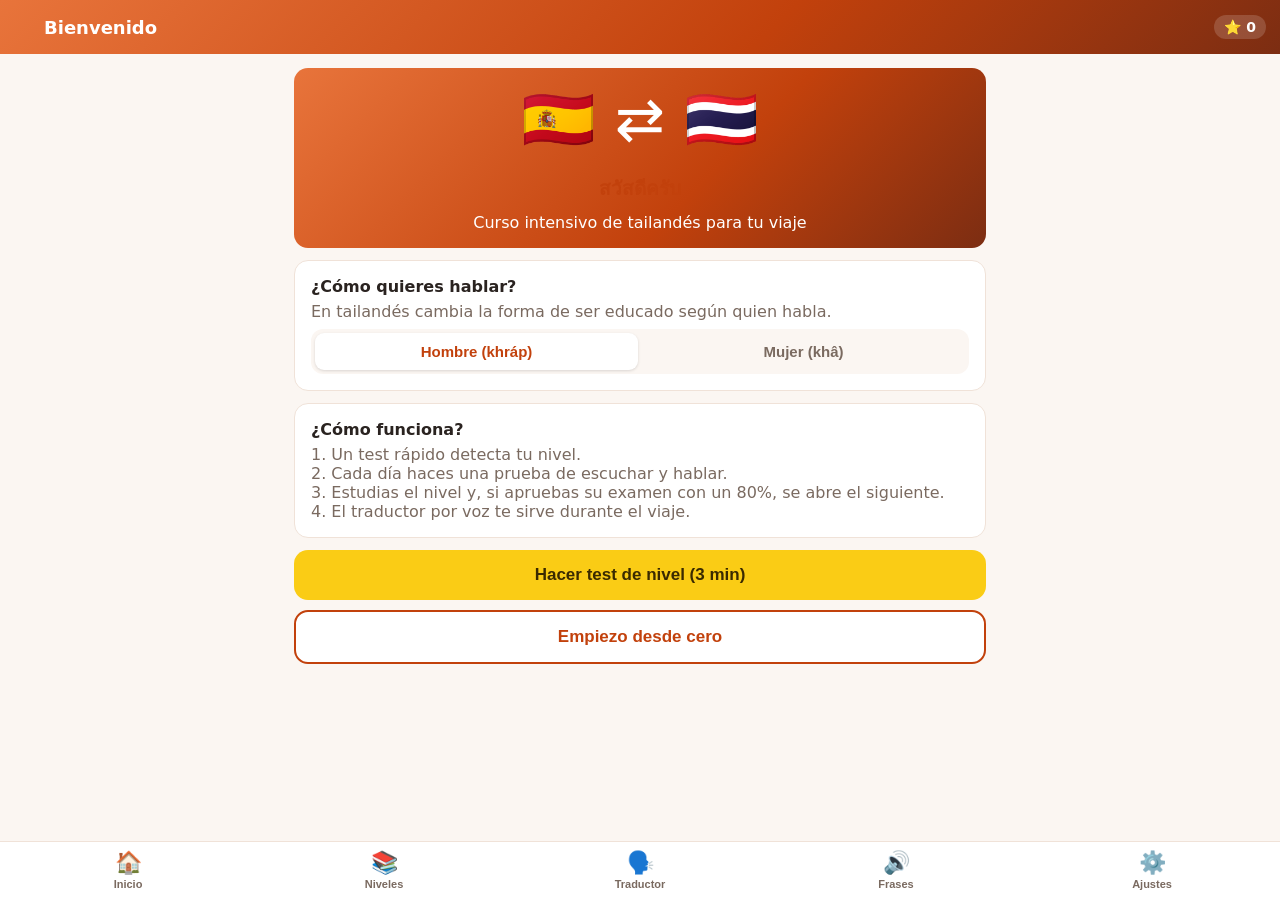
==== commit 24d503ed: "Sawadee v1.8: guía de frases integrada como pestaña y estética de la guía en toda la app - La pestañ" ====
--- a/frases.html
+++ b/frases.html
@@ -4,166 +4,14 @@
 <meta charset="utf-8">
 <meta name="viewport" content="width=device-width, initial-scale=1, viewport-fit=cover">
 <meta name="theme-color" content="#c2410c">
-<title>Frases en tailandés</title>
+<title>Frases en tailandés · Sawadee</title>
 <link rel="icon" href="icon.png">
 <link rel="apple-touch-icon" href="apple-touch-icon.png">
-<meta name="apple-mobile-web-app-title" content="Frases">
-<style>
-:root{--bg:#fbf6f2;--card:#fff;--ink:#2a2320;--muted:#7a6a60;--line:#f0e2d8;--brand:#c2410c;--brand2:#e8743b;--soft:#fff1e6}
-@media (prefers-color-scheme:dark){:root{--bg:#17110e;--card:#231a15;--ink:#f6ece6;--muted:#b9a397;--line:#3a2b22;--brand:#f08a4b;--brand2:#e8743b;--soft:#2e2019}}
-*{box-sizing:border-box;-webkit-tap-highlight-color:transparent}
-html,body{margin:0}
-[hidden]{display:none!important}
-body{background:var(--bg);color:var(--ink);font-family:system-ui,-apple-system,"Segoe UI",Roboto,"Noto Sans Thai",sans-serif;font-size:16px}
-header{background:linear-gradient(135deg,#e8743b,#c2410c 60%,#7c2d12);color:#fff;padding:16px 16px 14px;padding-top:calc(16px + env(safe-area-inset-top))}
-header .tth{font-size:20px;opacity:.95}
-header h1{margin:2px 0 4px;font-size:24px}
-header p{margin:0;font-size:14px;opacity:.9}
-.bar{position:sticky;top:0;z-index:5;background:var(--bg);padding:10px 16px 8px;border-bottom:1px solid var(--line)}
-.row{display:flex;gap:8px;align-items:center}
-#q{flex:1;min-width:0;font-size:16px;padding:10px 12px;border-radius:12px;border:1px solid var(--line);background:var(--card);color:var(--ink)}
-.tog{border:1px solid var(--line);background:var(--card);color:var(--ink);border-radius:12px;padding:9px 11px;font-size:15px;white-space:nowrap}
-.tog.on{background:var(--brand);border-color:var(--brand);color:#fff}
-.chips{display:flex;gap:6px;overflow-x:auto;padding-top:8px;scrollbar-width:none}
-.chips::-webkit-scrollbar{display:none}
-.chips a{flex:none;text-decoration:none;color:var(--brand);background:var(--soft);border-radius:999px;padding:6px 11px;font-size:13px;font-weight:600}
-main{max-width:720px;margin:0 auto;padding:4px 16px 40px}
-.tip{background:var(--soft);border-left:4px solid var(--brand2);padding:10px 12px;border-radius:8px;margin:14px 0 4px;font-size:14px;line-height:1.45}
-#voz{font-size:13px;color:var(--muted);margin:10px 0 0}
-#voz b{color:var(--ink)}
-h2{color:var(--brand);font-size:18px;margin:22px 0 8px;scroll-margin-top:130px}
-.card{background:var(--card);border:1px solid var(--line);border-radius:14px;padding:12px;margin-bottom:8px;display:flex;gap:12px;align-items:flex-start}
-.txt{flex:1;min-width:0}
-.th{font-size:22px;line-height:1.45;word-break:break-word}
-.pr{color:var(--brand);font-style:italic;font-size:15px;margin-top:1px}
-.me{font-weight:700;margin-top:4px}
-.li{color:var(--muted);font-size:14px;margin-top:2px}
-.ex{margin-top:8px;padding-top:8px;border-top:1px dashed var(--line);display:flex;gap:10px;align-items:center}
-.ex .th{font-size:18px}
-.spk{flex:none;width:48px;height:48px;border-radius:50%;border:0;background:var(--brand);color:#fff;font-size:22px;display:flex;align-items:center;justify-content:center;cursor:pointer;box-shadow:0 2px 6px rgba(194,65,12,.3)}
-.spk.small{width:38px;height:38px;font-size:17px;background:var(--brand2)}
-.spk.play{animation:pulse .8s ease-in-out infinite}
-@keyframes pulse{50%{transform:scale(1.12)}}
-.none{text-align:center;color:var(--muted);padding:30px 0}
-footer{text-align:center;color:var(--muted);font-size:12px;padding:10px 16px 30px}
-footer a{color:var(--brand)}
-</style>
+<meta http-equiv="refresh" content="0; url=./#frases">
+<script>location.replace('./#frases');</script>
+<style>body{margin:0;font-family:system-ui,-apple-system,sans-serif;background:#fbf6f2;color:#2a2320;display:flex;min-height:100vh;align-items:center;justify-content:center;text-align:center;padding:20px}a{color:#c2410c;font-weight:700}</style>
 </head>
 <body>
-<header>
-  <div class="tth">ภาษาไทย</div>
-  <h1>Frases en tailandés</h1>
-  <p>296 frases · pulsa 🔊 para escucharlas</p>
-</header>
-<div class="bar">
-  <div class="row">
-    <input id="q" type="search" placeholder="Buscar (español, tailandés o pronunciación)" autocomplete="off">
-    <button id="slow" class="tog" aria-pressed="false" title="Más despacio">🐢 Lento</button>
-  </div>
-  <div class="chips" id="chips"></div>
-</div>
-<main>
-  <div class="tip"><b>Truco:</b> como eres hombre, acaba las frases con <b>ครับ (khráp)</b> para ser educado. Las mujeres dicen ค่ะ (khâ). Y <b>ไหม (mái)</b> al final convierte cualquier frase en pregunta de sí o no.</div>
-  <p id="voz">Comprobando la voz tailandesa…</p>
-  <div id="list"></div>
-</main>
-<footer>Formato: tailandés · pronunciación · significado · literal<br><a href="./">Abrir la app Sawadee</a></footer>
-<script>
-var DATA = [{"t": "Saludos y cortesía", "r": [["สวัสดีครับ", "sawàt-dii khráp", "Hola / Adiós", "bienestar (cortesía)"], ["สบายดีไหมครับ", "sabaai-dii mái khráp", "¿Cómo estás?", "cómodo bien ¿no? (cortesía)"], ["สบายดีครับ", "sabaai-dii khráp", "Estoy bien", "cómodo bien (cortesía)"], ["แล้วคุณล่ะ", "láew khun lâ", "¿Y tú?", "y tú ¿eh?"], ["วันนี้เป็นยังไงบ้าง", "wan-níi pen yang-ngai bâang", "¿Qué tal tu día?", "día este es cómo un poco"], ["ขอบคุณครับ", "khàwp-khun khráp", "Gracias", "recibir favor (cortesía)"], ["ไม่เป็นไร", "mâi pen rai", "De nada / No pasa nada", "no es nada"], ["ขอโทษครับ", "khǎw-thôot khráp", "Perdón / Disculpe", "pedir castigo"], ["ยินดีที่ได้รู้จัก", "yin-dii thîi dâi rúu-jàk", "Encantado de conocerte", "contento que pude conocer"], ["แล้วเจอกันครับ", "láew jer gan khráp", "Nos vemos", "luego encontrarnos mutuamente"], ["ฝันดี", "fǎn dii", "Buenas noches", "soñar bien"]]}, {"t": "Conversación", "r": [["คุณชื่ออะไร", "khun chûe a-rai", "¿Cómo te llamas?", "tú nombre qué"], ["ผมชื่อฟาเบียน", "phǒm chûe Fabian", "Me llamo Fabián", "yo (hombre) nombre Fabián"], ["ผมมาจากสเปน", "phǒm maa jàak sa-peen", "Soy de España", "yo venir desde España"], ["คุณอายุเท่าไหร่", "khun aa-yú thâo-rài", "¿Cuántos años tienes?", "tú edad cuánto"], ["ผมพูดไทยนิดหน่อย", "phǒm phûut thai nít-nòi", "Hablo un poco de tailandés", "yo hablar tailandés poquito"], ["ไม่เข้าใจครับ", "mâi khâo-jai khráp", "No entiendo", "no entrar corazón"], ["พูดช้าๆ หน่อยได้ไหม", "phûut cháa-cháa nòi dâi mái", "¿Puedes hablar más despacio?", "hablar lento-lento un poco ¿puede no?"], ["อันนี้ภาษาไทยเรียกว่าอะไร", "an-níi phaa-sǎa thai rîak wâa a-rai", "¿Cómo se dice esto en tailandés?", "esto idioma tailandés llamar que qué"], ["ใช่ / ไม่ใช่", "châi / mâi châi", "Sí / No", "correcto / no correcto"], ["จริงเหรอ", "jing rǒe", "¿En serio?", "verdad ¿eh?"], ["เยี่ยมเลย", "yîam loei", "¡Genial!", "excelente del todo"], ["สนุกมาก", "sa-nùk mâak", "Muy divertido", "divertido mucho"], ["เป็นไงบ้างครับ", "pen ngai bâang khráp", "¿Qué tal? / ¿Cómo va?", "es cómo un poco (cortesía)"], ["กินข้าวหรือยังครับ", "kin khâao rǔe yang khráp", "¿Has comido ya? (saludo típico)", "comer arroz o todavía (cortesía)"], ["ไปไหนครับ", "pai nǎi khráp", "¿A dónde vas?", "ir dónde (cortesía)"], ["ทำอะไรอยู่ครับ", "tham a-rai yùu khráp", "¿Qué estás haciendo?", "hacer qué estar (cortesía)"]]}, {"t": "Comida y compras", "r": [["อร่อยมาก", "a-ròi mâak", "Está muy rico", "delicioso mucho"], ["ไม่เผ็ด", "mâi phèt", "Sin picante", "no picante"], ["เผ็ดนิดหน่อย", "phèt nít-nòi", "Un poco picante", "picante poquito"], ["เช็คบิลครับ", "chék bin khráp", "La cuenta, por favor", "check bill (cortesía)"], ["เท่าไหร่ครับ", "thâo-rài khráp", "¿Cuánto cuesta?", "cuánto (cortesía)"], ["ลดได้ไหม", "lót dâi mái", "¿Me hace descuento?", "bajar ¿puede no?"], ["แพงไป", "phaeng pai", "Es demasiado caro", "caro pasarse"], ["ห้องน้ำอยู่ที่ไหน", "hâwng-náam yùu thîi-nǎi", "¿Dónde está el baño?", "cuarto agua estar dónde"], ["อันนี้เท่าไหร่ครับ", "an-níi thâo-rài khráp", "¿Cuánto cuesta esto?", "esto cuánto (cortesía)"], ["เอาอันนี้ครับ", "ao an-níi khráp", "Me llevo este", "tomar esto (cortesía)"]]}, {"t": "Restaurante", "r": [["ขอเมนูหน่อย", "khǎw mee-nuu nòi", "¿Me trae la carta?", "pedir menú un poco"], ["ขอน้ำเปล่า", "khǎw náam-plàao", "Agua, por favor", "pedir agua vacía (natural)"], ["ขอเบียร์หนึ่งขวด", "khǎw bia nùeng khùat", "Una cerveza, por favor", "pedir cerveza una botella"], ["ไม่ใส่ผักชี", "mâi sài phàk-chii", "Sin cilantro", "no poner cilantro"], ["ผมแพ้ถั่ว", "phǒm pháe thùa", "Soy alérgico a los cacahuetes", "yo perder-contra cacahuete"], ["กินที่นี่ / กลับบ้าน", "kin thîi-nîi / klàp bâan", "Para tomar aquí / para llevar", "comer aquí / volver casa"], ["อิ่มแล้ว", "ìm láew", "Ya estoy lleno", "lleno ya"], ["ไม่ใส่น้ำแข็ง", "mâi sài náam-khǎeng", "Sin hielo", "no poner agua dura"]]}, {"t": "Hotel", "r": [["ผมจองห้องไว้", "phǒm jawng hâwng wái", "Tengo una reserva", "yo reservar habitación guardado"], ["มีห้องว่างไหม", "mii hâwng wâang mái", "¿Hay habitaciones libres?", "hay habitación vacía ¿no?"], ["คืนละเท่าไหร่", "khuen lá thâo-rài", "¿Cuánto por noche?", "noche cada cuánto"], ["เช็คอิน / เช็คเอาท์กี่โมง", "chék-in / chék-áo kìi moong", "¿A qué hora es el check-in / check-out?", "check-in cuántas horas"], ["รหัสไวไฟคืออะไร", "rá-hàt wai-fai khue a-rai", "¿Cuál es la clave del wifi?", "código wifi es qué"], ["แอร์เสีย", "ae sǐa", "El aire acondicionado no funciona", "aire estropeado"], ["ขอผ้าเช็ดตัวเพิ่ม", "khǎw phâa-chét-tua phôem", "¿Me da más toallas?", "pedir tela secar cuerpo más"], ["ฝากกระเป๋าได้ไหม", "fàak krà-pǎo dâi mái", "¿Puedo dejar la maleta?", "confiar maleta ¿puede no?"]]}, {"t": "Taxi y transporte", "r": [["ไป...ครับ", "pai ... khráp", "A ... por favor", "ir ... (cortesía)"], ["ไปสนามบิน", "pai sa-nǎam-bin", "Al aeropuerto", "ir campo volar"], ["เปิดมิเตอร์ได้ไหม", "pòet mí-toe dâi mái", "¿Puede poner el taxímetro?", "abrir metro ¿puede no?"], ["ไปเท่าไหร่", "pai thâo-rài", "¿Cuánto cuesta ir?", "ir cuánto"], ["จอดตรงนี้", "jàwt trong-níi", "Pare aquí", "aparcar justo aquí"], ["เลี้ยวซ้าย / เลี้ยวขวา", "líao sáai / líao khwǎa", "Gire a la izquierda / derecha", "girar izquierda / derecha"], ["ตรงไป", "trong pai", "Todo recto", "recto ir"], ["ช้าๆ หน่อย", "cháa-cháa nòi", "Más despacio", "lento-lento un poco"], ["...อยู่ที่ไหน", "... yùu thîi-nǎi", "¿Dónde está...?", "... estar dónde"], ["ไกลไหม", "klai mái", "¿Está lejos?", "lejos ¿no?"], ["ใกล้", "klâi", "Cerca", "cerca"], ["สถานีรถไฟฟ้า", "sa-thǎa-nii rót-fai-fáa", "Estación de metro (BTS)", "estación vehículo fuego cielo"]]}, {"t": "Aeropuerto y llegada", "r": [["ผมมาเที่ยวครับ", "phǒm maa thîao khráp", "Vengo de vacaciones", "yo venir pasear (cortesía)"], ["ผมอยู่สองอาทิตย์", "phǒm yùu sǎawng aa-thít", "Me quedo dos semanas", "yo estar dos semanas"], ["ซื้อซิมการ์ดได้ที่ไหน", "súe sim-káat dâi thîi-nǎi", "¿Dónde compro una tarjeta SIM?", "comprar SIM poder dónde"], ["แลกเงินได้ที่ไหน", "lâek ngoen dâi thîi-nǎi", "¿Dónde puedo cambiar dinero?", "cambiar dinero poder dónde"], ["ตู้เอทีเอ็มอยู่ที่ไหน", "tûu ee-thii-em yùu thîi-nǎi", "¿Dónde hay un cajero?", "armario ATM estar dónde"], ["ประตูขึ้นเครื่องอยู่ที่ไหน", "pra-tuu khûen khrûeang yùu thîi-nǎi", "¿Dónde está la puerta de embarque?", "puerta subir máquina estar dónde"], ["กระเป๋าผมหาย", "krà-pǎo phǒm hǎai", "Mi maleta se ha perdido", "maleta yo desaparecer"], ["ที่นี่ที่ไหนครับ", "thîi-nîi thîi-nǎi khráp", "¿Dónde estamos?", "aquí dónde (cortesía)"]]}, {"t": "Compras y mercado", "r": [["ขอดูหน่อยได้ไหม", "khǎw duu nòi dâi mái", "¿Puedo verlo?", "pedir mirar un poco ¿puede no?"], ["ลองได้ไหม", "lawng dâi mái", "¿Me lo puedo probar?", "probar ¿puede no?"], ["มีไซส์ใหญ่กว่านี้ไหม", "mii sái yài kwàa níi mái", "¿Lo hay más grande?", "hay talla grande más que esto ¿no?"], ["มีสีอื่นไหม", "mii sǐi ùen mái", "¿Lo hay en otro color?", "hay color otro ¿no?"], ["สองอันร้อยบาทได้ไหม", "sǎawng an ráwy bàat dâi mái", "¿Dos por 100 baht?", "dos cosa cien baht ¿puede no?"], ["ราคาสุดท้ายเท่าไหร่", "raa-khaa sùt-tháai thâo-rài", "¿Cuál es el último precio?", "precio final cuánto"], ["รับบัตรเครดิตไหม", "ráp bàt khre-dìt mái", "¿Aceptan tarjeta?", "recibir tarjeta crédito ¿no?"], ["ขอถุงด้วย", "khǎw thǔng dûay", "Una bolsa, por favor", "pedir bolsa también"], ["ไม่เป็นไรครับ แค่ดูเฉยๆ", "mâi pen rai khráp, khâe duu chǒei-chǒei", "No gracias, solo estoy mirando", "no es nada, solo mirar sin más"]]}, {"t": "Playa, templos y excursiones", "r": [["ไปทะเลยังไง", "pai tha-lee yang-ngai", "¿Cómo se va a la playa?", "ir mar cómo"], ["เรือไปเกาะออกกี่โมง", "ruea pai kàw àwk kìi moong", "¿A qué hora sale el barco a la isla?", "barco ir isla salir cuántas horas"], ["ตั๋วไปกลับเท่าไหร่", "tǔa pai klàp thâo-rài", "¿Cuánto es la ida y vuelta?", "billete ir volver cuánto"], ["ถ่ายรูปได้ไหม", "thàai rûup dâi mái", "¿Se pueden hacer fotos?", "sacar foto ¿puede no?"], ["ช่วยถ่ายรูปให้หน่อยได้ไหม", "chûay thàai rûup hâi nòi dâi mái", "¿Me hace una foto, por favor?", "ayudar sacar foto dar un poco ¿puede no?"], ["ต้องถอดรองเท้าไหม", "tâwng thàwt rawng-tháo mái", "¿Hay que quitarse los zapatos?", "deber quitar zapatos ¿no?"], ["เช่ามอเตอร์ไซค์วันละเท่าไหร่", "châo maw-toe-sai wan lá thâo-rài", "¿Cuánto cuesta alquilar una moto al día?", "alquilar moto día cada cuánto"], ["นวดไทยชั่วโมงละเท่าไหร่", "nûat thai chûa-moong lá thâo-rài", "¿Cuánto cuesta una hora de masaje tailandés?", "masaje tailandés hora cada cuánto"], ["เบาๆ หน่อย / แรงอีกหน่อย", "bao-bao nòi / raeng ìik nòi", "Más suave / Más fuerte (en el masaje)", "suave-suave un poco / fuerte más un poco"], ["สวยมาก", "sǔay mâak", "¡Qué bonito!", "bonito mucho"]]}, {"t": "Emergencias y salud", "r": [["ช่วยด้วย", "chûay dûay", "¡Socorro!", "ayudar también"], ["เรียกตำรวจ", "rîak tam-rùat", "¡Llame a la policía!", "llamar policía"], ["โรงพยาบาลอยู่ที่ไหน", "roong-pha-yaa-baan yùu thîi-nǎi", "¿Dónde está el hospital?", "edificio cuidar enfermo estar dónde"], ["ร้านขายยา", "ráan khǎai yaa", "Farmacia", "tienda vender medicina"], ["ผมไม่สบาย", "phǒm mâi sa-baai", "Me encuentro mal", "yo no cómodo"], ["ปวดหัว / ปวดท้อง", "pùat hǔa / pùat tháwng", "Me duele la cabeza / la tripa", "doler cabeza / doler barriga"], ["ผมหลงทาง", "phǒm lǒng thaang", "Me he perdido", "yo perderse camino"], ["กระเป๋าตังค์หาย", "krà-pǎo-tang hǎai", "He perdido la cartera", "bolsa dinero desaparecer"]]}, {"t": "Ligar y amistad", "r": [["คุณสวยมาก", "khun sǔay mâak", "Eres muy guapa", "tú bonita mucho"], ["คุณหล่อมาก", "khun làw mâak", "Eres muy guapo", "tú guapo mucho"], ["มีแฟนหรือยัง", "mii faen rǔe yang", "¿Tienes pareja?", "tener novio(a) o todavía"], ["ไปดื่มด้วยกันไหม", "pai dùem dûay-kan mái", "¿Vamos a tomar algo?", "ir beber juntos ¿no?"], ["ขอไลน์ได้ไหม", "khǎw lai dâi mái", "¿Me das tu LINE?", "pedir LINE ¿puede no? (LINE es el WhatsApp de allí)"], ["คุณยิ้มสวย", "khun yím sǔay", "Tienes una sonrisa bonita", "tú sonreír bonito"], ["ผมชอบคุณ", "phǒm châwp khun", "Me gustas", "yo gustar tú"], ["คิดถึง", "khít-thǔeng", "Te echo de menos", "pensar llegar"], ["รักนะ", "rák ná", "Te quiero", "amar (cariño)"], ["น่ารัก", "nâa-rák", "Qué mono/a", "digno de amar"], ["คุณมาจากไหน", "khun maa jàak nǎi", "¿De dónde eres?", "tú venir desde dónde"], ["คุณทำงานอะไร", "khun tham-ngaan a-rai", "¿A qué te dedicas?", "tú hacer trabajo qué"], ["ขอนั่งด้วยได้ไหม", "khǎw nâng dûay dâi mái", "¿Puedo sentarme contigo?", "pedir sentar también ¿puede no?"], ["คุณน่ารักมาก", "khun nâa-rák mâak", "Eres muy mona / mono", "tú digno de amar mucho"], ["ตาคุณสวยมาก", "taa khun sǔay mâak", "Tienes unos ojos preciosos", "ojos tú bonitos mucho"], ["คุณแต่งตัวสวย", "khun tàeng-tua sǔay", "Vas muy guapa", "tú vestirse bonito"], ["หอมจัง", "hǎwm jang", "¡Qué bien hueles!", "oloroso tan"], ["คุณตลกมาก", "khun ta-lòk mâak", "Eres muy gracioso/a", "tú gracioso mucho"], ["ผมโสด", "phǒm sòot", "Estoy soltero", "yo soltero"], ["เต้นด้วยกันไหม", "tên dûay-kan mái", "¿Bailamos?", "bailar juntos ¿no?"], ["ถ่ายรูปด้วยกันไหม", "thàai rûup dûay-kan mái", "¿Nos hacemos una foto juntos?", "sacar foto juntos ¿no?"], ["ขอเบอร์โทรได้ไหม", "khǎw ber thoo dâi mái", "¿Me das tu número?", "pedir número teléfono ¿puede no?"], ["ไปกินข้าวด้วยกันไหม", "pai kin khâao dûay-kan mái", "¿Vamos a cenar juntos?", "ir comer arroz juntos ¿no?"], ["พรุ่งนี้ว่างไหม", "phrûng-níi wâang mái", "¿Estás libre mañana?", "mañana libre ¿no?"], ["เจอกันอีกได้ไหม", "jer kan ìik dâi mái", "¿Podemos volver a vernos?", "encontrarnos otra vez ¿puede no?"], ["ส่งข้อความหาผมนะ", "sòng khâw-khwaam hǎa phǒm ná", "Escríbeme, ¿vale?", "enviar mensaje hacia yo (cariño)"], ["กลับบ้านดีๆ นะ", "klàp bâan dii-dii ná", "Que llegues bien a casa", "volver casa bien-bien (cariño)"], ["ผมมีความสุขที่ได้อยู่กับคุณ", "phǒm mii khwaam-sùk thîi dâi yùu kàp khun", "Soy feliz contigo", "yo tener felicidad que poder estar con tú"], ["ที่รัก", "thîi-rák", "Cariño / mi amor", "que amar"], ["รักคุณ", "rák khun", "Te quiero", "amar tú"], ["คิดถึงนะ", "khít-thǔeng ná", "Te echo de menos, ¿eh?", "pensar llegar (cariño)"], ["ฝันดีนะ", "fǎn dii ná", "Dulces sueños", "soñar bien (cariño)"]]}, {"t": "Números básicos", "r": [["หนึ่ง สอง สาม สี่ ห้า", "nùeng, sǎawng, sǎam, sìi, hâa", "1, 2, 3, 4, 5", ""], ["หก เจ็ด แปด เก้า สิบ", "hòk, jèt, pàet, kâo, sìp", "6, 7, 8, 9, 10", ""], ["ร้อย / พัน", "ráwy / phan", "100 / 1000", ""], ["บาท", "bàat", "baht (la moneda)", ""]]}, {"t": "Expresiones muy útiles", "r": [["ได้ / ไม่ได้", "dâi / mâi dâi", "Sí se puede / No se puede", "poder / no poder"], ["เอา / ไม่เอา", "ao / mâi ao", "Lo quiero / No lo quiero", "tomar / no tomar"], ["พอแล้ว", "phaw láew", "Ya es suficiente", "bastar ya"], ["รอแป๊บนึง", "raw páep nueng", "Espera un momento", "esperar momentito uno"], ["ไม่รู้", "mâi rúu", "No sé", "no saber"], ["ไม่มีปัญหา", "mâi mii pan-hǎa", "Sin problema", "no hay problema"], ["สบายๆ", "sa-baai sa-baai", "Tranquilo, relax", "cómodo cómodo"], ["ใจเย็นๆ", "jai yen yen", "Calma", "corazón frío frío"], ["ได้ไหมครับ", "dâi mái khráp", "¿Se puede? / ¿Puedo?", "poder ¿no? (cortesía)"]]}, {"t": "Emociones y cómo estás", "r": [["ผมดีใจ", "phǒm dii-jai", "Estoy contento", "yo bueno corazón"], ["ผมมีความสุข", "phǒm mii khwaam-sùk", "Soy feliz", "yo tener felicidad"], ["ผมเศร้า", "phǒm sâo", "Estoy triste", "yo triste"], ["ผมโกรธ", "phǒm kròot", "Estoy enfadado", "yo enfadado"], ["ผมเหนื่อย", "phǒm nùeay", "Estoy cansado", "yo cansado"], ["ผมง่วง", "phǒm ngûang", "Tengo sueño", "yo sueño"], ["ผมหิว", "phǒm hǐw", "Tengo hambre", "yo hambre"], ["ผมหิวน้ำ", "phǒm hǐw náam", "Tengo sed", "yo hambre agua"], ["ผมร้อน / ผมหนาว", "phǒm ráwn / phǒm nǎao", "Tengo calor / Tengo frío", "yo caliente / yo frío"], ["ผมเบื่อ", "phǒm bùea", "Estoy aburrido", "yo aburrido"], ["ผมตื่นเต้น", "phǒm tùen-tên", "Estoy emocionado / nervioso", "yo despertar-saltar"], ["ผมกลัว", "phǒm klua", "Tengo miedo", "yo miedo"], ["ผมเครียด", "phǒm khrîat", "Estoy estresado", "yo estrés"], ["ผมเหงา", "phǒm ngǎo", "Me siento solo", "yo solitario"], ["ผมเขิน", "phǒm khǒen", "Me da vergüenza (me sonrojo)", "yo tímido"], ["ผมเมา", "phǒm mao", "Estoy borracho", "yo borracho"], ["ผมอิ่ม", "phǒm ìm", "Estoy lleno", "yo lleno"], ["ผมสบายดี", "phǒm sa-baai dii", "Estoy bien", "yo cómodo bien"], ["ไม่เป็นไร ไม่ต้องห่วง", "mâi pen rai, mâi tâwng hùang", "No pasa nada, no te preocupes", "no es nada, no deber preocupar"], ["คุณโอเคไหม", "khun oo-khee mái", "¿Estás bien?", "tú ok ¿no?"]]}, {"t": "Animales", "r": [["หมา", "mǎa", "Perro", "perro"], ["แมว", "maew", "Gato", "gato"], ["ช้าง", "cháang", "Elefante (símbolo de Tailandia)", "elefante"], ["ลิง", "ling", "Mono", "mono"], ["นก", "nók", "Pájaro", "pájaro"], ["ปลา", "plaa", "Pez / pescado", "pez"], ["ไก่", "kài", "Pollo / gallina", "gallina"], ["หมู", "mǔu", "Cerdo", "cerdo"], ["วัว", "wua", "Vaca", "vaca"], ["ม้า", "máa", "Caballo", "caballo"], ["เสือ", "sǔea", "Tigre", "tigre"], ["งู", "nguu", "Serpiente", "serpiente"], ["จิ้งจก", "jîng-jòk", "Lagartija (las de las paredes)", "lagartija"], ["ตุ๊กแก", "túk-kae", "Geco (el que grita \"to-kay\")", "geco"], ["ยุง", "yung", "Mosquito", "mosquito"], ["เต่า", "tào", "Tortuga", "tortuga"], ["กุ้ง", "kûng", "Gamba", "gamba"], ["ปู", "puu", "Cangrejo", "cangrejo"], ["หมึก", "mùek", "Calamar", "tinta"], ["ผีเสื้อ", "phǐi-sûea", "Mariposa", "fantasma camisa"]]}, {"t": "Colores", "r": [["สีแดง", "sǐi daeng", "Rojo", "color rojo"], ["สีน้ำเงิน", "sǐi náam-ngoen", "Azul", "color agua plata"], ["สีฟ้า", "sǐi fáa", "Azul claro", "color cielo"], ["สีเขียว", "sǐi khǐao", "Verde", "color verde"], ["สีเหลือง", "sǐi lǔeang", "Amarillo", "color amarillo"], ["สีส้ม", "sǐi sôm", "Naranja", "color naranja"], ["สีชมพู", "sǐi chom-puu", "Rosa", "color rosa"], ["สีม่วง", "sǐi mûang", "Morado", "color morado"], ["สีดำ", "sǐi dam", "Negro", "color negro"], ["สีขาว", "sǐi khǎao", "Blanco", "color blanco"], ["สีน้ำตาล", "sǐi náam-taan", "Marrón", "color agua azúcar"], ["สีเทา", "sǐi thao", "Gris", "color ceniza"]]}, {"t": "Familia y personas", "r": [["พ่อ / แม่", "phâw / mâe", "Padre / madre", "padre / madre"], ["พี่", "phîi", "Hermano/a mayor (y forma de llamar a alguien mayor)", "mayor"], ["น้อง", "náwng", "Hermano/a menor (y forma de llamar a alguien más joven)", "menor"], ["ลูก", "lûuk", "Hijo / hija", "hijo"], ["ปู่ ย่า / ตา ยาย", "pùu yâa / taa yaai", "Abuelos (paternos / maternos)", "abuelo abuela"], ["สามี / ภรรยา", "sǎa-mii / phan-ra-yaa", "Marido / esposa", "marido / esposa"], ["แฟน", "faen", "Novio/a, pareja", "pareja"], ["เพื่อน", "phûean", "Amigo/a", "amigo"], ["ผู้ชาย / ผู้หญิง", "phûu-chaai / phûu-yǐng", "Hombre / mujer", "persona macho / persona hembra"], ["เด็ก", "dèk", "Niño/a", "niño"], ["ครอบครัว", "khrâwp-khrua", "Familia", "familia"]]}, {"t": "Tiempo y clima", "r": [["วันนี้ / พรุ่งนี้ / เมื่อวาน", "wan-níi / phrûng-níi / mûea-waan", "Hoy / mañana / ayer", "día este / mañana / cuando ayer"], ["ตอนเช้า / ตอนเย็น / ตอนกลางคืน", "tawn cháo / tawn yen / tawn klaang-khuen", "Por la mañana / tarde / noche", "momento mañana / fresco / medio noche"], ["ตอนนี้", "tawn-níi", "Ahora", "momento este"], ["กี่โมงแล้ว", "kìi moong láew", "¿Qué hora es?", "cuántas horas ya"], ["อากาศร้อนมาก", "aa-kàat ráwn mâak", "Hace mucho calor", "aire caliente mucho"], ["อากาศดี", "aa-kàat dii", "Hace buen tiempo", "aire bueno"], ["ฝนตก", "fǒn tòk", "Está lloviendo", "lluvia caer"], ["แดดแรง", "dàet raeng", "El sol pega fuerte", "sol fuerte"], ["หนาว", "nǎao", "Hace frío", "frío"], ["ลมแรง", "lom raeng", "Hace mucho viento", "viento fuerte"]]}, {"t": "Palabras sueltas: comida y bebida", "r": [["ข้าว", "khâao", "Arroz / comida", ""], ["น้ำ", "náam", "Agua", ""], ["กาแฟ", "kaa-fae", "Café", ""], ["ชา", "chaa", "Té", ""], ["เบียร์", "bia", "Cerveza", ""], ["นม", "nom", "Leche", ""], ["น้ำแข็ง", "náam-khǎeng", "Hielo", "agua dura"], ["ผลไม้", "phǒn-la-mái", "Fruta", ""], ["มะม่วง", "ma-mûang", "Mango", ""], ["มะพร้าว", "ma-phráao", "Coco", ""], ["ไข่", "khài", "Huevo", ""], ["เนื้อ", "núea", "Carne de ternera", ""], ["ผัก", "phàk", "Verdura", ""], ["เผ็ด", "phèt", "Picante", ""], ["หวาน", "wǎan", "Dulce", ""], ["เค็ม", "khem", "Salado", ""], ["เปรี้ยว", "prîao", "Ácido", ""], ["อร่อย", "a-ròi", "Rico, delicioso", ""]]}, {"t": "Palabras sueltas: lugares y cosas", "r": [["ห้องน้ำ", "hâwng-náam", "Baño", "cuarto agua"], ["โรงแรม", "roong-raem", "Hotel", ""], ["ร้านอาหาร", "ráan aa-hǎan", "Restaurante", "tienda comida"], ["ตลาด", "ta-làat", "Mercado", ""], ["วัด", "wát", "Templo", ""], ["ทะเล", "tha-lee", "Mar / playa", ""], ["เกาะ", "kàw", "Isla", ""], ["สนามบิน", "sa-nǎam-bin", "Aeropuerto", "campo volar"], ["ถนน", "tha-nǒn", "Calle", ""], ["โรงพยาบาล", "roong-pha-yaa-baan", "Hospital", ""], ["เงิน", "ngoen", "Dinero", ""], ["ตั๋ว", "tǔa", "Billete, entrada", ""], ["กระเป๋า", "krà-pǎo", "Bolso / maleta", ""], ["โทรศัพท์", "thoo-ra-sàp", "Teléfono", ""], ["พาสปอร์ต", "pháat-sa-pàwt", "Pasaporte", ""], ["แผนที่", "phǎen-thîi", "Mapa", ""], ["กุญแจ", "kun-jae", "Llave", ""], ["ครีมกันแดด", "khriim kan dàet", "Crema solar", "crema proteger sol"], ["ยากันยุง", "yaa kan yung", "Antimosquitos", "medicina proteger mosquito"]]}, {"t": "Palabras sueltas: útiles", "r": [["ใช่", "châi", "Sí (es correcto)", ""], ["ไม่", "mâi", "No", ""], ["โอเค", "oo-khee", "Vale, OK", ""], ["ดี", "dii", "Bueno, bien", ""], ["ไม่ดี", "mâi dii", "Malo", "no bueno"], ["ใหญ่ / เล็ก", "yài / lék", "Grande / pequeño", ""], ["ร้อน / เย็น", "ráwn / yen", "Caliente / frío", ""], ["ถูก / แพง", "thùuk / phaeng", "Barato / caro", ""], ["ใกล้ / ไกล", "klâi / klai", "Cerca / lejos", ""], ["ที่นี่ / ที่นั่น", "thîi-nîi / thîi-nân", "Aquí / allí", ""], ["อะไร", "a-rai", "¿Qué?", ""], ["ที่ไหน", "thîi-nǎi", "¿Dónde?", ""], ["เมื่อไหร่", "mûea-rài", "¿Cuándo?", ""], ["ทำไม", "tham-mai", "¿Por qué?", ""], ["ใคร", "khrai", "¿Quién?", ""], ["เท่าไหร่", "thâo-rài", "¿Cuánto?", ""], ["อีก", "ìik", "Más, otra vez", ""], ["นิดหน่อย", "nít-nòi", "Un poco", ""], ["มาก", "mâak", "Mucho, muy", ""], ["เร็ว / ช้า", "reo / cháa", "Rápido / lento", ""]]}, {"t": "Partículas finales (palabras cortas al final de la frase)", "r": [["ครับ", "khráp", "Cortesía (lo dice el hombre)", "", ["ขอบคุณครับ", "khàwp-khun khráp", "Gracias"]], ["ค่ะ / คะ", "khâ / khá", "Cortesía (mujer). ค่ะ al afirmar, คะ al preguntar", "", ["สบายดีไหมคะ", "sabaai-dii mái khá", "¿Cómo estás?"]], ["ฮะ / งับ", "há / ngáp", "Versión informal y mona de ครับ, entre amigos", "", ["โอเคงับ", "oo-khee ngáp", "¡Vale!"]], ["ครับผม", "khráp phǒm", "\"Sí, señor\", muy educado", "", ["ครับผม", "khráp phǒm", "Entendido"]], ["นะ", "ná", "Suaviza la frase, como \"¿vale?\" o \"eh\"", "", ["รอนะ", "raw ná", "Espera, ¿vale?"]], ["นะครับ", "ná khráp", "Suave y educado a la vez", "", ["ขอบคุณนะครับ", "khàwp-khun ná khráp", "Muchas gracias, de verdad"]], ["จ้ะ / จ้า", "jâ / jâa", "Cariñoso, alegre. Muy usado con amigos y pareja", "", ["ได้จ้า", "dâi jâa", "¡Claro que sí!"]], ["ไหม / มั้ย", "mái", "Convierte la frase en pregunta de sí o no (มั้ย es la forma hablada)", "", ["หิวไหม", "hǐw mái", "¿Tienes hambre?"]], ["ป่ะ", "pà", "\"¿O qué?\", pregunta muy coloquial", "", ["ไปป่ะ", "pai pà", "¿Vamos o qué?"]], ["เหรอ / หรอ", "rǒe", "\"¿Ah sí?\", sorpresa o confirmación", "", ["จริงเหรอ", "jing rǒe", "¿En serio?"]], ["ล่ะ", "lâ", "\"¿Y...?\", para devolver la pregunta", "", ["แล้วคุณล่ะ", "láew khun lâ", "¿Y tú?"]], ["เนอะ", "nóe", "\"¿Verdad que sí?\", buscando complicidad", "", ["อร่อยเนอะ", "a-ròi nóe", "Está rico, ¿verdad?"]], ["สิ", "sì", "Anima o insiste: \"¡venga!\"", "", ["ลองสิ", "lawng sì", "¡Pruébalo!"]], ["เถอะ", "thòe", "Sugerencia: \"venga, vamos a...\"", "", ["ไปเถอะ", "pai thòe", "Venga, vámonos"]], ["เลย", "loei", "\"Ya\", \"del todo\", \"directamente\"", "", ["ไปเลย", "pai loei", "¡Vamos ya!"]], ["ด้วย", "dûay", "\"Por favor\" en peticiones, o \"también\"", "", ["เช็คบิลด้วย", "chék bin dûay", "La cuenta, por favor"]], ["หน่อย", "nòi", "\"Un poquito\", suaviza una petición", "", ["ขอน้ำหน่อย", "khǎw náam nòi", "¿Me das agua?"]], ["จัง", "jang", "\"¡Qué...!\", da emoción", "", ["น่ารักจัง", "nâa-rák jang", "¡Qué mono!"]], ["แล้ว", "láew", "\"Ya\" (algo ya ha pasado)", "", ["กินแล้ว", "kin láew", "Ya he comido"]], ["ก็ได้", "kâw dâi", "\"Vale, como quieras\"", "", ["อันนี้ก็ได้", "an-níi kâw dâi", "Este mismo vale"]], ["ว่าไง", "wâa ngai", "\"¿Qué pasa?\", \"¿qué tal?\" muy informal", "", ["ว่าไงครับ", "wâa ngai khráp", "¿Qué tal?"]]]}];
-(function () {
-  var $ = function (s) { return document.querySelector(s); };
-  var esc = function (s) { return String(s).replace(/[&<>"]/g, function (c) { return { '&': '&amp;', '<': '&lt;', '>': '&gt;', '"': '&quot;' }[c]; }); };
-  var slow = false, man = false; /* solo voz de mujer */ try { slow = localStorage.getItem('frases-slow') === '1'; } catch (e) { }
-  var MALE = /niwat|male|hombre|man\b|chai|somchai|pattara/i, FEMALE = /kanya|narisa|premwadee|female|mujer|achara/i;
-  var thVoice = null, maleVoice = null, mode = 'voice', audio = null, playing = null;
-
-  function pickVoice() {
-    var vs = window.speechSynthesis ? speechSynthesis.getVoices() : [];
-    var th = vs.filter(function (v) { return /^th/i.test(v.lang); });
-    maleVoice = th.filter(function (v) { return MALE.test(v.name) && !FEMALE.test(v.name); })[0] || null;
-    thVoice = th.filter(function (v) { return /premium|enhanced|mejorada/i.test(v.name); })[0] || th.filter(function (v) { return v.localService; })[0] || th[0] || null;
-    mode = thVoice ? 'voice' : 'online';
-    $('#voz').innerHTML = thVoice
-      ? 'Voz: <b>' + esc(thVoice.name) + '</b> (del teléfono, funciona sin internet)'
-      : 'Tu teléfono no tiene voz tailandesa: se usará una voz por internet. Para tenerla sin internet en iPhone: Ajustes › Accesibilidad › Contenido leído › Voces › Tailandés.';
-  }
-  if (window.speechSynthesis) {
-    pickVoice();
-    if ('onvoiceschanged' in speechSynthesis) speechSynthesis.onvoiceschanged = pickVoice;
-    setTimeout(pickVoice, 800); setTimeout(pickVoice, 2500);
-  } else { mode = 'online'; $('#voz').textContent = 'Se usará una voz por internet.'; }
-
-  function clean(t) { return t.replace(/\.\.\.|…/g, ' ').replace(/\s*\/\s*/g, ', ').trim(); }
-  function done() { if (playing) playing.classList.remove('play'); playing = null; }
-  function online(t, btn) {
-    if (audio) { audio.pause(); }
-    var url = 'https://translate.google.com/translate_tts?ie=UTF-8&client=tw-ob&tl=th&ttsspeed=' + (slow ? '0.3' : '1') + '&q=' + encodeURIComponent(t);
-    audio = new Audio(url);
-    // Voz de hombre por internet: bajamos el tono reproduciendo algo más lento sin conservar el tono
-    if (man) { audio.preservesPitch = false; audio.mozPreservesPitch = false; audio.webkitPreservesPitch = false; }
-    audio.playbackRate = man ? (slow ? 0.68 : 0.8) : (slow ? 0.8 : 1);
-    audio.onended = done; audio.onerror = function () { done(); if (mode === 'online') $('#voz').textContent = 'No se pudo cargar el audio. Revisa la conexión a internet.'; };
-    audio.play().catch(function () { done(); });
-  }
-  function say(t, btn) {
-    done();
-    if (window.speechSynthesis) speechSynthesis.cancel();
-    if (audio) audio.pause();
-    t = clean(t); playing = btn; btn.classList.add('play');
-    if (mode === 'voice' && thVoice) {
-      var u = new SpeechSynthesisUtterance(t);
-      var v = man && maleVoice ? maleVoice : thVoice;
-      u.lang = 'th-TH'; u.voice = v; u.rate = slow ? 0.55 : 0.9;
-      u.pitch = man && v !== maleVoice ? 0.55 : 1; // sin voz masculina: voz más grave
-      var started = false, wasBusy = speechSynthesis.speaking || speechSynthesis.pending;
-      u.onstart = function () { started = true; };
-      u.onend = function () { started = true; done(); };
-      u.onerror = function (e) { if (e && (e.error === 'interrupted' || e.error === 'canceled')) return done(); started = true; online(t, btn); };
-      // iPhone a veces ignora speak() justo después de cancel(): esperamos un poco
-      setTimeout(function () { speechSynthesis.speak(u); }, wasBusy ? 80 : 0);
-      // Si en 1,5 s no ha empezado a sonar, usamos la voz por internet
-      setTimeout(function () { if (playing === btn && !started && !speechSynthesis.speaking) { speechSynthesis.cancel(); online(t, btn); } }, 1500);
-    } else online(t, btn);
-  }
-
-  var chips = '', html = '';
-  DATA.forEach(function (s, i) {
-    var short = s.t.replace(/\s*\(.*\)/, '');
-    chips += '<a href="#s' + i + '">' + esc(short) + '</a>';
-    html += '<section id="s' + i + '" data-sec><h2>' + esc(s.t) + '</h2>';
-    s.r.forEach(function (r) {
-      var hay = (r.join(' ') + ' ' + (r[4] ? r[4].join(' ') : '')).toLowerCase();
-      html += '<div class="card" data-h="' + esc(hay) + '"><div class="txt">' +
-        '<div class="th">' + esc(r[0]) + '</div><div class="pr">' + esc(r[1]) + '</div>' +
-        '<div class="me">' + esc(r[2]) + '</div>' + (r[3] ? '<div class="li">“' + esc(r[3]) + '”</div>' : '');
-      if (r[4]) html += '<div class="ex"><button class="spk small" data-say="' + esc(r[4][0]) + '" aria-label="Escuchar ejemplo">🔊</button><div><div class="th">' + esc(r[4][0]) + '</div><div class="pr">' + esc(r[4][1] || '') + '</div><div class="li">' + esc(r[4][2] || '') + '</div></div></div>';
-      html += '</div><button class="spk" data-say="' + esc(r[0]) + '" aria-label="Escuchar">🔊</button></div>';
-    });
-    html += '</section>';
-  });
-  $('#chips').innerHTML = chips;
-  $('#list').innerHTML = html + '<p class="none" id="none" hidden>No hay frases con esa búsqueda.</p>';
-
-  document.addEventListener('click', function (e) {
-    var b = e.target.closest('[data-say]'); if (b) say(b.getAttribute('data-say'), b);
-  });
-  var sb = $('#slow');
-  function paintSlow() { sb.classList.toggle('on', slow); sb.setAttribute('aria-pressed', slow); }
-  paintSlow();
-  sb.onclick = function () { slow = !slow; paintSlow(); try { localStorage.setItem('frases-slow', slow ? '1' : '0'); } catch (e) { } };
-
-  function norm(s) { return s.toLowerCase().normalize('NFD').replace(/[̀-ͯ]/g, ''); }
-  document.querySelectorAll('.card').forEach(function (c) { c.dataset.n = norm(c.dataset.h); });
-  $('#q').addEventListener('input', function () {
-    var q = norm(this.value.trim()), any = false;
-    document.querySelectorAll('[data-sec]').forEach(function (s) {
-      var vis = 0;
-      s.querySelectorAll('.card').forEach(function (c) { var ok = !q || c.dataset.n.indexOf(q) >= 0; c.hidden = !ok; if (ok) vis++; });
-      s.hidden = !vis; if (vis) any = true;
-    });
-    $('#none').hidden = any;
-  });
-})();
-</script>
+<p>La guía de frases ahora está dentro de la app Sawadee.<br><a href="./#frases">Abrir la guía de frases</a></p>
 </body>
 </html>
